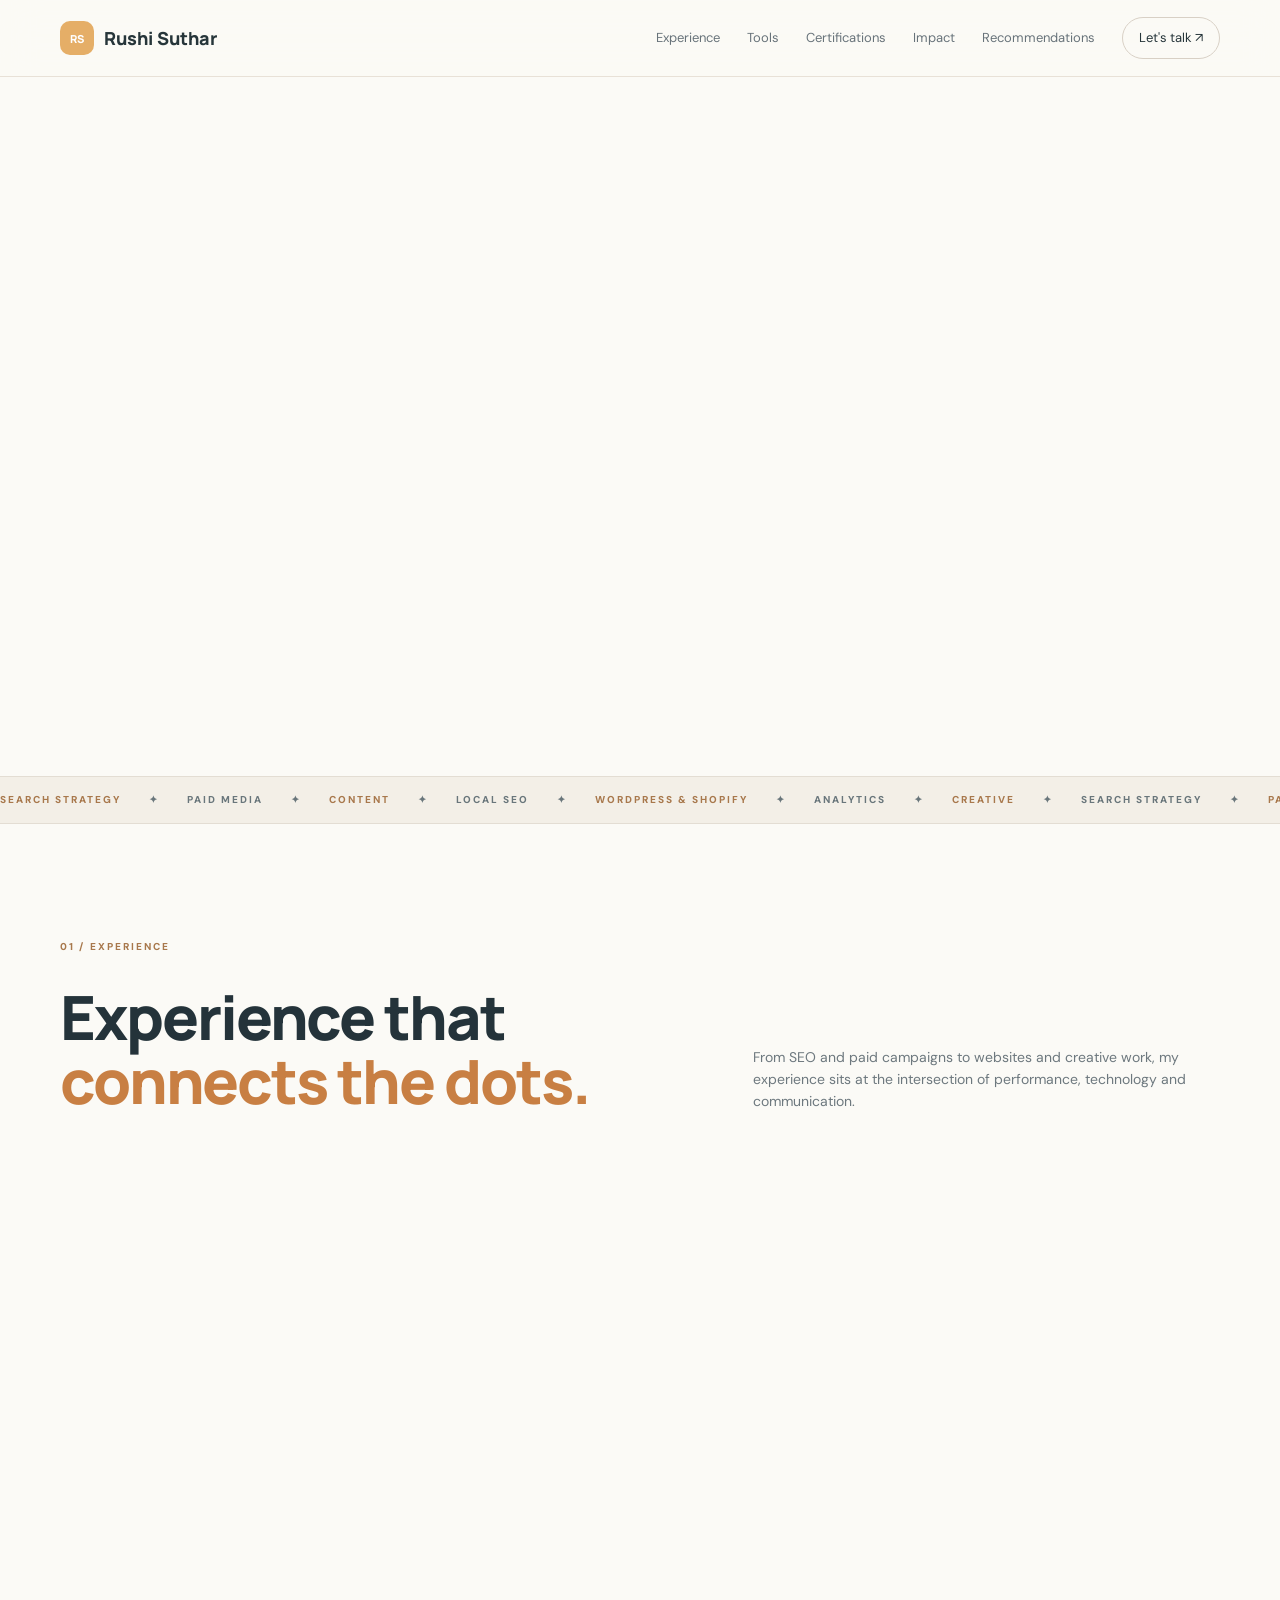
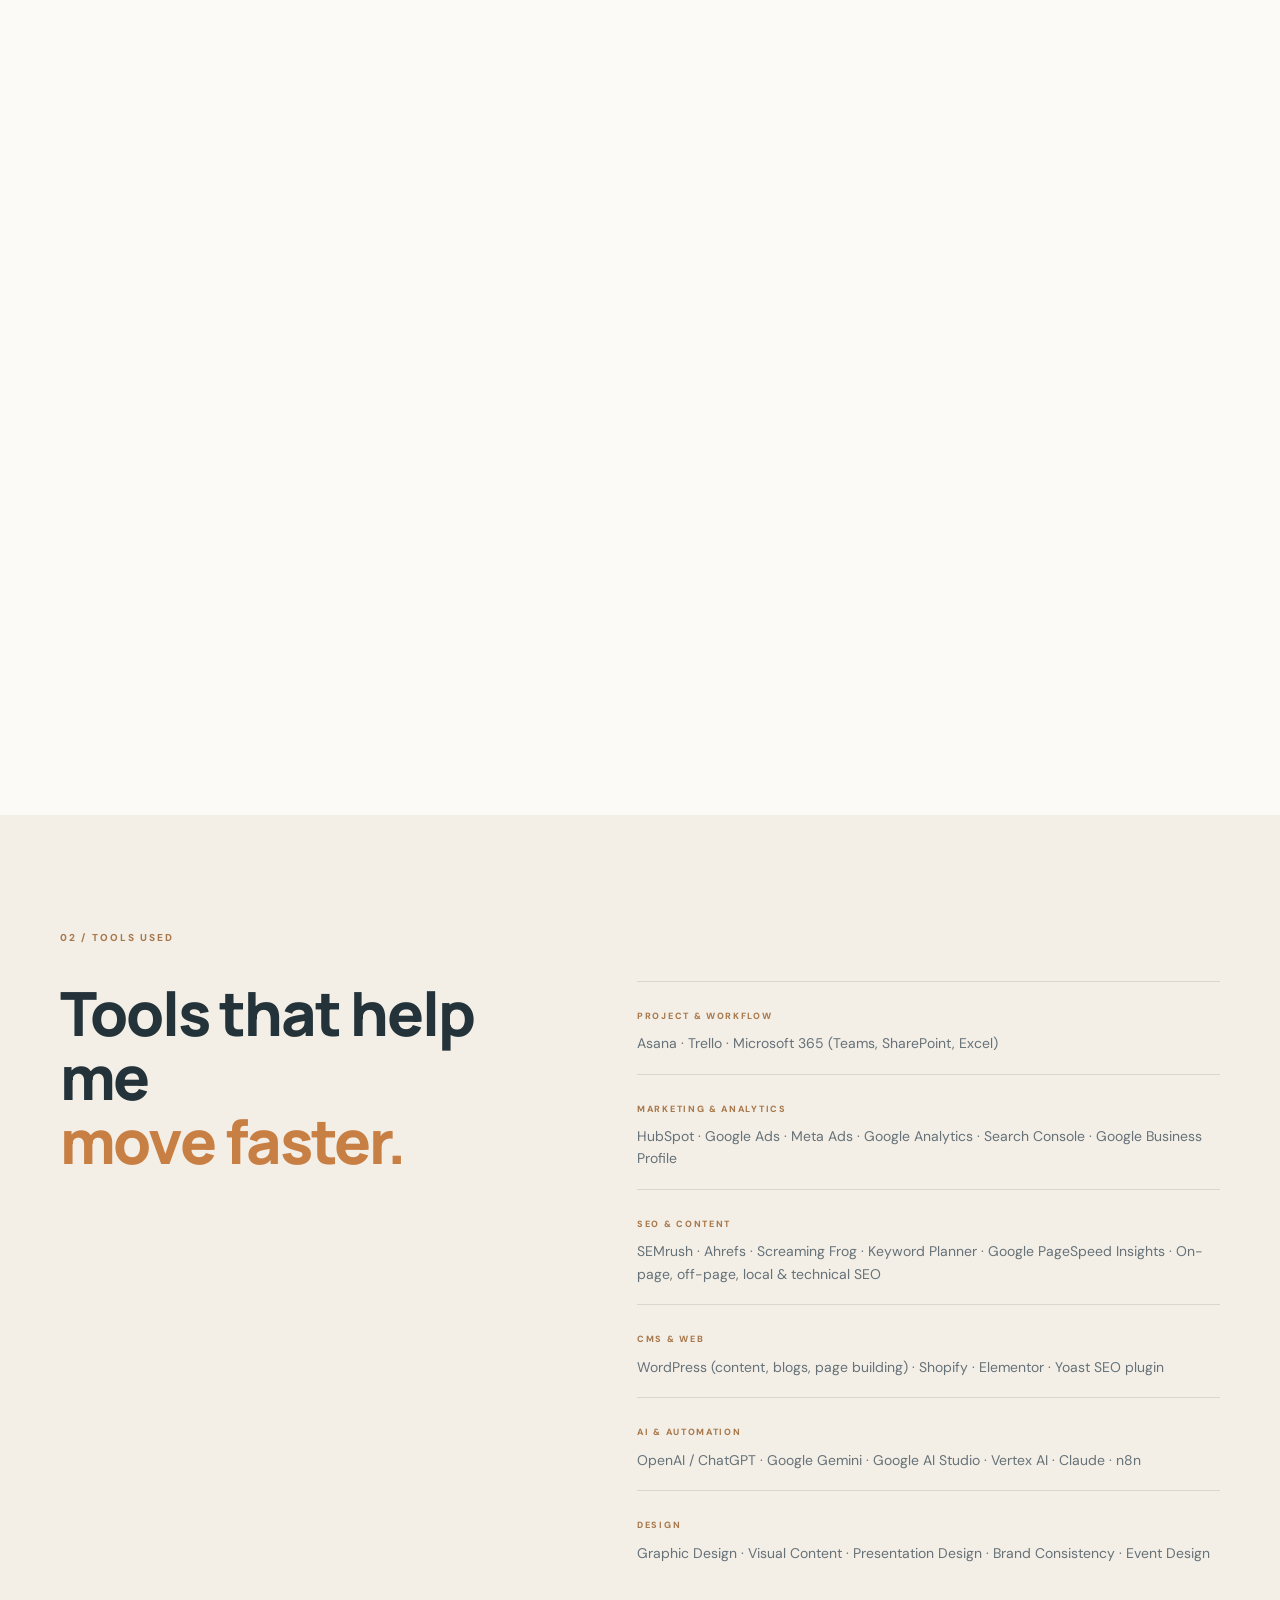
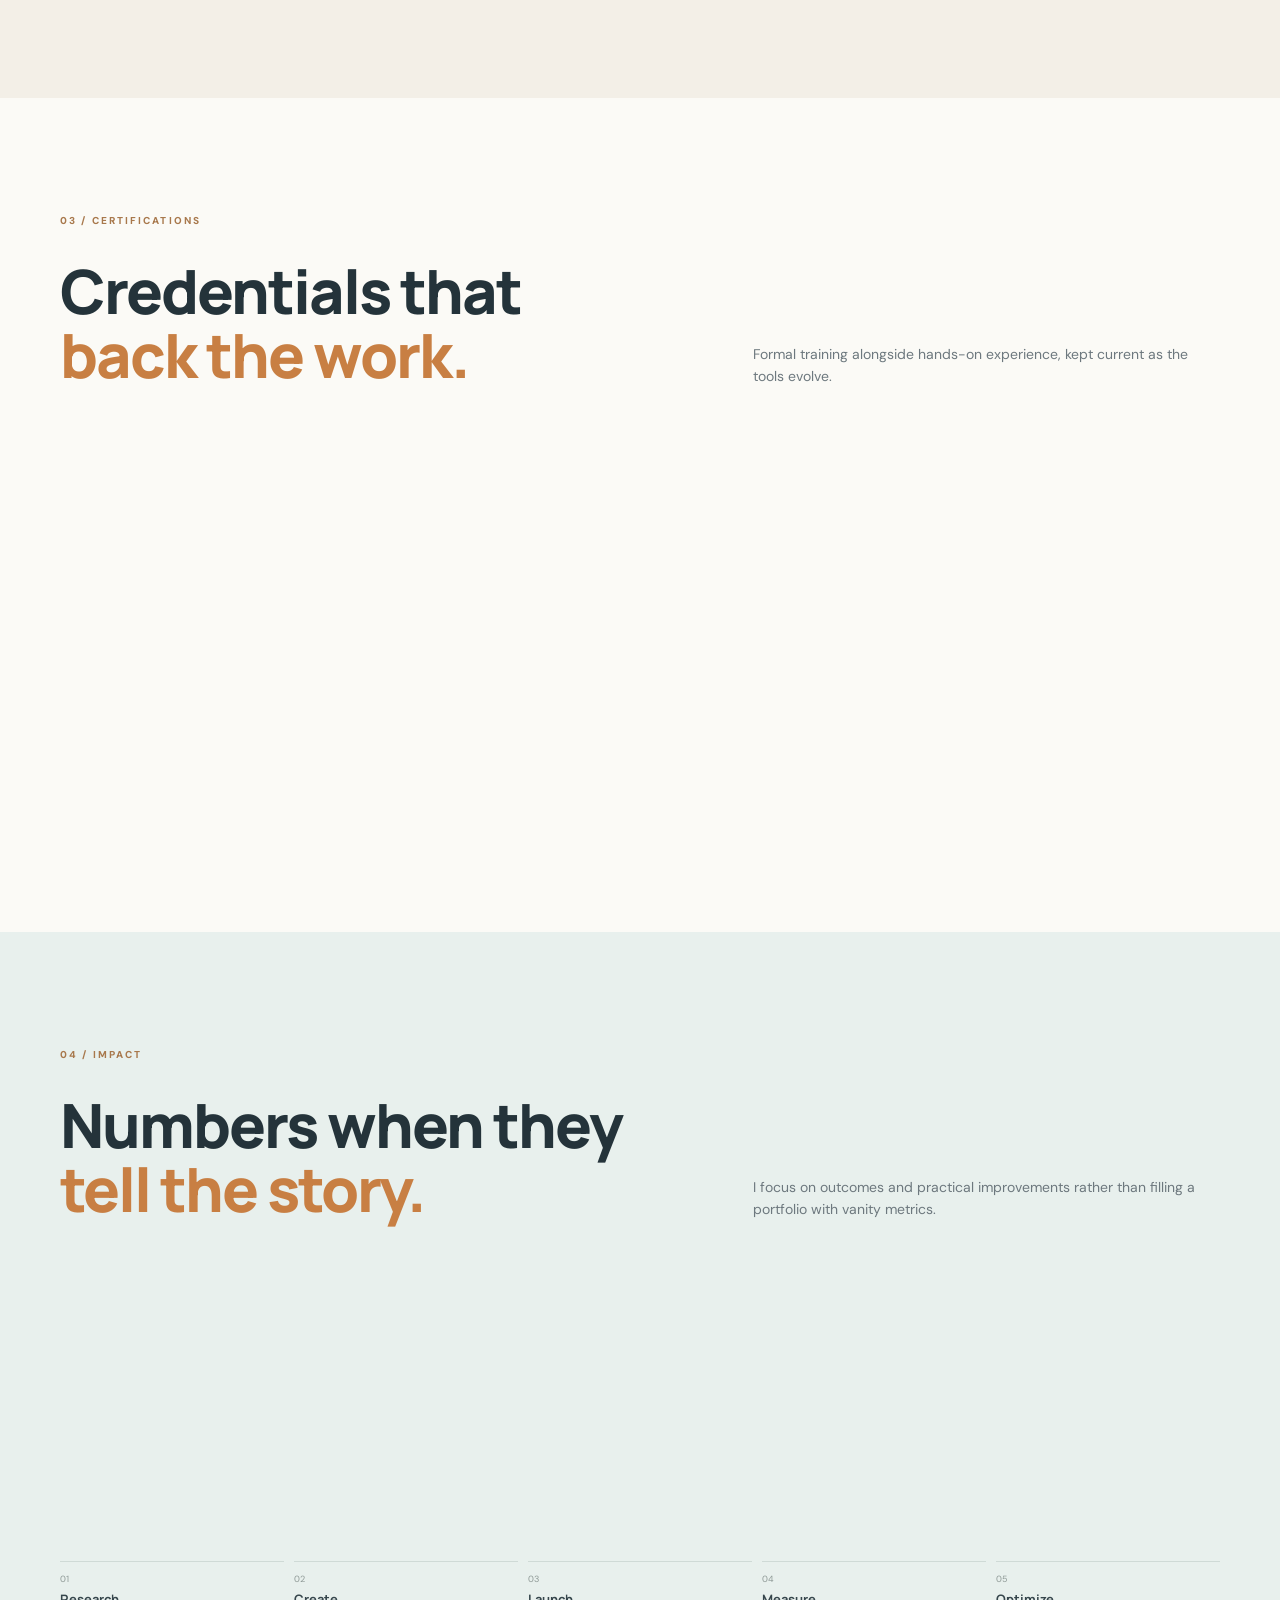
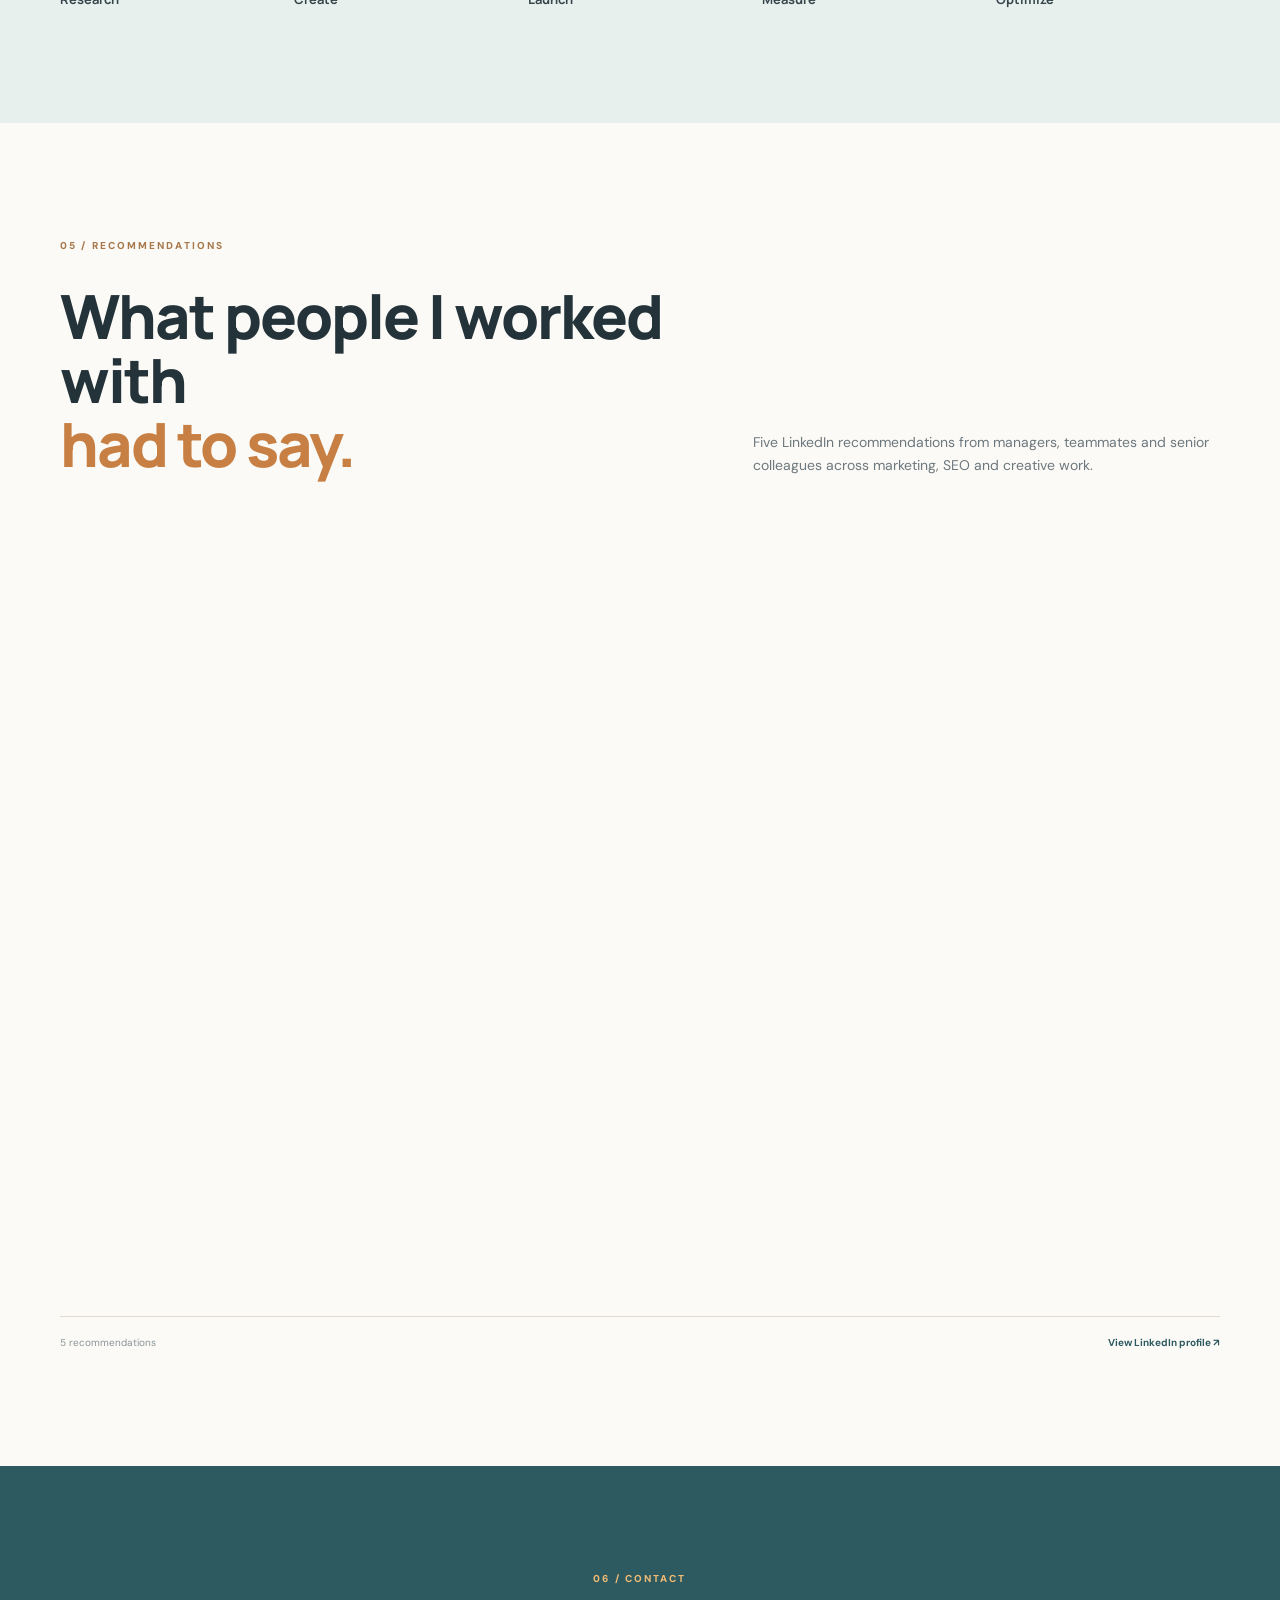
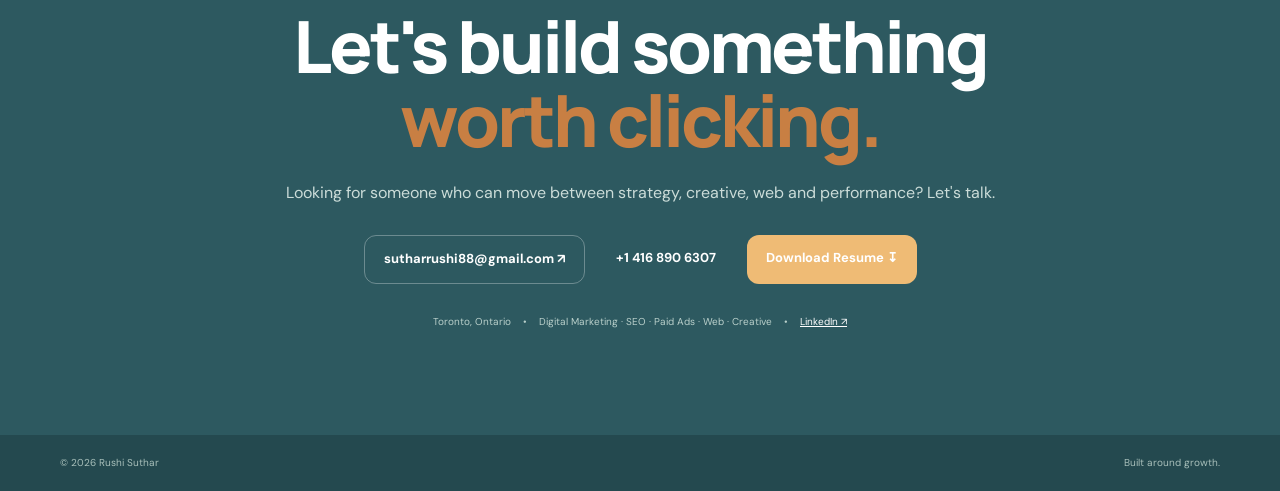
==== index.html @ b84c51ea "content updates" ====
<!DOCTYPE html>
<html lang="en">
<head>
<meta charset="UTF-8">
<meta name="viewport" content="width=device-width, initial-scale=1.0">
<meta name="description" content="Rushi Suthar — Digital Marketing, SEO, Paid Media, Web and Creative portfolio.">
<title>Rushi Suthar — Digital Marketing & Web</title>
<link rel="preconnect" href="https://fonts.googleapis.com">
<link rel="preconnect" href="https://fonts.gstatic.com" crossorigin>
<link href="https://fonts.googleapis.com/css2?family=DM+Sans:wght@400;500;600;700&family=Manrope:wght@600;700;800&display=swap" rel="stylesheet">
<link rel="stylesheet" href="style.css">
</head>
<body>
<header class="nav-wrap">
  <nav class="nav container">
    <a class="logo" href="#home"><span>RS</span> Rushi Suthar</a>
    <button class="menu" aria-label="Menu" aria-expanded="false">☰</button>
    <div class="links">
      <a href="#experience">Experience</a>
      <a href="#tools">Tools</a>
      <a href="#certifications">Certifications</a>
      <a href="#impact">Impact</a>
      <a href="#recommendations">Recommendations</a>
      <a href="#contact" class="nav-btn">Let's talk ↗</a>
    </div>
  </nav>
</header>

<main id="home">
<section class="hero container">
  <div class="hero-copy reveal">
    <div class="eyebrow"><span></span> DIGITAL MARKETING · SEO · WEB · CREATIVE</div>
    <h1>Build it well.<br><em>Make it grow.</em></h1>
    <p>I'm Rushi — a digital marketing and web professional who moves comfortably between SEO, paid advertising, WordPress/Shopify websites, and the analytics that tell you what actually worked.</p>
    <div class="actions">
      <a href="#experience" class="btn primary">Explore my experience ↓</a>
      <a href="Rushi-Suthar-Resume.pdf" download class="btn light">Download resume ↧</a>
    </div>
    <div class="proof">
      <div><b>78%</b><small>organic traffic growth</small></div>
      <div><b>2+ yrs</b><small>digital marketing experience</small></div>
      <div><b>Full Stack</b><small>web development background</small></div>
    </div>
    <div class="design-tags verticals-tags"><span>Restaurant</span><span>Home Services</span><span>B2B</span><span>B2C</span></div>
  </div>

  <div class="hero-visual reveal">
    <div class="blob peach"></div><div class="blob mint"></div>
    <div class="orbit o1"></div><div class="orbit o2"></div>
    <div class="dashboard-card">
      <div class="dash-top"><span>MY APPROACH</span><i>RESULTS</i></div>
      <div class="dash-title">Research → Create → Launch → <strong>Optimize</strong></div>
      <div class="mini-flow">
        <div><b>01</b><span>Understand</span></div>
        <div><b>02</b><span>Build</span></div>
        <div><b>03</b><span>Measure</span></div>
        <div><b>04</b><span>Improve</span></div>
      </div>
      <div class="dash-metrics">
        <span><b>SEO</b><strong>Organic</strong></span>
        <span><b>PPC</b><strong>Paid</strong></span>
        <span><b>WEB</b><strong>Digital</strong></span>
      </div>
      <div class="dash-tags"><span>SEO</span><span>PAID MEDIA</span><span>WEB</span></div>
    </div>
    <div class="float f2">✦ Creative thinking</div>
    <div class="float f3">↗ Measure & optimize</div>
  </div>
</section>

<div class="ticker"><div class="ticker-track">
  <span>SEARCH STRATEGY</span>✦<span>PAID MEDIA</span>✦<span>CONTENT</span>✦<span>LOCAL SEO</span>✦<span>WORDPRESS & SHOPIFY</span>✦<span>ANALYTICS</span>✦<span>CREATIVE</span>✦
  <span>SEARCH STRATEGY</span>✦<span>PAID MEDIA</span>✦<span>CONTENT</span>✦<span>LOCAL SEO</span>
</div></div>

<section id="experience" class="section container">
  <div class="label">01 / EXPERIENCE</div>
  <div class="section-intro">
    <h2>Experience that<br><em>connects the dots.</em></h2>
    <p>From SEO and paid campaigns to websites and creative work, my experience sits at the intersection of performance, technology and communication.</p>
  </div>

  <div class="experience-list">
    <article class="experience-card reveal">
      <div class="exp-date"><b>May 2026</b><i></i><b>Aug 2026</b></div>
      <div class="exp-main">
        <span class="category">DIGITAL MARKETING · PAID MEDIA · SEO</span>
        <h3>Digital Marketing Intern (Paid Ads &amp; SEO)</h3>
        <h4>MRKTOPS — Montreal, QC (Remote)</h4>
        <p>Managed and optimized Google Ads and Meta Ads campaigns for active clients across restaurant and home renovation verticals — creative testing, audience targeting and competitor analysis. Ran keyword ranking analysis, local SEO audits and Google Business Profile citation building, then tracked CTR, CPA and ROAS across accounts in Trello and fed the findings straight into client strategy sessions.</p>
        <div class="exp-tags"><i>Google Ads</i><i>Meta Ads</i><i>Local SEO</i><i>CTR · CPA · ROAS</i><i>Trello</i></div>
      </div>
      <div class="exp-note"><b>4 months</b><span>Internship</span></div>
    </article>

    <article class="experience-card reveal">
      <div class="exp-date"><b>Aug 2024</b><i></i><b>Feb 2025</b></div>
      <div class="exp-main">
        <span class="category">MARKETING · SALES · WEB</span>
        <h3>Marketing &amp; Sales Intern</h3>
        <h4>Sultani Marketing — Toronto, Ontario</h4>
        <p>Rebuilt the company website from scratch in WordPress using Elementor to sharpen visual appeal, usability and brand presence, then owned the ongoing content updates, page edits and structural improvements that kept it current. Supported paid ad campaigns alongside organic content for social and blog, helping drive both site traffic and lead engagement.</p>
        <div class="exp-tags"><i>WordPress</i><i>Elementor</i><i>Paid Ads</i><i>Content</i><i>Market Research</i></div>
      </div>
      <div class="exp-note"><b>Internship</b><span>Marketing &amp; Sales</span></div>
    </article>

    <article class="experience-card reveal">
      <div class="exp-date"><b>May 2024</b><i></i><b>Dec 2024</b></div>
      <div class="exp-main">
        <span class="category">CREATIVE · DESIGN · LEADERSHIP</span>
        <h3>Graphic Designer / Editor → Design Lead</h3>
        <h4>Google Developer Group (GDG), Lambton College — Toronto, Ontario</h4>
        <p>Started out designing event banners, infographics and presentation decks for the club, then was promoted to Design Lead — directing a creative team, keeping branding consistent across every GDG platform, and running workshops on tech and networking for members and newcomers.</p>
        <div class="exp-tags"><i>Creative Direction</i><i>Branding</i><i>Graphic Design</i><i>Leadership</i></div>
      </div>
      <div class="exp-note"><b>Design Lead</b><span>Team leadership</span></div>
    </article>

    <article class="experience-card reveal">
      <div class="exp-date"><b>May 2023</b><i></i><b>Nov 2023</b></div>
      <div class="exp-main">
        <span class="category">SEO · SEARCH · ANALYTICS</span>
        <h3>SEO Trainee</h3>
        <h4>21Twelve Interactive LLP — Ahmedabad, India</h4>
        <p>Created and optimized content for social, blog and web using data-driven SEO strategies, growing organic traffic 78% within 2–3 months. Updated client WordPress sites and managed on-page elements with the Yoast plugin, ran on-page/off-page SEO — meta optimization, keyword research, competitor analysis, link building — and tracked performance in HubSpot and SEMrush while coordinating projects in Asana.</p>
        <div class="exp-tags"><i>SEO</i><i>WordPress</i><i>Yoast</i><i>HubSpot</i><i>SEMrush</i></div>
      </div>
      <div class="exp-note"><b>78% growth</b><span>Organic SEO</span></div>
    </article>
  </div>
</section>

<section id="tools" class="section toolkit">
<div class="container">
  <div class="label">02 / TOOLS USED</div>
  <div class="toolkit-grid">
    <div class="toolkit-intro">
      <h2>Tools that help me<br><em>move faster.</em></h2>
      <div class="dashboard-card mini reveal">
        <div class="dash-top"><span>MY APPROACH</span><i>RESULTS</i></div>
        <div class="dash-title">Research → Create → Launch → <strong>Optimize</strong></div>
        <div class="mini-flow">
          <div><b>01</b><span>Understand</span></div>
          <div><b>02</b><span>Build</span></div>
          <div><b>03</b><span>Measure</span></div>
          <div><b>04</b><span>Improve</span></div>
        </div>
        <div class="dash-metrics">
          <span><b>SEO</b><strong>Organic</strong></span>
          <span><b>PPC</b><strong>Paid</strong></span>
          <span><b>WEB</b><strong>Digital</strong></span>
        </div>
        <div class="dash-tags"><span>SEO</span><span>PAID MEDIA</span><span>WEB</span></div>
      </div>
    </div>
    <div class="tool-list">
      <div><small>PROJECT & WORKFLOW</small><p>Asana · Trello · Microsoft 365 (Teams, SharePoint, Excel)</p></div>
      <div><small>MARKETING & ANALYTICS</small><p>HubSpot · Google Ads · Meta Ads · Google Analytics · Search Console · Google Business Profile</p></div>
      <div><small>SEO & CONTENT</small><p>SEMrush · Ahrefs · Screaming Frog · Keyword Planner · Google PageSpeed Insights · On-page, off-page, local & technical SEO</p></div>
      <div><small>CMS & WEB</small><p>WordPress (content, blogs, page building) · Shopify · Elementor · Yoast SEO plugin</p></div>
      <div><small>AI & AUTOMATION</small><p>OpenAI / ChatGPT · Google Gemini · Google AI Studio · Vertex AI · Claude · n8n</p></div>
      <div><small>DESIGN</small><p>Graphic Design · Visual Content · Presentation Design · Brand Consistency · Event Design</p></div>
    </div>
  </div>
</div>
</section>

<section id="certifications" class="section container">
  <div class="label">03 / CERTIFICATIONS</div>
  <div class="section-intro">
    <h2>Credentials that<br><em>back the work.</em></h2>
    <p>Formal training alongside hands-on experience, kept current as the tools evolve.</p>
  </div>

  <div class="cert-grid">
    <article class="cert-card reveal">
      <img class="cert-img" src="certificates/klaviyo-certificate.jpg" alt="Klaviyo Practitioner certificate">
      <div class="cert-info">
        <span class="cert-issuer">KLAVIYO ACADEMY</span>
        <h3>Klaviyo Practitioner</h3>
        <p>Certified in email &amp; SMS marketing on Klaviyo — flows, segmentation, campaign strategy and performance reporting.</p>
        <div class="cert-meta"><i>Issued Sep 2026</i><i>Valid through Sep 2028</i><i>Credential ID 194888643</i></div>
      </div>
    </article>
    <article class="cert-card reveal">
      <img class="cert-img" src="certificates/gmb-certificate.jpg" alt="Google My Business certificate">
      <div class="cert-info">
        <span class="cert-issuer">GOOGLE (SKILLSHOP)</span>
        <h3>Google My Business</h3>
        <p>Certified in using Google My Business to create listings that stand out when customers search online.</p>
        <div class="cert-meta"><i>Completed 13 Nov 2023</i><i>Completion ID 227841434</i></div>
      </div>
    </article>
  </div>
</section>

<section id="impact" class="section impact-section">
<div class="container">
  <div class="label">04 / IMPACT</div>
  <div class="section-intro">
    <h2>Numbers when they<br><em>tell the story.</em></h2>
    <p>I focus on outcomes and practical improvements rather than filling a portfolio with vanity metrics.</p>
  </div>

  <div class="impact-grid">
    <article class="impact-card reveal"><strong>78%</strong><span>Organic traffic growth</span><p>Achieved through keyword research, content optimization and on-page/off-page SEO at 21Twelve Interactive, within 2–3 months.</p></article>
    <article class="impact-card reveal"><strong>2+</strong><span>Years hands-on experience</span><p>Across SEO, paid media, WordPress/Shopify web management, and full campaign execution.</p></article>
    <article class="impact-card reveal"><strong>7+</strong><span>Client verticals served</span><p>Restaurants & cafés, real estate, home improvement, e-commerce brands, cleaning companies, hotels & tourism and other B2B/B2C accounts — each with a different audience and buying cycle.</p></article>
    <article class="impact-card reveal"><strong>6+</strong><span>Platforms mastered</span><p>Google Ads, Meta Ads, HubSpot, SEMrush, Ahrefs and WordPress, used together to plan, launch and measure.</p></article>
  </div>

  <div class="impact-process">
    <span>01 <b>Research</b></span><span>02 <b>Create</b></span><span>03 <b>Launch</b></span><span>04 <b>Measure</b></span><span>05 <b>Optimize</b></span>
  </div>
</div>
</section>

<section id="recommendations" class="section container">
  <div class="label">05 / RECOMMENDATIONS</div>
  <div class="section-intro">
    <h2>What people I worked with<br><em>had to say.</em></h2>
    <p>Five LinkedIn recommendations from managers, teammates and senior colleagues across marketing, SEO and creative work.</p>
  </div>

  <div class="recommendation-grid">
    <article class="recommendation featured reveal">
      <div class="rec-top"><span>LINKEDIN · MANAGER</span><b>01</b></div>
      <blockquote>“He took ownership of campaigns, asked the right questions, and genuinely cared about results, not just execution.”</blockquote>
      <div class="rec-person"><strong>Isabella Santaguida</strong><span>Founder & CEO · MRKTOPS</span></div>
    </article>

    <article class="recommendation reveal">
      <div class="rec-top"><span>LINKEDIN · MANAGER</span><b>02</b></div>
      <blockquote>“His keen eye for detail and ability to translate ideas into functional, engaging web content...”</blockquote>
      <div class="rec-person"><strong>Leena Sultani</strong><span>Marketing & Sales Strategist · Sultani Marketing</span></div>
    </article>

    <article class="recommendation reveal">
      <div class="rec-top"><span>LINKEDIN · SENIOR COLLEAGUE</span><b>03</b></div>
      <blockquote>“He excelled in keyword research, on-page optimization, and using tools like Google Analytics.”</blockquote>
      <div class="rec-person"><strong>Jagruti Rajput</strong><span>People Enthusiast · HR Generalist</span></div>
    </article>

    <article class="recommendation reveal">
      <div class="rec-top"><span>LINKEDIN · TEAMMATE</span><b>04</b></div>
      <blockquote>“His dedication, professionalism, and rapid development over the internship period make him a valuable asset.”</blockquote>
      <div class="rec-person"><strong>Vishal Vekariya</strong><span>Former teammate</span></div>
    </article>

    <article class="recommendation reveal">
      <div class="rec-top"><span>LINKEDIN · MANAGER</span><b>05</b></div>
      <blockquote>“His proactive approach, quick learning, and effective collaboration significantly benefited our team.”</blockquote>
      <div class="rec-person"><strong>Hardik Kateliya</strong><span>Digital Marketing Specialist</span></div>
    </article>
  </div>

  <div class="recommendation-foot">
    <span>5 recommendations</span>
    <a href="https://www.linkedin.com/in/rushi-suthar/" target="_blank" rel="noopener">View LinkedIn profile ↗</a>
  </div>
</section>

<section id="contact" class="contact">
<div class="container contact-inner">
  <div class="label">06 / CONTACT</div>
  <h2>Let's build something<br><em>worth clicking.</em></h2>
  <p>Looking for someone who can move between strategy, creative, web and performance? Let's talk.</p>
  <div class="contact-actions">
    <a href="mailto:sutharrushi88@gmail.com">sutharrushi88@gmail.com ↗</a>
    <a href="tel:+14168906307">+1 416 890 6307</a>
    <a href="Rushi-Suthar-Resume.pdf" download class="resume-link">Download Resume ↧</a>
  </div>
  <div class="meta"><span>Toronto, Ontario</span><span>•</span><span>Digital Marketing · SEO · Paid Ads · Web · Creative</span><span>•</span><a href="https://www.linkedin.com/in/rushi-suthar/" target="_blank" rel="noopener">LinkedIn ↗</a></div>
</div>
</section>
</main>

<footer><div class="container"><span>© 2026 Rushi Suthar</span><span>Built around growth.</span></div></footer>
<script src="script.js"></script>
</body>
</html>
---- style.css ----
*{box-sizing:border-box;margin:0;padding:0}html{scroll-behavior:smooth}body{font-family:"DM Sans",sans-serif;background:#fbfaf6;color:#24333a;line-height:1.6}.container{width:min(1160px,calc(100% - 40px));margin:auto}.nav-wrap{position:sticky;top:0;z-index:30;background:rgba(251,250,246,.9);backdrop-filter:blur(18px);border-bottom:1px solid #e8e1d7}.nav{height:76px;display:flex;align-items:center;justify-content:space-between}.logo{font:800 18px Manrope;color:#26353a;text-decoration:none;display:flex;align-items:center;gap:10px}.logo span{display:grid;place-items:center;width:34px;height:34px;background:#e5ae67;color:#fff;border-radius:10px;font-size:11px}.links{display:flex;align-items:center;gap:27px}.links a{font-size:13px;text-decoration:none;color:#68737a}.links a:hover{color:#c67e40}.nav-btn{border:1px solid #d8d0c5;border-radius:30px;padding:10px 16px;color:#26353a!important}.menu{display:none;background:none;border:0;font-size:22px}.hero{min-height:680px;display:grid;grid-template-columns:1fr 1fr;gap:60px;align-items:center;padding:80px 0 90px}.eyebrow,.label{font-size:10px;letter-spacing:2.1px;font-weight:800;color:#a8784c}.eyebrow span{width:7px;height:7px;background:#e7ad66;border-radius:50%;display:inline-block;margin-right:8px}.hero h1{font:800 clamp(45px,5.6vw,73px)/1.02 Manrope;letter-spacing:-3px;margin:18px 0 24px}.hero h1 em,.section-intro em,.toolkit h2 em,.contact h2 em{font-style:normal;color:#c87f43}.hero-copy>p{font-size:17px;max-width:600px;color:#66727a}.hero-copy>p strong{color:#2d5960}.actions{display:flex;gap:10px;margin:32px 0 42px}.btn{display:inline-flex;align-items:center;justify-content:center;padding:13px 18px;border-radius:12px;text-decoration:none;font-size:13px;font-weight:700;transition:transform .3s ease,box-shadow .3s ease}.btn:hover{transform:translateY(-3px)}.primary{background:#2d5960;color:#fff;box-shadow:0 12px 30px rgba(45,89,96,.15)}.primary:hover{box-shadow:0 18px 38px rgba(45,89,96,.28)}.light{background:#fff;border:1px solid #ddd5c9;color:#35434a}.light:hover{box-shadow:0 15px 32px rgba(70,61,49,.12)}.nav-btn{transition:transform .3s ease,background .3s ease}.nav-btn:hover{transform:translateY(-2px);background:#fff}.logo span{transition:transform .3s ease}.logo:hover span{transform:rotate(-8deg) scale(1.08)}.proof{display:flex;gap:35px}.proof div{display:flex;flex-direction:column}.proof b{font:800 21px Manrope;color:#2d5960}.proof small{font-size:10px;color:#8a9399;max-width:100px}.hero-visual{height:480px;position:relative;display:grid;place-items:center}.blob{position:absolute;border-radius:50%;filter:blur(1px)}.peach{width:390px;height:390px;background:#f2dfc3;right:0;top:25px;opacity:.72}.mint{width:155px;height:155px;background:#cfe5df;left:20px;bottom:10px}.orbit{position:absolute;border:1px dashed #d6cbbd;border-radius:50%}.o1{width:440px;height:260px;transform:rotate(20deg)}.o2{width:270px;height:430px;transform:rotate(-24deg)}.photo-card{position:absolute;left:-6%;top:-15%;width:140px;height:176px;border-radius:20px;overflow:hidden;border:5px solid #fff;box-shadow:0 20px 45px rgba(63,55,45,.18);transform:rotate(-7deg);z-index:3;transition:transform .45s cubic-bezier(.2,.8,.2,1),box-shadow .45s ease}
.photo-card img{width:100%;height:100%;object-fit:cover;display:block}
.photo-card:hover{transform:rotate(0deg) scale(1.07);box-shadow:0 28px 60px rgba(63,55,45,.28)}
.dashboard-card{width:min(390px,82%);background:#fff;border:1px solid #e3ddd3;border-radius:25px;padding:25px;position:relative;z-index:2;box-shadow:0 30px 80px rgba(63,55,45,.13);transform:rotate(1.5deg);transition:transform .45s cubic-bezier(.2,.8,.2,1),box-shadow .45s ease}
.dashboard-card:hover{transform:rotate(0deg) translateY(-8px);box-shadow:0 40px 95px rgba(63,55,45,.2)}
.dashboard-card.mini{width:100%;transform:none;margin-top:32px}
.dashboard-card.mini:hover{transform:translateY(-8px)}
.toolkit-intro{display:flex;flex-direction:column}.dash-top{display:flex;justify-content:space-between;align-items:center;font-size:9px;letter-spacing:1.4px;color:#8a9298}.dash-top i{font-style:normal;background:#e8f2ee;color:#2d6962;padding:5px 8px;border-radius:20px}.dash-title{margin:24px 0 7px;font-size:12px;color:#7b858b}.dash-title strong{float:right;color:#2d5960;font-size:13px}.chart{height:145px;position:relative;margin:5px 0 15px}.chart svg{width:100%;height:100%;overflow:visible}.line{fill:none;stroke:#2d5960;stroke-width:4;stroke-linecap:round}.area{fill:url(#area)}.tooltip{position:absolute;right:4px;top:7px;background:#2d5960;color:#fff;padding:5px 8px;border-radius:6px;font-size:9px}.dash-metrics{display:grid;grid-template-columns:repeat(3,1fr);gap:8px;border-top:1px solid #eee8de;padding-top:15px}.dash-metrics span{display:flex;flex-direction:column}.dash-metrics b{font-size:8px;color:#9aa1a5;letter-spacing:1px}.dash-metrics strong{font-size:13px;color:#34484d}.dash-tags{display:flex;gap:7px;margin-top:15px}.dash-tags span{font-size:8px;letter-spacing:1px;padding:5px 7px;background:#f4f0e8;border-radius:20px;color:#7a6d60}.float{position:absolute;z-index:4;background:#fff;border:1px solid #e5ddd2;box-shadow:0 15px 35px rgba(63,55,45,.1);border-radius:12px;padding:11px 14px;font-size:10px;font-weight:700;transition:transform .35s ease,box-shadow .35s ease}
.float:hover{transform:translateY(-5px) scale(1.05);box-shadow:0 20px 40px rgba(63,55,45,.18)}
.ticker-track{will-change:transform}
.ticker:hover .ticker-track{animation-play-state:paused}.f1{left:2%;top:17%}.f2{right:2%;top:34%}.f3{right:11%;bottom:11%}.ticker{overflow:hidden;border-top:1px solid #e3ddd3;border-bottom:1px solid #e3ddd3;background:#f3efe7}.ticker-track{display:flex;gap:28px;min-width:max-content;padding:15px 0;font-size:10px;letter-spacing:2px;font-weight:800;color:#69767b;animation:marquee 24s linear infinite}@keyframes marquee{to{transform:translateX(-45%)}}.ticker-track span:nth-child(odd){color:#a8784c}.section{padding:115px 0}.section-intro{display:grid;grid-template-columns:1fr .75fr;gap:70px;margin:30px 0 55px}.section-intro h2,.toolkit h2{font:800 clamp(43px,5vw,61px)/1.05 Manrope;letter-spacing:-2px}.section-intro p{align-self:end;color:#6d787e;font-size:14px}.cards{display:grid;grid-template-columns:repeat(3,1fr);gap:16px}.campaign{position:relative;background:#fff;border:1px solid #e4ddd2;border-radius:22px;padding:29px;min-height:445px;box-shadow:0 15px 45px rgba(70,61,49,.05);transition:.3s}.campaign:hover{transform:translateY(-7px);box-shadow:0 25px 55px rgba(70,61,49,.11)}.number{position:absolute;right:23px;top:22px;color:#b3aaa0;font-size:10px}.campaign-icon{width:48px;height:48px;border-radius:14px;display:grid;place-items:center;font-size:24px;margin-bottom:35px}.search{background:#e8f2ef;color:#2d6962}.ads{background:#f7ead6;color:#b67438}.content{background:#f0e7ef;color:#916b8b}.category{font-size:9px;letter-spacing:1.5px;color:#a08061;font-weight:800}.campaign h3{font:700 25px Manrope;margin:8px 0}.campaign>p{font-size:13px;color:#6d777d}.result{margin:28px 0 20px;padding:15px 0;border-top:1px solid #ece6dc;border-bottom:1px solid #ece6dc;display:flex;flex-direction:column}.result b{font:800 18px Manrope;color:#2d5960}.result span{font-size:10px;color:#90989d}.chips{display:flex;gap:6px;flex-wrap:wrap}.chips i{font-style:normal;font-size:9px;padding:6px 9px;border-radius:20px;background:#f6f2eb;color:#71695f}.dashboard-section{background:#e8f0ed}.dashboard-section .section-intro{margin-bottom:45px}.pulse{background:#fff;border:1px solid #d4e0dc;border-radius:25px;box-shadow:0 25px 70px rgba(49,82,77,.08);overflow:hidden}.pulse-head{display:flex;justify-content:space-between;padding:17px 23px;border-bottom:1px solid #e8eeeb;font-size:9px;letter-spacing:1.5px;color:#82908d}.pulse-head b{color:#2d6962}.pulse-grid{display:grid;grid-template-columns:.8fr 1.3fr 1fr;min-height:270px}.score{padding:30px;border-right:1px solid #e6ece9}.score small{font-size:9px;letter-spacing:1.4px;color:#899590}.score strong{font:800 82px/1 Manrope;color:#2d5960;display:inline-block;margin-top:20px}.score sup{font-size:25px;color:#c77f43;font-weight:800}.score p{font-size:10px;color:#87918e}.progress{height:6px;background:#e9efec;border-radius:10px;margin-top:25px;overflow:hidden}.progress i{display:block;width:78%;height:100%;background:#2d5960;animation:grow 1.8s ease}@keyframes grow{from{width:0}}.bars-panel{padding:30px;border-right:1px solid #e6ece9}.bars-label,.bar-x{display:flex;justify-content:space-between;font-size:9px;color:#87918e}.bar-chart{height:165px;display:flex;gap:9px;align-items:end;padding-top:25px}.bar-chart i{flex:1;background:linear-gradient(to top,#2d5960,#a4c5be);border-radius:7px 7px 2px 2px;animation:bars 1s both;transform-origin:bottom}.bar-chart i:nth-child(2){animation-delay:.08s}.bar-chart i:nth-child(3){animation-delay:.16s}.bar-chart i:nth-child(4){animation-delay:.24s}.bar-chart i:nth-child(5){animation-delay:.32s}.bar-chart i:nth-child(6){animation-delay:.4s}.bar-chart i:nth-child(7){animation-delay:.48s}@keyframes bars{from{transform:scaleY(0)}}.bar-x{margin-top:9px}.checklist{padding:30px}.checklist div{display:flex;align-items:center;gap:12px;border-bottom:1px solid #edf1ef;padding:14px 0;font-size:11px;color:#687571}.checklist b{display:grid;place-items:center;width:22px;height:22px;background:#e6f1ed;color:#2d6962;border-radius:7px}.creative-grid{display:grid;grid-template-columns:390px 1fr;gap:80px;align-items:center}.poster{height:440px;border-radius:23px;box-shadow:0 25px 65px rgba(60,54,47,.13);padding:30px;display:flex;flex-direction:column;justify-content:space-between;position:relative;overflow:hidden;background:#dbe8e4}.poster:before,.poster:after{content:"";position:absolute;border-radius:50%;border:1px solid rgba(45,89,96,.22)}.poster:before{width:300px;height:300px;right:-100px;top:-90px}.poster:after{width:220px;height:220px;left:-80px;bottom:-70px}.poster span,.poster small{font-size:9px;letter-spacing:2px;font-weight:800}.poster strong{font:800 52px/.88 Manrope;letter-spacing:-3px;color:#2d5960;position:relative;z-index:1}.creative-copy p{color:#68747a;font-size:15px;margin:18px 0}.creative-stat{border-bottom:1px solid #ded7cc;padding-bottom:20px}.creative-stat strong{font:800 48px Manrope;color:#c77f43}.creative-stat span{font-size:12px;color:#7c8589;margin-left:14px}.design-tags{display:flex;flex-wrap:wrap;gap:7px;margin-top:25px}.design-tags span{border:1px solid #ddd5c9;background:#fff;border-radius:20px;padding:7px 10px;font-size:10px;color:#6f777c}.toolkit{background:#f3efe7}.toolkit-grid{display:grid;grid-template-columns:.9fr 1.1fr;gap:100px;margin-top:35px}.tool-list>div{border-top:1px solid #ddd5ca;padding:19px 0;transition:padding-left .3s ease,border-color .3s ease}.tool-list>div:hover{padding-left:10px;border-color:#c77f43}.tool-list small,.profile-strip small{font-size:9px;letter-spacing:1.7px;color:#a8784c;font-weight:800}.tool-list p{font-size:14px;color:#667178;margin-top:6px}.profile-strip{display:grid;grid-template-columns:1fr 1.5fr;gap:70px;align-items:center}.profile-strip h3{font:700 27px Manrope;margin-top:9px}.profile-points{display:grid;grid-template-columns:repeat(5,1fr);gap:10px}.profile-points span{font-size:9px;color:#9a9289;border-top:1px solid #dcd4c9;padding-top:10px}.profile-points b{display:block;font:700 13px Manrope;color:#36464c;margin-top:4px}.contact{background:#2d5960;color:#fff;padding:105px 0}.contact-inner{text-align:center}.contact .label{color:#efbb75}.contact h2{font:800 clamp(45px,6vw,72px)/1.03 Manrope;letter-spacing:-3px;margin:22px 0}.contact-inner>p{color:#cbdcd8}.contact-actions{display:flex;justify-content:center;gap:12px;margin:30px 0}.contact-actions>a{padding:13px 19px;border-radius:12px;text-decoration:none;font-weight:700;font-size:13px;display:inline-block;color:#fff;transition:transform .3s ease,background .3s ease}.contact-actions>a:hover{transform:translateY(-3px)}.contact-actions>a:first-child{color:#fff;border:1px solid rgba(255,255,255,.3)}.resume-link{background:#efbb75;color:#294c50}.meta{display:flex;justify-content:center;gap:12px;flex-wrap:wrap;color:#bad0cb;font-size:10px}.meta a{color:#fff}footer{background:#24494f;color:#a9c0bb;padding:20px 0;font-size:10px}footer .container{display:flex;justify-content:space-between}.verticals-tags{margin-top:28px}.verticals-tags span{background:#fff}
.reveal{opacity:0;transform:translateY(20px);transition:.7s ease}.reveal.visible{opacity:1;transform:none}@media(max-width:850px){.links{display:none;position:absolute;top:76px;left:14px;right:14px;padding:20px;background:#fff;border:1px solid #e4ddd2;border-radius:16px;flex-direction:column;align-items:flex-start}.links.open{display:flex}.menu{display:block}.hero{grid-template-columns:1fr;padding-top:55px}.hero-visual{height:410px}.section-intro,.toolkit-grid,.creative-grid,.profile-strip{grid-template-columns:1fr;gap:35px}.cards{grid-template-columns:1fr 1fr}.pulse-grid{grid-template-columns:1fr}.score,.bars-panel{border-right:0;border-bottom:1px solid #e6ece9}.profile-points{grid-template-columns:repeat(3,1fr)}}@media(max-width:560px){.container{width:calc(100% - 28px)}.hero h1{font-size:45px}.actions{flex-direction:column}.btn{width:100%}.proof{gap:17px}.hero-visual{height:340px}.dashboard-card{width:300px}.photo-card{width:92px;height:118px;left:-2%;top:-20%}.float{font-size:9px;padding:8px 10px}.f1{left:0}.f2{right:0}.f3{right:2%}.cards{grid-template-columns:1fr}.section{padding:80px 0}.section-intro h2,.toolkit h2{font-size:44px}.creative-grid{grid-template-columns:1fr}.poster{height:390px}.poster strong{font-size:45px}.contact-actions{flex-direction:column}.footer{font-size:9px}footer .container{display:block}footer span+span{display:block;margin-top:5px}}
/* Experience */
.experience-list{display:flex;flex-direction:column;gap:12px}
.experience-card{display:grid;grid-template-columns:118px 1fr 150px;gap:30px;align-items:start;background:#fff;border:1px solid #e4ddd2;border-radius:22px;padding:28px 30px;box-shadow:0 15px 45px rgba(70,61,49,.05);transition:.3s}
.experience-card:hover{transform:translateY(-4px);box-shadow:0 22px 50px rgba(70,61,49,.1)}
.exp-date{display:flex;flex-direction:column;gap:4px;padding-top:3px;position:relative}
.exp-date b{font:800 12px Manrope;color:#c77f43;line-height:1.4}
.exp-date i{font-style:normal;width:1px;height:14px;background:#e4ddd2;margin-left:4px}
.experience-card:hover .exp-date b{color:#2d5960;transition:color .3s ease}
.exp-main h3{font:700 25px Manrope;margin:7px 0 0;color:#2f4147}
.exp-main h4{font-size:12px;color:#718087;margin:3px 0 12px}
.exp-main p{font-size:13px;color:#69757b;max-width:760px}
.exp-note{display:flex;flex-direction:column;text-align:right;padding-top:4px}
.exp-note b{font:700 12px Manrope;color:#2d5960}.exp-note span{font-size:9px;color:#92999d;margin-top:3px}
.exp-tags{display:flex;gap:6px;flex-wrap:wrap;margin-top:15px}.exp-tags i{font-style:normal;font-size:9px;padding:6px 9px;border-radius:20px;background:#f6f2eb;color:#71695f}
.mini-flow{display:grid;grid-template-columns:repeat(4,1fr);gap:7px;margin:25px 0 20px}
.mini-flow div{border:1px solid #eee8df;border-radius:12px;padding:12px 8px;text-align:center}.mini-flow b{display:block;font:800 13px Manrope;color:#2d5960}.mini-flow span{font-size:8px;color:#8a9398}
.cert-grid{display:flex;flex-direction:column;gap:12px}.cert-card{display:flex;gap:24px;align-items:center;background:#fff;border:1px solid #e4ddd2;border-radius:22px;padding:20px;box-shadow:0 15px 45px rgba(70,61,49,.05);transition:.3s}.cert-card:hover{transform:translateY(-4px);box-shadow:0 22px 50px rgba(70,61,49,.1)}.cert-img{width:180px;height:128px;flex-shrink:0;object-fit:cover;border-radius:14px;border:1px solid #ece6dc;background:#fbfaf6}.cert-info h3{font:700 22px Manrope;margin:6px 0 6px;color:#2f4147}.cert-info>span{font-size:9px;letter-spacing:1.6px;font-weight:800;color:#a08061}.cert-info>p{font-size:13px;color:#69757b;max-width:640px}.cert-meta{display:flex;gap:9px;flex-wrap:wrap;margin-top:14px}.cert-meta i{font-style:normal;font-size:9px;padding:6px 9px;border-radius:20px;background:#f6f2eb;color:#71695f}
@media(max-width:560px){.cert-card{flex-direction:column;align-items:flex-start}.cert-img{width:100%;height:auto;max-height:220px}}
.impact-section{background:#e8f0ed}
.impact-grid{display:grid;grid-template-columns:repeat(4,1fr);gap:14px}
.impact-card{background:#fff;border:1px solid #d7e1de;border-radius:20px;padding:26px;min-height:210px;transition:transform .35s ease,box-shadow .35s ease}.impact-card:hover{transform:translateY(-6px);box-shadow:0 22px 50px rgba(45,89,96,.13)}.impact-card strong{font:800 48px Manrope;color:#2d5960;display:block;transition:transform .35s ease}.impact-card:hover strong{transform:scale(1.06)}.impact-card span{font:700 13px Manrope;color:#374b50;display:block;margin-top:5px}.impact-card p{font-size:11px;color:#7c878a;margin-top:15px}
.impact-process{display:grid;grid-template-columns:repeat(5,1fr);gap:10px;margin-top:40px}.impact-process span{font-size:9px;color:#8e9996;border-top:1px solid #cfdad6;padding-top:10px}.impact-process b{display:block;font:700 13px Manrope;color:#36464c;margin-top:4px}
.recommendation-grid{display:grid;grid-template-columns:repeat(2,1fr);gap:14px}
.recommendation{background:#fff;border:1px solid #e4ddd2;border-radius:21px;padding:25px;min-height:245px;box-shadow:0 12px 35px rgba(70,61,49,.04);display:flex;flex-direction:column;justify-content:space-between;transition:transform .35s ease,box-shadow .35s ease}.recommendation:hover{transform:translateY(-6px);box-shadow:0 25px 55px rgba(70,61,49,.12)}
.recommendation.featured{background:#2d5960;color:#fff;border-color:#2d5960}.recommendation.featured blockquote{color:#fff}.recommendation.featured .rec-person strong{color:#fff}.recommendation.featured .rec-person span{color:#c9dcd8}.recommendation.featured .rec-top{color:#b9d0cb}
.recommendation:last-child{grid-column:1/-1}
.rec-top{display:flex;justify-content:space-between;font-size:8px;letter-spacing:1.5px;font-weight:800;color:#a08061}.rec-top b{font-size:10px}
.recommendation blockquote{font:600 18px/1.45 Manrope;color:#34464c;margin:25px 0}
.rec-person{display:flex;flex-direction:column}.rec-person strong{font:700 12px Manrope;color:#34464c}.rec-person span{font-size:9px;color:#8b9599;margin-top:2px}
.recommendation-foot{display:flex;justify-content:space-between;align-items:center;margin-top:22px;padding-top:18px;border-top:1px solid #e2dbd1;font-size:10px;color:#8b9498}.recommendation-foot a{color:#2d5960;font-weight:700;text-decoration:none;transition:letter-spacing .3s ease}.recommendation-foot a:hover{letter-spacing:.4px}
@media(max-width:850px){.experience-card{grid-template-columns:90px 1fr}.exp-note{grid-column:2;text-align:left}.exp-date{flex-direction:row;align-items:center}.exp-date i{width:12px;height:1px;margin:0 2px}.impact-grid{grid-template-columns:1fr 1fr}.recommendation-grid{grid-template-columns:1fr}.recommendation:last-child{grid-column:auto}.mini-flow{grid-template-columns:repeat(2,1fr)}.impact-process{grid-template-columns:repeat(3,1fr)}}
@media(max-width:560px){.experience-card{grid-template-columns:1fr;gap:8px}.exp-note{grid-column:auto}.exp-date{flex-direction:row}.impact-grid{grid-template-columns:1fr}.impact-process{grid-template-columns:repeat(2,1fr)}.recommendation blockquote{font-size:16px}.recommendation-foot{display:block}.recommendation-foot a{display:block;margin-top:10px}}
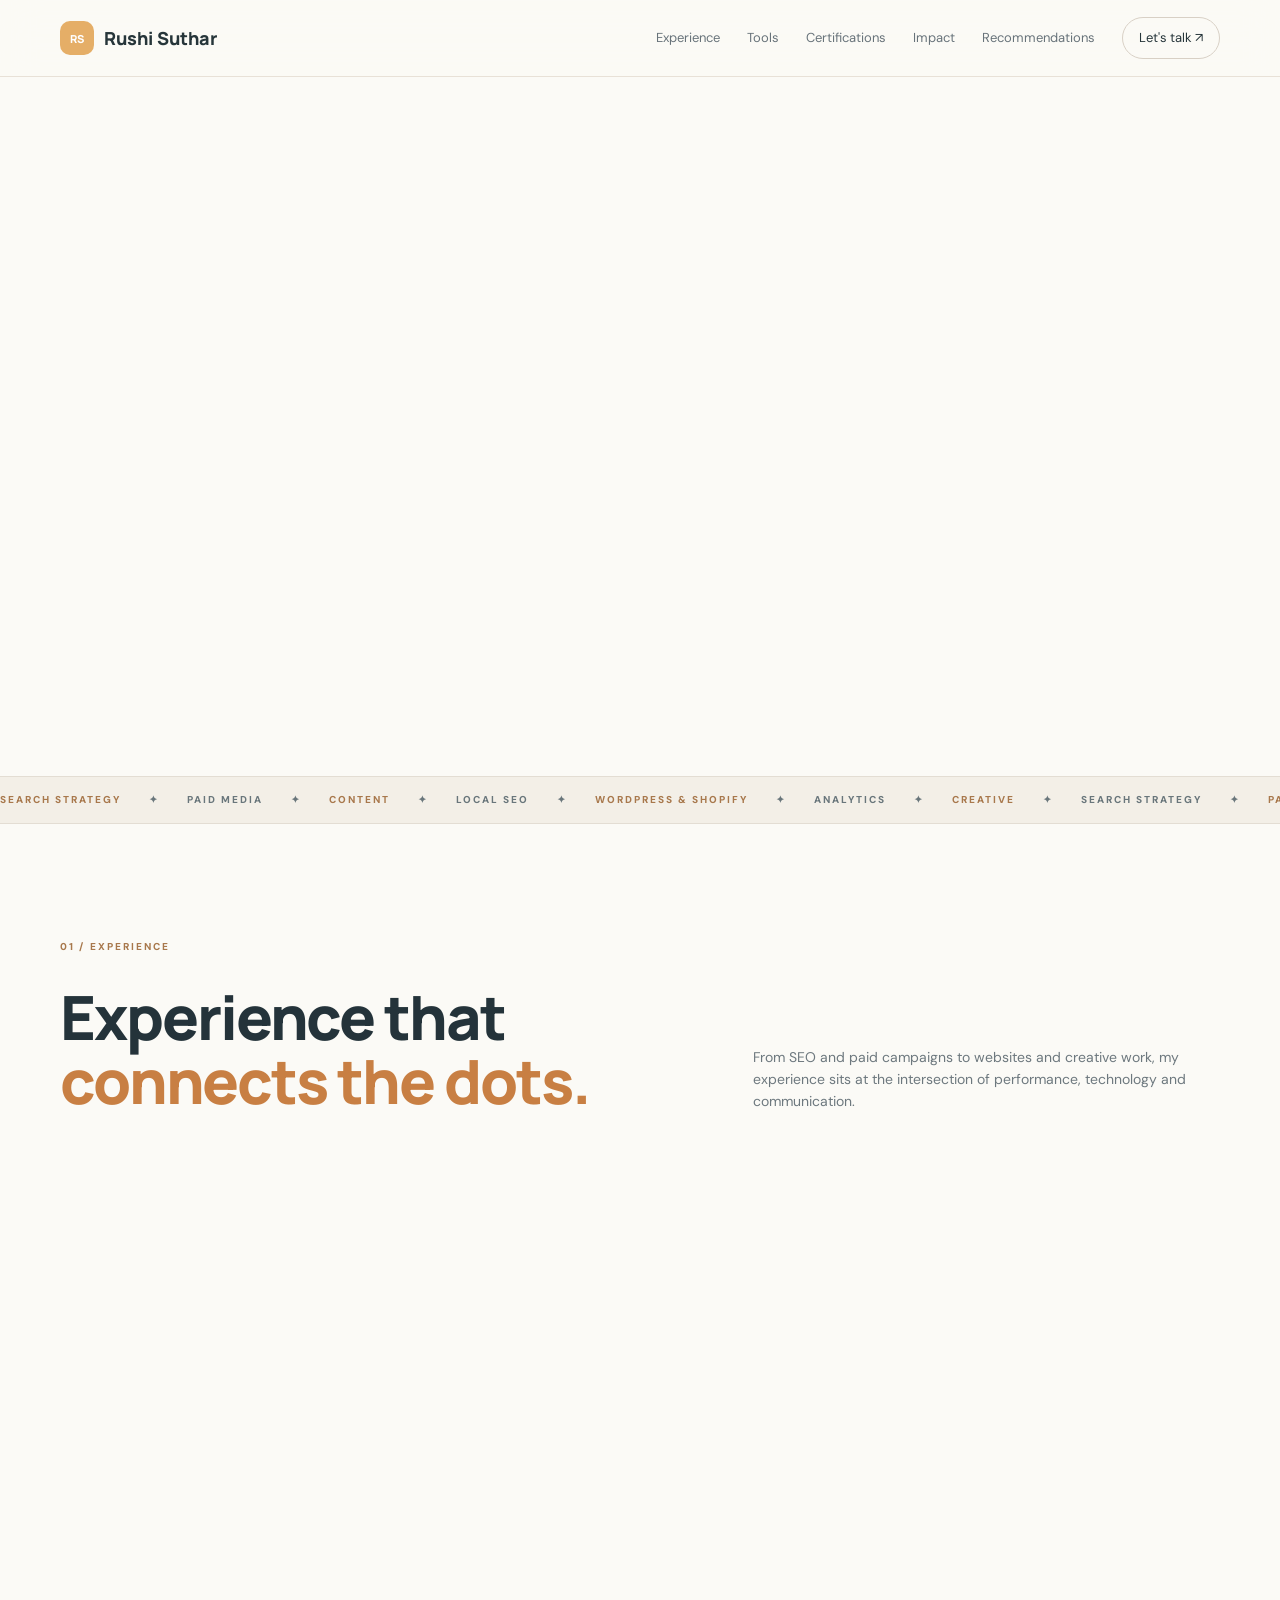
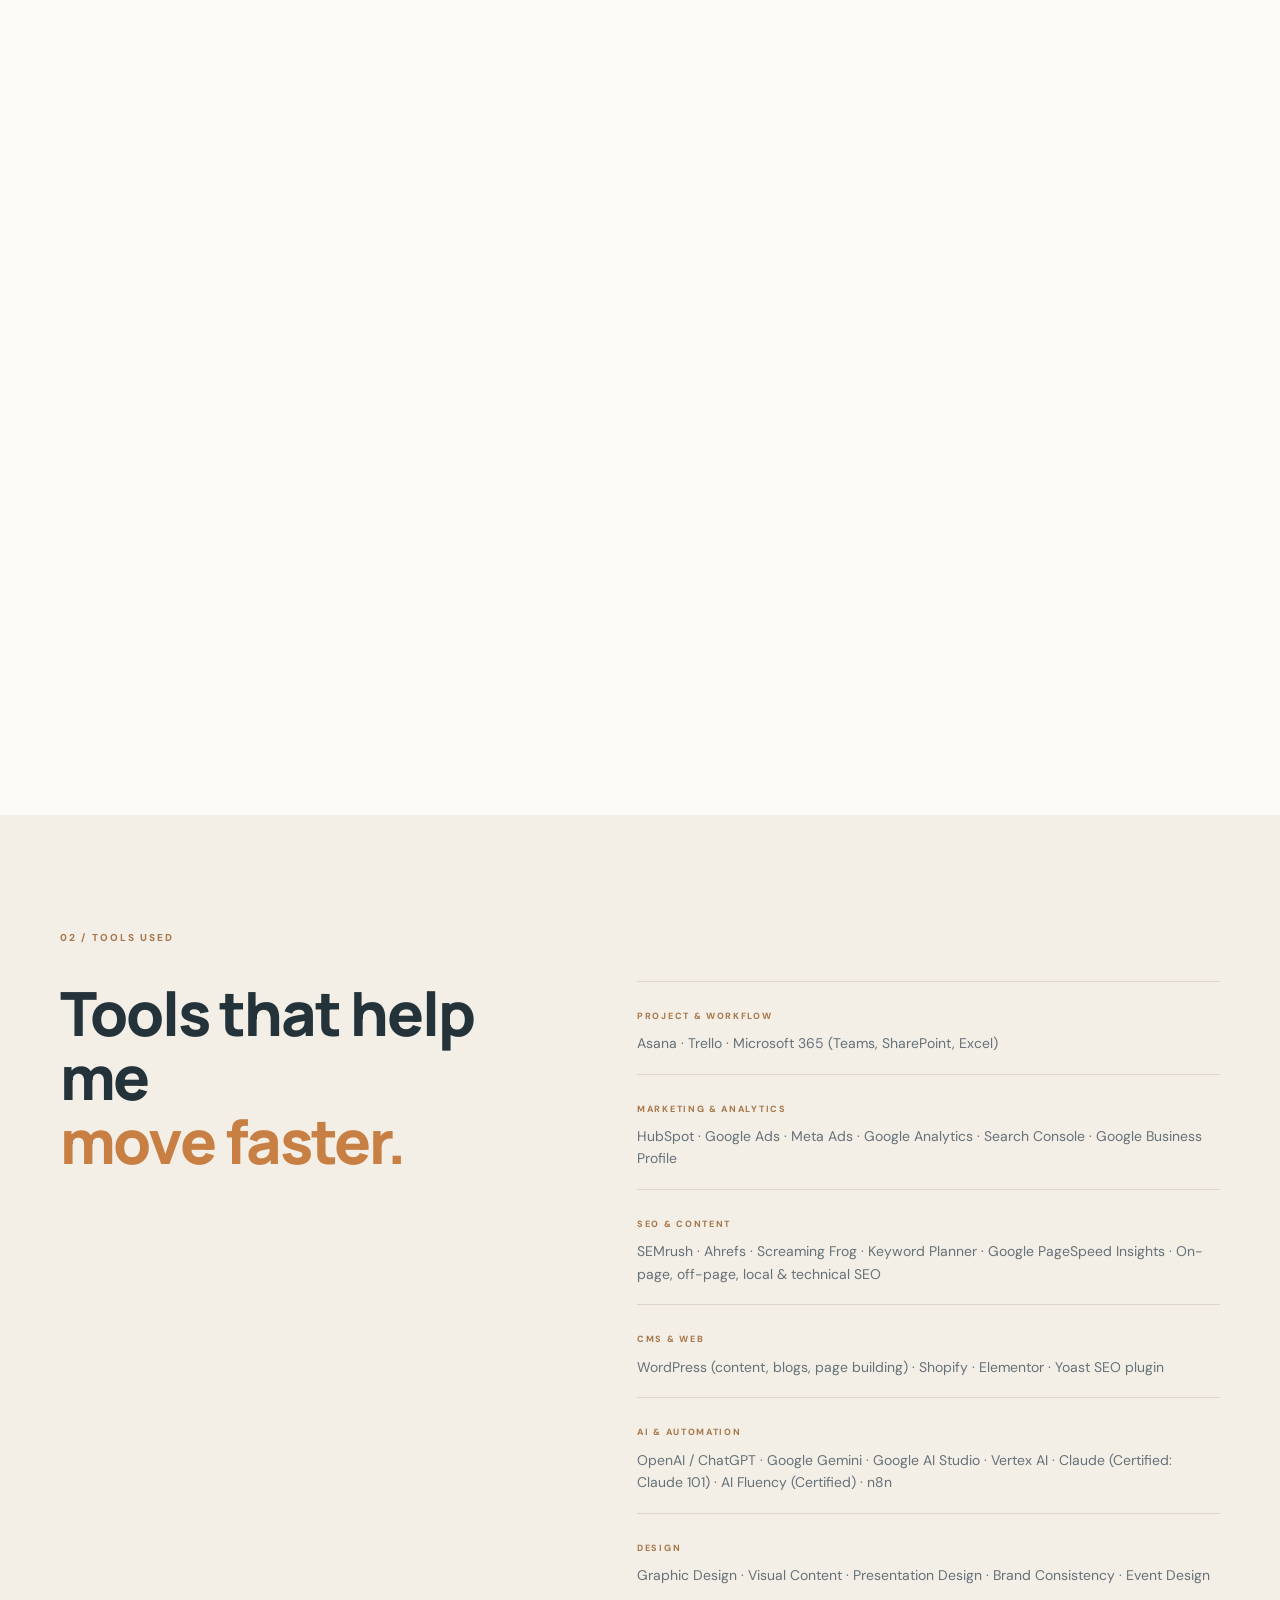
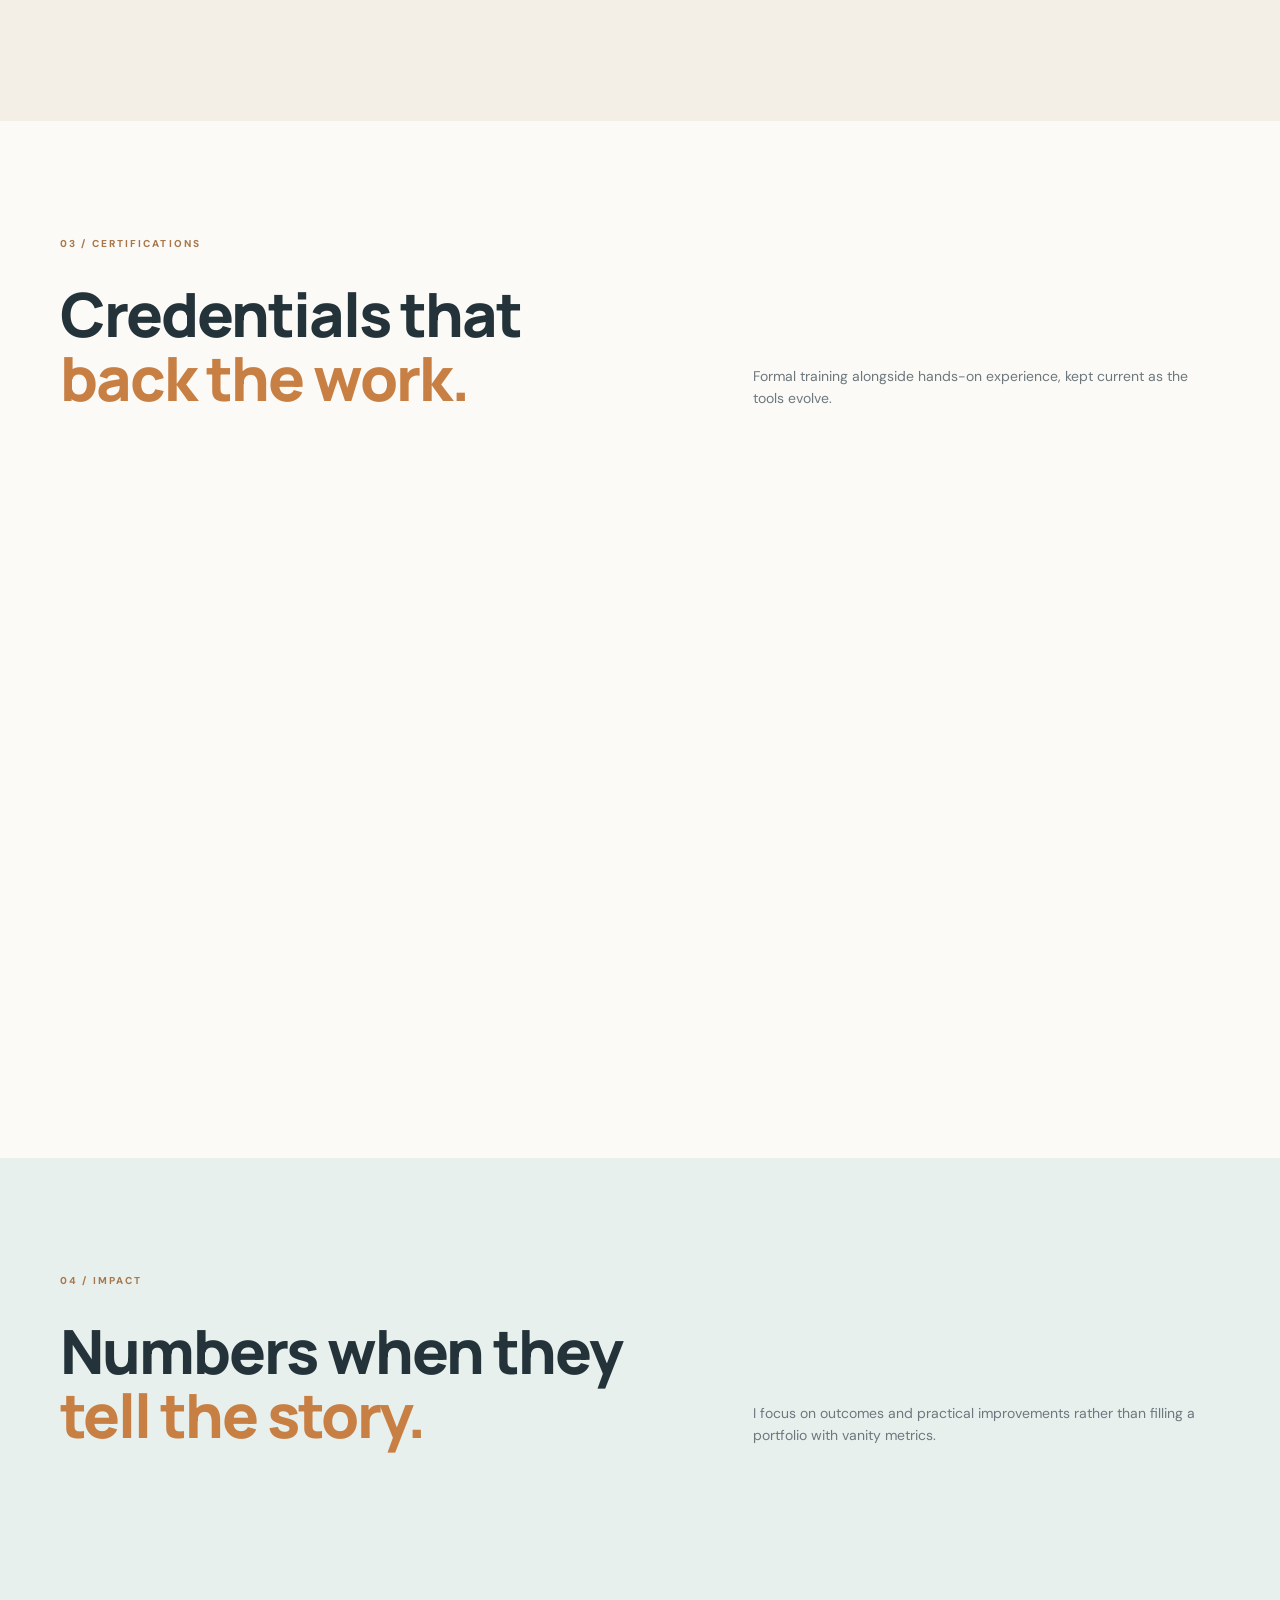
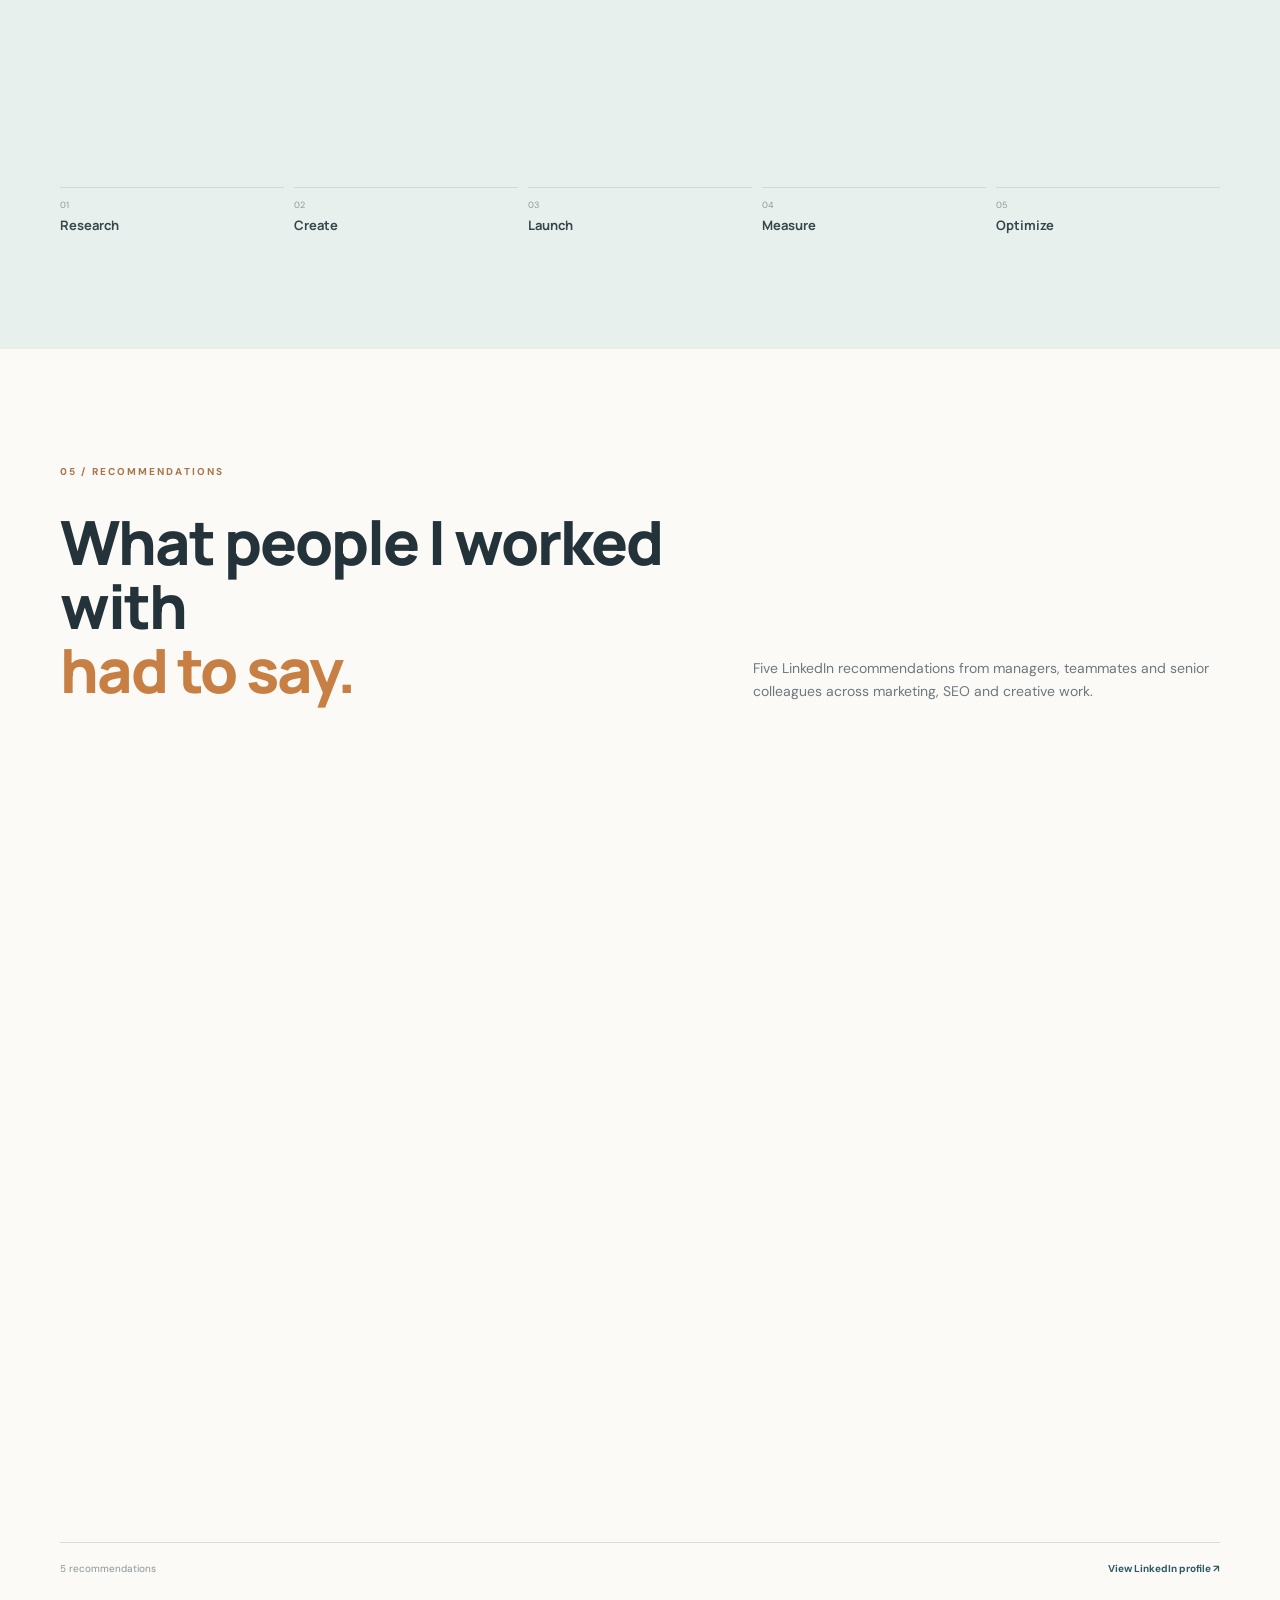
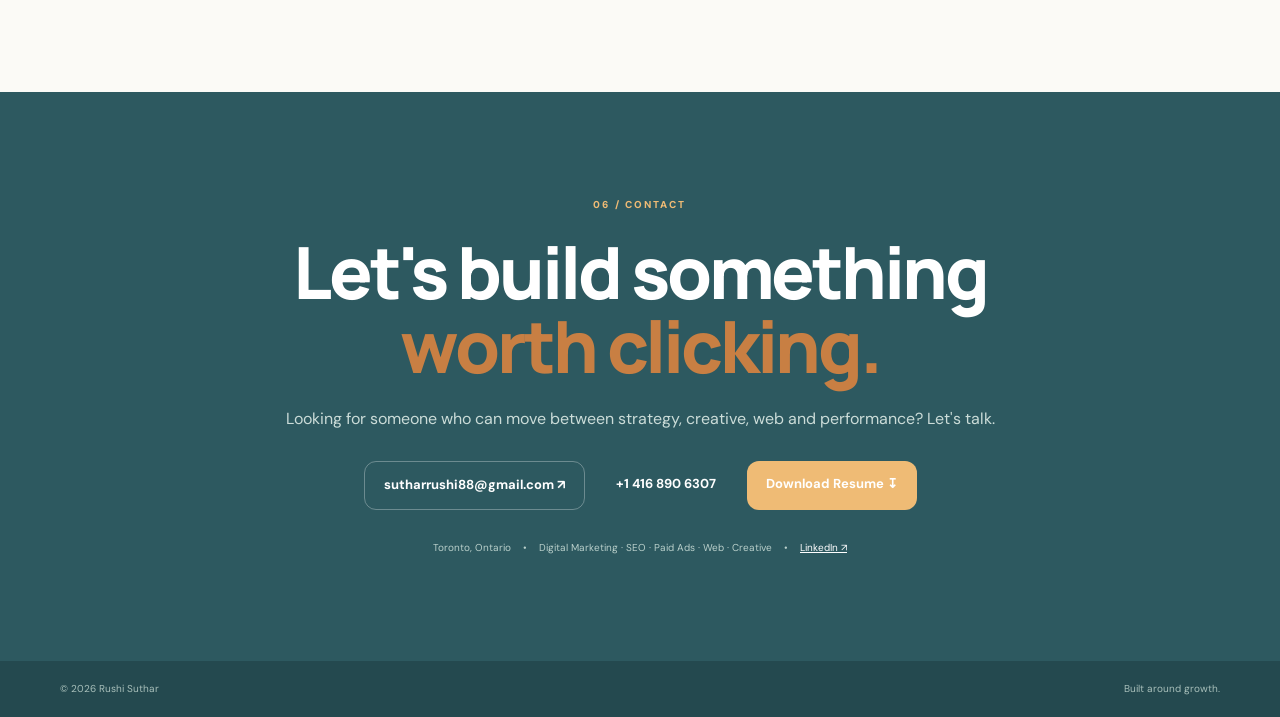
==== commit 083128cb: "updates" ====
--- a/index.html
+++ b/index.html
@@ -159,7 +159,7 @@
       <div><small>MARKETING & ANALYTICS</small><p>HubSpot · Google Ads · Meta Ads · Google Analytics · Search Console · Google Business Profile</p></div>
       <div><small>SEO & CONTENT</small><p>SEMrush · Ahrefs · Screaming Frog · Keyword Planner · Google PageSpeed Insights · On-page, off-page, local & technical SEO</p></div>
       <div><small>CMS & WEB</small><p>WordPress (content, blogs, page building) · Shopify · Elementor · Yoast SEO plugin</p></div>
-      <div><small>AI & AUTOMATION</small><p>OpenAI / ChatGPT · Google Gemini · Google AI Studio · Vertex AI · Claude · n8n</p></div>
+      <div><small>AI & AUTOMATION</small><p>OpenAI / ChatGPT · Google Gemini · Google AI Studio · Vertex AI · Claude (Certified: Claude 101) · AI Fluency (Certified) · n8n</p></div>
       <div><small>DESIGN</small><p>Graphic Design · Visual Content · Presentation Design · Brand Consistency · Event Design</p></div>
     </div>
   </div>
@@ -181,6 +181,15 @@
         <h3>Klaviyo Practitioner</h3>
         <p>Certified in email &amp; SMS marketing on Klaviyo — flows, segmentation, campaign strategy and performance reporting.</p>
         <div class="cert-meta"><i>Issued Sep 2026</i><i>Valid through Sep 2028</i><i>Credential ID 194888643</i></div>
+      </div>
+    </article>
+    <article class="cert-card reveal">
+      <img class="cert-img" src="certificates/google-ads-display-badge.png" alt="Google Ads Display Certified badge" style="object-fit:contain;padding:6px">
+      <div class="cert-info">
+        <span class="cert-issuer">GOOGLE</span>
+        <h3>Google Ads Display Certification</h3>
+        <p>Certified in planning, building and optimizing Google Ads Display campaigns — audience targeting, creative and performance measurement.</p>
+        <div class="cert-meta"><i>Issued 28 Sep 2026</i><i>Valid through 28 Sep 2027</i><i>Certificate ID 195359046</i></div>
       </div>
     </article>
     <article class="cert-card reveal">
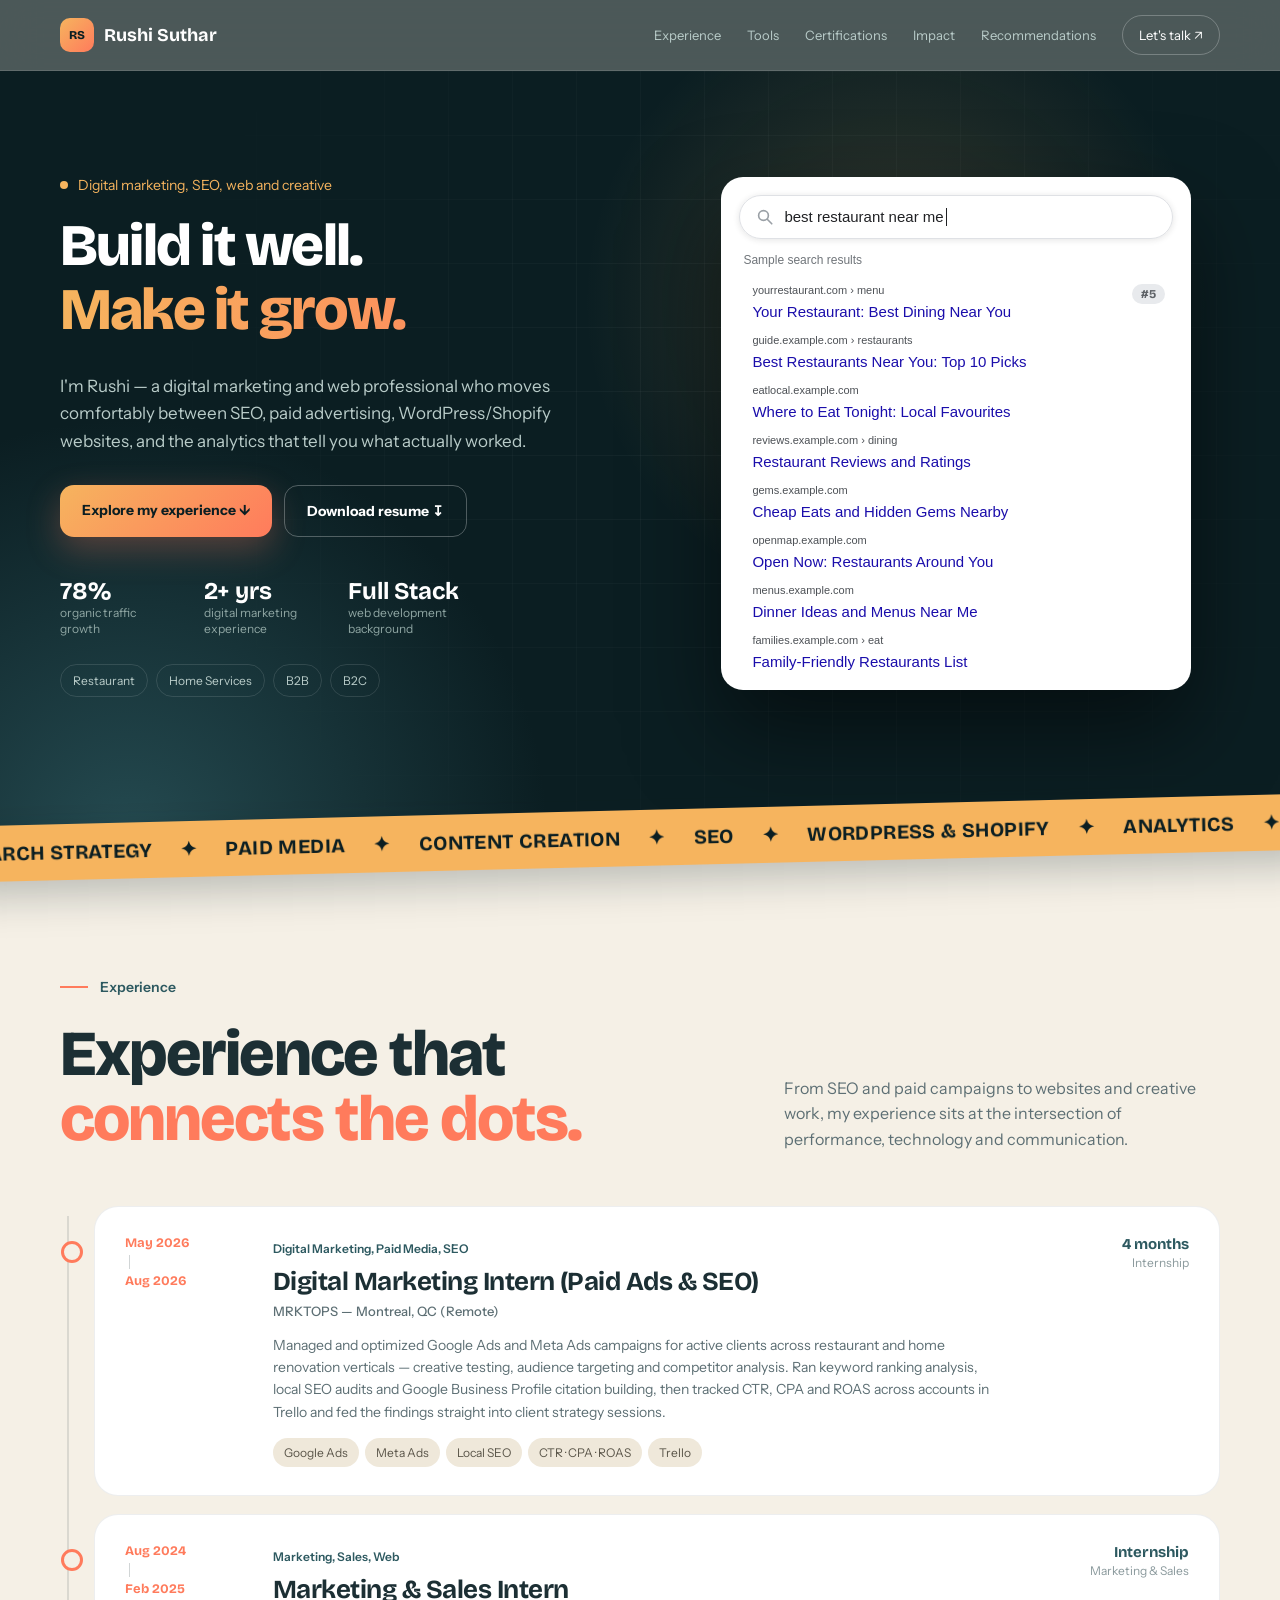
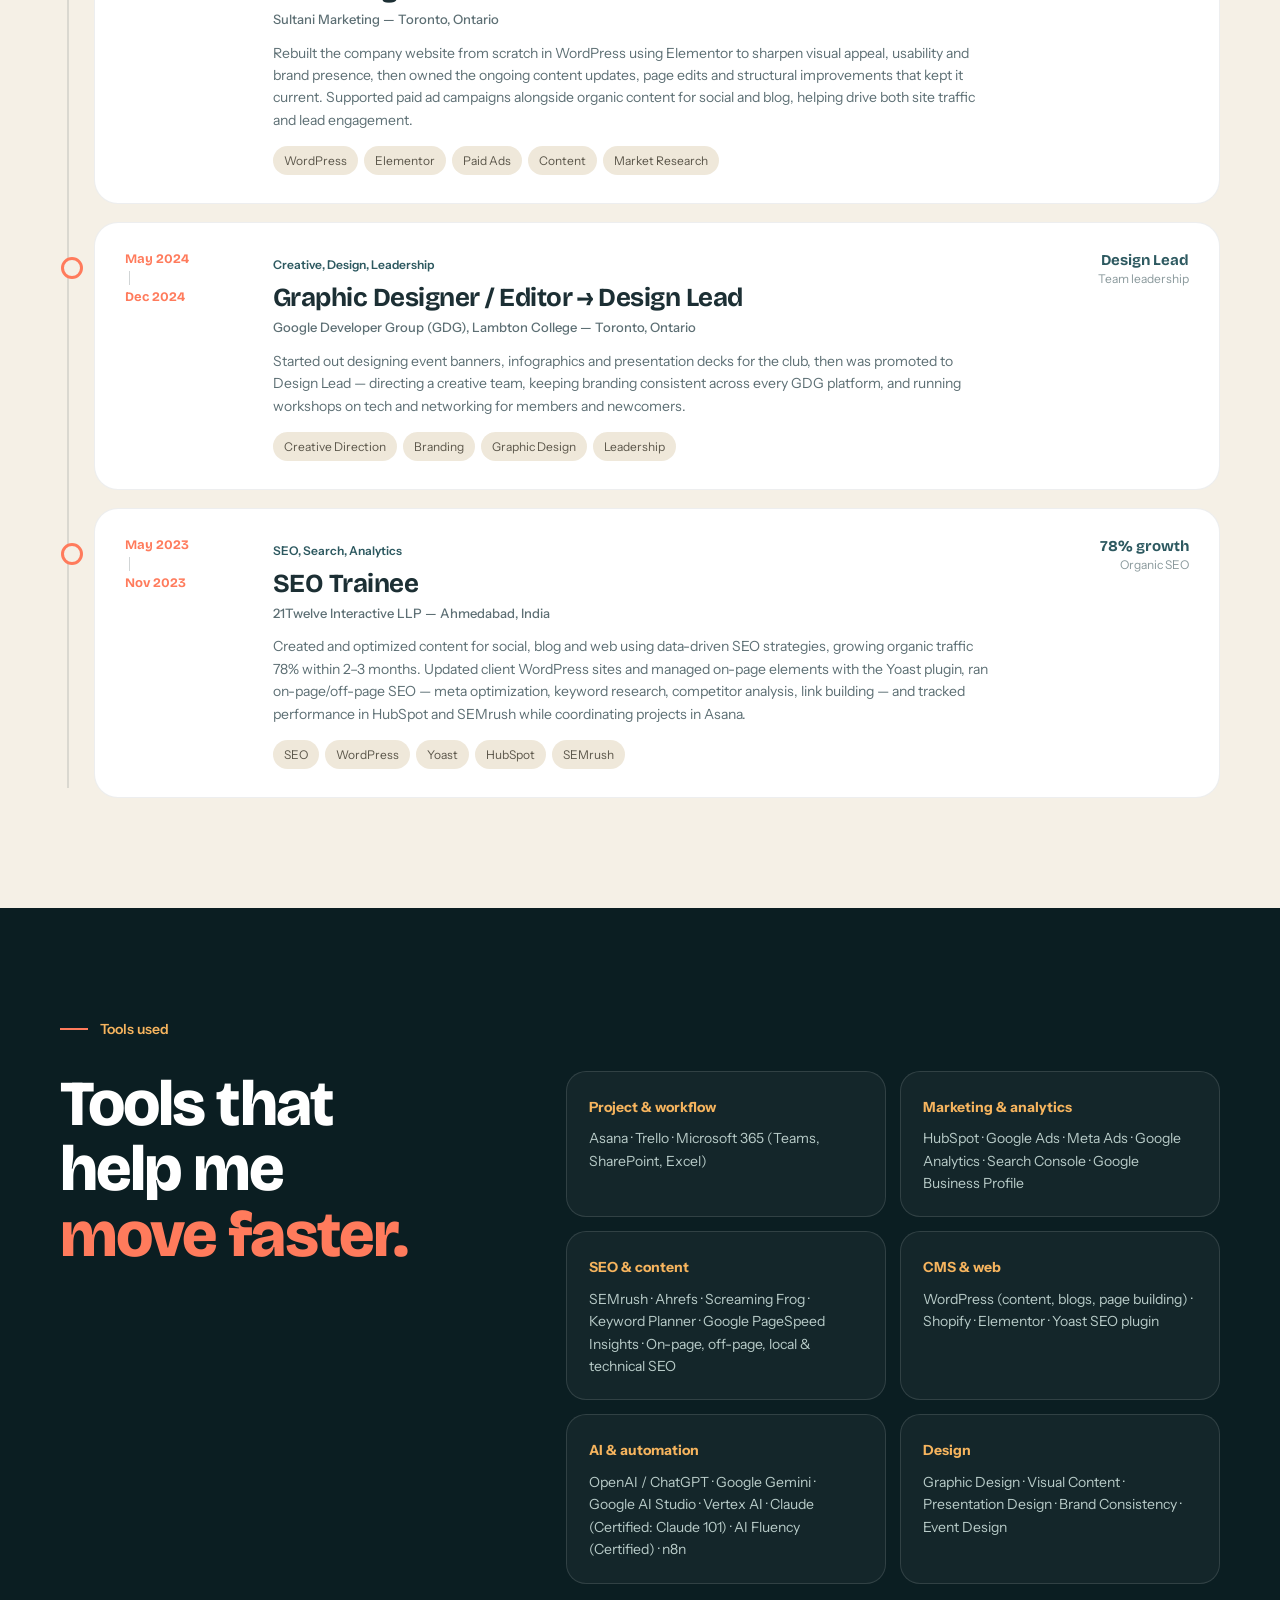
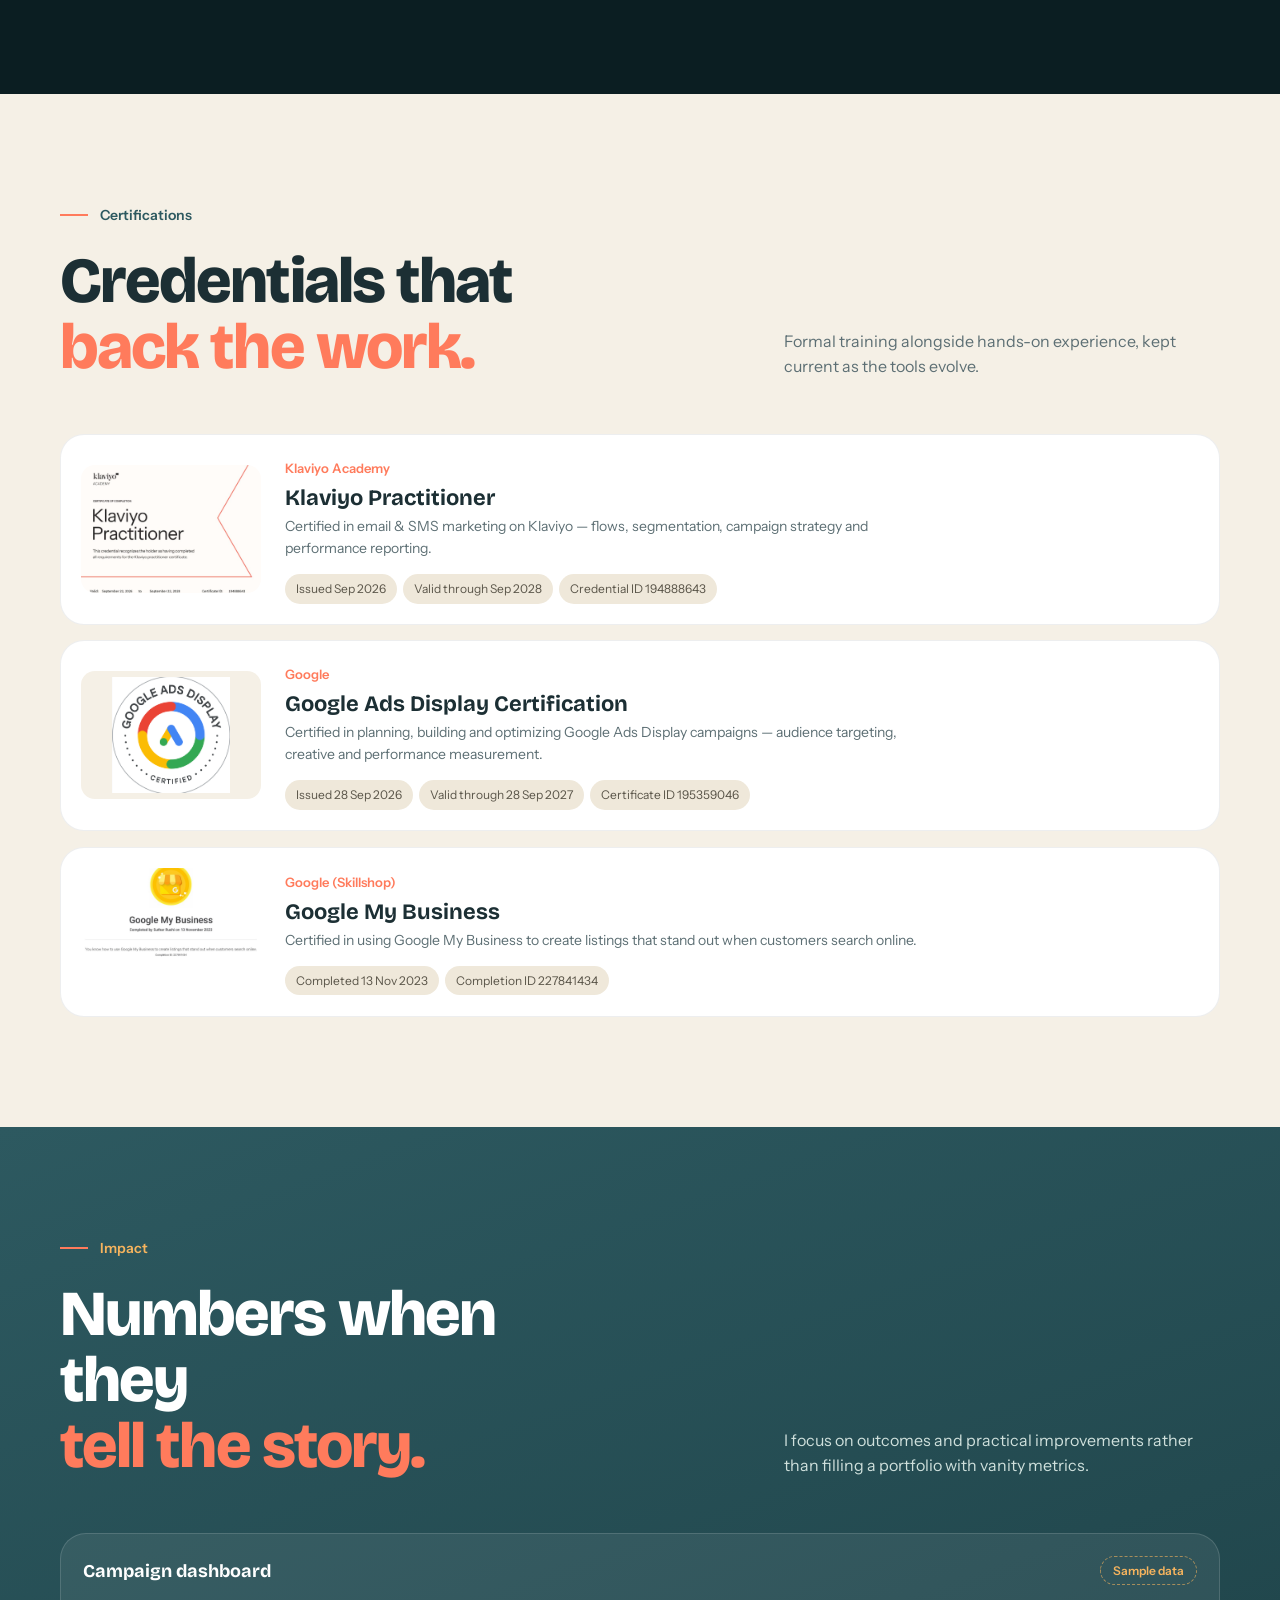
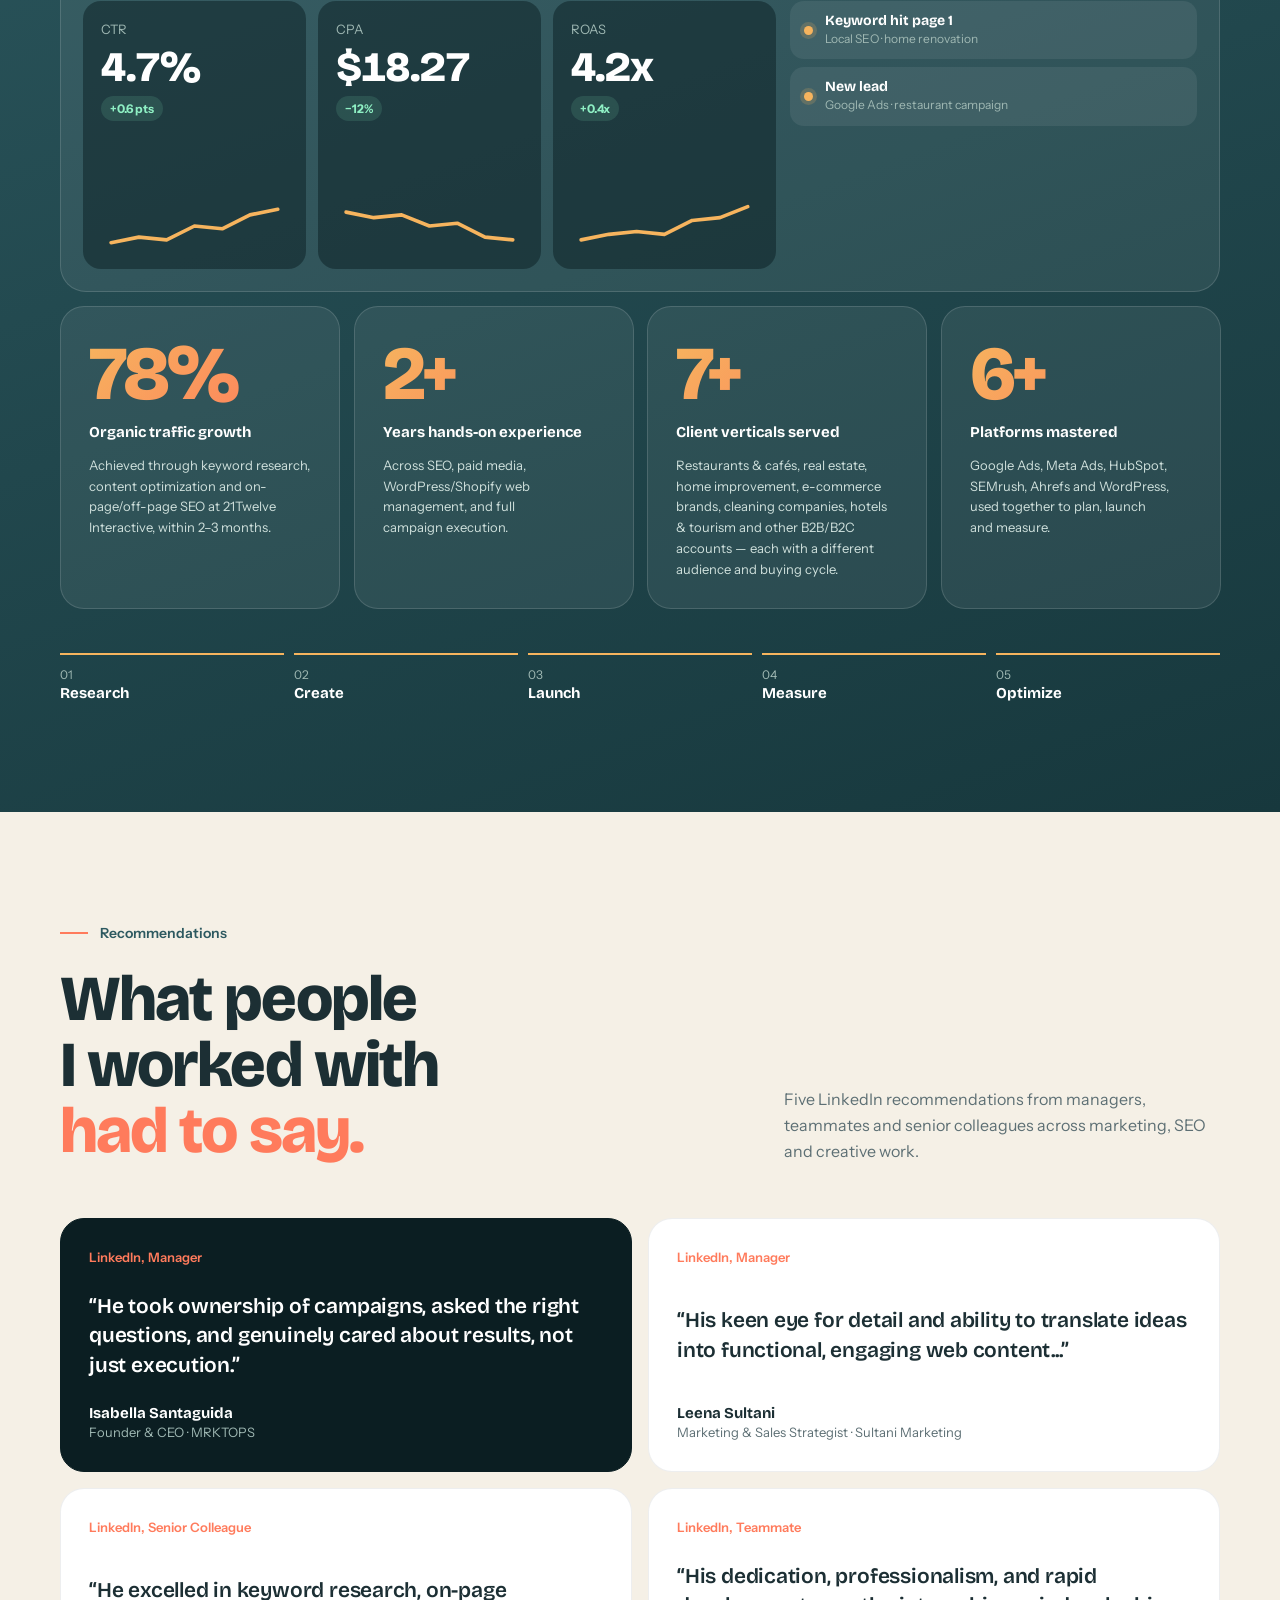
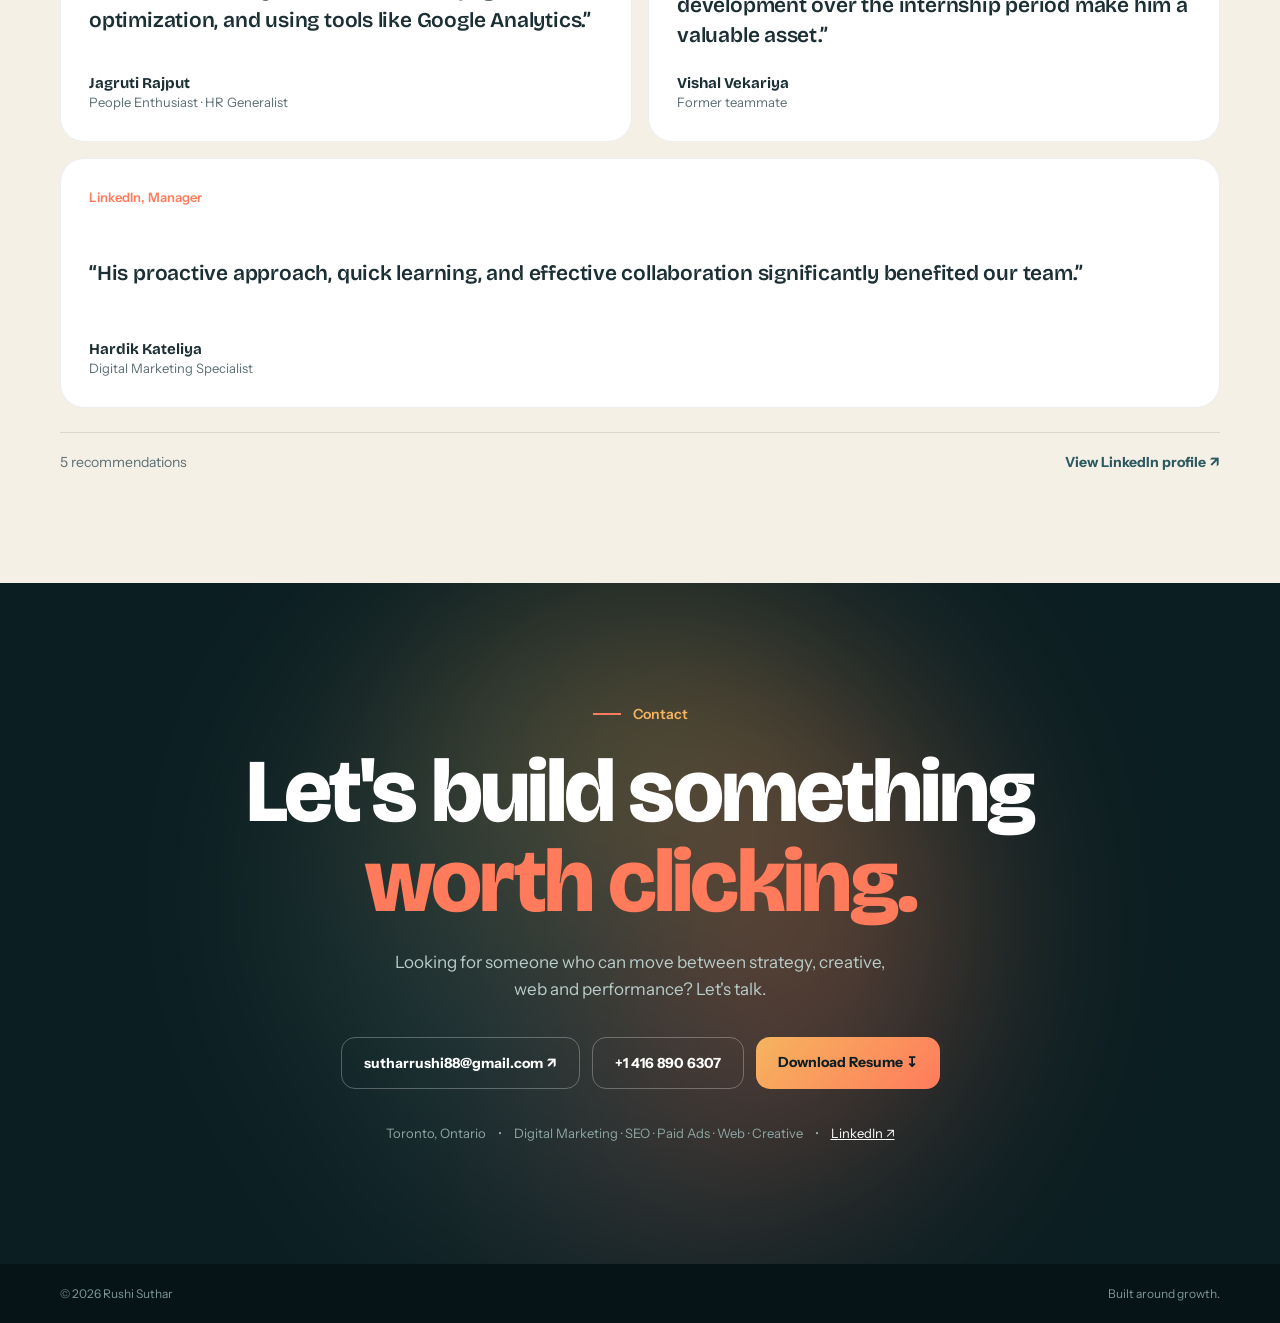
==== commit 639d09e6: "updates in websute" ====
--- a/index.html
+++ b/index.html
@@ -4,10 +4,11 @@
 <meta charset="UTF-8">
 <meta name="viewport" content="width=device-width, initial-scale=1.0">
 <meta name="description" content="Rushi Suthar — Digital Marketing, SEO, Paid Media, Web and Creative portfolio.">
+<meta name="theme-color" content="#0b1e22">
 <title>Rushi Suthar — Digital Marketing & Web</title>
 <link rel="preconnect" href="https://fonts.googleapis.com">
 <link rel="preconnect" href="https://fonts.gstatic.com" crossorigin>
-<link href="https://fonts.googleapis.com/css2?family=DM+Sans:wght@400;500;600;700&family=Manrope:wght@600;700;800&display=swap" rel="stylesheet">
+<link href="https://fonts.googleapis.com/css2?family=Bricolage+Grotesque:opsz,wght@12..96,500;600;700;800&family=Instrument+Sans:wght@400;500;600;700&display=swap" rel="stylesheet">
 <link rel="stylesheet" href="style.css">
 </head>
 <body>
@@ -27,10 +28,10 @@
 </header>
 
 <main id="home">
-<section class="hero container">
-  <div class="hero-copy reveal">
-    <div class="eyebrow"><span></span> DIGITAL MARKETING · SEO · WEB · CREATIVE</div>
-    <h1>Build it well.<br><em>Make it grow.</em></h1>
+<section class="hero-wrap"><div class="hero container">
+  <div class="hero-copy">
+    <div class="eyebrow"><span></span>Digital marketing, SEO, web and creative</div>
+    <h1><span class="ln"><span>Build it well.</span></span><span class="ln"><span class="grad">Make it grow.</span></span></h1>
     <p>I'm Rushi — a digital marketing and web professional who moves comfortably between SEO, paid advertising, WordPress/Shopify websites, and the analytics that tell you what actually worked.</p>
     <div class="actions">
       <a href="#experience" class="btn primary">Explore my experience ↓</a>
@@ -44,37 +45,26 @@
     <div class="design-tags verticals-tags"><span>Restaurant</span><span>Home Services</span><span>B2B</span><span>B2C</span></div>
   </div>
 
-  <div class="hero-visual reveal">
-    <div class="blob peach"></div><div class="blob mint"></div>
-    <div class="orbit o1"></div><div class="orbit o2"></div>
-    <div class="dashboard-card">
-      <div class="dash-top"><span>MY APPROACH</span><i>RESULTS</i></div>
-      <div class="dash-title">Research → Create → Launch → <strong>Optimize</strong></div>
-      <div class="mini-flow">
-        <div><b>01</b><span>Understand</span></div>
-        <div><b>02</b><span>Build</span></div>
-        <div><b>03</b><span>Measure</span></div>
-        <div><b>04</b><span>Improve</span></div>
-      </div>
-      <div class="dash-metrics">
-        <span><b>SEO</b><strong>Organic</strong></span>
-        <span><b>PPC</b><strong>Paid</strong></span>
-        <span><b>WEB</b><strong>Digital</strong></span>
-      </div>
-      <div class="dash-tags"><span>SEO</span><span>PAID MEDIA</span><span>WEB</span></div>
-    </div>
-    <div class="float f2">✦ Creative thinking</div>
-    <div class="float f3">↗ Measure & optimize</div>
-  </div>
-</section>
+  <div class="hero-visual">
+    <div class="serp" role="img" aria-label="Animated example: a search result climbs from position 8 to position 1">
+      <div class="serp-bar">
+        <svg viewBox="0 0 24 24"><circle cx="10" cy="10" r="6.5"/><path d="M15 15l6 6"/></svg>
+        <span class="typed"></span><i class="caret"></i>
+      </div>
+      <div class="serp-meta">Sample search results</div>
+      <ol class="serp-list"></ol>
+      <div class="serp-chip">+78% organic traffic · 21Twelve</div>
+    </div>
+  </div>
+</div></section>
 
 <div class="ticker"><div class="ticker-track">
-  <span>SEARCH STRATEGY</span>✦<span>PAID MEDIA</span>✦<span>CONTENT</span>✦<span>LOCAL SEO</span>✦<span>WORDPRESS & SHOPIFY</span>✦<span>ANALYTICS</span>✦<span>CREATIVE</span>✦
-  <span>SEARCH STRATEGY</span>✦<span>PAID MEDIA</span>✦<span>CONTENT</span>✦<span>LOCAL SEO</span>
+  <span>SEARCH STRATEGY</span>✦<span>PAID MEDIA</span>✦<span>CONTENT CREATION</span>✦<span>SEO</span>✦<span>WORDPRESS & SHOPIFY</span>✦<span>ANALYTICS</span>✦<span>RESEARCH</span>✦
+  <span>SEARCH STRATEGY</span>✦<span>PAID MEDIA</span>✦<span>CONTENT OPTIMIZATION</span>✦<span>LOCAL SEO</span>✦
 </div></div>
 
 <section id="experience" class="section container">
-  <div class="label">01 / EXPERIENCE</div>
+  <div class="label">Experience</div>
   <div class="section-intro">
     <h2>Experience that<br><em>connects the dots.</em></h2>
     <p>From SEO and paid campaigns to websites and creative work, my experience sits at the intersection of performance, technology and communication.</p>
@@ -84,7 +74,7 @@
     <article class="experience-card reveal">
       <div class="exp-date"><b>May 2026</b><i></i><b>Aug 2026</b></div>
       <div class="exp-main">
-        <span class="category">DIGITAL MARKETING · PAID MEDIA · SEO</span>
+        <span class="category">Digital Marketing, Paid Media, SEO</span>
         <h3>Digital Marketing Intern (Paid Ads &amp; SEO)</h3>
         <h4>MRKTOPS — Montreal, QC (Remote)</h4>
         <p>Managed and optimized Google Ads and Meta Ads campaigns for active clients across restaurant and home renovation verticals — creative testing, audience targeting and competitor analysis. Ran keyword ranking analysis, local SEO audits and Google Business Profile citation building, then tracked CTR, CPA and ROAS across accounts in Trello and fed the findings straight into client strategy sessions.</p>
@@ -96,7 +86,7 @@
     <article class="experience-card reveal">
       <div class="exp-date"><b>Aug 2024</b><i></i><b>Feb 2025</b></div>
       <div class="exp-main">
-        <span class="category">MARKETING · SALES · WEB</span>
+        <span class="category">Marketing, Sales, Web</span>
         <h3>Marketing &amp; Sales Intern</h3>
         <h4>Sultani Marketing — Toronto, Ontario</h4>
         <p>Rebuilt the company website from scratch in WordPress using Elementor to sharpen visual appeal, usability and brand presence, then owned the ongoing content updates, page edits and structural improvements that kept it current. Supported paid ad campaigns alongside organic content for social and blog, helping drive both site traffic and lead engagement.</p>
@@ -108,7 +98,7 @@
     <article class="experience-card reveal">
       <div class="exp-date"><b>May 2024</b><i></i><b>Dec 2024</b></div>
       <div class="exp-main">
-        <span class="category">CREATIVE · DESIGN · LEADERSHIP</span>
+        <span class="category">Creative, Design, Leadership</span>
         <h3>Graphic Designer / Editor → Design Lead</h3>
         <h4>Google Developer Group (GDG), Lambton College — Toronto, Ontario</h4>
         <p>Started out designing event banners, infographics and presentation decks for the club, then was promoted to Design Lead — directing a creative team, keeping branding consistent across every GDG platform, and running workshops on tech and networking for members and newcomers.</p>
@@ -120,7 +110,7 @@
     <article class="experience-card reveal">
       <div class="exp-date"><b>May 2023</b><i></i><b>Nov 2023</b></div>
       <div class="exp-main">
-        <span class="category">SEO · SEARCH · ANALYTICS</span>
+        <span class="category">SEO, Search, Analytics</span>
         <h3>SEO Trainee</h3>
         <h4>21Twelve Interactive LLP — Ahmedabad, India</h4>
         <p>Created and optimized content for social, blog and web using data-driven SEO strategies, growing organic traffic 78% within 2–3 months. Updated client WordPress sites and managed on-page elements with the Yoast plugin, ran on-page/off-page SEO — meta optimization, keyword research, competitor analysis, link building — and tracked performance in HubSpot and SEMrush while coordinating projects in Asana.</p>
@@ -133,41 +123,26 @@
 
 <section id="tools" class="section toolkit">
 <div class="container">
-  <div class="label">02 / TOOLS USED</div>
+  <div class="label">Tools used</div>
   <div class="toolkit-grid">
     <div class="toolkit-intro">
       <h2>Tools that help me<br><em>move faster.</em></h2>
-      <div class="dashboard-card mini reveal">
-        <div class="dash-top"><span>MY APPROACH</span><i>RESULTS</i></div>
-        <div class="dash-title">Research → Create → Launch → <strong>Optimize</strong></div>
-        <div class="mini-flow">
-          <div><b>01</b><span>Understand</span></div>
-          <div><b>02</b><span>Build</span></div>
-          <div><b>03</b><span>Measure</span></div>
-          <div><b>04</b><span>Improve</span></div>
-        </div>
-        <div class="dash-metrics">
-          <span><b>SEO</b><strong>Organic</strong></span>
-          <span><b>PPC</b><strong>Paid</strong></span>
-          <span><b>WEB</b><strong>Digital</strong></span>
-        </div>
-        <div class="dash-tags"><span>SEO</span><span>PAID MEDIA</span><span>WEB</span></div>
-      </div>
+      
     </div>
     <div class="tool-list">
-      <div><small>PROJECT & WORKFLOW</small><p>Asana · Trello · Microsoft 365 (Teams, SharePoint, Excel)</p></div>
-      <div><small>MARKETING & ANALYTICS</small><p>HubSpot · Google Ads · Meta Ads · Google Analytics · Search Console · Google Business Profile</p></div>
-      <div><small>SEO & CONTENT</small><p>SEMrush · Ahrefs · Screaming Frog · Keyword Planner · Google PageSpeed Insights · On-page, off-page, local & technical SEO</p></div>
-      <div><small>CMS & WEB</small><p>WordPress (content, blogs, page building) · Shopify · Elementor · Yoast SEO plugin</p></div>
-      <div><small>AI & AUTOMATION</small><p>OpenAI / ChatGPT · Google Gemini · Google AI Studio · Vertex AI · Claude (Certified: Claude 101) · AI Fluency (Certified) · n8n</p></div>
-      <div><small>DESIGN</small><p>Graphic Design · Visual Content · Presentation Design · Brand Consistency · Event Design</p></div>
+      <div><small>Project & workflow</small><p>Asana · Trello · Microsoft 365 (Teams, SharePoint, Excel)</p></div>
+      <div><small>Marketing & analytics</small><p>HubSpot · Google Ads · Meta Ads · Google Analytics · Search Console · Google Business Profile</p></div>
+      <div><small>SEO & content</small><p>SEMrush · Ahrefs · Screaming Frog · Keyword Planner · Google PageSpeed Insights · On-page, off-page, local & technical SEO</p></div>
+      <div><small>CMS & web</small><p>WordPress (content, blogs, page building) · Shopify · Elementor · Yoast SEO plugin</p></div>
+      <div><small>AI & automation</small><p>OpenAI / ChatGPT · Google Gemini · Google AI Studio · Vertex AI · Claude (Certified: Claude 101) · AI Fluency (Certified) · n8n</p></div>
+      <div><small>Design</small><p>Graphic Design · Visual Content · Presentation Design · Brand Consistency · Event Design</p></div>
     </div>
   </div>
 </div>
 </section>
 
 <section id="certifications" class="section container">
-  <div class="label">03 / CERTIFICATIONS</div>
+  <div class="label">Certifications</div>
   <div class="section-intro">
     <h2>Credentials that<br><em>back the work.</em></h2>
     <p>Formal training alongside hands-on experience, kept current as the tools evolve.</p>
@@ -177,7 +152,7 @@
     <article class="cert-card reveal">
       <img class="cert-img" src="certificates/klaviyo-certificate.jpg" alt="Klaviyo Practitioner certificate">
       <div class="cert-info">
-        <span class="cert-issuer">KLAVIYO ACADEMY</span>
+        <span class="cert-issuer">Klaviyo Academy</span>
         <h3>Klaviyo Practitioner</h3>
         <p>Certified in email &amp; SMS marketing on Klaviyo — flows, segmentation, campaign strategy and performance reporting.</p>
         <div class="cert-meta"><i>Issued Sep 2026</i><i>Valid through Sep 2028</i><i>Credential ID 194888643</i></div>
@@ -186,7 +161,7 @@
     <article class="cert-card reveal">
       <img class="cert-img" src="certificates/google-ads-display-badge.png" alt="Google Ads Display Certified badge" style="object-fit:contain;padding:6px">
       <div class="cert-info">
-        <span class="cert-issuer">GOOGLE</span>
+        <span class="cert-issuer">Google</span>
         <h3>Google Ads Display Certification</h3>
         <p>Certified in planning, building and optimizing Google Ads Display campaigns — audience targeting, creative and performance measurement.</p>
         <div class="cert-meta"><i>Issued 28 Sep 2026</i><i>Valid through 28 Sep 2027</i><i>Certificate ID 195359046</i></div>
@@ -195,7 +170,7 @@
     <article class="cert-card reveal">
       <img class="cert-img" src="certificates/gmb-certificate.jpg" alt="Google My Business certificate">
       <div class="cert-info">
-        <span class="cert-issuer">GOOGLE (SKILLSHOP)</span>
+        <span class="cert-issuer">Google (Skillshop)</span>
         <h3>Google My Business</h3>
         <p>Certified in using Google My Business to create listings that stand out when customers search online.</p>
         <div class="cert-meta"><i>Completed 13 Nov 2023</i><i>Completion ID 227841434</i></div>
@@ -206,10 +181,25 @@
 
 <section id="impact" class="section impact-section">
 <div class="container">
-  <div class="label">04 / IMPACT</div>
+  <div class="label">Impact</div>
   <div class="section-intro">
     <h2>Numbers when they<br><em>tell the story.</em></h2>
     <p>I focus on outcomes and practical improvements rather than filling a portfolio with vanity metrics.</p>
+  </div>
+
+  <div class="dash reveal">
+    <div class="dash-head"><b>Campaign dashboard</b><span class="sample">Sample data</span></div>
+    <div class="dash-body">
+      <div class="kpis">
+        <div class="kpi" data-to="4.8" data-fmt="pct" data-j=".3"><small>CTR</small><strong>0.0%</strong><em class="delta">+0.6 pts</em>
+          <svg class="sp" viewBox="0 0 120 36"><path class="spark" pathLength="1" d="M0 30L20 26L40 28L60 18L80 20L100 10L120 6"/></svg></div>
+        <div class="kpi" data-to="18.4" data-fmt="usd" data-j="1.2"><small>CPA</small><strong>$0.00</strong><em class="delta">−12%</em>
+          <svg class="sp" viewBox="0 0 120 36"><path class="spark" pathLength="1" d="M0 8L20 12L40 10L60 18L80 16L100 26L120 28"/></svg></div>
+        <div class="kpi" data-to="4.2" data-fmt="x" data-j=".3"><small>ROAS</small><strong>0.0x</strong><em class="delta">+0.4x</em>
+          <svg class="sp" viewBox="0 0 120 36"><path class="spark" pathLength="1" d="M0 28L20 24L40 22L60 24L80 14L100 12L120 4"/></svg></div>
+      </div>
+      <ul class="feed" aria-label="Sample activity feed"></ul>
+    </div>
   </div>
 
   <div class="impact-grid">
@@ -226,7 +216,7 @@
 </section>
 
 <section id="recommendations" class="section container">
-  <div class="label">05 / RECOMMENDATIONS</div>
+  <div class="label">Recommendations</div>
   <div class="section-intro">
     <h2>What people I worked with<br><em>had to say.</em></h2>
     <p>Five LinkedIn recommendations from managers, teammates and senior colleagues across marketing, SEO and creative work.</p>
@@ -234,31 +224,31 @@
 
   <div class="recommendation-grid">
     <article class="recommendation featured reveal">
-      <div class="rec-top"><span>LINKEDIN · MANAGER</span><b>01</b></div>
+      <div class="rec-top"><span>LinkedIn, Manager</span><b>01</b></div>
       <blockquote>“He took ownership of campaigns, asked the right questions, and genuinely cared about results, not just execution.”</blockquote>
       <div class="rec-person"><strong>Isabella Santaguida</strong><span>Founder & CEO · MRKTOPS</span></div>
     </article>
 
     <article class="recommendation reveal">
-      <div class="rec-top"><span>LINKEDIN · MANAGER</span><b>02</b></div>
+      <div class="rec-top"><span>LinkedIn, Manager</span><b>02</b></div>
       <blockquote>“His keen eye for detail and ability to translate ideas into functional, engaging web content...”</blockquote>
       <div class="rec-person"><strong>Leena Sultani</strong><span>Marketing & Sales Strategist · Sultani Marketing</span></div>
     </article>
 
     <article class="recommendation reveal">
-      <div class="rec-top"><span>LINKEDIN · SENIOR COLLEAGUE</span><b>03</b></div>
+      <div class="rec-top"><span>LinkedIn, Senior Colleague</span><b>03</b></div>
       <blockquote>“He excelled in keyword research, on-page optimization, and using tools like Google Analytics.”</blockquote>
       <div class="rec-person"><strong>Jagruti Rajput</strong><span>People Enthusiast · HR Generalist</span></div>
     </article>
 
     <article class="recommendation reveal">
-      <div class="rec-top"><span>LINKEDIN · TEAMMATE</span><b>04</b></div>
+      <div class="rec-top"><span>LinkedIn, Teammate</span><b>04</b></div>
       <blockquote>“His dedication, professionalism, and rapid development over the internship period make him a valuable asset.”</blockquote>
       <div class="rec-person"><strong>Vishal Vekariya</strong><span>Former teammate</span></div>
     </article>
 
     <article class="recommendation reveal">
-      <div class="rec-top"><span>LINKEDIN · MANAGER</span><b>05</b></div>
+      <div class="rec-top"><span>LinkedIn, Manager</span><b>05</b></div>
       <blockquote>“His proactive approach, quick learning, and effective collaboration significantly benefited our team.”</blockquote>
       <div class="rec-person"><strong>Hardik Kateliya</strong><span>Digital Marketing Specialist</span></div>
     </article>
@@ -272,7 +262,7 @@
 
 <section id="contact" class="contact">
 <div class="container contact-inner">
-  <div class="label">06 / CONTACT</div>
+  <div class="label">Contact</div>
   <h2>Let's build something<br><em>worth clicking.</em></h2>
   <p>Looking for someone who can move between strategy, creative, web and performance? Let's talk.</p>
   <div class="contact-actions">
--- a/style.css
+++ b/style.css
@@ -1,44 +1,341 @@
-*{box-sizing:border-box;margin:0;padding:0}html{scroll-behavior:smooth}body{font-family:"DM Sans",sans-serif;background:#fbfaf6;color:#24333a;line-height:1.6}.container{width:min(1160px,calc(100% - 40px));margin:auto}.nav-wrap{position:sticky;top:0;z-index:30;background:rgba(251,250,246,.9);backdrop-filter:blur(18px);border-bottom:1px solid #e8e1d7}.nav{height:76px;display:flex;align-items:center;justify-content:space-between}.logo{font:800 18px Manrope;color:#26353a;text-decoration:none;display:flex;align-items:center;gap:10px}.logo span{display:grid;place-items:center;width:34px;height:34px;background:#e5ae67;color:#fff;border-radius:10px;font-size:11px}.links{display:flex;align-items:center;gap:27px}.links a{font-size:13px;text-decoration:none;color:#68737a}.links a:hover{color:#c67e40}.nav-btn{border:1px solid #d8d0c5;border-radius:30px;padding:10px 16px;color:#26353a!important}.menu{display:none;background:none;border:0;font-size:22px}.hero{min-height:680px;display:grid;grid-template-columns:1fr 1fr;gap:60px;align-items:center;padding:80px 0 90px}.eyebrow,.label{font-size:10px;letter-spacing:2.1px;font-weight:800;color:#a8784c}.eyebrow span{width:7px;height:7px;background:#e7ad66;border-radius:50%;display:inline-block;margin-right:8px}.hero h1{font:800 clamp(45px,5.6vw,73px)/1.02 Manrope;letter-spacing:-3px;margin:18px 0 24px}.hero h1 em,.section-intro em,.toolkit h2 em,.contact h2 em{font-style:normal;color:#c87f43}.hero-copy>p{font-size:17px;max-width:600px;color:#66727a}.hero-copy>p strong{color:#2d5960}.actions{display:flex;gap:10px;margin:32px 0 42px}.btn{display:inline-flex;align-items:center;justify-content:center;padding:13px 18px;border-radius:12px;text-decoration:none;font-size:13px;font-weight:700;transition:transform .3s ease,box-shadow .3s ease}.btn:hover{transform:translateY(-3px)}.primary{background:#2d5960;color:#fff;box-shadow:0 12px 30px rgba(45,89,96,.15)}.primary:hover{box-shadow:0 18px 38px rgba(45,89,96,.28)}.light{background:#fff;border:1px solid #ddd5c9;color:#35434a}.light:hover{box-shadow:0 15px 32px rgba(70,61,49,.12)}.nav-btn{transition:transform .3s ease,background .3s ease}.nav-btn:hover{transform:translateY(-2px);background:#fff}.logo span{transition:transform .3s ease}.logo:hover span{transform:rotate(-8deg) scale(1.08)}.proof{display:flex;gap:35px}.proof div{display:flex;flex-direction:column}.proof b{font:800 21px Manrope;color:#2d5960}.proof small{font-size:10px;color:#8a9399;max-width:100px}.hero-visual{height:480px;position:relative;display:grid;place-items:center}.blob{position:absolute;border-radius:50%;filter:blur(1px)}.peach{width:390px;height:390px;background:#f2dfc3;right:0;top:25px;opacity:.72}.mint{width:155px;height:155px;background:#cfe5df;left:20px;bottom:10px}.orbit{position:absolute;border:1px dashed #d6cbbd;border-radius:50%}.o1{width:440px;height:260px;transform:rotate(20deg)}.o2{width:270px;height:430px;transform:rotate(-24deg)}.photo-card{position:absolute;left:-6%;top:-15%;width:140px;height:176px;border-radius:20px;overflow:hidden;border:5px solid #fff;box-shadow:0 20px 45px rgba(63,55,45,.18);transform:rotate(-7deg);z-index:3;transition:transform .45s cubic-bezier(.2,.8,.2,1),box-shadow .45s ease}
-.photo-card img{width:100%;height:100%;object-fit:cover;display:block}
-.photo-card:hover{transform:rotate(0deg) scale(1.07);box-shadow:0 28px 60px rgba(63,55,45,.28)}
-.dashboard-card{width:min(390px,82%);background:#fff;border:1px solid #e3ddd3;border-radius:25px;padding:25px;position:relative;z-index:2;box-shadow:0 30px 80px rgba(63,55,45,.13);transform:rotate(1.5deg);transition:transform .45s cubic-bezier(.2,.8,.2,1),box-shadow .45s ease}
-.dashboard-card:hover{transform:rotate(0deg) translateY(-8px);box-shadow:0 40px 95px rgba(63,55,45,.2)}
-.dashboard-card.mini{width:100%;transform:none;margin-top:32px}
-.dashboard-card.mini:hover{transform:translateY(-8px)}
-.toolkit-intro{display:flex;flex-direction:column}.dash-top{display:flex;justify-content:space-between;align-items:center;font-size:9px;letter-spacing:1.4px;color:#8a9298}.dash-top i{font-style:normal;background:#e8f2ee;color:#2d6962;padding:5px 8px;border-radius:20px}.dash-title{margin:24px 0 7px;font-size:12px;color:#7b858b}.dash-title strong{float:right;color:#2d5960;font-size:13px}.chart{height:145px;position:relative;margin:5px 0 15px}.chart svg{width:100%;height:100%;overflow:visible}.line{fill:none;stroke:#2d5960;stroke-width:4;stroke-linecap:round}.area{fill:url(#area)}.tooltip{position:absolute;right:4px;top:7px;background:#2d5960;color:#fff;padding:5px 8px;border-radius:6px;font-size:9px}.dash-metrics{display:grid;grid-template-columns:repeat(3,1fr);gap:8px;border-top:1px solid #eee8de;padding-top:15px}.dash-metrics span{display:flex;flex-direction:column}.dash-metrics b{font-size:8px;color:#9aa1a5;letter-spacing:1px}.dash-metrics strong{font-size:13px;color:#34484d}.dash-tags{display:flex;gap:7px;margin-top:15px}.dash-tags span{font-size:8px;letter-spacing:1px;padding:5px 7px;background:#f4f0e8;border-radius:20px;color:#7a6d60}.float{position:absolute;z-index:4;background:#fff;border:1px solid #e5ddd2;box-shadow:0 15px 35px rgba(63,55,45,.1);border-radius:12px;padding:11px 14px;font-size:10px;font-weight:700;transition:transform .35s ease,box-shadow .35s ease}
-.float:hover{transform:translateY(-5px) scale(1.05);box-shadow:0 20px 40px rgba(63,55,45,.18)}
-.ticker-track{will-change:transform}
-.ticker:hover .ticker-track{animation-play-state:paused}.f1{left:2%;top:17%}.f2{right:2%;top:34%}.f3{right:11%;bottom:11%}.ticker{overflow:hidden;border-top:1px solid #e3ddd3;border-bottom:1px solid #e3ddd3;background:#f3efe7}.ticker-track{display:flex;gap:28px;min-width:max-content;padding:15px 0;font-size:10px;letter-spacing:2px;font-weight:800;color:#69767b;animation:marquee 24s linear infinite}@keyframes marquee{to{transform:translateX(-45%)}}.ticker-track span:nth-child(odd){color:#a8784c}.section{padding:115px 0}.section-intro{display:grid;grid-template-columns:1fr .75fr;gap:70px;margin:30px 0 55px}.section-intro h2,.toolkit h2{font:800 clamp(43px,5vw,61px)/1.05 Manrope;letter-spacing:-2px}.section-intro p{align-self:end;color:#6d787e;font-size:14px}.cards{display:grid;grid-template-columns:repeat(3,1fr);gap:16px}.campaign{position:relative;background:#fff;border:1px solid #e4ddd2;border-radius:22px;padding:29px;min-height:445px;box-shadow:0 15px 45px rgba(70,61,49,.05);transition:.3s}.campaign:hover{transform:translateY(-7px);box-shadow:0 25px 55px rgba(70,61,49,.11)}.number{position:absolute;right:23px;top:22px;color:#b3aaa0;font-size:10px}.campaign-icon{width:48px;height:48px;border-radius:14px;display:grid;place-items:center;font-size:24px;margin-bottom:35px}.search{background:#e8f2ef;color:#2d6962}.ads{background:#f7ead6;color:#b67438}.content{background:#f0e7ef;color:#916b8b}.category{font-size:9px;letter-spacing:1.5px;color:#a08061;font-weight:800}.campaign h3{font:700 25px Manrope;margin:8px 0}.campaign>p{font-size:13px;color:#6d777d}.result{margin:28px 0 20px;padding:15px 0;border-top:1px solid #ece6dc;border-bottom:1px solid #ece6dc;display:flex;flex-direction:column}.result b{font:800 18px Manrope;color:#2d5960}.result span{font-size:10px;color:#90989d}.chips{display:flex;gap:6px;flex-wrap:wrap}.chips i{font-style:normal;font-size:9px;padding:6px 9px;border-radius:20px;background:#f6f2eb;color:#71695f}.dashboard-section{background:#e8f0ed}.dashboard-section .section-intro{margin-bottom:45px}.pulse{background:#fff;border:1px solid #d4e0dc;border-radius:25px;box-shadow:0 25px 70px rgba(49,82,77,.08);overflow:hidden}.pulse-head{display:flex;justify-content:space-between;padding:17px 23px;border-bottom:1px solid #e8eeeb;font-size:9px;letter-spacing:1.5px;color:#82908d}.pulse-head b{color:#2d6962}.pulse-grid{display:grid;grid-template-columns:.8fr 1.3fr 1fr;min-height:270px}.score{padding:30px;border-right:1px solid #e6ece9}.score small{font-size:9px;letter-spacing:1.4px;color:#899590}.score strong{font:800 82px/1 Manrope;color:#2d5960;display:inline-block;margin-top:20px}.score sup{font-size:25px;color:#c77f43;font-weight:800}.score p{font-size:10px;color:#87918e}.progress{height:6px;background:#e9efec;border-radius:10px;margin-top:25px;overflow:hidden}.progress i{display:block;width:78%;height:100%;background:#2d5960;animation:grow 1.8s ease}@keyframes grow{from{width:0}}.bars-panel{padding:30px;border-right:1px solid #e6ece9}.bars-label,.bar-x{display:flex;justify-content:space-between;font-size:9px;color:#87918e}.bar-chart{height:165px;display:flex;gap:9px;align-items:end;padding-top:25px}.bar-chart i{flex:1;background:linear-gradient(to top,#2d5960,#a4c5be);border-radius:7px 7px 2px 2px;animation:bars 1s both;transform-origin:bottom}.bar-chart i:nth-child(2){animation-delay:.08s}.bar-chart i:nth-child(3){animation-delay:.16s}.bar-chart i:nth-child(4){animation-delay:.24s}.bar-chart i:nth-child(5){animation-delay:.32s}.bar-chart i:nth-child(6){animation-delay:.4s}.bar-chart i:nth-child(7){animation-delay:.48s}@keyframes bars{from{transform:scaleY(0)}}.bar-x{margin-top:9px}.checklist{padding:30px}.checklist div{display:flex;align-items:center;gap:12px;border-bottom:1px solid #edf1ef;padding:14px 0;font-size:11px;color:#687571}.checklist b{display:grid;place-items:center;width:22px;height:22px;background:#e6f1ed;color:#2d6962;border-radius:7px}.creative-grid{display:grid;grid-template-columns:390px 1fr;gap:80px;align-items:center}.poster{height:440px;border-radius:23px;box-shadow:0 25px 65px rgba(60,54,47,.13);padding:30px;display:flex;flex-direction:column;justify-content:space-between;position:relative;overflow:hidden;background:#dbe8e4}.poster:before,.poster:after{content:"";position:absolute;border-radius:50%;border:1px solid rgba(45,89,96,.22)}.poster:before{width:300px;height:300px;right:-100px;top:-90px}.poster:after{width:220px;height:220px;left:-80px;bottom:-70px}.poster span,.poster small{font-size:9px;letter-spacing:2px;font-weight:800}.poster strong{font:800 52px/.88 Manrope;letter-spacing:-3px;color:#2d5960;position:relative;z-index:1}.creative-copy p{color:#68747a;font-size:15px;margin:18px 0}.creative-stat{border-bottom:1px solid #ded7cc;padding-bottom:20px}.creative-stat strong{font:800 48px Manrope;color:#c77f43}.creative-stat span{font-size:12px;color:#7c8589;margin-left:14px}.design-tags{display:flex;flex-wrap:wrap;gap:7px;margin-top:25px}.design-tags span{border:1px solid #ddd5c9;background:#fff;border-radius:20px;padding:7px 10px;font-size:10px;color:#6f777c}.toolkit{background:#f3efe7}.toolkit-grid{display:grid;grid-template-columns:.9fr 1.1fr;gap:100px;margin-top:35px}.tool-list>div{border-top:1px solid #ddd5ca;padding:19px 0;transition:padding-left .3s ease,border-color .3s ease}.tool-list>div:hover{padding-left:10px;border-color:#c77f43}.tool-list small,.profile-strip small{font-size:9px;letter-spacing:1.7px;color:#a8784c;font-weight:800}.tool-list p{font-size:14px;color:#667178;margin-top:6px}.profile-strip{display:grid;grid-template-columns:1fr 1.5fr;gap:70px;align-items:center}.profile-strip h3{font:700 27px Manrope;margin-top:9px}.profile-points{display:grid;grid-template-columns:repeat(5,1fr);gap:10px}.profile-points span{font-size:9px;color:#9a9289;border-top:1px solid #dcd4c9;padding-top:10px}.profile-points b{display:block;font:700 13px Manrope;color:#36464c;margin-top:4px}.contact{background:#2d5960;color:#fff;padding:105px 0}.contact-inner{text-align:center}.contact .label{color:#efbb75}.contact h2{font:800 clamp(45px,6vw,72px)/1.03 Manrope;letter-spacing:-3px;margin:22px 0}.contact-inner>p{color:#cbdcd8}.contact-actions{display:flex;justify-content:center;gap:12px;margin:30px 0}.contact-actions>a{padding:13px 19px;border-radius:12px;text-decoration:none;font-weight:700;font-size:13px;display:inline-block;color:#fff;transition:transform .3s ease,background .3s ease}.contact-actions>a:hover{transform:translateY(-3px)}.contact-actions>a:first-child{color:#fff;border:1px solid rgba(255,255,255,.3)}.resume-link{background:#efbb75;color:#294c50}.meta{display:flex;justify-content:center;gap:12px;flex-wrap:wrap;color:#bad0cb;font-size:10px}.meta a{color:#fff}footer{background:#24494f;color:#a9c0bb;padding:20px 0;font-size:10px}footer .container{display:flex;justify-content:space-between}.verticals-tags{margin-top:28px}.verticals-tags span{background:#fff}
-.reveal{opacity:0;transform:translateY(20px);transition:.7s ease}.reveal.visible{opacity:1;transform:none}@media(max-width:850px){.links{display:none;position:absolute;top:76px;left:14px;right:14px;padding:20px;background:#fff;border:1px solid #e4ddd2;border-radius:16px;flex-direction:column;align-items:flex-start}.links.open{display:flex}.menu{display:block}.hero{grid-template-columns:1fr;padding-top:55px}.hero-visual{height:410px}.section-intro,.toolkit-grid,.creative-grid,.profile-strip{grid-template-columns:1fr;gap:35px}.cards{grid-template-columns:1fr 1fr}.pulse-grid{grid-template-columns:1fr}.score,.bars-panel{border-right:0;border-bottom:1px solid #e6ece9}.profile-points{grid-template-columns:repeat(3,1fr)}}@media(max-width:560px){.container{width:calc(100% - 28px)}.hero h1{font-size:45px}.actions{flex-direction:column}.btn{width:100%}.proof{gap:17px}.hero-visual{height:340px}.dashboard-card{width:300px}.photo-card{width:92px;height:118px;left:-2%;top:-20%}.float{font-size:9px;padding:8px 10px}.f1{left:0}.f2{right:0}.f3{right:2%}.cards{grid-template-columns:1fr}.section{padding:80px 0}.section-intro h2,.toolkit h2{font-size:44px}.creative-grid{grid-template-columns:1fr}.poster{height:390px}.poster strong{font-size:45px}.contact-actions{flex-direction:column}.footer{font-size:9px}footer .container{display:block}footer span+span{display:block;margin-top:5px}}
-/* Experience */
-.experience-list{display:flex;flex-direction:column;gap:12px}
-.experience-card{display:grid;grid-template-columns:118px 1fr 150px;gap:30px;align-items:start;background:#fff;border:1px solid #e4ddd2;border-radius:22px;padding:28px 30px;box-shadow:0 15px 45px rgba(70,61,49,.05);transition:.3s}
-.experience-card:hover{transform:translateY(-4px);box-shadow:0 22px 50px rgba(70,61,49,.1)}
-.exp-date{display:flex;flex-direction:column;gap:4px;padding-top:3px;position:relative}
-.exp-date b{font:800 12px Manrope;color:#c77f43;line-height:1.4}
-.exp-date i{font-style:normal;width:1px;height:14px;background:#e4ddd2;margin-left:4px}
-.experience-card:hover .exp-date b{color:#2d5960;transition:color .3s ease}
-.exp-main h3{font:700 25px Manrope;margin:7px 0 0;color:#2f4147}
-.exp-main h4{font-size:12px;color:#718087;margin:3px 0 12px}
-.exp-main p{font-size:13px;color:#69757b;max-width:760px}
-.exp-note{display:flex;flex-direction:column;text-align:right;padding-top:4px}
-.exp-note b{font:700 12px Manrope;color:#2d5960}.exp-note span{font-size:9px;color:#92999d;margin-top:3px}
-.exp-tags{display:flex;gap:6px;flex-wrap:wrap;margin-top:15px}.exp-tags i{font-style:normal;font-size:9px;padding:6px 9px;border-radius:20px;background:#f6f2eb;color:#71695f}
-.mini-flow{display:grid;grid-template-columns:repeat(4,1fr);gap:7px;margin:25px 0 20px}
-.mini-flow div{border:1px solid #eee8df;border-radius:12px;padding:12px 8px;text-align:center}.mini-flow b{display:block;font:800 13px Manrope;color:#2d5960}.mini-flow span{font-size:8px;color:#8a9398}
-.cert-grid{display:flex;flex-direction:column;gap:12px}.cert-card{display:flex;gap:24px;align-items:center;background:#fff;border:1px solid #e4ddd2;border-radius:22px;padding:20px;box-shadow:0 15px 45px rgba(70,61,49,.05);transition:.3s}.cert-card:hover{transform:translateY(-4px);box-shadow:0 22px 50px rgba(70,61,49,.1)}.cert-img{width:180px;height:128px;flex-shrink:0;object-fit:cover;border-radius:14px;border:1px solid #ece6dc;background:#fbfaf6}.cert-info h3{font:700 22px Manrope;margin:6px 0 6px;color:#2f4147}.cert-info>span{font-size:9px;letter-spacing:1.6px;font-weight:800;color:#a08061}.cert-info>p{font-size:13px;color:#69757b;max-width:640px}.cert-meta{display:flex;gap:9px;flex-wrap:wrap;margin-top:14px}.cert-meta i{font-style:normal;font-size:9px;padding:6px 9px;border-radius:20px;background:#f6f2eb;color:#71695f}
-@media(max-width:560px){.cert-card{flex-direction:column;align-items:flex-start}.cert-img{width:100%;height:auto;max-height:220px}}
-.impact-section{background:#e8f0ed}
+:root{--ink:#0b1e22;--ink2:#112c32;--teal:#2d5960;--amber:#f6b45e;--coral:#ff7b5c;--paper:#f5f0e6;--text:#1c2f34;--muted:#5d6f74;--line:rgba(255,255,255,.12);--d:'Bricolage Grotesque',sans-serif}
+*{box-sizing:border-box;margin:0;padding:0}
+html{scroll-behavior:smooth}
+body{font-family:'Instrument Sans',sans-serif;background:var(--paper);color:var(--text);line-height:1.6;overflow-x:hidden}
+.container{width:min(1160px,calc(100% - 40px));margin:auto}
+a:focus-visible,button:focus-visible{outline:2px solid var(--amber);outline-offset:3px}
+.bar{position:fixed;top:0;left:0;height:3px;width:100%;transform-origin:left;transform:scaleX(var(--p,0));background:linear-gradient(90deg,var(--amber),var(--coral));z-index:50}
+
+/* Nav */
+.nav-wrap{position:sticky;top:0;z-index:40;background:rgba(11,30,34,.72);backdrop-filter:blur(18px);border-bottom:1px solid var(--line)}
+.nav{height:70px;display:flex;align-items:center;justify-content:space-between}
+.logo{font:700 18px var(--d);color:#fff;text-decoration:none;display:flex;align-items:center;gap:10px}
+.logo span{display:grid;place-items:center;width:34px;height:34px;background:linear-gradient(135deg,var(--amber),var(--coral));color:var(--ink);border-radius:10px;font-size:12px;font-weight:800;transition:transform .4s cubic-bezier(.3,1.6,.5,1)}
+.logo:hover span{transform:rotate(-12deg) scale(1.12)}
+.links{display:flex;align-items:center;gap:26px}
+.links a{font-size:13px;text-decoration:none;color:#b9ccc9;transition:color .2s}
+.links a:hover{color:#fff}
+.links .nav-btn{border:1px solid rgba(255,255,255,.25);border-radius:30px;padding:9px 16px;color:#fff;transition:background .3s,color .3s}
+.links .nav-btn:hover{background:var(--amber);color:var(--ink);border-color:var(--amber)}
+.menu{display:none;background:none;border:0;font-size:24px;color:#fff}
+
+/* Hero */
+.hero-wrap{position:relative;background:var(--ink);color:#fff;overflow:hidden;--mx:70%;--my:30%}
+.hero-wrap::before{content:"";position:absolute;inset:0;background:radial-gradient(520px circle at var(--mx) var(--my),rgba(246,180,94,.18),transparent 60%),radial-gradient(700px circle at 10% 100%,rgba(45,89,96,.75),transparent 60%)}
+.hero-wrap::after{content:"";position:absolute;inset:0;background-image:linear-gradient(var(--line) 1px,transparent 1px),linear-gradient(90deg,var(--line) 1px,transparent 1px);background-size:64px 64px;opacity:.4;-webkit-mask-image:radial-gradient(circle at 60% 40%,#000,transparent 70%);mask-image:radial-gradient(circle at 60% 40%,#000,transparent 70%)}
+.hero{position:relative;z-index:1;min-height:700px;display:grid;grid-template-columns:1.05fr .95fr;gap:50px;align-items:center;padding:70px 0 110px}
+.eyebrow{font-size:14px;color:var(--amber);display:flex;align-items:center;gap:10px}
+.eyebrow span{width:8px;height:8px;border-radius:50%;background:var(--amber);animation:ping 2s infinite}
+@keyframes ping{0%{box-shadow:0 0 0 0 rgba(246,180,94,.6)}100%{box-shadow:0 0 0 14px transparent}}
+.hero h1{font:800 clamp(48px,6.4vw,92px)/.98 var(--d);letter-spacing:-.035em;margin:20px 0 24px}
+.ln{display:block;overflow:hidden;padding-bottom:.1em}
+.ln>span{display:block;transform:translateY(105%);animation:rise 1s cubic-bezier(.2,.8,.2,1) forwards}
+.ln:nth-child(2)>span{animation-delay:.14s}
+.grad{background:linear-gradient(90deg,var(--amber),var(--coral));-webkit-background-clip:text;background-clip:text;color:transparent}
+@keyframes rise{to{transform:none}}
+.hero-copy>:not(h1){opacity:0;animation:fadeup .9s .8s cubic-bezier(.2,.8,.2,1) forwards}
+.hero-copy>.eyebrow{animation-delay:.1s}
+@keyframes fadeup{from{transform:translateY(16px)}to{opacity:1;transform:none}}
+.hero-copy>p{font-size:17px;max-width:540px;color:#b9ccc9}
+.actions{display:flex;gap:12px;margin:30px 0 40px;flex-wrap:wrap}
+.btn{display:inline-flex;padding:14px 22px;border-radius:14px;text-decoration:none;font-size:14px;font-weight:700;transition:transform .2s ease-out,box-shadow .3s,background .3s}
+.primary{background:linear-gradient(135deg,var(--amber),var(--coral));color:var(--ink);box-shadow:0 12px 34px rgba(255,123,92,.3)}
+.primary:hover{box-shadow:0 18px 44px rgba(255,123,92,.5)}
+.light{border:1px solid rgba(255,255,255,.28);color:#fff}
+.light:hover{background:rgba(255,255,255,.08)}
+.proof{display:flex;gap:34px;flex-wrap:wrap}
+.proof b{font:700 24px var(--d);display:block}
+.proof small{font-size:12px;color:#8fa6a3;display:block;max-width:110px;line-height:1.3}
+.verticals-tags{display:flex;gap:8px;flex-wrap:wrap;margin-top:28px}
+.verticals-tags span{font-size:12px;padding:6px 12px;border:1px solid var(--line);border-radius:20px;color:#b9ccc9}
+
+/* Growth chart */
+.hero-visual{position:relative;display:grid;place-items:center;min-height:440px}
+.growth{width:min(440px,100%);background:rgba(255,255,255,.06);border:1px solid rgba(255,255,255,.16);backdrop-filter:blur(14px);border-radius:26px;padding:26px;box-shadow:0 40px 90px rgba(0,0,0,.4);animation:bob 6s ease-in-out infinite}
+@keyframes bob{50%{transform:translateY(-10px)}}
+.g-head{display:flex;justify-content:space-between;align-items:flex-end;font-size:13px;color:#b9ccc9;line-height:1.35}
+.g-head b{font:800 58px/1 var(--d);color:#fff}
+.growth svg{width:100%;margin:16px 0 8px;overflow:visible;display:block}
+.g-grid{stroke:var(--line);fill:none}
+.g-line{fill:none;stroke:url(#gl);stroke-width:4;stroke-linecap:round;stroke-dasharray:1;stroke-dashoffset:1;animation:draw 2.4s .6s cubic-bezier(.4,0,.2,1) forwards}
+.g-area{fill:url(#ga);opacity:0;animation:fadein 1s 2s forwards}
+.g-dot{fill:var(--amber);opacity:0;animation:fadein .4s 2.8s forwards}
+@keyframes draw{to{stroke-dashoffset:0}}
+@keyframes fadein{to{opacity:1}}
+.g-foot{font-size:12px;color:#8fa6a3}
+.float{position:absolute;background:var(--paper);color:var(--ink);border-radius:14px;padding:10px 14px;font-size:12px;font-weight:700;box-shadow:0 18px 40px rgba(0,0,0,.35);animation:bob 5s ease-in-out infinite}
+.f1{left:0;top:8%;animation-delay:-1s}.f2{right:-2%;top:32%;animation-delay:-2.5s}.f3{left:6%;bottom:4%;animation-delay:-3.5s}
+
+/* Ticker */
+.ticker{position:relative;z-index:3;overflow:hidden;margin:-30px -3% 0;background:var(--amber);color:var(--ink);transform:rotate(-1.4deg);box-shadow:0 14px 40px rgba(11,30,34,.25)}
+.ticker-track{display:flex;gap:28px;width:max-content;padding:16px 0;font:700 clamp(15px,1.8vw,20px) var(--d);animation:marquee 30s linear infinite;letter-spacing:.02em}
+.ticker:hover .ticker-track{animation-play-state:paused}
+@keyframes marquee{to{transform:translateX(-50%)}}
+
+/* Sections */
+.section{padding:110px 0}
+.label{font-size:14px;font-weight:600;color:var(--teal);display:flex;align-items:center;gap:12px}
+.label::before{content:"";width:28px;height:2px;background:var(--coral)}
+.section-intro{display:grid;grid-template-columns:1.2fr .8fr;gap:70px;margin:22px 0 54px}
+.section-intro h2,.toolkit h2,.contact h2{font:800 clamp(38px,5vw,64px)/1.03 var(--d);letter-spacing:-.03em}
+.section-intro h2 em,.toolkit h2 em,.contact h2 em{font-style:normal;color:var(--coral)}
+.section-intro p{align-self:end;color:var(--muted);font-size:16px}
+
+/* Spotlight */
+.spot{position:relative}
+.spot::after{content:"";position:absolute;inset:0;border-radius:inherit;pointer-events:none;background:radial-gradient(320px circle at var(--x,50%) var(--y,50%),rgba(246,180,94,.16),transparent 60%);opacity:0;transition:opacity .3s}
+.spot:hover::after{opacity:1}
+
+/* Experience timeline */
+.experience-list{position:relative;display:flex;flex-direction:column;gap:18px;padding-left:34px}
+.experience-list::before,.experience-list::after{content:"";position:absolute;left:7px;top:10px;bottom:10px;width:2px;background:rgba(28,47,52,.12)}
+.experience-list::after{background:linear-gradient(var(--amber),var(--coral));transform-origin:top;transform:scaleY(var(--lp,0))}
+.experience-card{display:grid;grid-template-columns:120px 1fr 150px;gap:28px;background:#fff;border:1px solid rgba(28,47,52,.08);border-radius:24px;padding:28px 30px;transition:transform .4s,box-shadow .4s}
+.experience-card::before{content:"";position:absolute;left:-34px;top:34px;width:16px;height:16px;border-radius:50%;background:var(--paper);border:3px solid var(--coral)}
+.experience-card:hover{transform:translateX(6px);box-shadow:0 24px 60px rgba(11,30,34,.12)}
+.exp-date{display:flex;flex-direction:column;gap:4px}
+.exp-date b{font:700 13px var(--d);color:var(--coral)}
+.exp-date i{width:1px;height:14px;background:rgba(28,47,52,.2);margin-left:4px}
+.category{font-size:12px;font-weight:600;color:var(--teal)}
+.exp-main h3{font:700 26px/1.15 var(--d);margin:6px 0 0;letter-spacing:-.02em}
+.exp-main h4{font-size:13px;color:var(--muted);margin:4px 0 12px;font-weight:500}
+.exp-main p{font-size:14px;color:var(--muted);max-width:720px}
+.exp-note{text-align:right;display:flex;flex-direction:column}
+.exp-note b{font:700 15px var(--d);color:var(--teal)}
+.exp-note span{font-size:12px;color:#8a999c}
+.exp-tags,.cert-meta{display:flex;gap:6px;flex-wrap:wrap;margin-top:15px}
+.exp-tags i,.cert-meta i{font-style:normal;font-size:12px;padding:5px 11px;border-radius:20px;background:#efe8da;color:#5b564a}
+
+/* Tools */
+.toolkit{background:var(--ink);color:#fff}
+.toolkit .label{color:var(--amber)}
+.toolkit-grid{display:grid;grid-template-columns:.8fr 1.2fr;gap:70px;margin-top:30px;align-items:start}
+.toolkit h2{position:sticky;top:110px}
+.tool-list{display:grid;grid-template-columns:1fr 1fr;gap:14px}
+.tool-list>div{background:rgba(255,255,255,.04);border:1px solid var(--line);border-radius:20px;padding:22px;transition:transform .35s,border-color .3s}
+.tool-list>div:hover{transform:translateY(-5px);border-color:rgba(246,180,94,.5)}
+.tool-list small{font-size:14px;font-weight:700;color:var(--amber)}
+.tool-list p{font-size:14px;color:#b9ccc9;margin-top:8px}
+
+/* Certifications */
+.cert-grid{display:flex;flex-direction:column;gap:16px}
+.cert-card{display:flex;gap:24px;align-items:center;background:#fff;border:1px solid rgba(28,47,52,.08);border-radius:24px;padding:20px;transition:transform .4s,box-shadow .4s}
+.cert-card:hover{transform:translateY(-5px);box-shadow:0 24px 60px rgba(11,30,34,.12)}
+.cert-img{width:180px;height:128px;flex-shrink:0;object-fit:cover;border-radius:14px;background:var(--paper);transition:transform .5s}
+.cert-card:hover .cert-img{transform:rotate(-2deg) scale(1.04)}
+.cert-info h3{font:700 22px var(--d);margin:4px 0}
+.cert-info>span{font-size:13px;font-weight:600;color:var(--coral)}
+.cert-info>p{font-size:14px;color:var(--muted);max-width:640px}
+
+/* Impact */
+.impact-section{background:linear-gradient(160deg,var(--teal),#17383d);color:#fff}
+.impact-section .label{color:var(--amber)}
+.impact-section .section-intro p{color:#cfe0dc}
 .impact-grid{display:grid;grid-template-columns:repeat(4,1fr);gap:14px}
-.impact-card{background:#fff;border:1px solid #d7e1de;border-radius:20px;padding:26px;min-height:210px;transition:transform .35s ease,box-shadow .35s ease}.impact-card:hover{transform:translateY(-6px);box-shadow:0 22px 50px rgba(45,89,96,.13)}.impact-card strong{font:800 48px Manrope;color:#2d5960;display:block;transition:transform .35s ease}.impact-card:hover strong{transform:scale(1.06)}.impact-card span{font:700 13px Manrope;color:#374b50;display:block;margin-top:5px}.impact-card p{font-size:11px;color:#7c878a;margin-top:15px}
-.impact-process{display:grid;grid-template-columns:repeat(5,1fr);gap:10px;margin-top:40px}.impact-process span{font-size:9px;color:#8e9996;border-top:1px solid #cfdad6;padding-top:10px}.impact-process b{display:block;font:700 13px Manrope;color:#36464c;margin-top:4px}
-.recommendation-grid{display:grid;grid-template-columns:repeat(2,1fr);gap:14px}
-.recommendation{background:#fff;border:1px solid #e4ddd2;border-radius:21px;padding:25px;min-height:245px;box-shadow:0 12px 35px rgba(70,61,49,.04);display:flex;flex-direction:column;justify-content:space-between;transition:transform .35s ease,box-shadow .35s ease}.recommendation:hover{transform:translateY(-6px);box-shadow:0 25px 55px rgba(70,61,49,.12)}
-.recommendation.featured{background:#2d5960;color:#fff;border-color:#2d5960}.recommendation.featured blockquote{color:#fff}.recommendation.featured .rec-person strong{color:#fff}.recommendation.featured .rec-person span{color:#c9dcd8}.recommendation.featured .rec-top{color:#b9d0cb}
+.impact-card{background:rgba(255,255,255,.07);border:1px solid rgba(255,255,255,.14);border-radius:24px;padding:28px;min-height:250px;transition:transform .4s}
+.impact-card:hover{transform:translateY(-8px)}
+.impact-card strong{font:800 clamp(52px,6vw,76px)/1.05 var(--d);display:block;letter-spacing:-.04em;background:linear-gradient(135deg,var(--amber),var(--coral));-webkit-background-clip:text;background-clip:text;color:transparent}
+.impact-card span{font:700 15px var(--d);display:block;margin-top:8px}
+.impact-card p{font-size:13px;color:#cfe0dc;margin-top:14px}
+.impact-process{display:grid;grid-template-columns:repeat(5,1fr);gap:10px;margin-top:44px}
+.impact-process span{font-size:12px;color:#9fb8b3;border-top:2px solid rgba(255,255,255,.15);padding-top:10px;position:relative}
+.impact-process span::before{content:"";position:absolute;top:-2px;left:0;height:2px;width:0;background:var(--amber);transition:width .9s ease calc(var(--i,0)*.25s)}
+.impact-process.visible span::before{width:100%}
+.impact-process b{display:block;font:700 15px var(--d);color:#fff}
+
+/* Recommendations */
+.recommendation-grid{display:grid;grid-template-columns:repeat(2,1fr);gap:16px}
+.recommendation{background:#fff;border:1px solid rgba(28,47,52,.08);border-radius:24px;padding:28px;min-height:250px;display:flex;flex-direction:column;justify-content:space-between;transition:transform .4s,box-shadow .4s}
+.recommendation:hover{transform:translateY(-6px) rotate(-.4deg);box-shadow:0 26px 60px rgba(11,30,34,.14)}
 .recommendation:last-child{grid-column:1/-1}
-.rec-top{display:flex;justify-content:space-between;font-size:8px;letter-spacing:1.5px;font-weight:800;color:#a08061}.rec-top b{font-size:10px}
-.recommendation blockquote{font:600 18px/1.45 Manrope;color:#34464c;margin:25px 0}
-.rec-person{display:flex;flex-direction:column}.rec-person strong{font:700 12px Manrope;color:#34464c}.rec-person span{font-size:9px;color:#8b9599;margin-top:2px}
-.recommendation-foot{display:flex;justify-content:space-between;align-items:center;margin-top:22px;padding-top:18px;border-top:1px solid #e2dbd1;font-size:10px;color:#8b9498}.recommendation-foot a{color:#2d5960;font-weight:700;text-decoration:none;transition:letter-spacing .3s ease}.recommendation-foot a:hover{letter-spacing:.4px}
-@media(max-width:850px){.experience-card{grid-template-columns:90px 1fr}.exp-note{grid-column:2;text-align:left}.exp-date{flex-direction:row;align-items:center}.exp-date i{width:12px;height:1px;margin:0 2px}.impact-grid{grid-template-columns:1fr 1fr}.recommendation-grid{grid-template-columns:1fr}.recommendation:last-child{grid-column:auto}.mini-flow{grid-template-columns:repeat(2,1fr)}.impact-process{grid-template-columns:repeat(3,1fr)}}
-@media(max-width:560px){.experience-card{grid-template-columns:1fr;gap:8px}.exp-note{grid-column:auto}.exp-date{flex-direction:row}.impact-grid{grid-template-columns:1fr}.impact-process{grid-template-columns:repeat(2,1fr)}.recommendation blockquote{font-size:16px}.recommendation-foot{display:block}.recommendation-foot a{display:block;margin-top:10px}}
+.recommendation.featured{background:var(--ink);color:#fff;border-color:var(--ink)}
+.recommendation.featured .rec-person span{color:#9fb8b3}
+.rec-top{font-size:13px;font-weight:600;color:var(--coral)}
+.rec-top b{display:none}
+.recommendation blockquote{font:600 21px/1.4 var(--d);margin:24px 0;letter-spacing:-.01em}
+.rec-person{display:flex;flex-direction:column}
+.rec-person strong{font:700 15px var(--d)}
+.rec-person span{font-size:13px;color:var(--muted)}
+.recommendation-foot{display:flex;justify-content:space-between;align-items:center;margin-top:24px;padding-top:18px;border-top:1px solid rgba(28,47,52,.12);font-size:14px;color:var(--muted)}
+.recommendation-foot a{color:var(--teal);font-weight:700;text-decoration:none}
+.recommendation-foot a:hover{color:var(--coral)}
+
+/* Contact */
+.contact{position:relative;background:var(--ink);color:#fff;padding:120px 0;overflow:hidden;text-align:center}
+.contact::before{content:"";position:absolute;width:640px;height:640px;left:50%;top:50%;margin:-320px;border-radius:50%;background:conic-gradient(from 0deg,var(--amber),var(--coral),var(--teal),var(--amber));filter:blur(110px);opacity:.35;animation:spin 18s linear infinite}
+@keyframes spin{to{transform:rotate(360deg)}}
+.contact-inner{position:relative}
+.contact .label{justify-content:center;color:var(--amber)}
+.contact h2{font-size:clamp(46px,7vw,100px);line-height:1;margin:22px 0}
+.contact-inner>p{color:#b9ccc9;max-width:520px;margin:auto;font-size:17px}
+.contact-actions{display:flex;justify-content:center;gap:12px;margin:34px 0;flex-wrap:wrap}
+.contact-actions a{padding:14px 22px;border-radius:14px;color:#fff;text-decoration:none;font-weight:700;font-size:14px;border:1px solid rgba(255,255,255,.28);transition:transform .2s ease-out,background .3s}
+.contact-actions a:hover{background:rgba(255,255,255,.1)}
+.contact-actions .resume-link{background:linear-gradient(135deg,var(--amber),var(--coral));color:var(--ink);border:0}
+.meta{display:flex;justify-content:center;gap:12px;flex-wrap:wrap;color:#8fa6a3;font-size:13px}
+.meta a{color:#fff}
+footer{background:#071417;color:#7e9794;padding:20px 0;font-size:12px}
+footer .container{display:flex;justify-content:space-between}
+
+/* Reveal */
+.reveal{opacity:0}
+.reveal.visible{opacity:1;animation:up .9s cubic-bezier(.2,.8,.2,1) backwards}
+@keyframes up{from{opacity:0;transform:translateY(34px);filter:blur(6px)}}
+
+@media(max-width:900px){
+.links{display:none;position:absolute;top:70px;left:14px;right:14px;padding:22px;background:var(--ink2);border:1px solid var(--line);border-radius:18px;flex-direction:column;align-items:flex-start}
+.links.open{display:flex}.menu{display:block}
+.hero{grid-template-columns:1fr;padding-top:50px;min-height:0}.hero-visual{min-height:380px}
+.section-intro,.toolkit-grid{grid-template-columns:1fr;gap:30px}.toolkit h2{position:static}
+.experience-card{grid-template-columns:100px 1fr}.exp-note{grid-column:2;text-align:left}
+.impact-grid{grid-template-columns:1fr 1fr}.recommendation-grid{grid-template-columns:1fr}.recommendation:last-child{grid-column:auto}
+.impact-process{grid-template-columns:repeat(3,1fr)}}
+@media(max-width:560px){
+.section{padding:80px 0}.tool-list{grid-template-columns:1fr}
+.experience-list{padding-left:26px}.experience-card::before{left:-26px}.experience-list::before,.experience-list::after{left:3px}
+.experience-card{grid-template-columns:1fr;gap:10px}.exp-note{grid-column:auto}
+.exp-date{flex-direction:row;gap:6px}.exp-date i{width:10px;height:1px;align-self:center}
+.impact-grid{grid-template-columns:1fr}.cert-card{flex-direction:column;align-items:flex-start}.cert-img{width:100%;height:auto;max-height:220px}
+.actions .btn{width:100%;justify-content:center}.f1{display:none}.recommendation-foot{flex-direction:column;align-items:flex-start;gap:8px}
+footer .container{flex-direction:column;gap:4px}}
+@media(prefers-reduced-motion:reduce){
+*{animation:none!important;transition:none!important}
+.ln>span{transform:none}.g-line{stroke-dashoffset:0}
+.reveal,.hero-copy>:not(h1),.g-area,.g-dot{opacity:1}}
+
+/* 3D tilt */
+.tilt{transform-style:preserve-3d;will-change:transform}
+.tilt.on{transition:transform .12s ease-out,box-shadow .4s}
+.tilt::before{content:"";position:absolute;inset:0;border-radius:inherit;pointer-events:none;z-index:2;background:radial-gradient(260px circle at var(--gx,50%) var(--gy,0%),rgba(255,255,255,.14),transparent 60%);opacity:0;transition:opacity .3s}
+.tilt.on::before{opacity:1}
+
+/* Custom cursor */
+.has-cursor,.has-cursor a,.has-cursor button{cursor:none}
+.cur-dot,.cur-ring{position:fixed;left:0;top:0;pointer-events:none;z-index:100;border-radius:50%;opacity:0;transition:opacity .3s}
+.cur-dot{width:8px;height:8px;margin:-4px 0 0 -4px;background:var(--coral)}
+.cur-ring{width:38px;height:38px;margin:-19px 0 0 -19px;border:1.5px solid var(--amber);mix-blend-mode:normal;transition:opacity .3s,width .3s,height .3s,margin .3s,background .3s}
+.cur-on .cur-dot,.cur-on .cur-ring{opacity:1}
+.cur-hover .cur-ring{width:64px;height:64px;margin:-32px 0 0 -32px;background:rgba(246,180,94,.16)}
+.cur-down .cur-ring{width:26px;height:26px;margin:-13px 0 0 -13px}
+
+@media(max-width:900px){.case-grid{grid-template-columns:1fr 1fr}}
+@media(max-width:560px){.case-grid{grid-template-columns:1fr}}
+@media(prefers-reduced-motion:reduce){.bars i{height:60%}.site b{opacity:1;transform:none}}
+
+/* ===== Alignment & responsive fixes ===== */
+html{overflow-x:hidden;overflow-x:clip}
+body{overflow-x:hidden;overflow-x:clip}
+h1,h2,h3{text-wrap:balance}
+p,dd,blockquote{text-wrap:pretty}
+.hero>*,.toolkit-grid>*,.section-intro>*,.experience-card>*,.case-card,.impact-card,.recommendation,.cert-info{min-width:0}
+.hero h1{font-size:clamp(40px,7.4vw,92px)}
+.hero-copy,.hero-visual{width:100%}
+.ticker{margin:-30px 0 0;transform:none;clip-path:inset(0)}
+.ticker-track{transform-origin:left center}
+.ticker{border-top:0}
+
+/* hero visual: keep chips inside the box and centred */
+.hero-visual{padding:36px 0}
+.f1{left:0;top:2%}.f2{right:0}.f3{left:4%;bottom:0}
+.proof{display:grid;grid-template-columns:repeat(3,auto);justify-content:start;gap:12px 34px}
+
+/* section rhythm */
+.section-intro p{max-width:46ch}
+.section-intro h2{max-width:14ch}
+.contact-inner>p,.contact h2{margin-left:auto;margin-right:auto}
+
+/* nav: switch to hamburger earlier so links never crowd */
+@media(max-width:1100px){
+  .links{display:none;position:absolute;top:70px;left:14px;right:14px;padding:18px 22px;background:var(--ink2);border:1px solid var(--line);border-radius:18px;flex-direction:column;align-items:stretch;gap:0}
+  .links.open{display:flex}.menu{display:block}
+  .links a{padding:13px 0;border-bottom:1px solid var(--line);font-size:15px}
+  .links .nav-btn{margin-top:12px;text-align:center;border:0;border-radius:14px;background:linear-gradient(135deg,var(--amber),var(--coral));color:var(--ink);font-weight:700}
+}
+@media(max-width:900px){
+  .hero{gap:20px;padding-bottom:90px}
+  .hero-visual{min-height:0;padding:30px 0 10px}
+  .growth{width:min(480px,100%)}
+  .f2{right:0}
+  .case-grid{grid-template-columns:1fr 1fr}.case-card:last-child{grid-column:1/-1}
+  .case-card:last-child .case-art{height:140px}
+  .exp-date{flex-direction:row;flex-wrap:wrap;gap:4px 6px}.exp-date i{width:10px;height:1px;align-self:center;margin:0}
+  .experience-card{grid-template-columns:1fr;gap:10px}.exp-note{grid-column:auto;text-align:left;flex-direction:row;gap:8px;align-items:baseline}
+  .tool-list{grid-template-columns:1fr 1fr}
+  .section-intro h2,.section-intro p{max-width:none}
+  .recommendation{min-height:0}
+}
+@media(max-width:560px){
+  .container{width:calc(100% - 32px)}
+  .section{padding:72px 0}.contact{padding:84px 0}
+  .proof{grid-template-columns:repeat(3,1fr);gap:10px}
+  .proof b{font-size:19px}.proof small{font-size:11px}
+  .f1{display:none}.f2{top:-4px;right:0}.f3{left:0;bottom:-6px}
+  .g-head b{font-size:46px}.growth{padding:20px}
+  .case-grid{grid-template-columns:1fr}.case-card:last-child{grid-column:auto}
+  .case-body,.impact-card,.recommendation,.cert-card,.experience-card{padding:22px}
+  .tool-list{grid-template-columns:1fr}
+  .impact-process{grid-template-columns:1fr 1fr}
+  .recommendation blockquote{font-size:18px}
+  .contact-actions{flex-direction:column;align-items:stretch}.contact-actions a{text-align:center}
+  .meta span:nth-child(even){display:none}.meta{flex-direction:column;align-items:center;gap:4px}
+}
+.ticker{margin:-30px -3% 0;transform:rotate(-1.4deg);clip-path:none}
+
+/* ===== Headline fix: fits on two lines, descenders fully visible ===== */
+.hero h1{font-size:clamp(34px,4.6vw,68px);line-height:1.02;letter-spacing:-.03em}
+.ln{white-space:nowrap;padding-bottom:0}
+.ln>span{padding-bottom:.16em}
+.ln:first-child{margin-bottom:-.1em}
+@media(max-width:900px){.hero h1{font-size:clamp(34px,10vw,68px)}}
+
+/* ===== Search rank-climb ===== */
+.hero-visual{padding-bottom:40px}
+.serp{--h:50px;position:relative;width:min(470px,100%);background:#fff;color:#202124;border-radius:22px;padding:18px 18px 14px;box-shadow:0 40px 90px rgba(0,0,0,.5);font-family:Arial,Helvetica,sans-serif}
+.serp-bar{display:flex;align-items:center;gap:10px;height:44px;padding:0 16px;border:1px solid #dfe1e5;border-radius:30px;font-size:15px;box-shadow:0 1px 6px rgba(32,33,36,.12)}
+.serp-bar svg{width:18px;height:18px;flex:none;fill:none;stroke:#9aa0a6;stroke-width:2.2;stroke-linecap:round}
+.typed{white-space:nowrap}
+.caret{width:1.5px;height:18px;background:#202124;animation:blink 1s steps(1) infinite;margin-left:-8px}
+@keyframes blink{50%{opacity:0}}
+.serp-meta{font-size:12px;color:#70757a;margin:12px 4px 6px;opacity:0;transition:opacity .4s}
+.serp.show .serp-meta{opacity:1}
+.serp-list{position:relative;list-style:none;height:calc(8*var(--h))}
+.serp-list li{position:absolute;left:0;right:0;top:0;height:var(--h);padding:6px 10px;border-radius:12px;background:#fff;border-left:3px solid transparent;opacity:0;transform:translateY(calc(var(--p,0)*var(--h)));transition:transform 1.5s cubic-bezier(.65,0,.25,1),opacity .5s calc(var(--i,0)*.07s),background .6s,box-shadow .6s,border-color .6s}
+.serp.show .serp-list li{opacity:1}
+.serp-list.noanim li{transition:none!important}
+.serp-list li.you{z-index:2}
+.r-url{font-size:11px;color:#4d5156;white-space:nowrap;overflow:hidden;text-overflow:ellipsis}
+.r-title{font-size:15px;color:#1a0dab;white-space:nowrap;overflow:hidden;text-overflow:ellipsis;padding-right:44px}
+.serp.win .you{background:linear-gradient(90deg,#fff1dc,#fff);border-left-color:var(--coral);box-shadow:0 10px 34px rgba(255,123,92,.4)}
+.rank{position:absolute;right:8px;top:8px;font:700 12px var(--d);background:#e8eaed;color:#5f6368;padding:3px 9px;border-radius:20px;transition:transform .5s cubic-bezier(.3,1.6,.5,1),background .4s}
+.serp.win .rank{background:linear-gradient(135deg,var(--amber),var(--coral));color:var(--ink);transform:scale(1.2)}
+.serp-chip{position:absolute;right:12px;bottom:-18px;background:var(--ink);color:#fff;border:1px solid rgba(246,180,94,.6);border-radius:30px;padding:8px 14px;font:700 12px var(--d);box-shadow:0 14px 34px rgba(0,0,0,.4);opacity:0;transform:translateY(12px) scale(.92);transition:opacity .5s,transform .6s cubic-bezier(.3,1.6,.5,1)}
+.serp.win .serp-chip{opacity:1;transform:none}
+@media(max-width:560px){.serp{--h:46px;padding:14px 12px 12px}.r-title{font-size:14px}.serp-chip{font-size:11px}}
+
+/* ===== Sample campaign dashboard ===== */
+.dash{background:rgba(255,255,255,.07);border:1px solid rgba(255,255,255,.14);border-radius:26px;padding:22px;margin-bottom:14px}
+.dash-head{display:flex;justify-content:space-between;align-items:center;gap:12px;margin-bottom:16px}
+.dash-head b{font:700 18px var(--d)}
+.sample{font-size:12px;font-weight:600;color:var(--amber);border:1px dashed rgba(246,180,94,.6);border-radius:20px;padding:4px 12px}
+.dash-body{display:grid;grid-template-columns:1.7fr 1fr;gap:14px;align-items:stretch}
+.kpis{display:grid;grid-template-columns:repeat(3,1fr);gap:12px}
+.kpi{background:rgba(11,30,34,.5);border-radius:18px;padding:18px;min-width:0}
+.kpi small{font-size:13px;color:#9fb8b3;display:block}
+.kpi strong{font:800 clamp(28px,3.4vw,42px)/1.1 var(--d);letter-spacing:-.03em;display:block;margin:4px 0 6px;font-variant-numeric:tabular-nums}
+.delta{font-style:normal;font-size:12px;font-weight:700;color:#8ff0c4;background:rgba(143,240,196,.12);padding:3px 9px;border-radius:20px}
+.sp{display:block;width:100%;height:40px;margin-top:14px;overflow:visible}
+.spark{fill:none;stroke:var(--amber);stroke-width:2.6;stroke-linecap:round;stroke-linejoin:round;stroke-dasharray:1;stroke-dashoffset:1}
+.dash.visible .spark{animation:draw 1.8s .3s cubic-bezier(.4,0,.2,1) forwards}
+.feed{list-style:none;display:flex;flex-direction:column;gap:8px;min-height:268px;overflow:hidden}
+.feed li{display:flex;align-items:center;gap:12px;background:rgba(255,255,255,.07);border-radius:14px;padding:11px 14px;animation:slidein .6s cubic-bezier(.2,.8,.2,1)}
+.feed li:nth-child(n+5){display:none}
+.feed .dot{width:9px;height:9px;border-radius:50%;background:var(--amber);flex:none;box-shadow:0 0 0 4px rgba(246,180,94,.18)}
+.feed b{display:block;font:700 14px var(--d)}
+.feed small{display:block;font-size:12px;color:#9fb8b3}
+@keyframes slidein{from{opacity:0;transform:translateX(26px)}}
+@media(max-width:900px){.dash-body{grid-template-columns:1fr}.feed{min-height:0}}
+@media(max-width:560px){.kpis{grid-template-columns:1fr}.dash{padding:16px}.kpi{display:grid;grid-template-columns:1fr auto;align-items:center}.kpi .sp{grid-column:1/-1;margin-top:8px}.kpi strong{margin:0}}
+@media(prefers-reduced-motion:reduce){.spark{stroke-dashoffset:0}.serp-chip{opacity:1;transform:none}}
+.kpi{display:flex;flex-direction:column;align-items:flex-start}
+.kpi .sp{height:64px;margin-top:auto;padding-top:14px}
+@media(max-width:560px){.kpi{display:grid;align-items:center}.kpi .sp{height:44px;padding-top:0;margin-top:8px}}
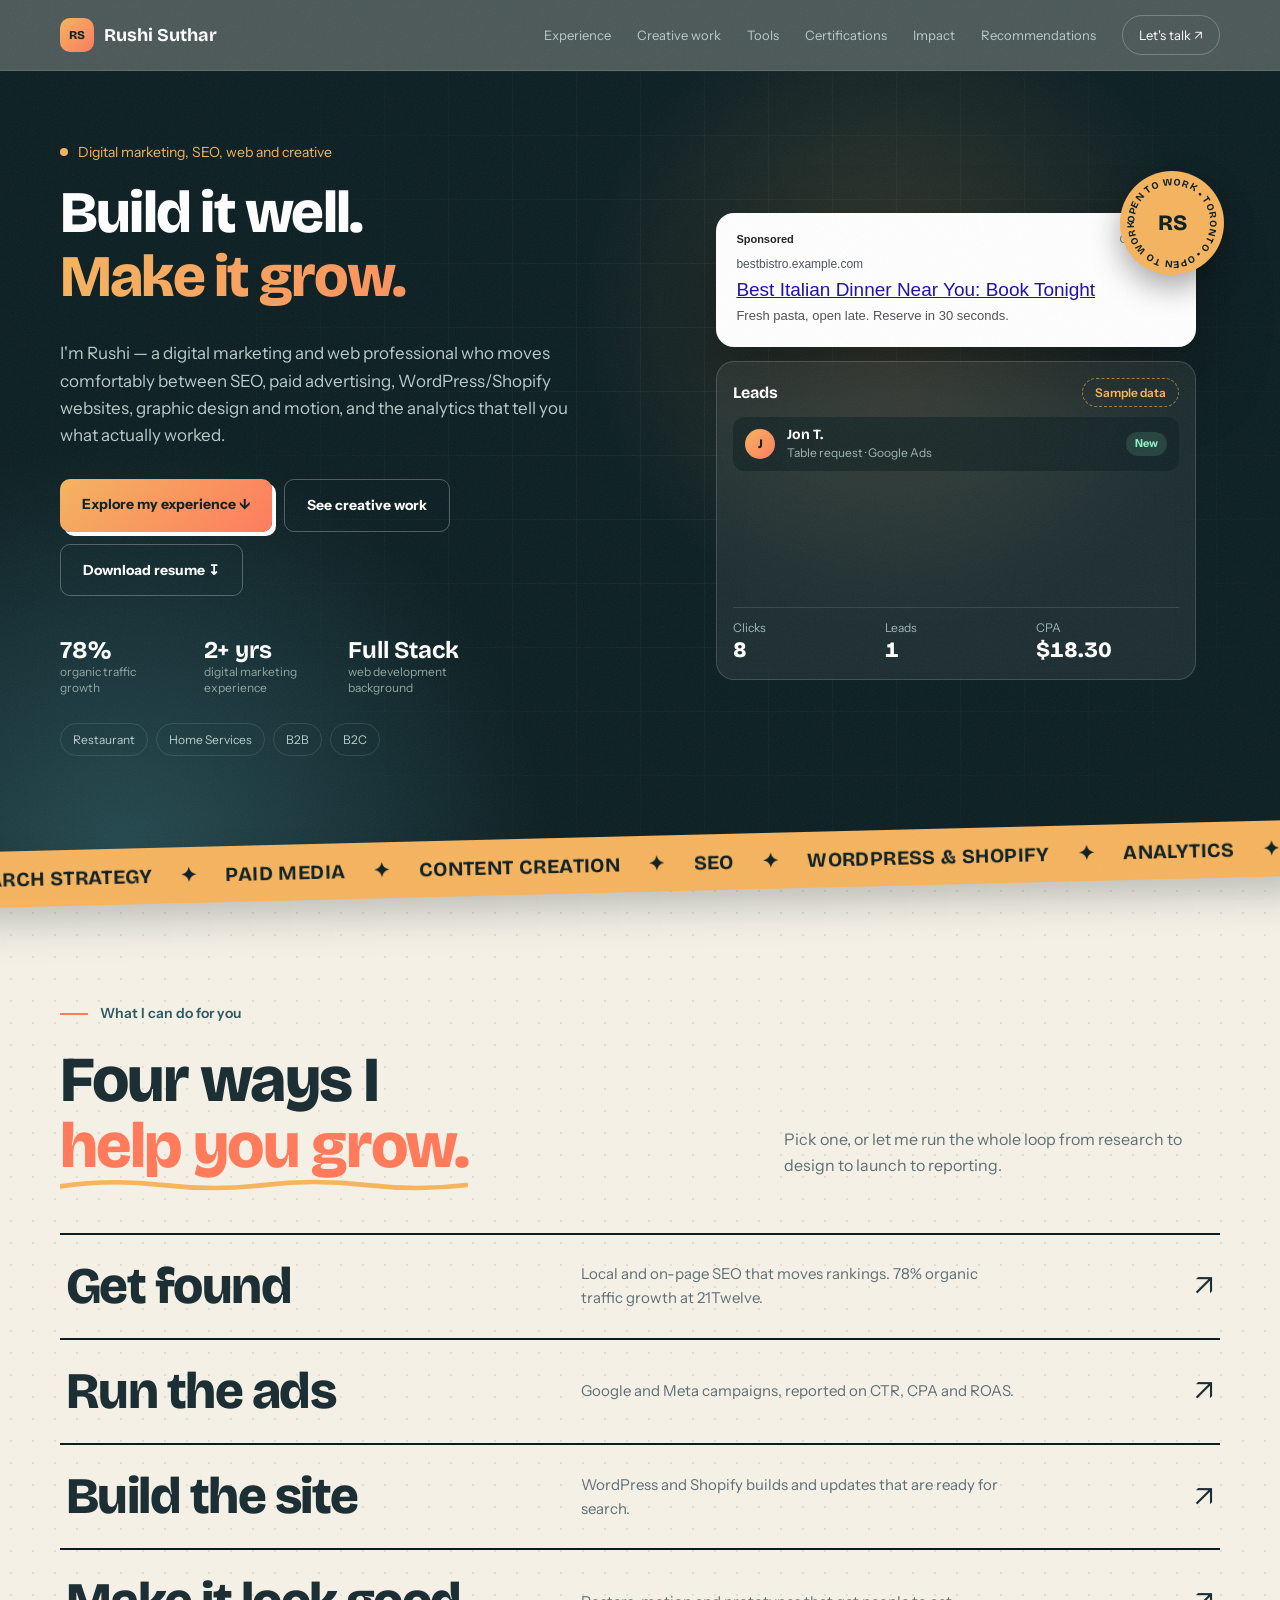
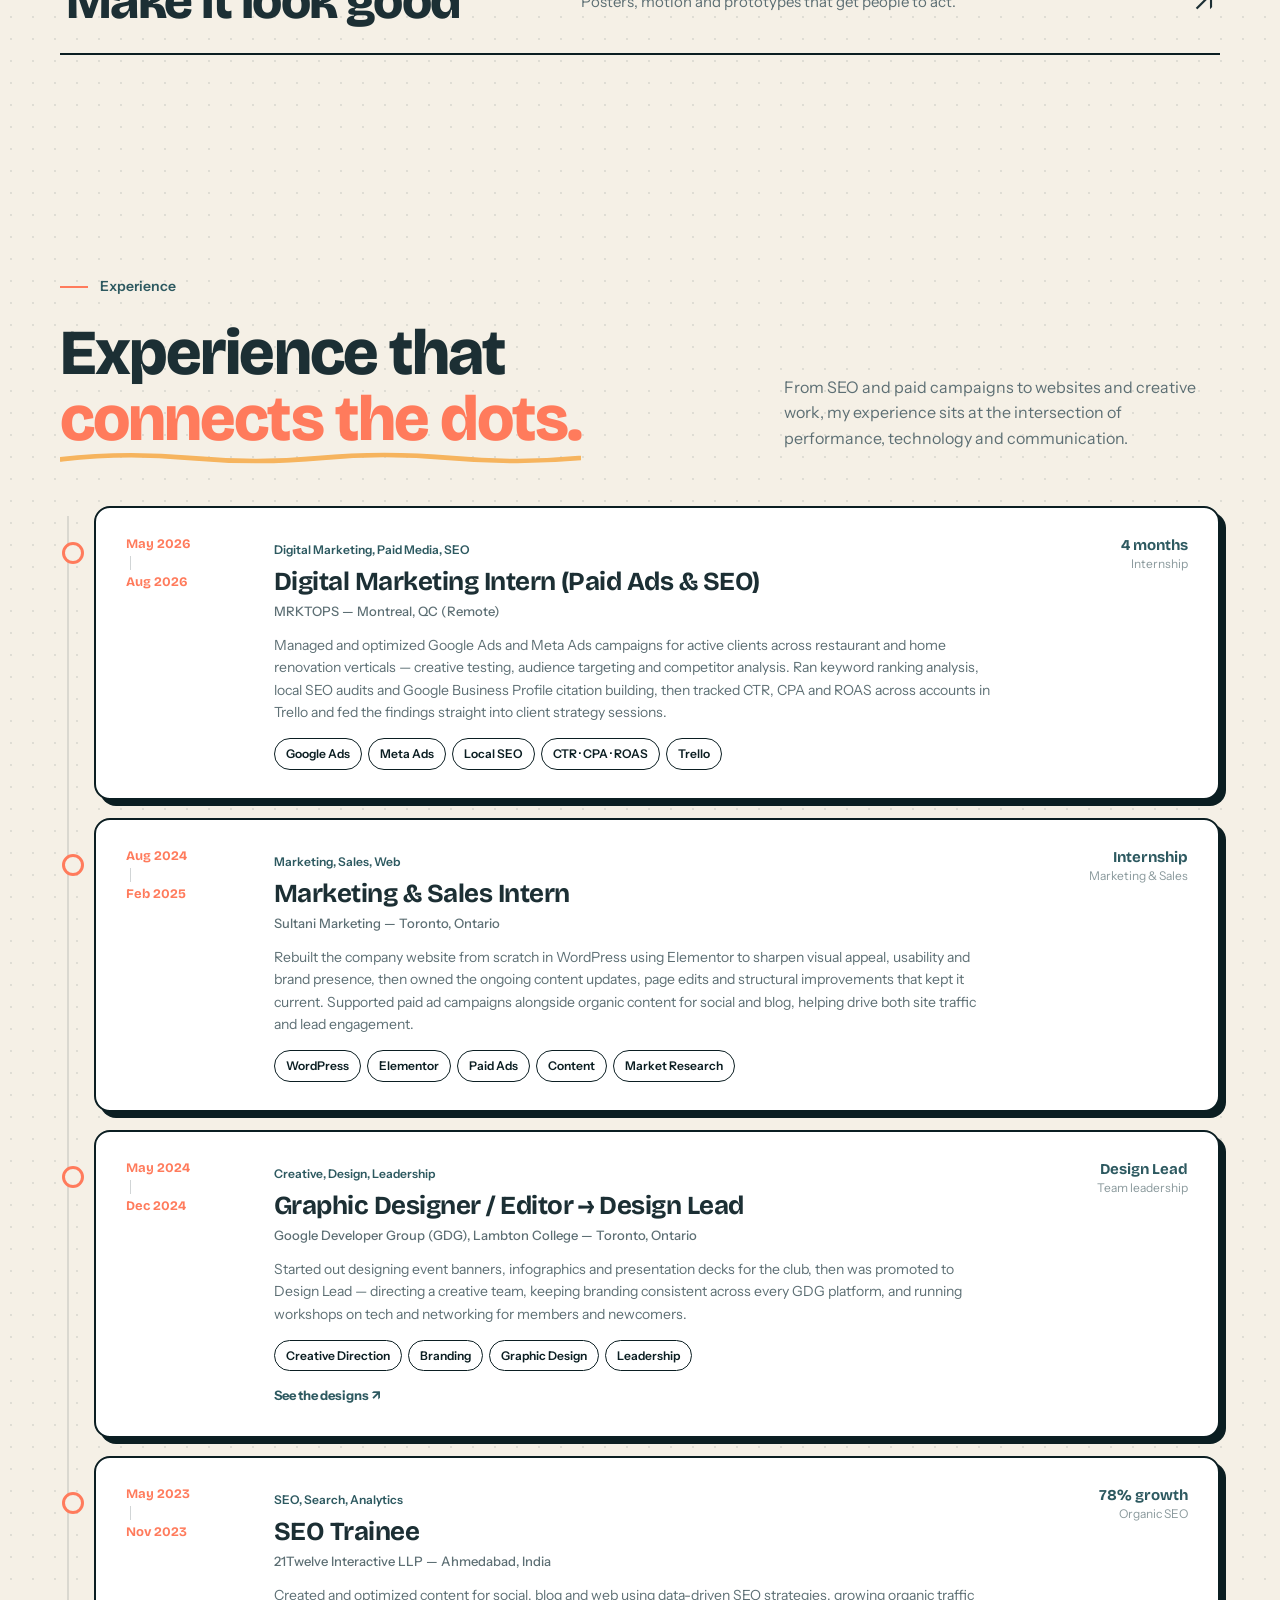
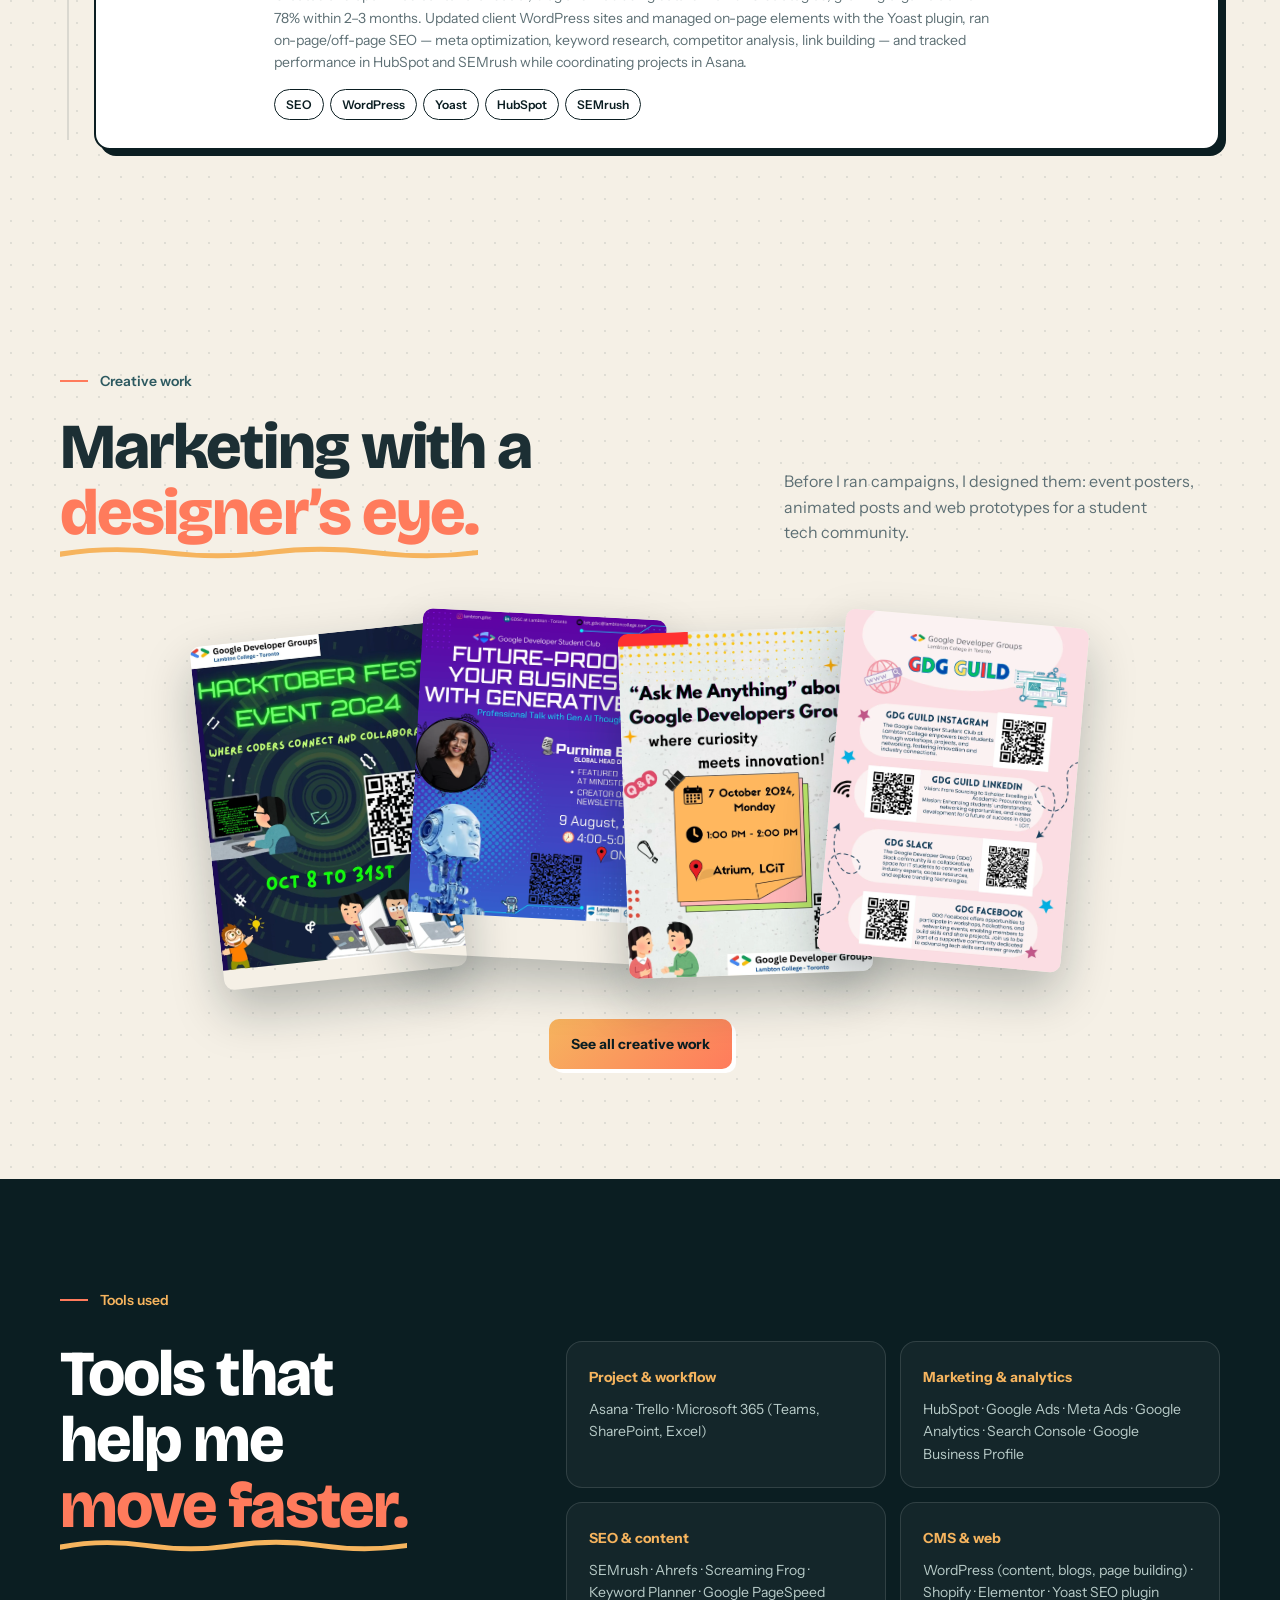
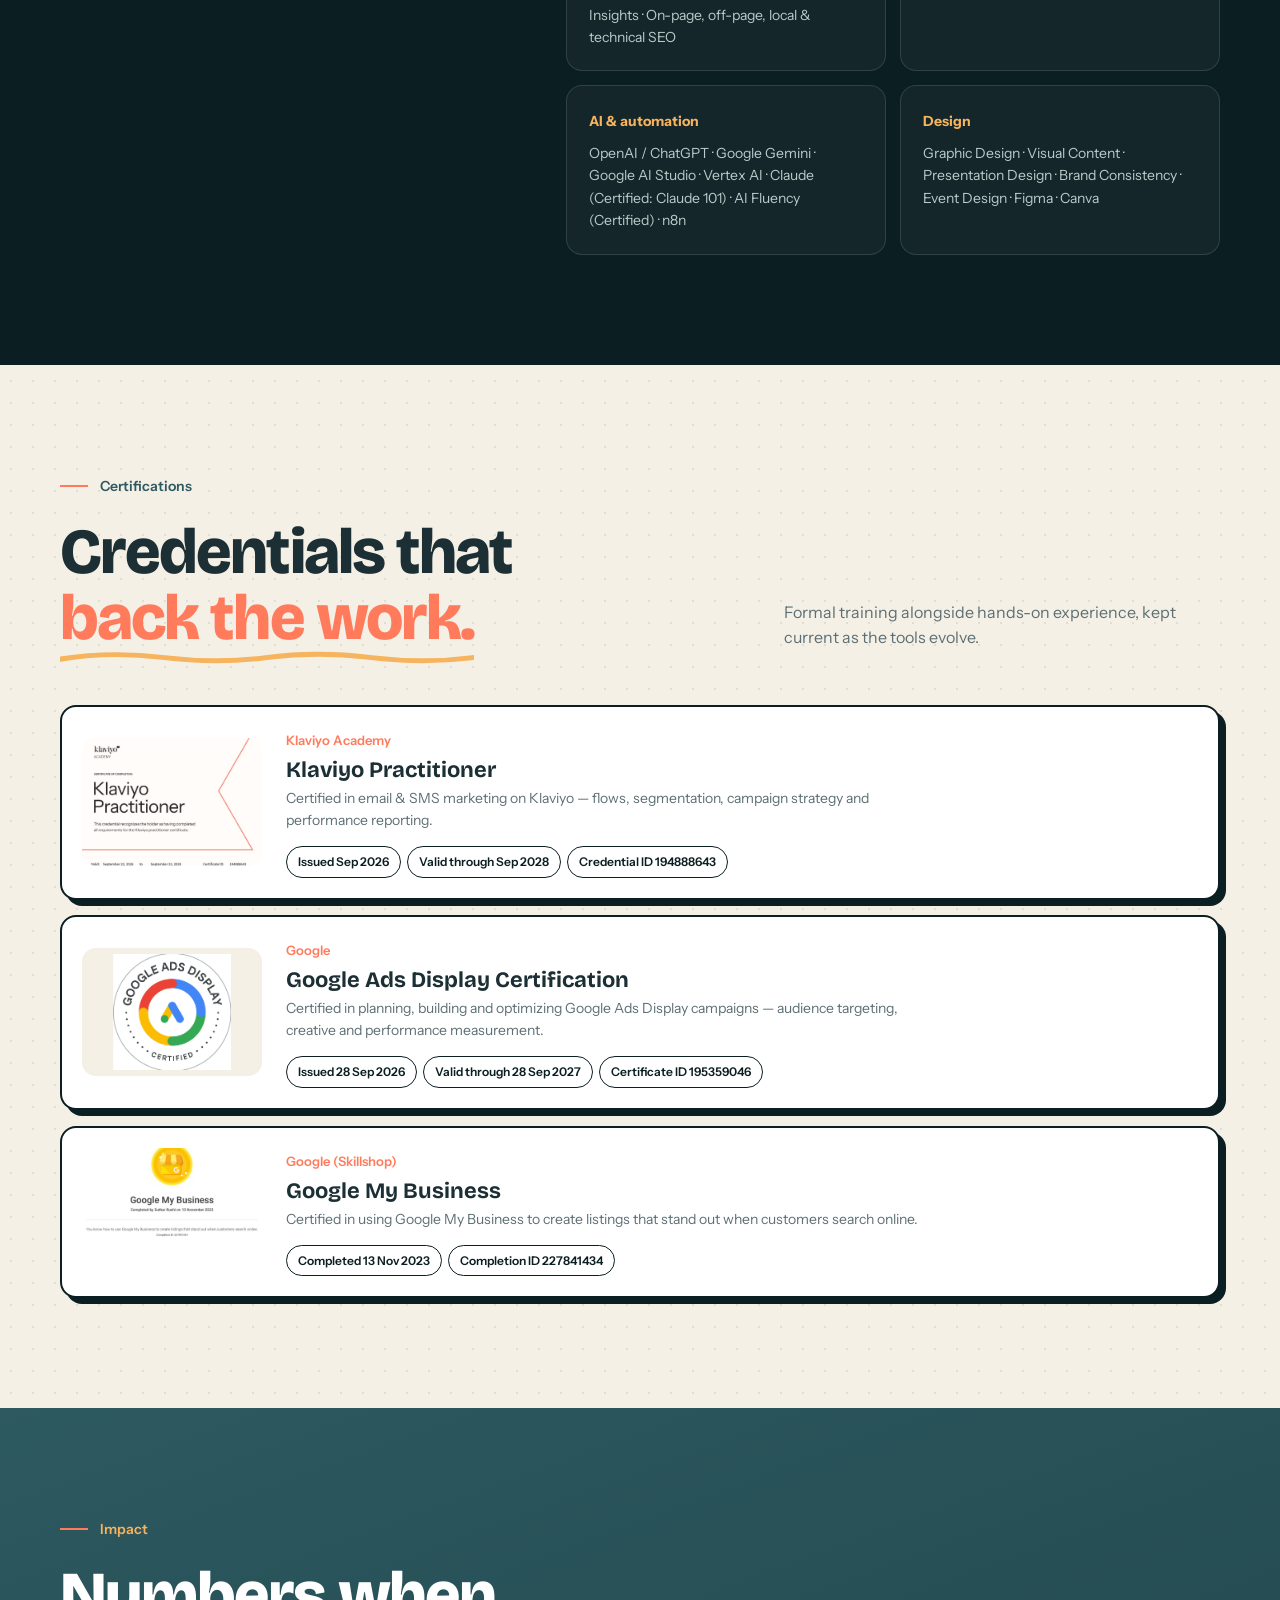
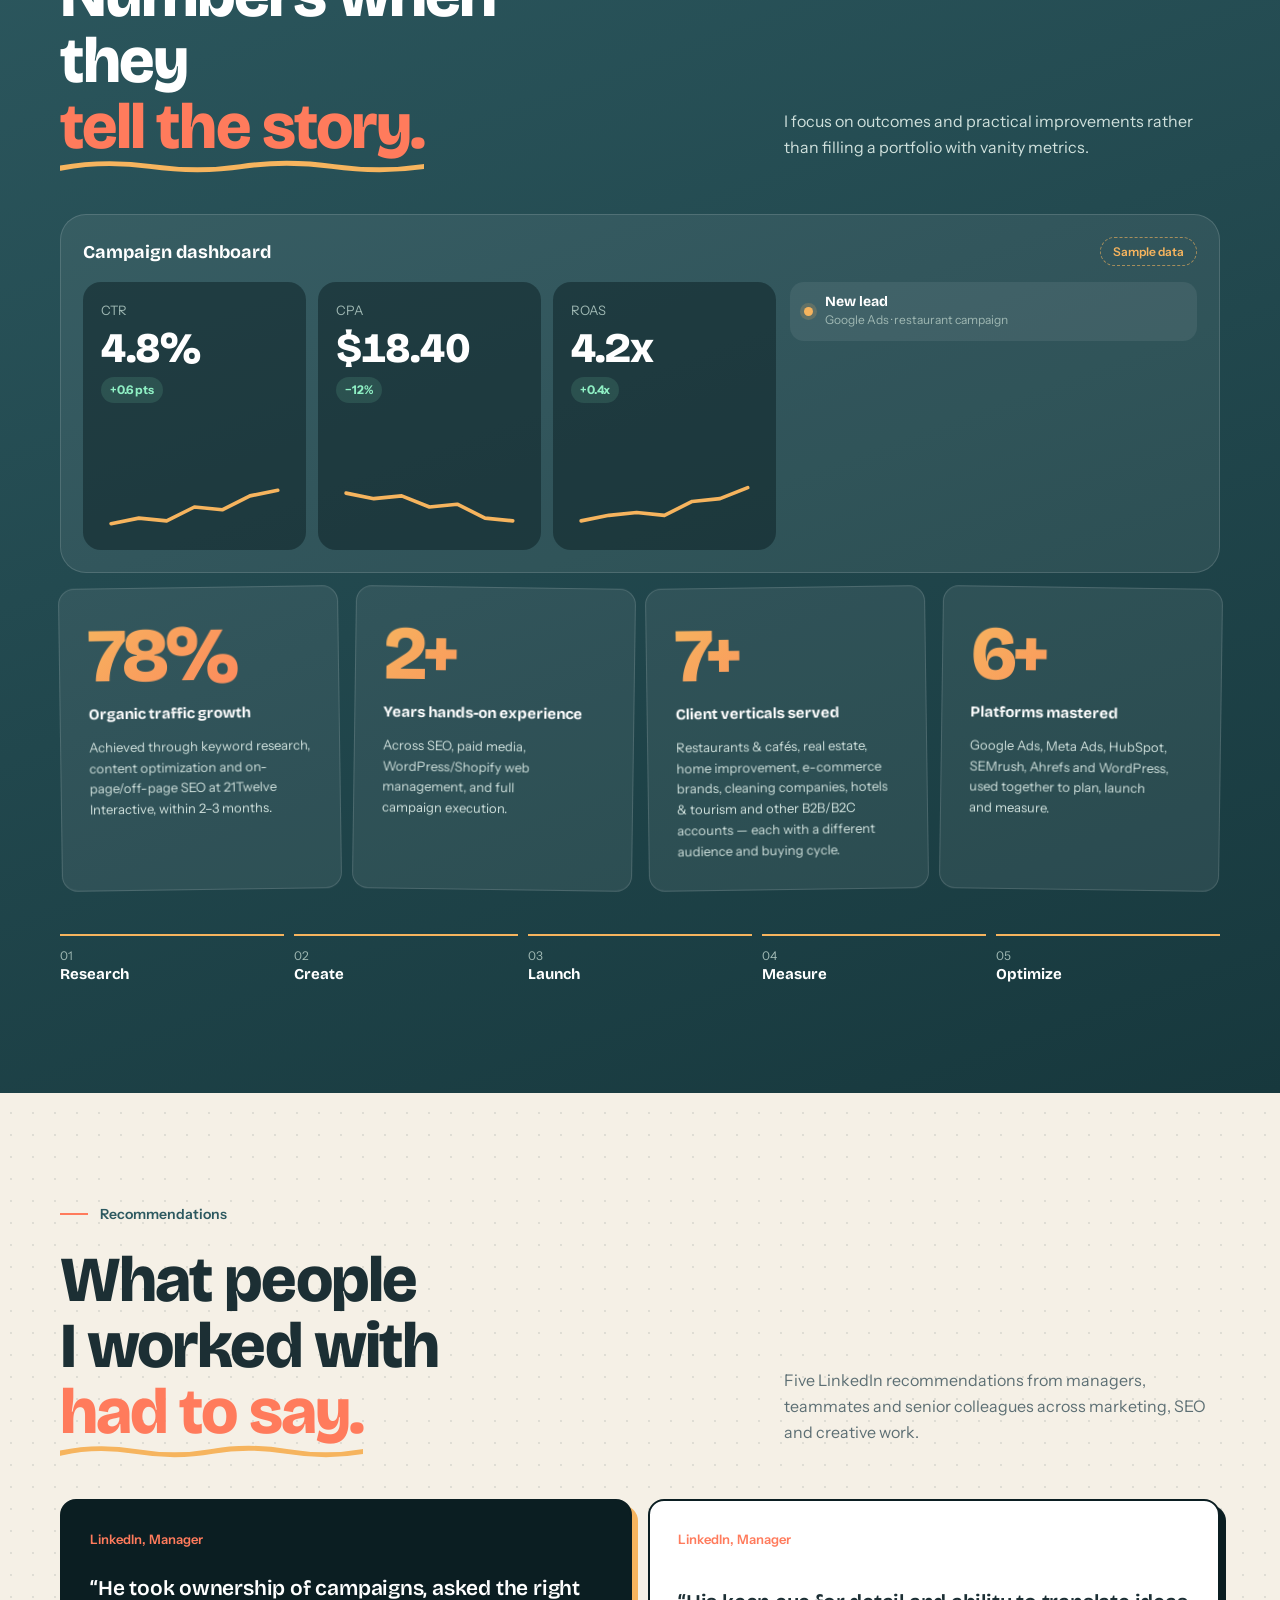
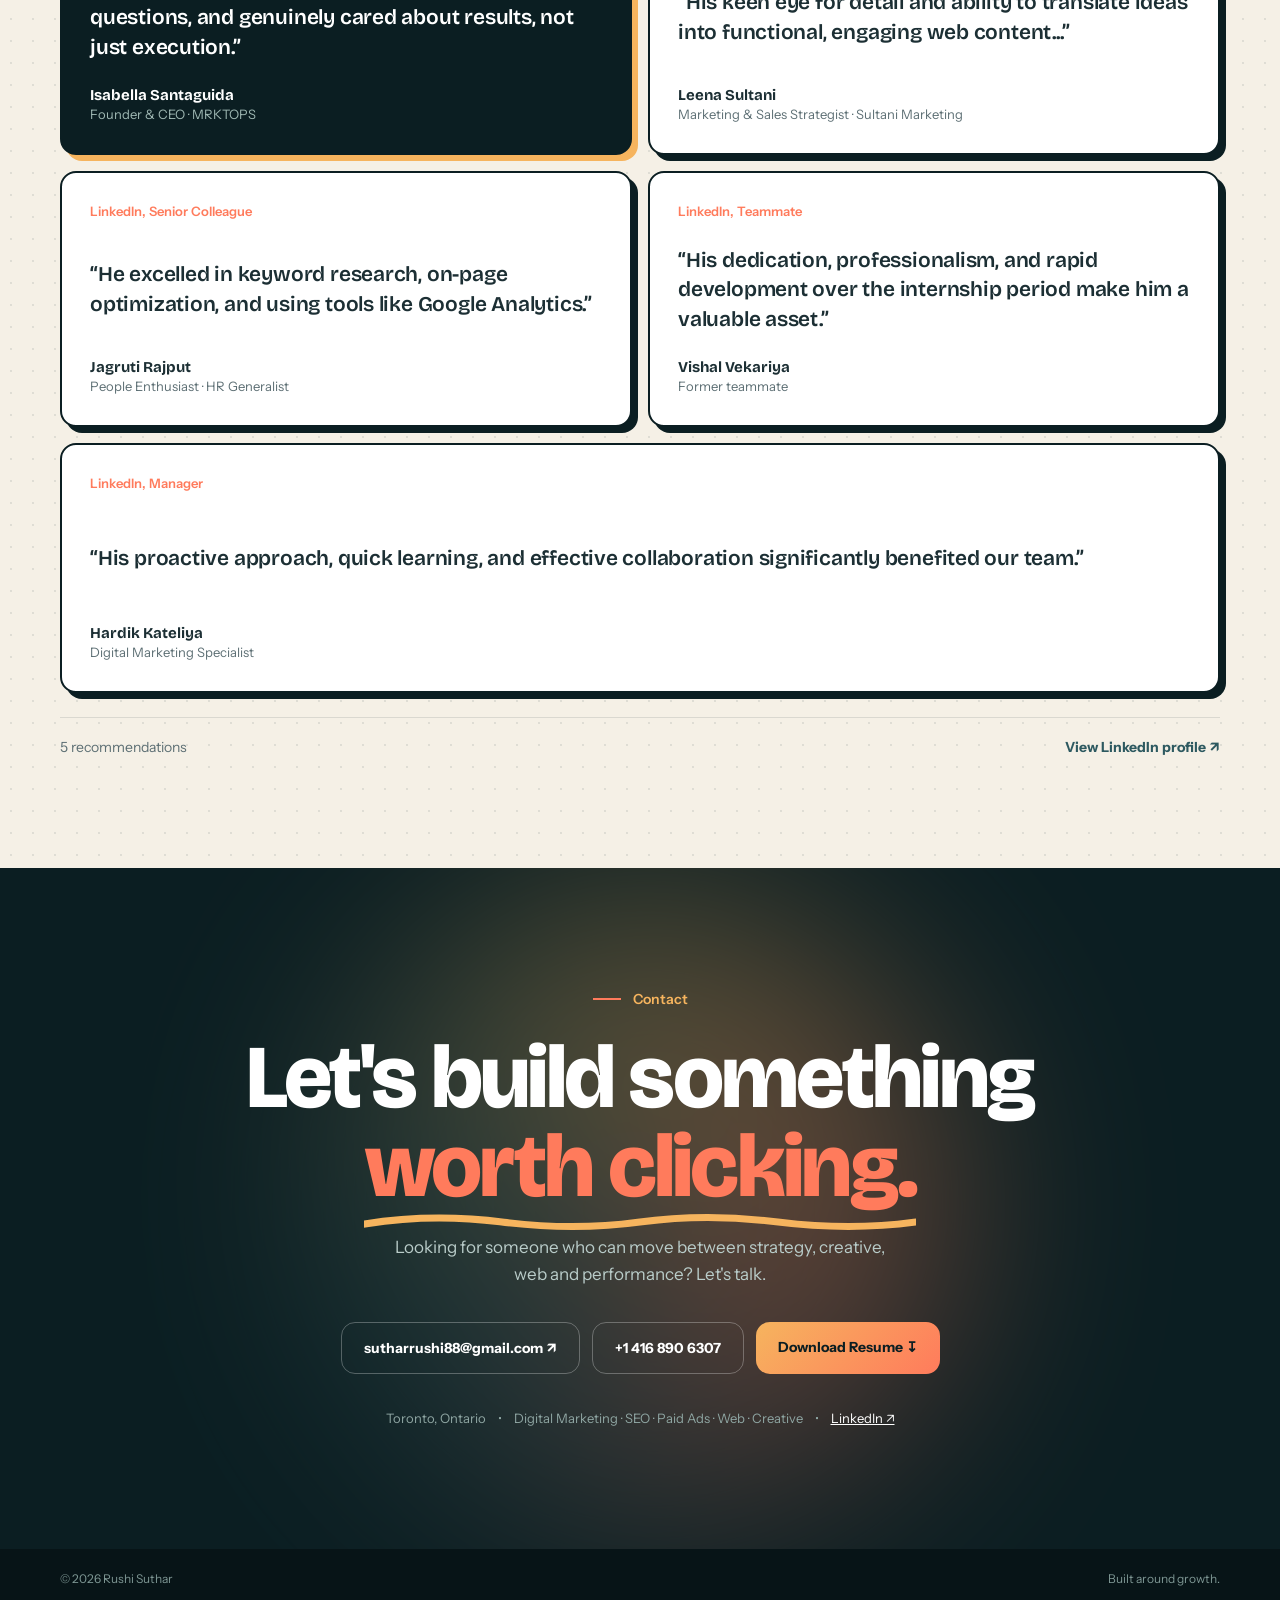
==== commit 5690a631: "changes in code" ====
--- a/index.html
+++ b/index.html
@@ -3,7 +3,7 @@
 <head>
 <meta charset="UTF-8">
 <meta name="viewport" content="width=device-width, initial-scale=1.0">
-<meta name="description" content="Rushi Suthar — Digital Marketing, SEO, Paid Media, Web and Creative portfolio.">
+<meta name="description" content="Rushi Suthar — Digital Marketing, SEO, Paid Media, Web, Graphic Design and Motion portfolio.">
 <meta name="theme-color" content="#0b1e22">
 <title>Rushi Suthar — Digital Marketing & Web</title>
 <link rel="preconnect" href="https://fonts.googleapis.com">
@@ -18,6 +18,7 @@
     <button class="menu" aria-label="Menu" aria-expanded="false">☰</button>
     <div class="links">
       <a href="#experience">Experience</a>
+      <a href="design.html">Creative work</a>
       <a href="#tools">Tools</a>
       <a href="#certifications">Certifications</a>
       <a href="#impact">Impact</a>
@@ -32,9 +33,10 @@
   <div class="hero-copy">
     <div class="eyebrow"><span></span>Digital marketing, SEO, web and creative</div>
     <h1><span class="ln"><span>Build it well.</span></span><span class="ln"><span class="grad">Make it grow.</span></span></h1>
-    <p>I'm Rushi — a digital marketing and web professional who moves comfortably between SEO, paid advertising, WordPress/Shopify websites, and the analytics that tell you what actually worked.</p>
+    <p>I'm Rushi — a digital marketing and web professional who moves comfortably between SEO, paid advertising, WordPress/Shopify websites, graphic design and motion, and the analytics that tell you what actually worked.</p>
     <div class="actions">
       <a href="#experience" class="btn primary">Explore my experience ↓</a>
+      <a href="design.html" class="btn light">See creative work</a>
       <a href="Rushi-Suthar-Resume.pdf" download class="btn light">Download resume ↧</a>
     </div>
     <div class="proof">
@@ -46,22 +48,42 @@
   </div>
 
   <div class="hero-visual">
-    <div class="serp" role="img" aria-label="Animated example: a search result climbs from position 8 to position 1">
-      <div class="serp-bar">
-        <svg viewBox="0 0 24 24"><circle cx="10" cy="10" r="6.5"/><path d="M15 15l6 6"/></svg>
-        <span class="typed"></span><i class="caret"></i>
-      </div>
-      <div class="serp-meta">Sample search results</div>
-      <ol class="serp-list"></ol>
-      <div class="serp-chip">+78% organic traffic · 21Twelve</div>
-    </div>
+    <div class="sticker" aria-hidden="true"><svg viewBox="0 0 120 120"><defs><path id="cp" d="M60 60m-44 0a44 44 0 1 1 88 0a44 44 0 1 1-88 0"/></defs><text><textPath href="#cp">Open to work • Toronto • Open to work • Toronto •</textPath></text></svg><b>RS</b></div>
+    <div class="adflow" role="img" aria-label="Animated example: an ad gets a click and a new lead appears in a CRM list">
+      <div class="ad">
+        <div class="ad-top"><span class="ad-tag">Sponsored</span><span class="ad-src"></span></div>
+        <div class="ad-url"></div><div class="ad-title"></div><p class="ad-desc"></p>
+        <i class="ad-ripple"></i>
+        <svg class="ad-cursor" viewBox="0 0 24 24"><path d="M5 3l14 7-6 2-2 6z"/></svg>
+      </div>
+      <div class="crm">
+        <div class="crm-head"><b>Leads</b><span class="sample">Sample data</span></div>
+        <ul class="crm-list"></ul>
+        <div class="crm-foot"><span>Clicks<b data-k="clicks">0</b></span><span>Leads<b data-k="leads">0</b></span><span>CPA<b data-k="cpa">$0</b></span></div>
+      </div>
+    </div>
+  </div>
   </div>
 </div></section>
 
 <div class="ticker"><div class="ticker-track">
-  <span>SEARCH STRATEGY</span>✦<span>PAID MEDIA</span>✦<span>CONTENT CREATION</span>✦<span>SEO</span>✦<span>WORDPRESS & SHOPIFY</span>✦<span>ANALYTICS</span>✦<span>RESEARCH</span>✦
+  <span>SEARCH STRATEGY</span>✦<span>PAID MEDIA</span>✦<span>CONTENT CREATION</span>✦<span>SEO</span>✦<span>WORDPRESS & SHOPIFY</span>✦<span>ANALYTICS</span>✦<span>GRAPHIC DESIGN</span>✦<span>MOTION</span>✦<span>BRANDING</span>✦
   <span>SEARCH STRATEGY</span>✦<span>PAID MEDIA</span>✦<span>CONTENT OPTIMIZATION</span>✦<span>LOCAL SEO</span>✦
 </div></div>
+
+<section id="services" class="section container">
+  <div class="label">What I can do for you</div>
+  <div class="section-intro">
+    <h2>Four ways I<br><em>help you grow.</em></h2>
+    <p>Pick one, or let me run the whole loop from research to design to launch to reporting.</p>
+  </div>
+  <div class="svc">
+    <a href="#impact"><b>Get found</b><span>Local and on-page SEO that moves rankings. 78% organic traffic growth at 21Twelve.</span><i>↗</i></a>
+    <a href="#experience"><b>Run the ads</b><span>Google and Meta campaigns, reported on CTR, CPA and ROAS.</span><i>↗</i></a>
+    <a href="#tools"><b>Build the site</b><span>WordPress and Shopify builds and updates that are ready for search.</span><i>↗</i></a>
+    <a href="design.html"><b>Make it look good</b><span>Posters, motion and prototypes that get people to act.</span><i>↗</i></a>
+  </div>
+</section>
 
 <section id="experience" class="section container">
   <div class="label">Experience</div>
@@ -103,6 +125,7 @@
         <h4>Google Developer Group (GDG), Lambton College — Toronto, Ontario</h4>
         <p>Started out designing event banners, infographics and presentation decks for the club, then was promoted to Design Lead — directing a creative team, keeping branding consistent across every GDG platform, and running workshops on tech and networking for members and newcomers.</p>
         <div class="exp-tags"><i>Creative Direction</i><i>Branding</i><i>Graphic Design</i><i>Leadership</i></div>
+        <a class="exp-link" href="design.html">See the designs ↗</a>
       </div>
       <div class="exp-note"><b>Design Lead</b><span>Team leadership</span></div>
     </article>
@@ -121,6 +144,21 @@
   </div>
 </section>
 
+<section id="creative" class="section container">
+  <div class="label">Creative work</div>
+  <div class="section-intro">
+    <h2>Marketing with a<br><em>designer’s eye.</em></h2>
+    <p>Before I ran campaigns, I designed them: event posters, animated posts and web prototypes for a student tech community.</p>
+  </div>
+  <div class="teaser">
+    <a href="design.html#posters" style="--r:-6;--y:14"><img src="assets/posters/hacktober-oct8.webp" alt="Hacktober Fest 2024 poster" loading="lazy"></a>
+    <a href="design.html#posters" style="--r:3;--y:-6"><img src="assets/posters/genai.webp" alt="Generative AI talk poster" loading="lazy"></a>
+    <a href="design.html#posters" style="--r:-2;--y:10"><img src="assets/posters/ama-oct7.webp" alt="Ask Me Anything poster" loading="lazy"></a>
+    <a href="design.html#posters" style="--r:5;--y:-2"><img src="assets/posters/guild.webp" alt="GDG Guild poster" loading="lazy"></a>
+  </div>
+  <div class="teaser-cta"><a href="design.html" class="btn primary">See all creative work</a></div>
+</section>
+
 <section id="tools" class="section toolkit">
 <div class="container">
   <div class="label">Tools used</div>
@@ -135,7 +173,7 @@
       <div><small>SEO & content</small><p>SEMrush · Ahrefs · Screaming Frog · Keyword Planner · Google PageSpeed Insights · On-page, off-page, local & technical SEO</p></div>
       <div><small>CMS & web</small><p>WordPress (content, blogs, page building) · Shopify · Elementor · Yoast SEO plugin</p></div>
       <div><small>AI & automation</small><p>OpenAI / ChatGPT · Google Gemini · Google AI Studio · Vertex AI · Claude (Certified: Claude 101) · AI Fluency (Certified) · n8n</p></div>
-      <div><small>Design</small><p>Graphic Design · Visual Content · Presentation Design · Brand Consistency · Event Design</p></div>
+      <div><small>Design</small><p>Graphic Design · Visual Content · Presentation Design · Brand Consistency · Event Design · Figma · Canva</p></div>
     </div>
   </div>
 </div>
--- a/style.css
+++ b/style.css
@@ -339,3 +339,146 @@
 .kpi{display:flex;flex-direction:column;align-items:flex-start}
 .kpi .sp{height:64px;margin-top:auto;padding-top:14px}
 @media(max-width:560px){.kpi{display:grid;align-items:center}.kpi .sp{height:44px;padding-top:0;margin-top:8px}}
+
+/* ===== Creative work page ===== */
+.studio .hero h1{font-size:clamp(34px,4.2vw,58px)}
+.studio .ln{white-space:normal}
+.fan{position:relative;height:560px;--px:0;--py:0}
+.fan img{position:absolute;left:50%;top:50%;width:44%;border-radius:10px;box-shadow:0 30px 70px rgba(0,0,0,.5);transform:translate(calc(-50% + var(--x)*1% + var(--px)*var(--d)*1px),calc(-50% + var(--y)*1% + var(--py)*var(--d)*1px)) rotate(calc(var(--r)*1deg));transition:transform .5s ease-out;animation:fanin 1.1s calc(.3s + var(--n)*.12s) cubic-bezier(.2,.8,.2,1) backwards}
+.fan img:last-child{z-index:2}
+@keyframes fanin{from{opacity:0;transform:translate(-50%,70%) rotate(0)}}
+.dark{background:var(--ink);color:#fff}
+.dark .label{color:var(--amber)}
+.dark .section-intro p{color:#b9ccc9}
+.dark h2 em,.why h2 em{font-style:normal;color:var(--coral)}
+.camp{display:grid;grid-template-columns:.8fr 1.2fr;gap:50px;padding:54px 0;border-top:1px solid rgba(28,47,52,.14);align-items:start}
+.camp-text{position:sticky;top:100px}
+.camp-text h3{font:700 30px/1.1 var(--d);letter-spacing:-.02em;margin:6px 0 12px}
+.camp-text p{font-size:15px;color:var(--muted);max-width:46ch}
+.camp-art{display:flex;gap:16px;align-items:flex-start}
+.camp-art .shot{flex:1;min-width:0;max-width:380px}
+.shot{display:block;padding:0;border:0;background:#e9e3d6;border-radius:12px;overflow:hidden;box-shadow:0 18px 44px rgba(11,30,34,.18);transition:transform .3s,box-shadow .3s}
+.shot:hover{transform:translateY(-4px);box-shadow:0 26px 56px rgba(11,30,34,.26)}
+.shot:focus-visible{outline:2px solid var(--coral);outline-offset:3px}
+.shot img{display:block;width:100%;height:auto}
+.reel{display:grid;grid-template-columns:repeat(3,1fr);gap:16px}
+.reel figure.wide{grid-column:1/-1}
+.reel video,.protos video{display:block;width:100%;border-radius:14px;background:#000}
+.reel figcaption{font-size:13px;color:#9fb8b3;margin-top:8px}
+.reel .wide video{max-height:620px;object-fit:cover}
+.ik{display:grid;grid-template-columns:1.6fr .8fr;gap:36px;align-items:start}
+.frame{background:#fff;border-radius:16px;overflow:hidden;box-shadow:0 26px 70px rgba(11,30,34,.18)}
+.dots{display:flex;align-items:center;gap:6px;padding:10px 14px;background:#e9e3d6}
+.dots i{width:10px;height:10px;border-radius:50%;background:#c9c1ae}
+.dots small{margin-left:10px;font-size:12px;color:var(--muted)}
+.frame .shot{width:100%;border-radius:0;box-shadow:none;cursor:zoom-in}
+.frame .shot:hover{transform:none}
+.ik-side h3{font:700 28px/1.1 var(--d);letter-spacing:-.02em}
+.ik-side>p{font-size:14px;color:var(--muted);margin:10px 0 18px}
+.ik-tabs{display:flex;flex-wrap:wrap;gap:6px}
+.tab{font:600 13px 'Instrument Sans',sans-serif;padding:7px 14px;border-radius:20px;border:1px solid rgba(28,47,52,.2);background:transparent;color:var(--text);transition:background .2s,color .2s}
+.tab:hover{background:#efe8da}
+.tab[aria-pressed=true]{background:var(--ink);color:#fff;border-color:var(--ink)}
+.ik-side .ik-cap{min-height:3.2em;margin:18px 0 0;color:var(--text)}
+.protos{display:grid;grid-template-columns:1fr 1fr;gap:20px;margin-top:70px}
+.protos figcaption{font-size:14px;color:var(--muted);margin-top:10px}
+.protos figcaption b{display:block;font:700 18px var(--d);color:var(--text)}
+.deck{display:flex;justify-content:space-between;align-items:center;gap:16px;flex-wrap:wrap;margin-top:60px;padding-top:24px;border-top:1px solid rgba(28,47,52,.14)}
+.deck b{display:block;font:700 18px var(--d)}
+.deck span{font-size:14px;color:var(--muted)}
+.deck .btn{color:var(--text);border-color:rgba(28,47,52,.3)}
+.deck .btn:hover{background:#efe8da}
+.why{background:#efe8da}
+.why-grid{display:grid;grid-template-columns:repeat(3,1fr);gap:36px;margin-top:30px}
+.why-grid>div{border-top:2px solid var(--coral);padding-top:16px}
+.why-grid h3{font:700 22px/1.2 var(--d);letter-spacing:-.01em;margin-bottom:8px}
+.why-grid p{font-size:15px;color:var(--muted)}
+.lb{position:fixed;inset:0;z-index:90;background:rgba(7,20,23,.93);display:none;place-items:center;padding:24px}
+.lb.open{display:grid;grid-template-columns:auto 1fr auto;gap:12px}
+.lb figure{justify-self:center;text-align:center;min-width:0}
+.lb img{max-width:min(86vw,1100px);max-height:82vh;width:auto;height:auto;border-radius:8px}
+.lb figcaption{color:#b9ccc9;font-size:13px;margin-top:10px}
+.lb button{width:46px;height:46px;border-radius:50%;border:1px solid rgba(255,255,255,.3);background:rgba(255,255,255,.08);color:#fff;font-size:22px;line-height:1}
+.lb button:hover{background:rgba(255,255,255,.2)}
+.lb button:focus-visible{outline:2px solid var(--amber)}
+.lb-x{position:absolute;top:18px;right:18px}
+.lb.single .lb-p,.lb.single .lb-n{visibility:hidden}
+.lb,.lb *{cursor:auto}.lb button{cursor:pointer}
+.exp-link{display:inline-block;margin-top:14px;font-size:13px;font-weight:700;color:var(--teal);text-decoration:none}
+.exp-link:hover{color:var(--coral)}
+/* homepage teaser */
+.teaser{display:flex;justify-content:center;gap:0;padding:20px 0 10px}
+.teaser a{display:block;width:21%;margin:0 -1.5%;border-radius:10px;overflow:hidden;box-shadow:0 22px 50px rgba(11,30,34,.28);transform:rotate(calc(var(--r)*1deg)) translateY(calc(var(--y)*1px));transition:transform .4s cubic-bezier(.3,1.4,.5,1)}
+.teaser a:hover{transform:rotate(0) translateY(-14px);z-index:2}
+.teaser img{display:block;width:100%;height:auto}
+.teaser-cta{text-align:center;margin-top:44px}
+.teaser-cta .btn{color:var(--ink)}
+@media(max-width:900px){
+  .fan{height:420px;margin-top:10px}.fan img{width:40%}
+  .camp,.ik{grid-template-columns:1fr;gap:24px}.camp-text{position:static}
+  .why-grid,.protos{grid-template-columns:1fr}
+  .reel{grid-template-columns:1fr 1fr}
+  .teaser a{width:24%}
+}
+@media(max-width:560px){
+  .reel{grid-template-columns:1fr}
+  .camp-art{flex-wrap:wrap}.camp-art .shot{flex:1 1 44%}
+  .lb.open{grid-template-columns:1fr;grid-template-rows:1fr auto}.lb-p,.lb-n{position:absolute;bottom:18px}.lb-p{left:24px}.lb-n{right:24px}
+  .lb img{max-width:92vw;max-height:70vh}
+  .teaser{flex-wrap:wrap;gap:12px}.teaser a{width:46%;margin:0;transform:none}.teaser a:nth-child(n+3){display:none}
+}
+
+/* ===== Hero: ad to lead ===== */
+.adflow{display:flex;flex-direction:column;gap:14px;width:min(480px,100%)}
+.ad{position:relative;background:#fff;color:#202124;border-radius:18px;padding:18px 20px 20px;font-family:Arial,Helvetica,sans-serif;box-shadow:0 30px 70px rgba(0,0,0,.45);overflow:hidden}
+.ad-top{display:flex;justify-content:space-between;font-size:11px;color:#70757a;margin-bottom:6px}
+.ad-tag{font-weight:700;color:#202124}
+.ad-url{font-size:12px;color:#4d5156}
+.ad-title{font-size:19px;line-height:1.25;color:#1a0dab;margin:4px 0;transition:text-decoration .2s}
+.ad-desc{font-size:13px;color:#4d5156}
+.ad-ripple{position:absolute;left:46px;top:70px;width:14px;height:14px;margin:-7px;border-radius:50%;background:rgba(255,123,92,.5);opacity:0}
+.ad-cursor{position:absolute;left:46px;top:70px;width:22px;height:22px;fill:var(--ink);stroke:#fff;stroke-width:1.5;opacity:0;transform:translate(140px,110px)}
+.click .ad-cursor{animation:adcur 1.1s ease-in-out forwards}
+.click .ad-ripple{animation:adrip .6s .85s ease-out forwards}
+.click .ad-title{text-decoration:underline;transition-delay:.8s}
+@keyframes adcur{0%{opacity:0;transform:translate(140px,110px)}20%{opacity:1}85%{opacity:1;transform:translate(0,0) scale(1)}92%{transform:translate(0,0) scale(.82)}100%{opacity:0;transform:translate(0,0) scale(1)}}
+@keyframes adrip{from{opacity:1;transform:scale(1)}to{opacity:0;transform:scale(5)}}
+.crm{background:rgba(255,255,255,.07);border:1px solid rgba(255,255,255,.16);backdrop-filter:blur(14px);border-radius:18px;padding:16px}
+.crm-head{display:flex;justify-content:space-between;align-items:center;gap:8px;margin-bottom:10px}
+.crm-head b{font:700 16px var(--d)}
+.crm-list{list-style:none;display:flex;flex-direction:column;gap:7px;min-height:180px}
+.crm-list li{display:flex;align-items:center;gap:12px;background:rgba(11,30,34,.55);border-radius:12px;padding:9px 12px;animation:slidein .6s cubic-bezier(.2,.8,.2,1)}
+.crm-list li>div{flex:1;min-width:0}
+.av{display:grid;place-items:center;width:30px;height:30px;border-radius:50%;background:linear-gradient(135deg,var(--amber),var(--coral));color:var(--ink);font:800 13px var(--d);flex:none}
+.crm-list b{display:block;font:700 14px var(--d)}
+.crm-list small{display:block;font-size:12px;color:#9fb8b3;white-space:nowrap;overflow:hidden;text-overflow:ellipsis}
+.crm-list em{font-style:normal;font-size:11px;font-weight:700;color:#8ff0c4;background:rgba(143,240,196,.14);padding:3px 9px;border-radius:20px}
+.crm-foot{display:grid;grid-template-columns:repeat(3,1fr);gap:8px;margin-top:10px;padding-top:10px;border-top:1px solid var(--line)}
+.crm-foot span{font-size:12px;color:#9fb8b3}
+.crm-foot b{display:block;font:800 22px var(--d);color:#fff;font-variant-numeric:tabular-nums}
+.sticker{position:absolute;right:-4px;top:-6px;z-index:3;width:104px;height:104px;display:grid;place-items:center;background:var(--amber);border-radius:50%;box-shadow:0 12px 30px rgba(0,0,0,.35)}
+.sticker svg{position:absolute;inset:0;animation:spin 16s linear infinite}
+.sticker text{font:700 11.5px var(--d);fill:var(--ink);letter-spacing:.08em;text-transform:uppercase}
+.sticker b{font:800 22px var(--d);color:var(--ink)}
+@media(max-width:560px){.sticker{width:84px;height:84px;right:0}.crm-list{min-height:0}}
+
+/* ===== Creative restyle ===== */
+body{background-image:radial-gradient(rgba(28,47,52,.1) 1px,transparent 1px);background-size:22px 22px}
+body::after{content:"";position:fixed;inset:0;z-index:60;pointer-events:none;opacity:.07;background-image:url("data:image/svg+xml,%3Csvg xmlns='http://www.w3.org/2000/svg' width='140' height='140'%3E%3Cfilter id='n'%3E%3CfeTurbulence type='fractalNoise' baseFrequency='.9' numOctaves='2'/%3E%3C/filter%3E%3Crect width='140' height='140' filter='url(%23n)'/%3E%3C/svg%3E")}
+.section-intro h2 em,.contact h2 em,.toolkit h2 em{background:url("data:image/svg+xml,%3Csvg xmlns='http://www.w3.org/2000/svg' viewBox='0 0 100 8' preserveAspectRatio='none'%3E%3Cpath d='M0 5Q12 0 25 4T50 4T75 4T100 4' fill='none' stroke='%23f6b45e' stroke-width='3' stroke-linecap='round'/%3E%3C/svg%3E") no-repeat 0 100%/100% .2em;padding-bottom:.12em}
+.experience-card,.cert-card,.recommendation,.dash-light{border:2px solid var(--ink);border-radius:16px;box-shadow:6px 6px 0 var(--ink)}
+.experience-card:hover,.cert-card:hover,.recommendation:hover{box-shadow:9px 9px 0 var(--coral);transform:translate(-3px,-3px)}
+.recommendation.featured{box-shadow:6px 6px 0 var(--amber)}
+.recommendation.featured:hover{box-shadow:9px 9px 0 var(--coral)}
+.exp-tags i,.cert-meta i{border:1.5px solid var(--ink);background:#fff;color:var(--ink);font-weight:600}
+.btn{border-radius:10px}
+.primary{box-shadow:4px 4px 0 #fff}.primary:hover{box-shadow:7px 7px 0 #fff}
+.tool-list>div,.impact-card{border-radius:16px}
+.impact-card:nth-child(odd){transform:rotate(-.8deg)}.impact-card:nth-child(even){transform:rotate(.8deg)}
+.svc{border-top:2px solid var(--ink)}
+.svc a{display:grid;grid-template-columns:1fr 1.2fr auto;gap:30px;align-items:center;padding:26px 6px;border-bottom:2px solid var(--ink);text-decoration:none;color:var(--text);transition:padding .3s,background .3s}
+.svc a:hover{padding-left:20px;background:var(--amber)}
+.svc b{font:800 clamp(28px,4vw,52px)/1 var(--d);letter-spacing:-.03em}
+.svc span{font-size:15px;color:var(--muted);max-width:44ch}.svc a:hover span{color:var(--ink)}
+.svc i{font-style:normal;font-size:30px}
+@media(max-width:700px){.svc a{grid-template-columns:1fr auto;gap:8px}.svc span{grid-column:1/-1;grid-row:2}}
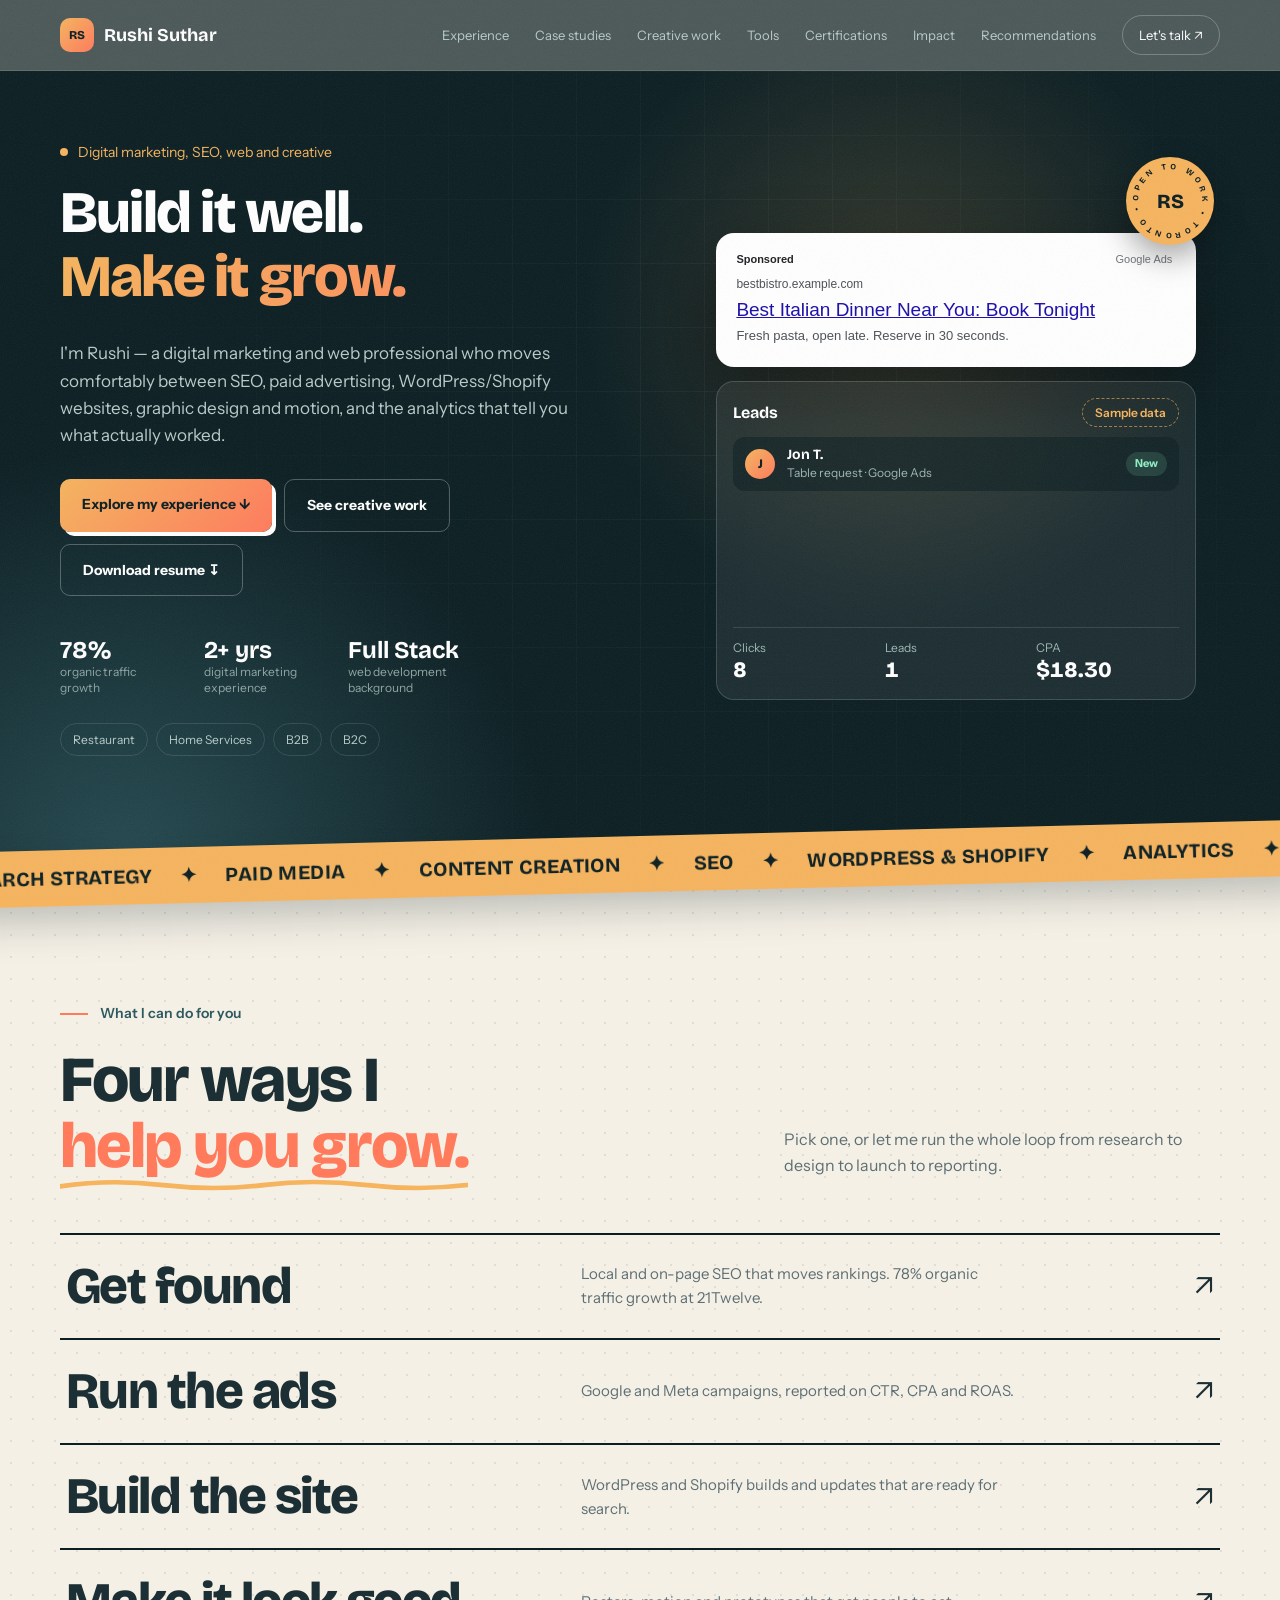
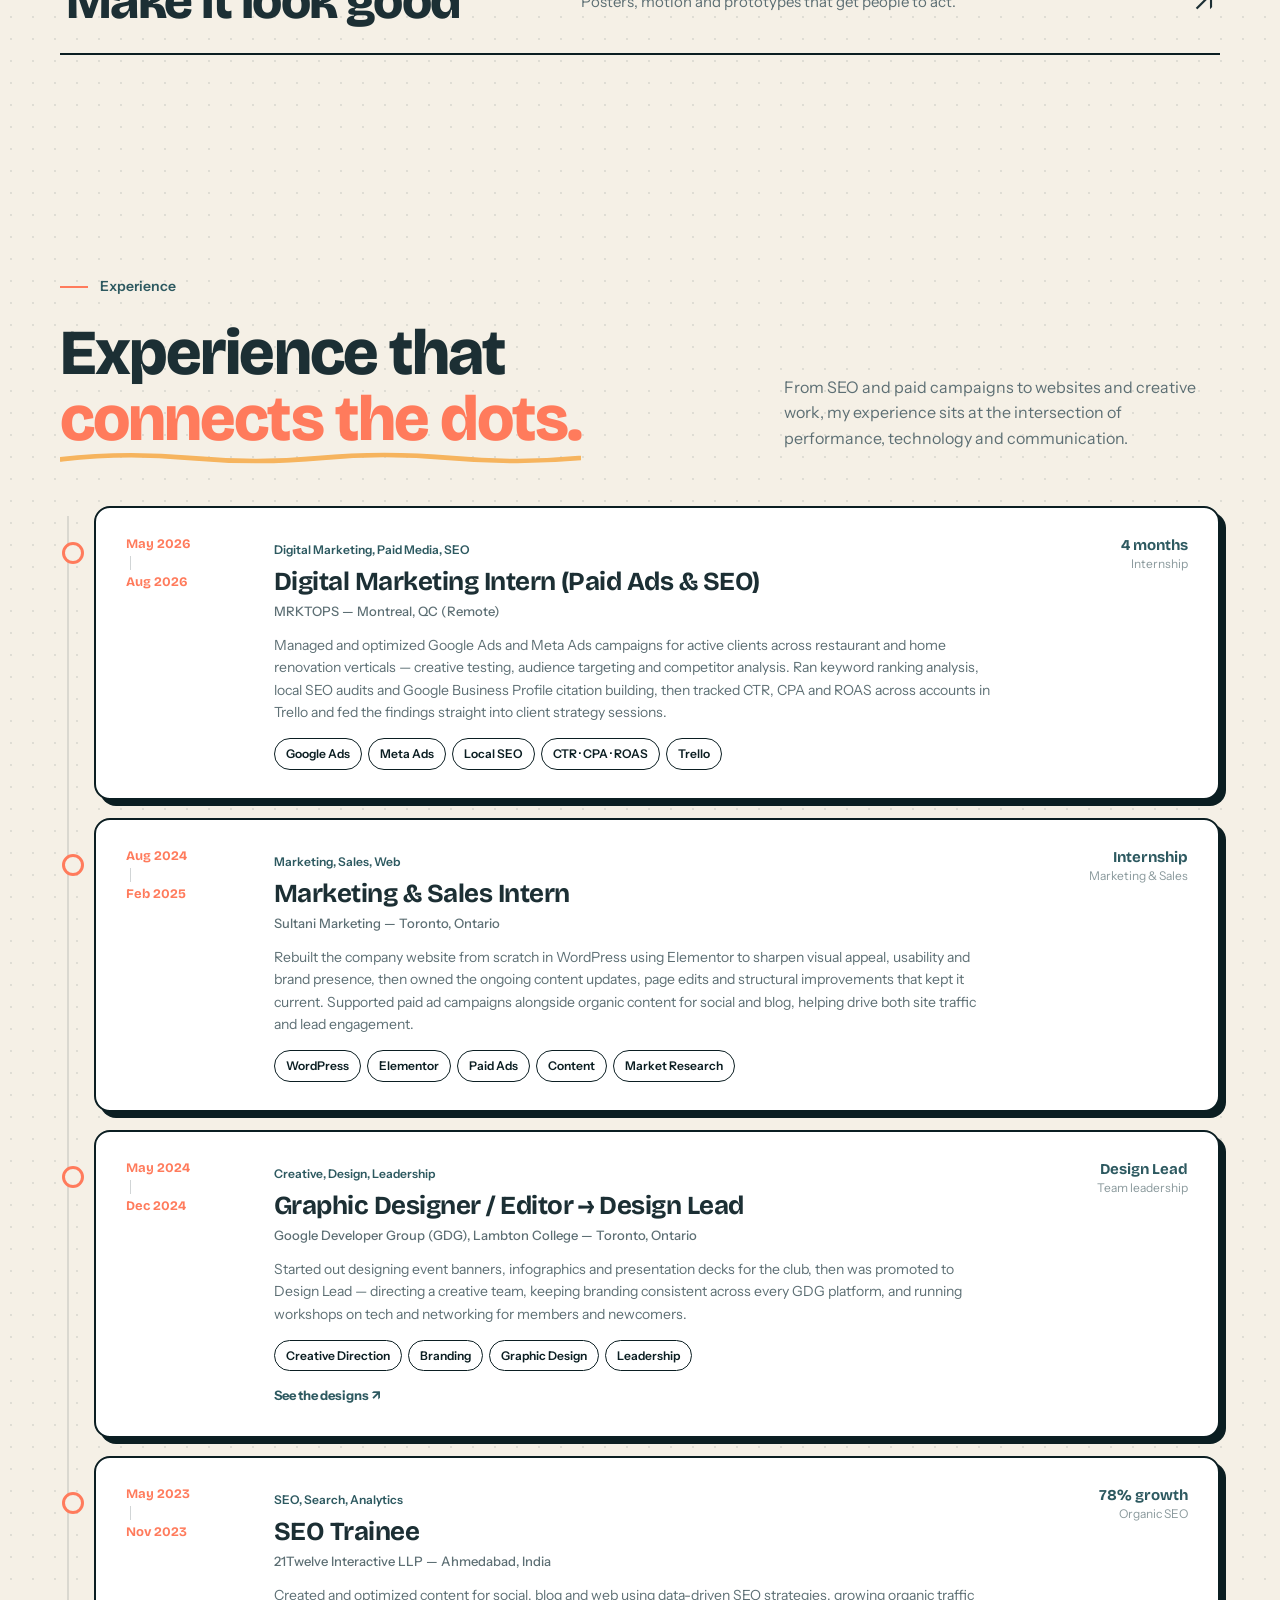
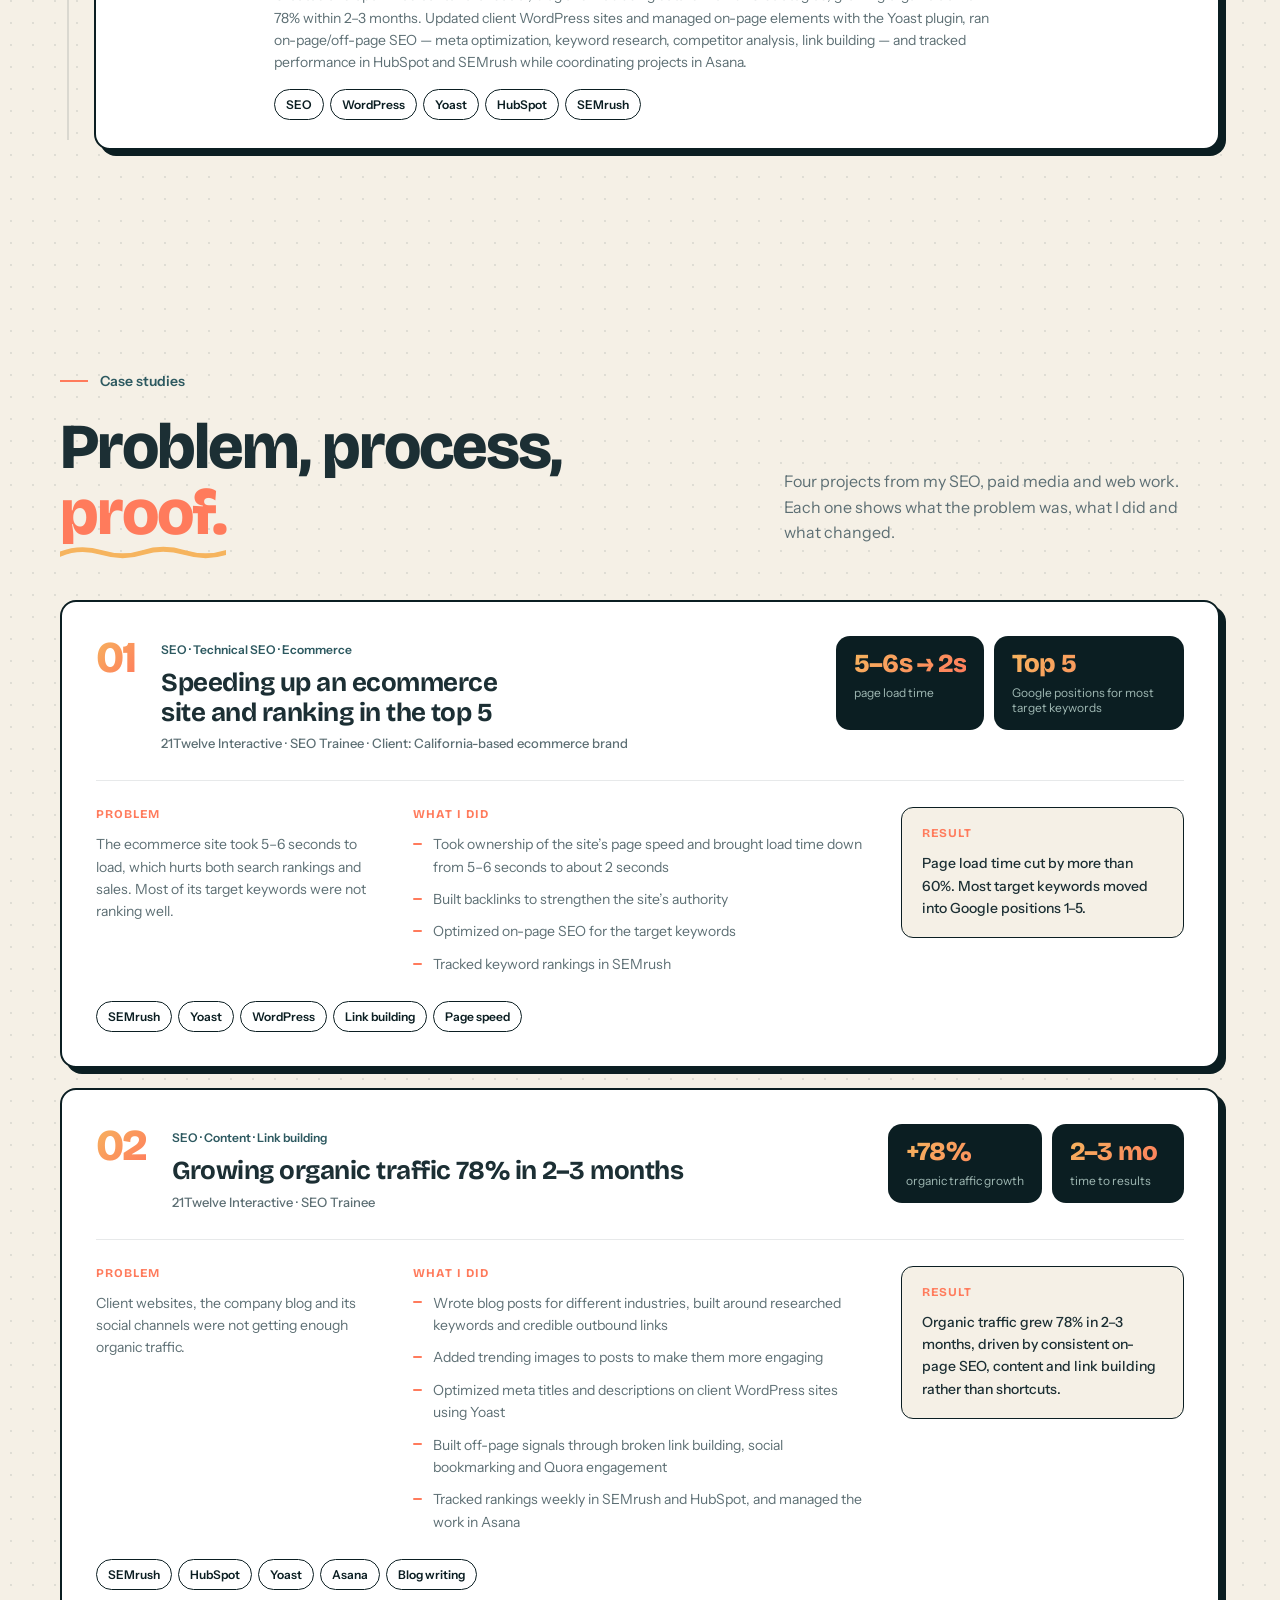
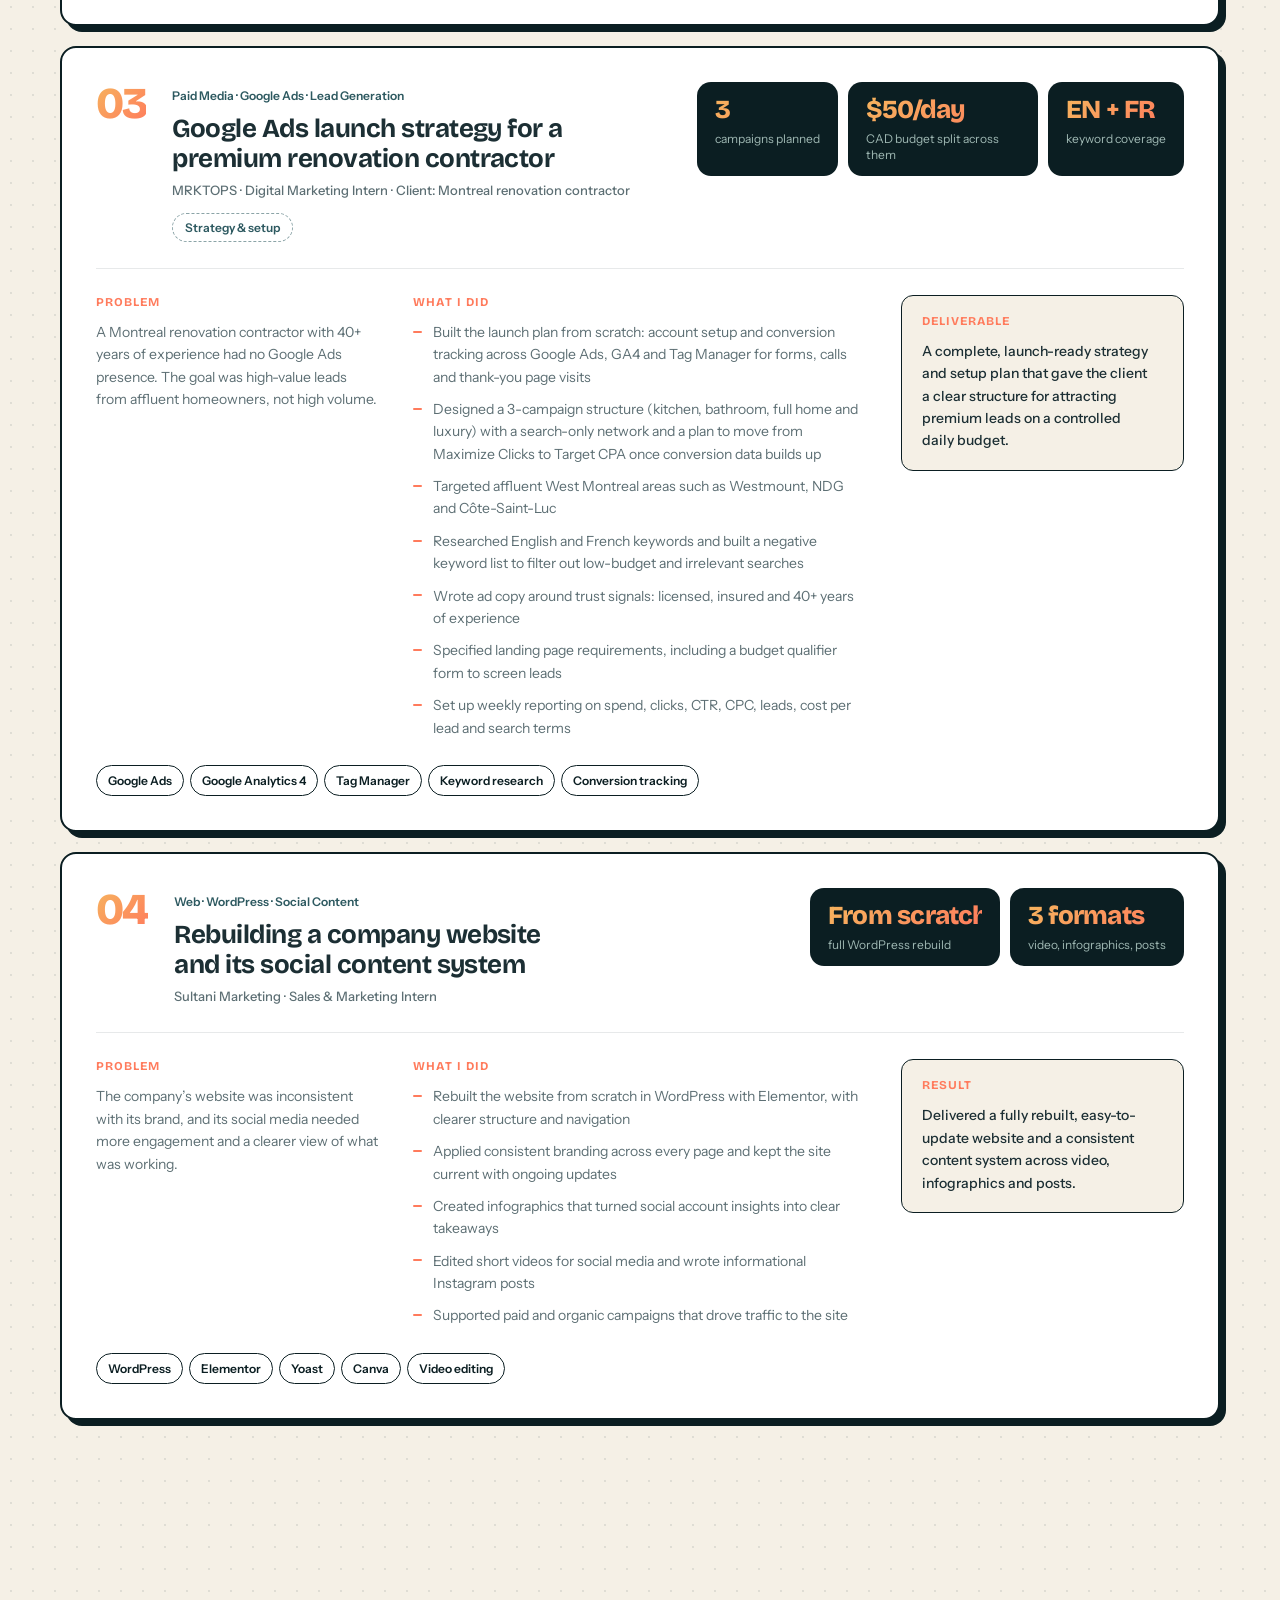
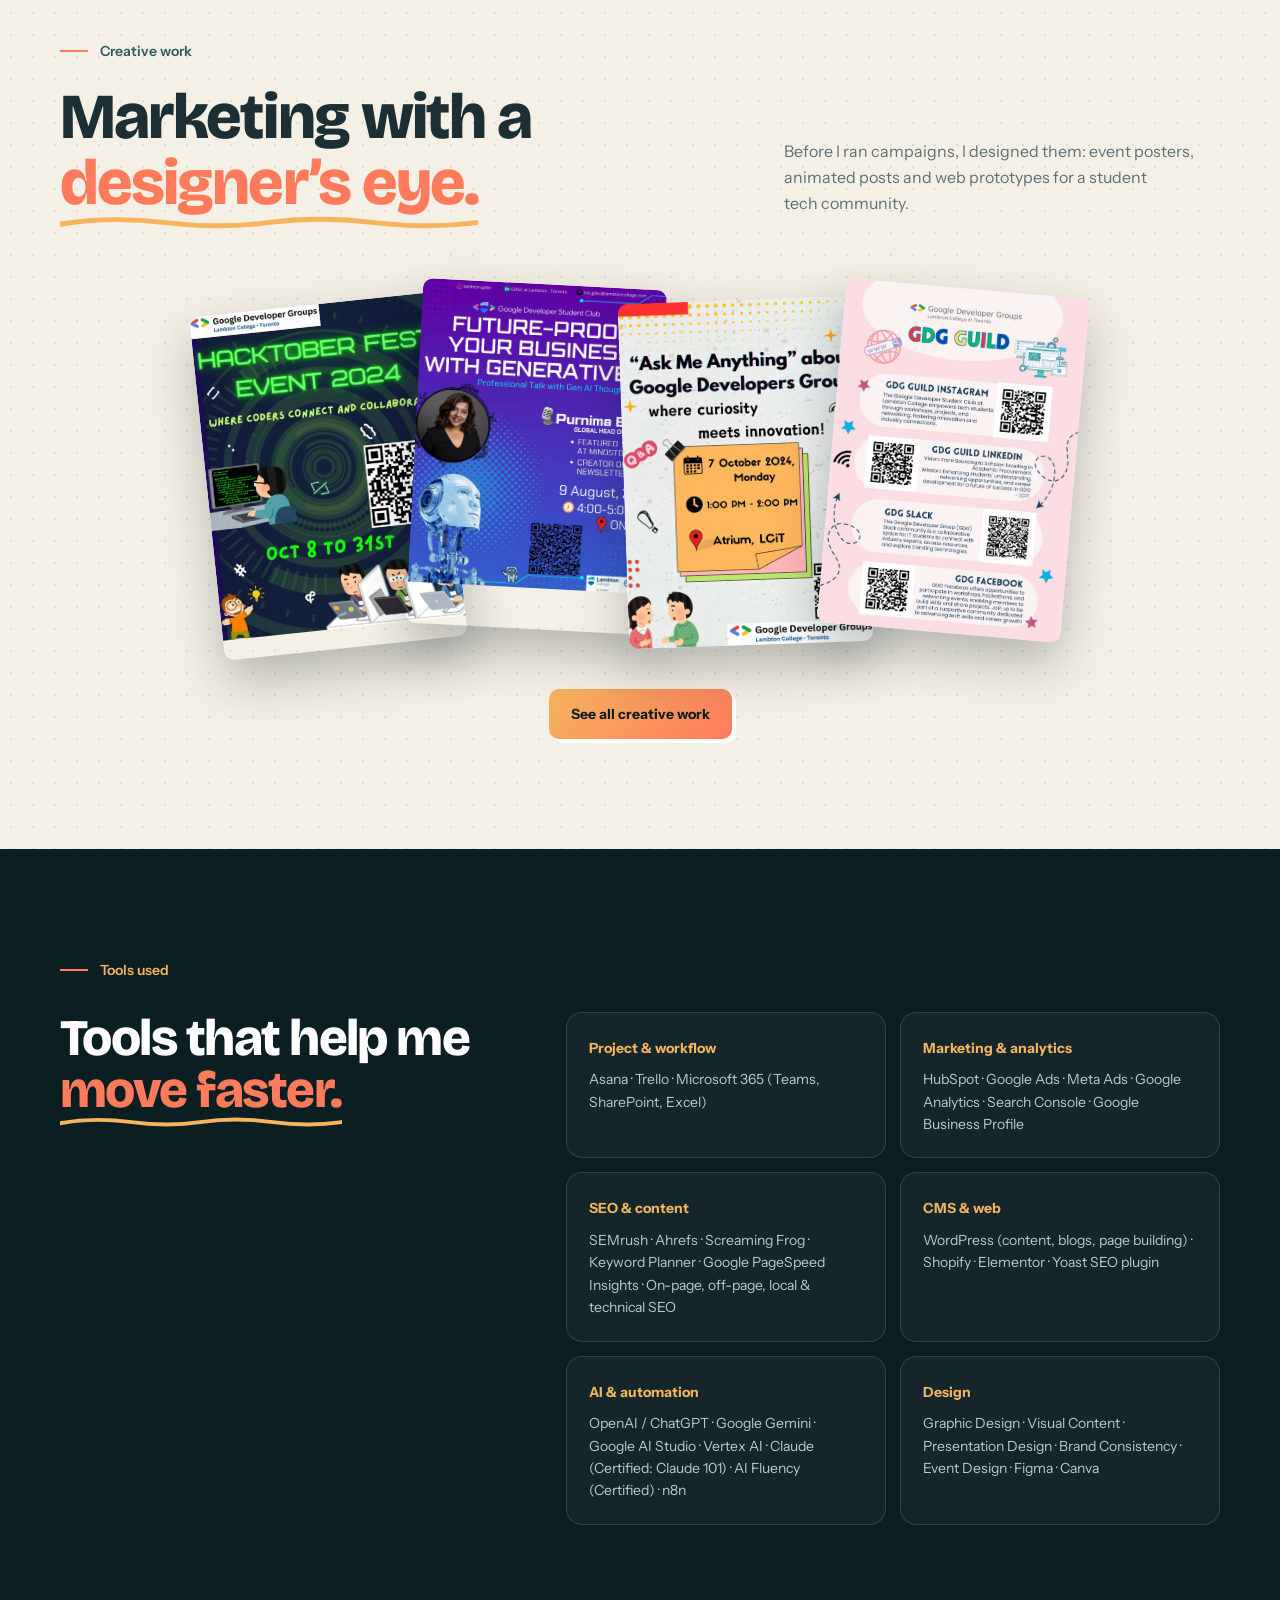
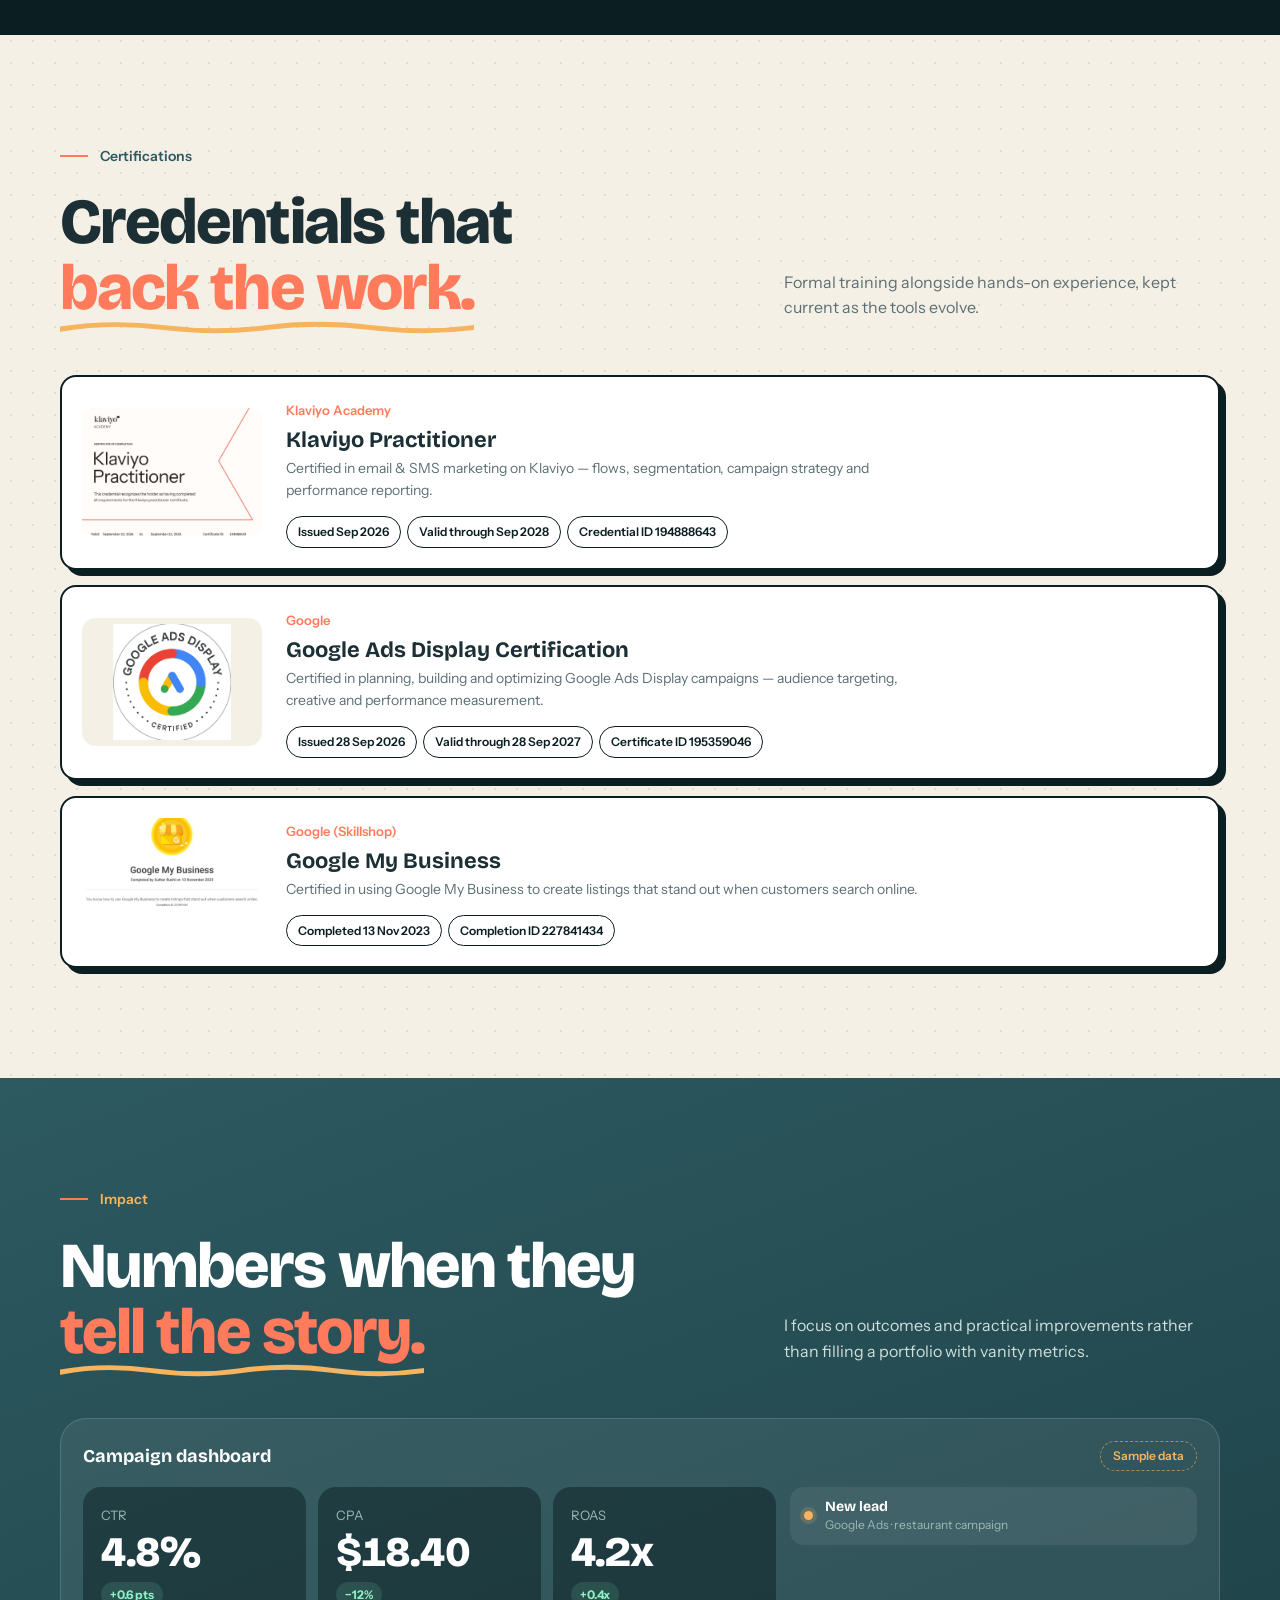
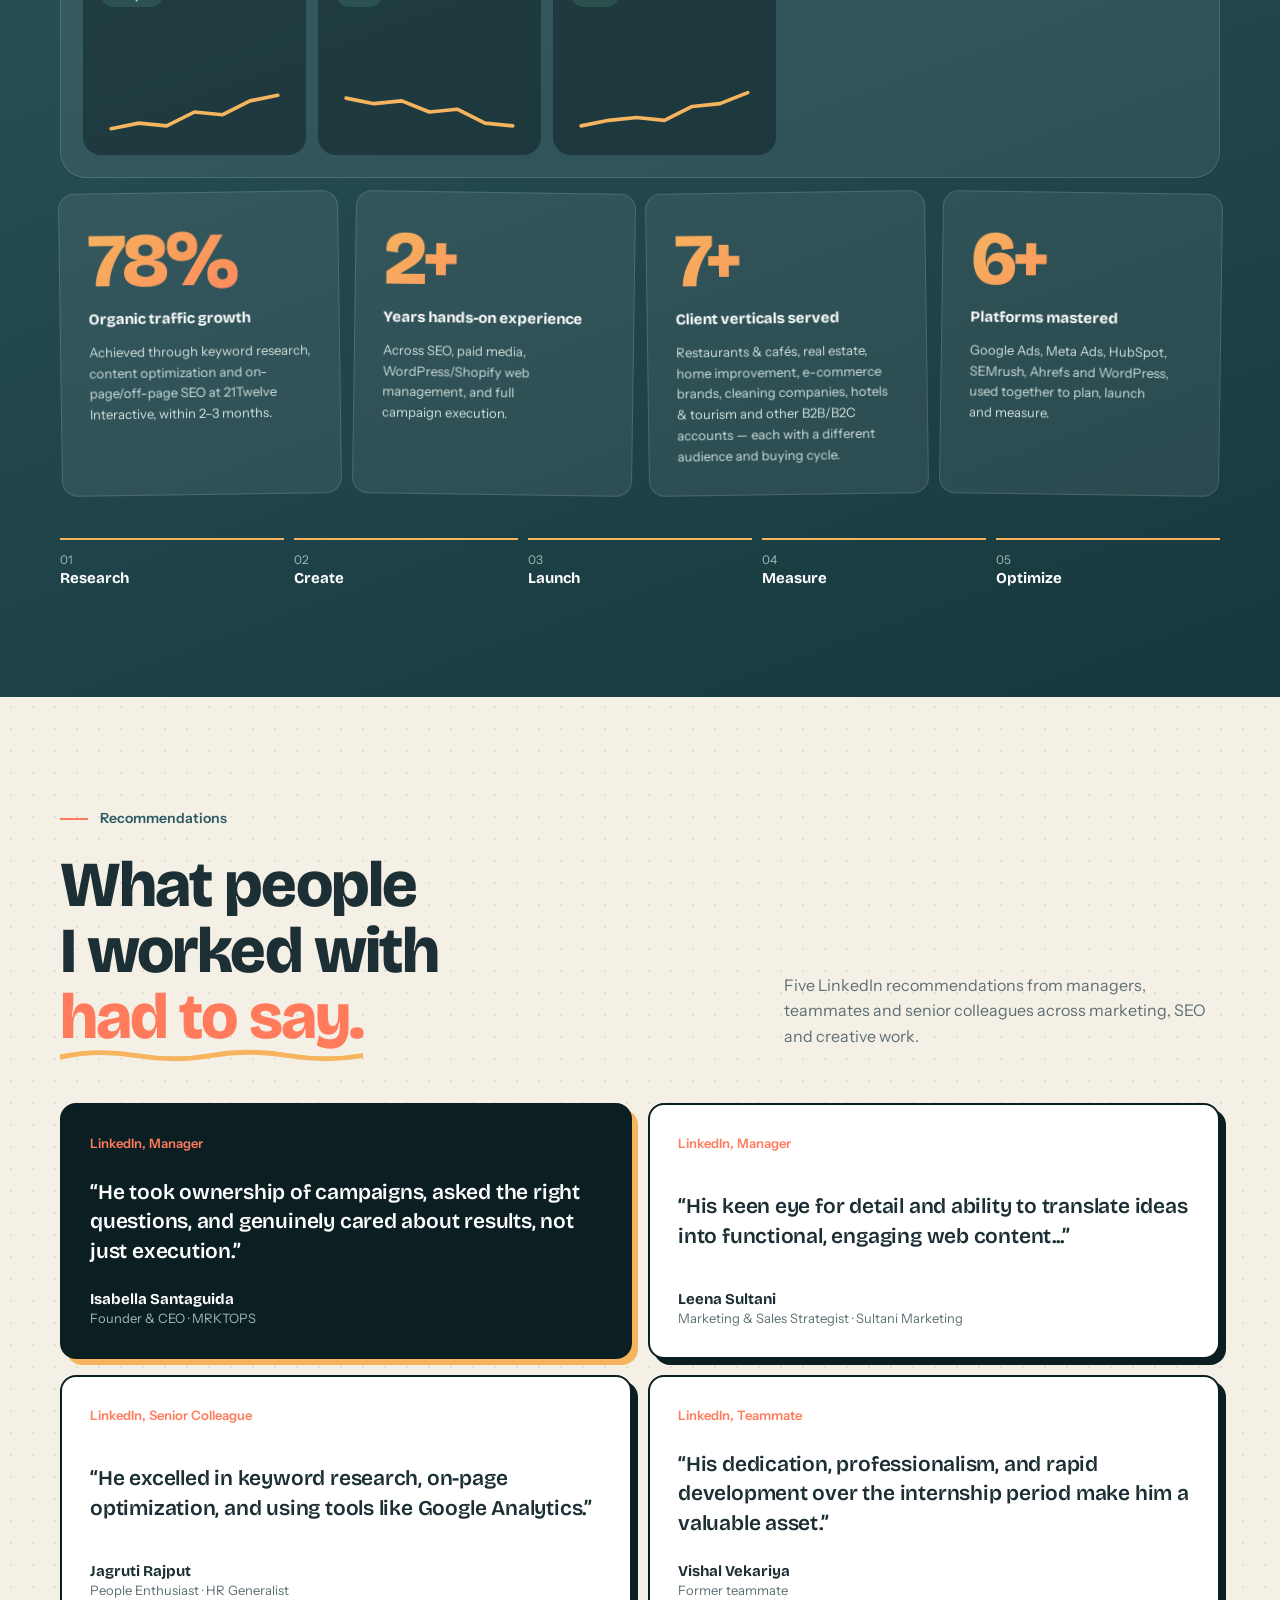
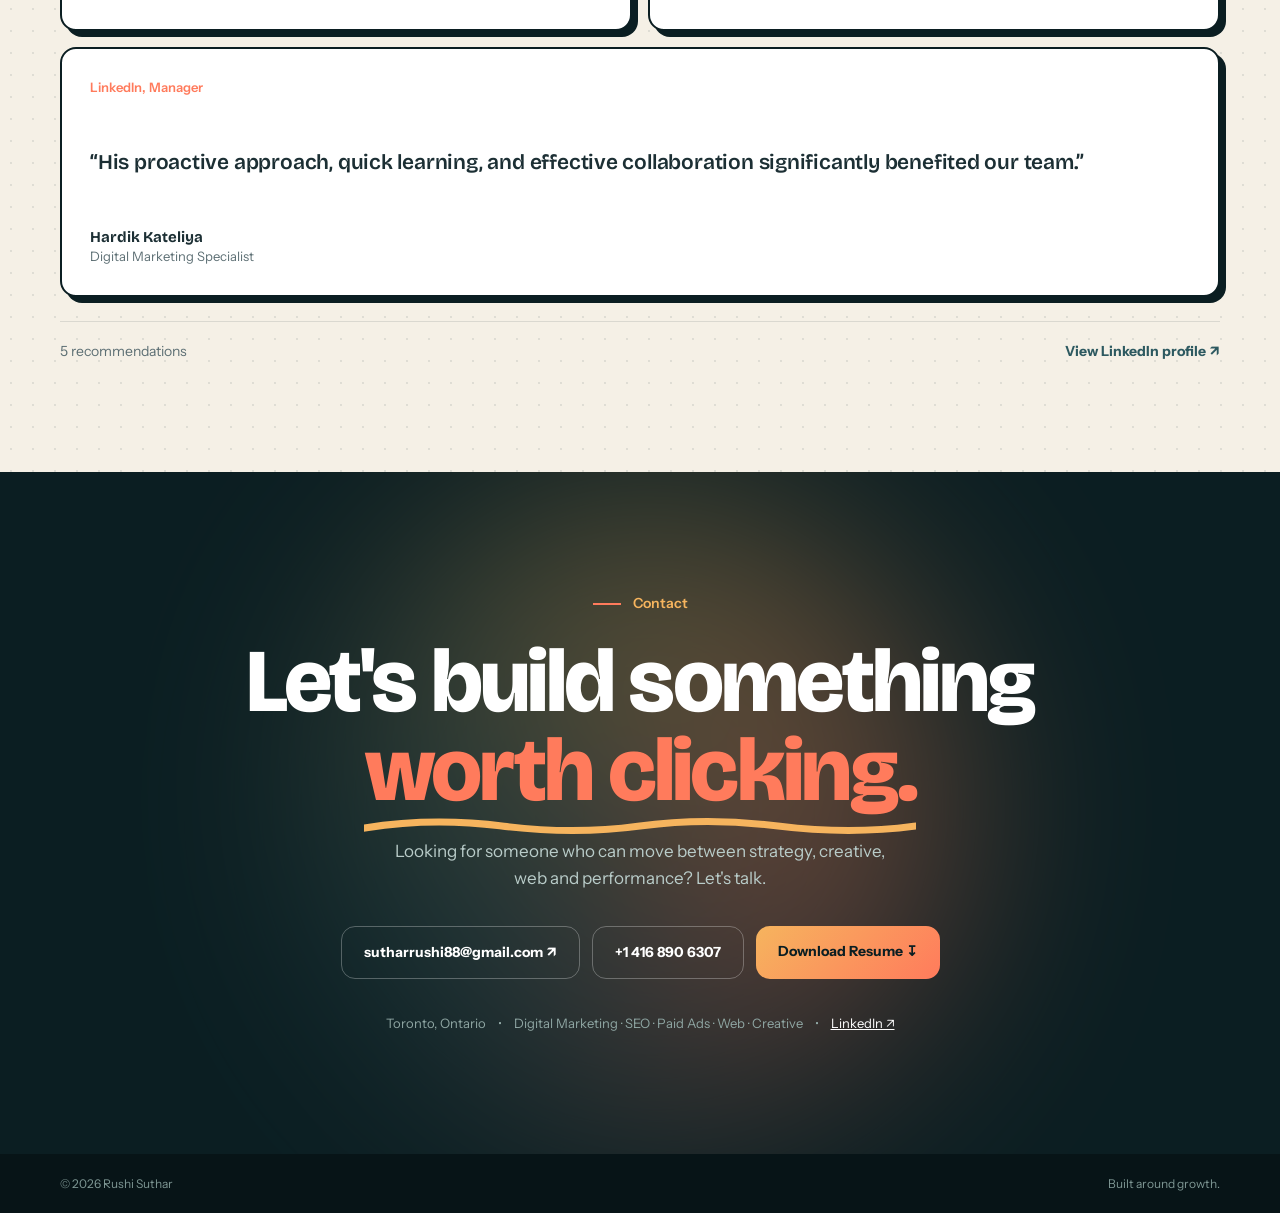
==== commit 8dc34012: "updates" ====
--- a/index.html
+++ b/index.html
@@ -18,6 +18,7 @@
     <button class="menu" aria-label="Menu" aria-expanded="false">☰</button>
     <div class="links">
       <a href="#experience">Experience</a>
+      <a href="#case-studies">Case studies</a>
       <a href="design.html">Creative work</a>
       <a href="#tools">Tools</a>
       <a href="#certifications">Certifications</a>
@@ -48,7 +49,7 @@
   </div>
 
   <div class="hero-visual">
-    <div class="sticker" aria-hidden="true"><svg viewBox="0 0 120 120"><defs><path id="cp" d="M60 60m-44 0a44 44 0 1 1 88 0a44 44 0 1 1-88 0"/></defs><text><textPath href="#cp">Open to work • Toronto • Open to work • Toronto •</textPath></text></svg><b>RS</b></div>
+    <div class="sticker" aria-hidden="true"><svg viewBox="0 0 120 120"><defs><path id="cp" d="M60 60m-44 0a44 44 0 1 1 88 0a44 44 0 1 1-88 0"/></defs><text><textPath href="#cp" textLength="268" lengthAdjust="spacing">Open to work • Toronto •</textPath></text></svg><b>RS</b></div>
     <div class="adflow" role="img" aria-label="Animated example: an ad gets a click and a new lead appears in a CRM list">
       <div class="ad">
         <div class="ad-top"><span class="ad-tag">Sponsored</span><span class="ad-src"></span></div>
@@ -141,6 +142,171 @@
       </div>
       <div class="exp-note"><b>78% growth</b><span>Organic SEO</span></div>
     </article>
+  </div>
+</section>
+
+<section id="case-studies" class="section container">
+  <div class="label">Case studies</div>
+  <div class="section-intro">
+    <h2>Problem, process,<br><em>proof.</em></h2>
+    <p>Four projects from my SEO, paid media and web work. Each one shows what the problem was, what I did and what changed.</p>
+  </div>
+
+  <div class="study-list">
+
+    <!-- Case study 1: Ecommerce SEO and page speed -->
+    <article class="study reveal">
+      <header class="study-head">
+        <span class="study-num">01</span>
+        <div class="study-title">
+          <span class="category">SEO · Technical SEO · Ecommerce</span>
+          <h3>Speeding up an ecommerce site and ranking in the top 5</h3>
+          <!-- To name the client, change the line below to "Nova of California" only if you have permission. -->
+          <h4>21Twelve Interactive · SEO Trainee · Client: California-based ecommerce brand</h4>
+        </div>
+        <div class="study-metrics">
+          <div><strong>5–6s → 2s</strong><span>page load time</span></div>
+          <div><strong>Top 5</strong><span>Google positions for most target keywords</span></div>
+        </div>
+      </header>
+      <div class="study-body">
+        <div>
+          <h5>Problem</h5>
+          <p>The ecommerce site took 5–6 seconds to load, which hurts both search rankings and sales. Most of its target keywords were not ranking well.</p>
+        </div>
+        <div>
+          <h5>What I did</h5>
+          <ul>
+            <li>Took ownership of the site’s page speed and brought load time down from 5–6 seconds to about 2 seconds</li>
+            <li>Built backlinks to strengthen the site’s authority</li>
+            <li>Optimized on-page SEO for the target keywords</li>
+            <li>Tracked keyword rankings in SEMrush</li>
+          </ul>
+        </div>
+        <div class="study-result">
+          <h5>Result</h5>
+          <p>Page load time cut by more than 60%. Most target keywords moved into Google positions 1–5.</p>
+        </div>
+      </div>
+      <div class="exp-tags"><i>SEMrush</i><i>Yoast</i><i>WordPress</i><i>Link building</i><i>Page speed</i></div>
+    </article>
+
+    <!-- Case study 2: Organic traffic growth -->
+    <article class="study reveal">
+      <header class="study-head">
+        <span class="study-num">02</span>
+        <div class="study-title">
+          <span class="category">SEO · Content · Link building</span>
+          <h3>Growing organic traffic 78% in 2–3 months</h3>
+          <h4>21Twelve Interactive · SEO Trainee</h4>
+        </div>
+        <div class="study-metrics">
+          <div><strong data-count>+78%</strong><span>organic traffic growth</span></div>
+          <div><strong>2–3 mo</strong><span>time to results</span></div>
+        </div>
+      </header>
+      <div class="study-body">
+        <div>
+          <h5>Problem</h5>
+          <p>Client websites, the company blog and its social channels were not getting enough organic traffic.</p>
+        </div>
+        <div>
+          <h5>What I did</h5>
+          <ul>
+            <li>Wrote blog posts for different industries, built around researched keywords and credible outbound links</li>
+            <li>Added trending images to posts to make them more engaging</li>
+            <li>Optimized meta titles and descriptions on client WordPress sites using Yoast</li>
+            <li>Built off-page signals through broken link building, social bookmarking and Quora engagement</li>
+            <li>Tracked rankings weekly in SEMrush and HubSpot, and managed the work in Asana</li>
+          </ul>
+        </div>
+        <div class="study-result">
+          <h5>Result</h5>
+          <p>Organic traffic grew 78% in 2–3 months, driven by consistent on-page SEO, content and link building rather than shortcuts.</p>
+        </div>
+      </div>
+      <div class="exp-tags"><i>SEMrush</i><i>HubSpot</i><i>Yoast</i><i>Asana</i><i>Blog writing</i></div>
+    </article>
+
+    <!-- Case study 3: Google Ads launch strategy (strategy and setup, no live results claimed) -->
+    <article class="study reveal">
+      <header class="study-head">
+        <span class="study-num">03</span>
+        <div class="study-title">
+          <span class="category">Paid Media · Google Ads · Lead Generation</span>
+          <h3>Google Ads launch strategy for a premium renovation contractor</h3>
+          <!-- To name the client, ask Isabella at MRKTOPS first. -->
+          <h4>MRKTOPS · Digital Marketing Intern · Client: Montreal renovation contractor</h4>
+          <span class="study-badge">Strategy &amp; setup</span>
+        </div>
+        <div class="study-metrics">
+          <div><strong>3</strong><span>campaigns planned</span></div>
+          <div><strong>$50/day</strong><span>CAD budget split across them</span></div>
+          <div><strong>EN + FR</strong><span>keyword coverage</span></div>
+        </div>
+      </header>
+      <div class="study-body">
+        <div>
+          <h5>Problem</h5>
+          <p>A Montreal renovation contractor with 40+ years of experience had no Google Ads presence. The goal was high-value leads from affluent homeowners, not high volume.</p>
+        </div>
+        <div>
+          <h5>What I did</h5>
+          <ul>
+            <li>Built the launch plan from scratch: account setup and conversion tracking across Google Ads, GA4 and Tag Manager for forms, calls and thank-you page visits</li>
+            <li>Designed a 3-campaign structure (kitchen, bathroom, full home and luxury) with a search-only network and a plan to move from Maximize Clicks to Target CPA once conversion data builds up</li>
+            <li>Targeted affluent West Montreal areas such as Westmount, NDG and Côte-Saint-Luc</li>
+            <li>Researched English and French keywords and built a negative keyword list to filter out low-budget and irrelevant searches</li>
+            <li>Wrote ad copy around trust signals: licensed, insured and 40+ years of experience</li>
+            <li>Specified landing page requirements, including a budget qualifier form to screen leads</li>
+            <li>Set up weekly reporting on spend, clicks, CTR, CPC, leads, cost per lead and search terms</li>
+          </ul>
+        </div>
+        <div class="study-result">
+          <h5>Deliverable</h5>
+          <p>A complete, launch-ready strategy and setup plan that gave the client a clear structure for attracting premium leads on a controlled daily budget.</p>
+        </div>
+      </div>
+      <div class="exp-tags"><i>Google Ads</i><i>Google Analytics 4</i><i>Tag Manager</i><i>Keyword research</i><i>Conversion tracking</i></div>
+    </article>
+
+    <!-- Case study 4: Website rebuild and social content -->
+    <article class="study reveal">
+      <header class="study-head">
+        <span class="study-num">04</span>
+        <div class="study-title">
+          <span class="category">Web · WordPress · Social Content</span>
+          <h3>Rebuilding a company website and its social content system</h3>
+          <h4>Sultani Marketing · Sales &amp; Marketing Intern</h4>
+        </div>
+        <div class="study-metrics">
+          <div><strong>From scratch</strong><span>full WordPress rebuild</span></div>
+          <div><strong>3 formats</strong><span>video, infographics, posts</span></div>
+        </div>
+      </header>
+      <div class="study-body">
+        <div>
+          <h5>Problem</h5>
+          <p>The company’s website was inconsistent with its brand, and its social media needed more engagement and a clearer view of what was working.</p>
+        </div>
+        <div>
+          <h5>What I did</h5>
+          <ul>
+            <li>Rebuilt the website from scratch in WordPress with Elementor, with clearer structure and navigation</li>
+            <li>Applied consistent branding across every page and kept the site current with ongoing updates</li>
+            <li>Created infographics that turned social account insights into clear takeaways</li>
+            <li>Edited short videos for social media and wrote informational Instagram posts</li>
+            <li>Supported paid and organic campaigns that drove traffic to the site</li>
+          </ul>
+        </div>
+        <div class="study-result">
+          <h5>Result</h5>
+          <p>Delivered a fully rebuilt, easy-to-update website and a consistent content system across video, infographics and posts.</p>
+        </div>
+      </div>
+      <div class="exp-tags"><i>WordPress</i><i>Elementor</i><i>Yoast</i><i>Canva</i><i>Video editing</i></div>
+    </article>
+
   </div>
 </section>
 
--- a/style.css
+++ b/style.css
@@ -482,3 +482,152 @@
 .svc span{font-size:15px;color:var(--muted);max-width:44ch}.svc a:hover span{color:var(--ink)}
 .svc i{font-style:normal;font-size:30px}
 @media(max-width:700px){.svc a{grid-template-columns:1fr auto;gap:8px}.svc span{grid-column:1/-1;grid-row:2}}
+
+/* ===== Case studies ===== */
+.study-list{display:flex;flex-direction:column;gap:20px}
+.study{background:#fff;border:1px solid rgba(28,47,52,.08);border-radius:28px;padding:34px;transition:transform .4s,box-shadow .4s}
+.study:hover{transform:translateY(-4px);box-shadow:0 24px 60px rgba(11,30,34,.12)}
+.study-head{display:grid;grid-template-columns:auto 1fr auto;gap:26px;align-items:start;padding-bottom:26px;border-bottom:1px solid rgba(28,47,52,.1)}
+.study-head>*,.study-body>*{min-width:0}
+.study-num{font:800 44px/1 var(--d);letter-spacing:-.04em;background:linear-gradient(135deg,var(--amber),var(--coral));-webkit-background-clip:text;background-clip:text;color:transparent}
+.study-title h3{font:700 26px/1.15 var(--d);letter-spacing:-.02em;margin:6px 0 0}
+.study-title h4{font-size:13px;color:var(--muted);margin:6px 0 0;font-weight:500}
+.study-badge{display:inline-block;margin-top:12px;font-size:12px;font-weight:600;color:var(--teal);border:1px dashed rgba(45,89,96,.55);border-radius:20px;padding:4px 12px}
+.study-metrics{display:flex;gap:10px;flex-wrap:wrap;justify-content:flex-end}
+.study-metrics div{background:var(--ink);color:#fff;border-radius:18px;padding:14px 18px;min-width:132px;max-width:190px}
+.study-metrics strong{display:block;font:800 26px/1.1 var(--d);letter-spacing:-.03em;background:linear-gradient(135deg,var(--amber),var(--coral));-webkit-background-clip:text;background-clip:text;color:transparent;white-space:nowrap}
+.study-metrics span{display:block;margin-top:6px;font-size:12px;line-height:1.3;color:#9fb8b3}
+.study-body{display:grid;grid-template-columns:1fr 1.6fr 1fr;gap:34px;padding-top:26px}
+.study-body h5{font:700 12px var(--d);color:var(--coral);text-transform:uppercase;letter-spacing:.09em;margin-bottom:12px}
+.study-body p,.study-body li{font-size:14px;color:var(--muted)}
+.study-body ul{list-style:none;display:flex;flex-direction:column;gap:10px}
+.study-body li{position:relative;padding-left:20px}
+.study-body li::before{content:"";position:absolute;left:0;top:.7em;width:9px;height:2px;border-radius:2px;background:var(--coral)}
+.study-result{background:var(--paper);border-radius:18px;padding:18px 20px;align-self:start}
+.study-result p{color:var(--text);font-weight:500}
+.study>.exp-tags{margin-top:26px}
+@media(max-width:1000px){
+  .study-head{grid-template-columns:auto 1fr}
+  .study-metrics{grid-column:1/-1;justify-content:flex-start}
+}
+@media(max-width:900px){
+  .study-body{grid-template-columns:1fr;gap:24px}
+}
+@media(max-width:560px){
+  .study{padding:22px;border-radius:22px}
+  .study-head{grid-template-columns:1fr;gap:10px}
+  .study-num{font-size:34px}
+  .study-title h3{font-size:22px}
+  .study-metrics div{flex:1 1 130px;max-width:none}
+  .study-metrics strong{font-size:22px}
+}
+
+/* =====================================================================
+   RESPONSIVE + ALIGNMENT PASS (final overrides, keep at the end of file)
+   ===================================================================== */
+html{-webkit-text-size-adjust:100%;text-size-adjust:100%}
+body{padding-left:env(safe-area-inset-left);padding-right:env(safe-area-inset-right)}
+main{overflow-x:clip}
+img,video,svg{max-width:100%}
+.container{width:min(1160px,calc(100% - 40px))}
+
+/* --- Headings: let each section title use its full column --- */
+.section-intro h2,.toolkit h2,.contact h2{max-width:none}
+.toolkit h2{font-size:clamp(34px,4vw,56px)}
+.section-intro{align-items:end}
+.section-intro p{max-width:48ch}
+
+/* --- Nav: keep links from crowding between 1100 and 1240px --- */
+@media(min-width:1101px) and (max-width:1240px){.links{gap:18px}.links a{font-size:12.5px}}
+
+/* --- Hero sticker: text fits the ring, and it no longer covers the ad label --- */
+.sticker{width:88px;height:88px;top:0;right:6px}
+.sticker text{letter-spacing:.06em;font-size:11px}
+.sticker b{font-size:20px}
+.hero-visual{padding-top:76px}
+.ad-top{padding-right:4px}
+
+/* --- Experience / dates stay on one line --- */
+.exp-date b{white-space:nowrap}
+
+/* --- Case studies: match the site's bold card style --- */
+.study{border:2px solid var(--ink);border-radius:16px;box-shadow:6px 6px 0 var(--ink);position:relative}
+.study:hover{transform:translate(-3px,-3px);box-shadow:9px 9px 0 var(--coral)}
+.study-metrics div{border-radius:14px}
+.study-badge{margin-top:12px}
+.study-result{border:1.5px solid var(--ink);border-radius:12px}
+
+/* --- Tablet and below (<= 900px) --- */
+@media(max-width:900px){
+  .hero-visual{width:100%;max-width:560px;justify-self:start;place-items:start;padding-top:70px}
+  .adflow{width:100%}
+  .sticker{right:8px}
+  .impact-card:nth-child(odd),.impact-card:nth-child(even){transform:none}
+  .impact-card{min-height:0}
+  .toolkit h2{font-size:clamp(34px,8vw,48px)}
+  .svc a{padding:22px 6px}
+  .camp-art{justify-content:flex-start}
+}
+@media(min-width:901px){.camp-art{justify-content:flex-end}}
+
+/* --- Phones (<= 560px) --- */
+@media(max-width:560px){
+  .hero-visual{padding-top:62px}
+  .sticker{width:76px;height:76px;right:6px}
+  .sticker b{font-size:17px}
+  .sticker text{font-size:10px}
+
+  /* case studies */
+  .study{box-shadow:4px 4px 0 var(--ink)}
+  .study-head{gap:12px}
+  .study-metrics{margin-top:4px;gap:8px}
+  .study-metrics div{flex:1 1 120px;min-width:0;padding:12px 14px}
+  .study-metrics strong{font-size:20px;white-space:normal;overflow-wrap:anywhere}
+  .study-body{gap:22px;padding-top:22px}
+
+  /* impact */
+  .impact-process span:last-child{grid-column:1/-1}
+
+  /* dashboard cards: label + delta on the left, value + sparkline on the right */
+  .kpi{display:grid;grid-template-columns:1fr auto;grid-template-areas:"lab val" "dlt spk";align-items:center;gap:8px 12px;padding:14px 16px}
+  .kpi small{grid-area:lab;align-self:end}
+  .kpi strong{grid-area:val;margin:0;text-align:right;font-size:30px}
+  .kpi .delta{grid-area:dlt;justify-self:start;align-self:center}
+  .kpi .sp{grid-area:spk;width:110px;height:34px;margin:0;padding:0;justify-self:end}
+
+  /* creative page */
+  .camp{padding:40px 0}
+  .camp-art{display:grid;grid-template-columns:1fr 1fr;gap:12px}
+  .camp-art .shot{max-width:none;flex:none}
+  .camp-art .shot:only-child{grid-column:1/-1}
+  .camp-art .shot:last-child:nth-child(odd):not(:only-child){grid-column:1/-1;width:calc(50% - 6px);justify-self:center}
+
+  /* contact */
+  .contact h2{font-size:clamp(34px,10.5vw,52px)}
+  .contact-inner>p{font-size:16px}
+  .deck{flex-direction:column;align-items:flex-start}
+  .deck .btn{width:100%;justify-content:center}
+}
+
+/* --- Very small phones (<= 360px) --- */
+@media(max-width:360px){
+  .container{width:calc(100% - 24px)}
+  .hero h1{font-size:32px}
+  .proof{gap:8px}
+  .proof b{font-size:17px}
+  .study,.impact-card,.recommendation,.cert-card,.experience-card{padding:18px}
+  .study-title h3{font-size:20px}
+  .exp-main h3{font-size:22px}
+  .btn{padding:13px 16px}
+}
+
+/* --- Large screens (>= 1600px): a little more room --- */
+@media(min-width:1600px){
+  .container{width:min(1280px,calc(100% - 80px))}
+  .section-intro p{font-size:17px}
+}
+
+/* --- Landscape phones: do not force a tall hero --- */
+@media(max-height:500px) and (orientation:landscape){
+  .hero{min-height:0;padding:40px 0 70px}
+}
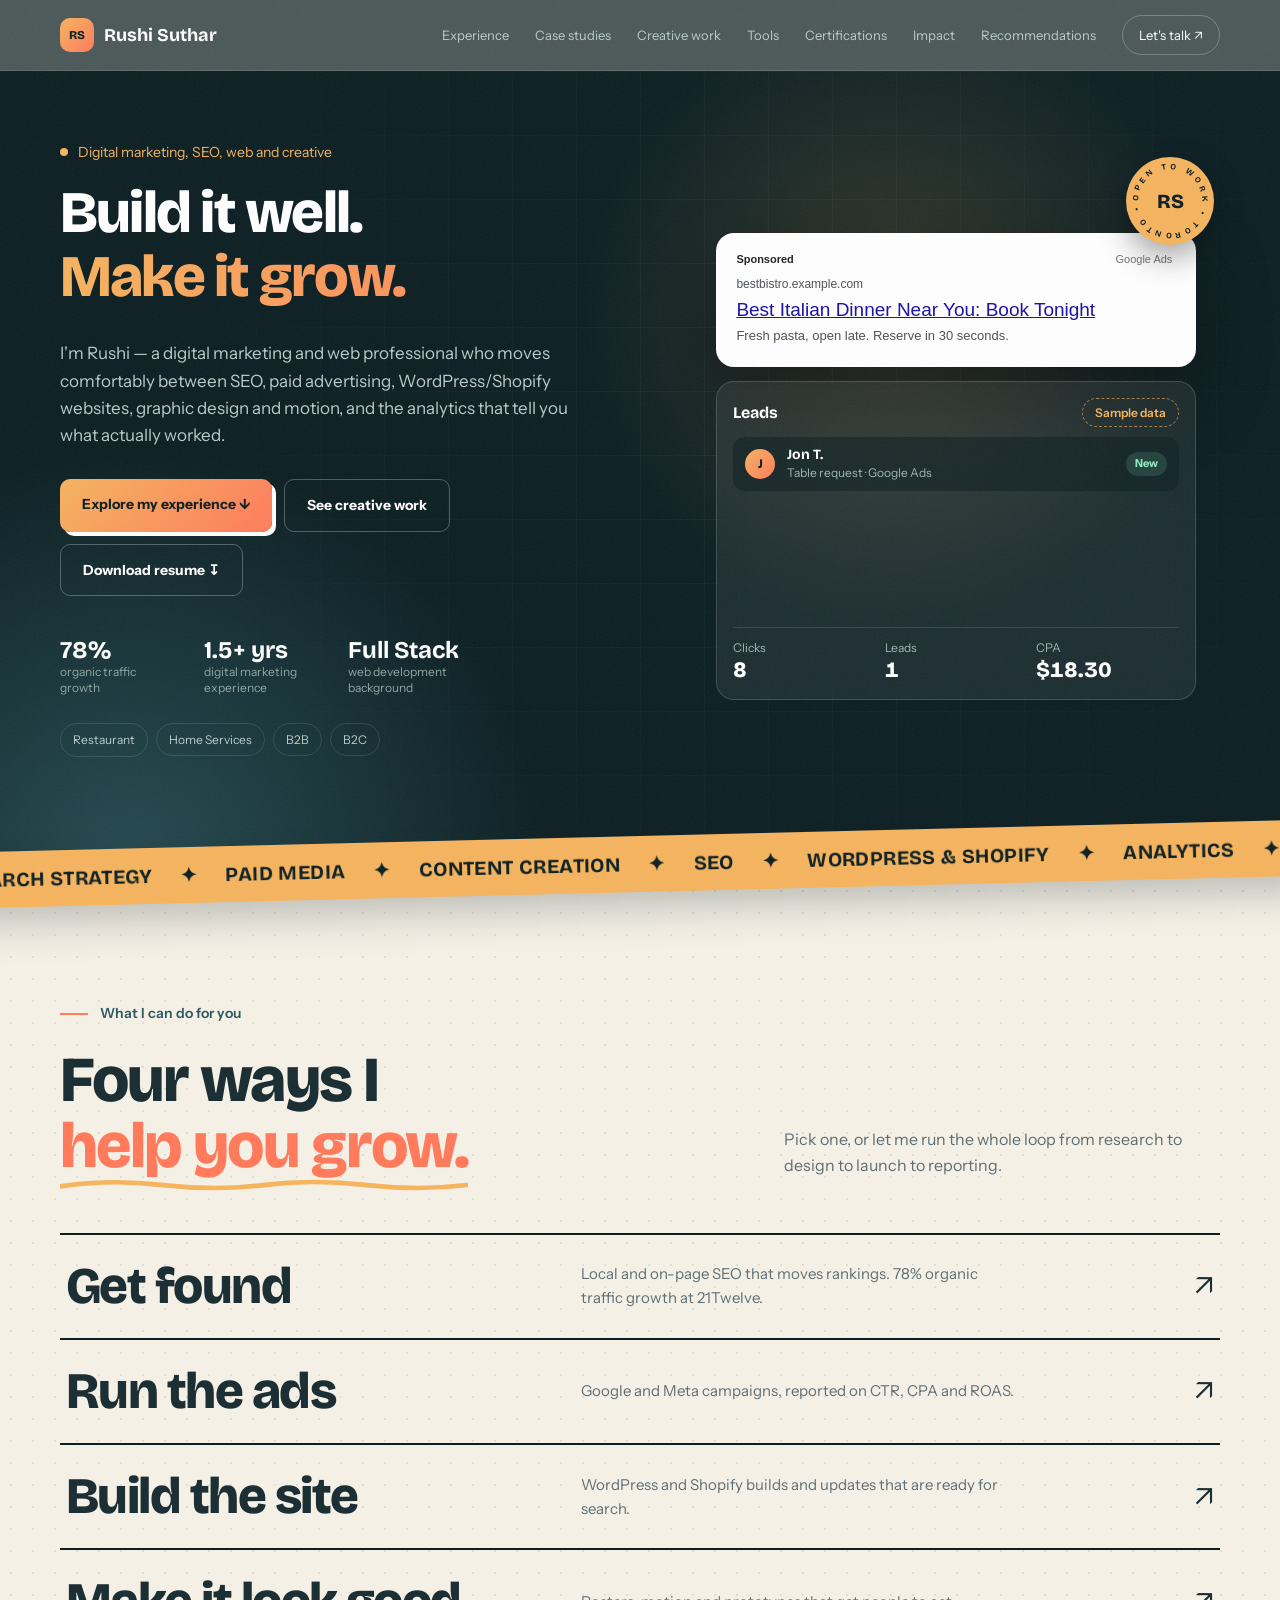
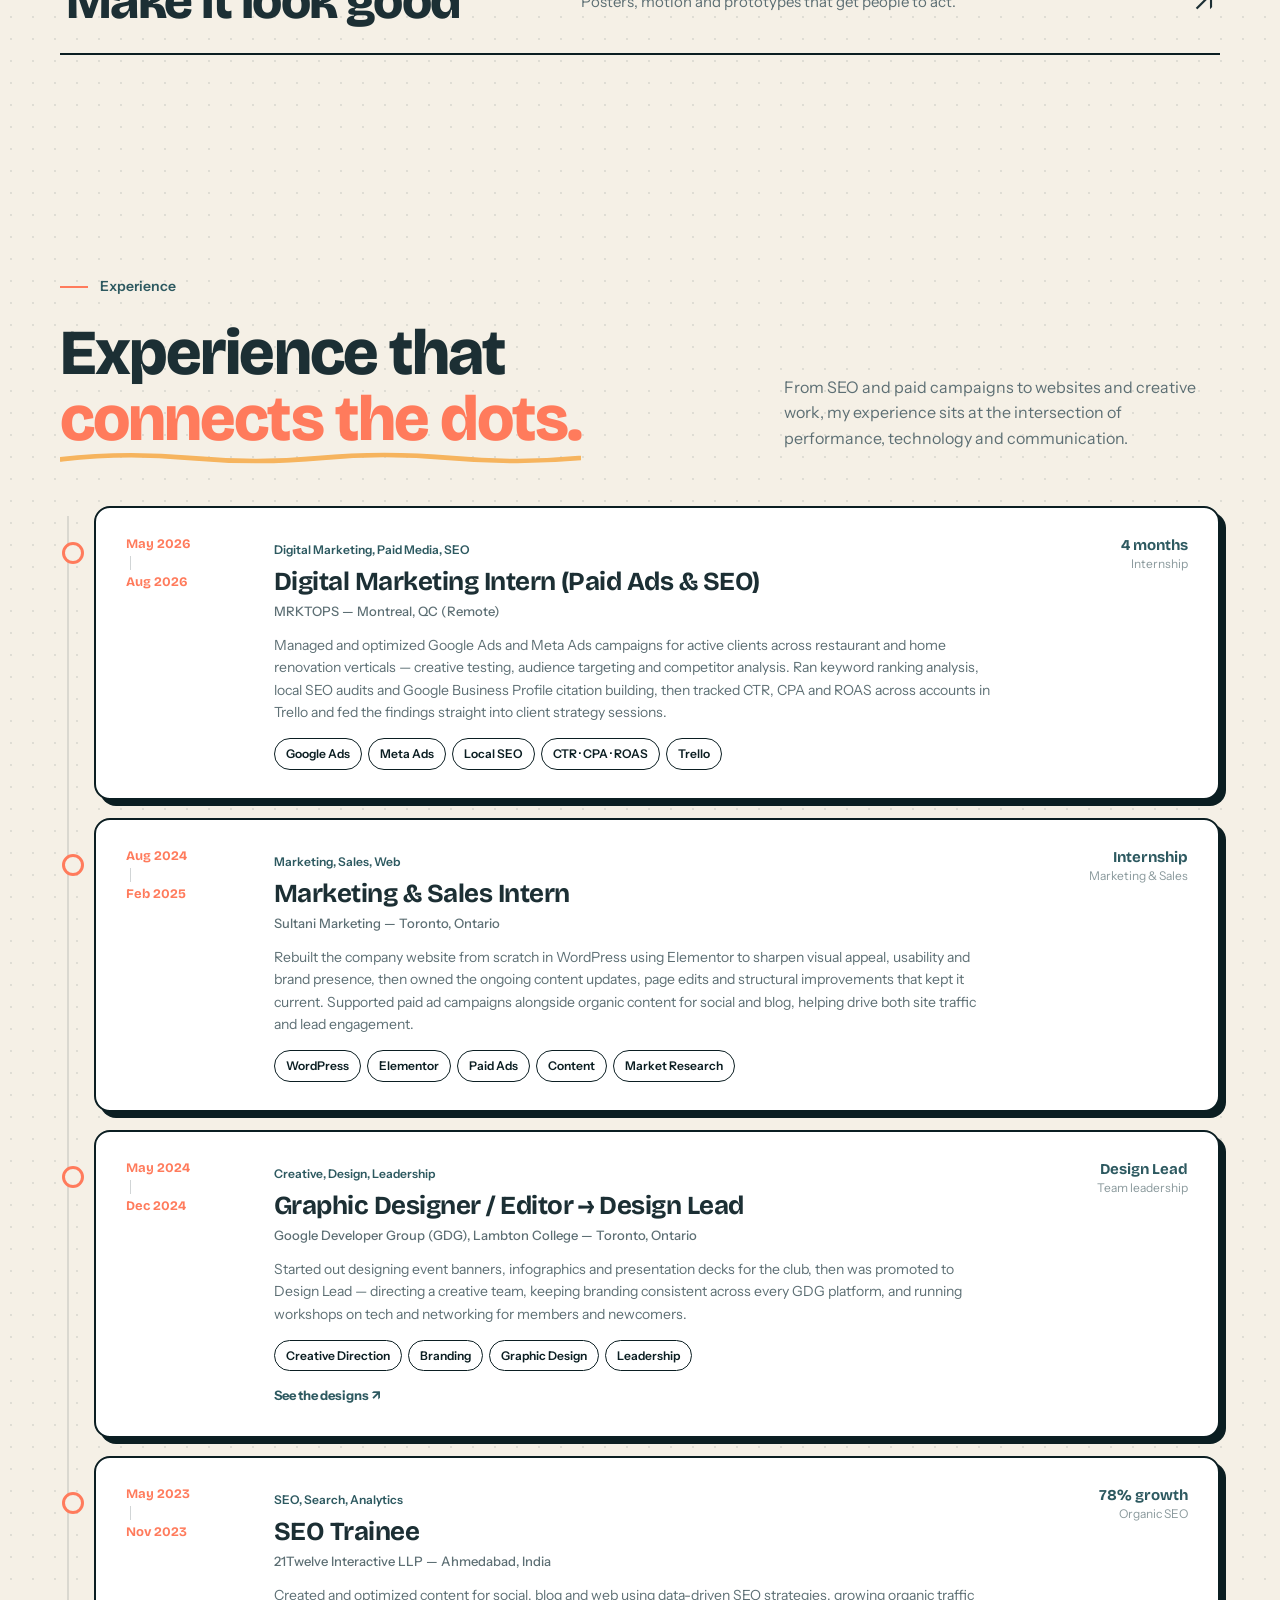
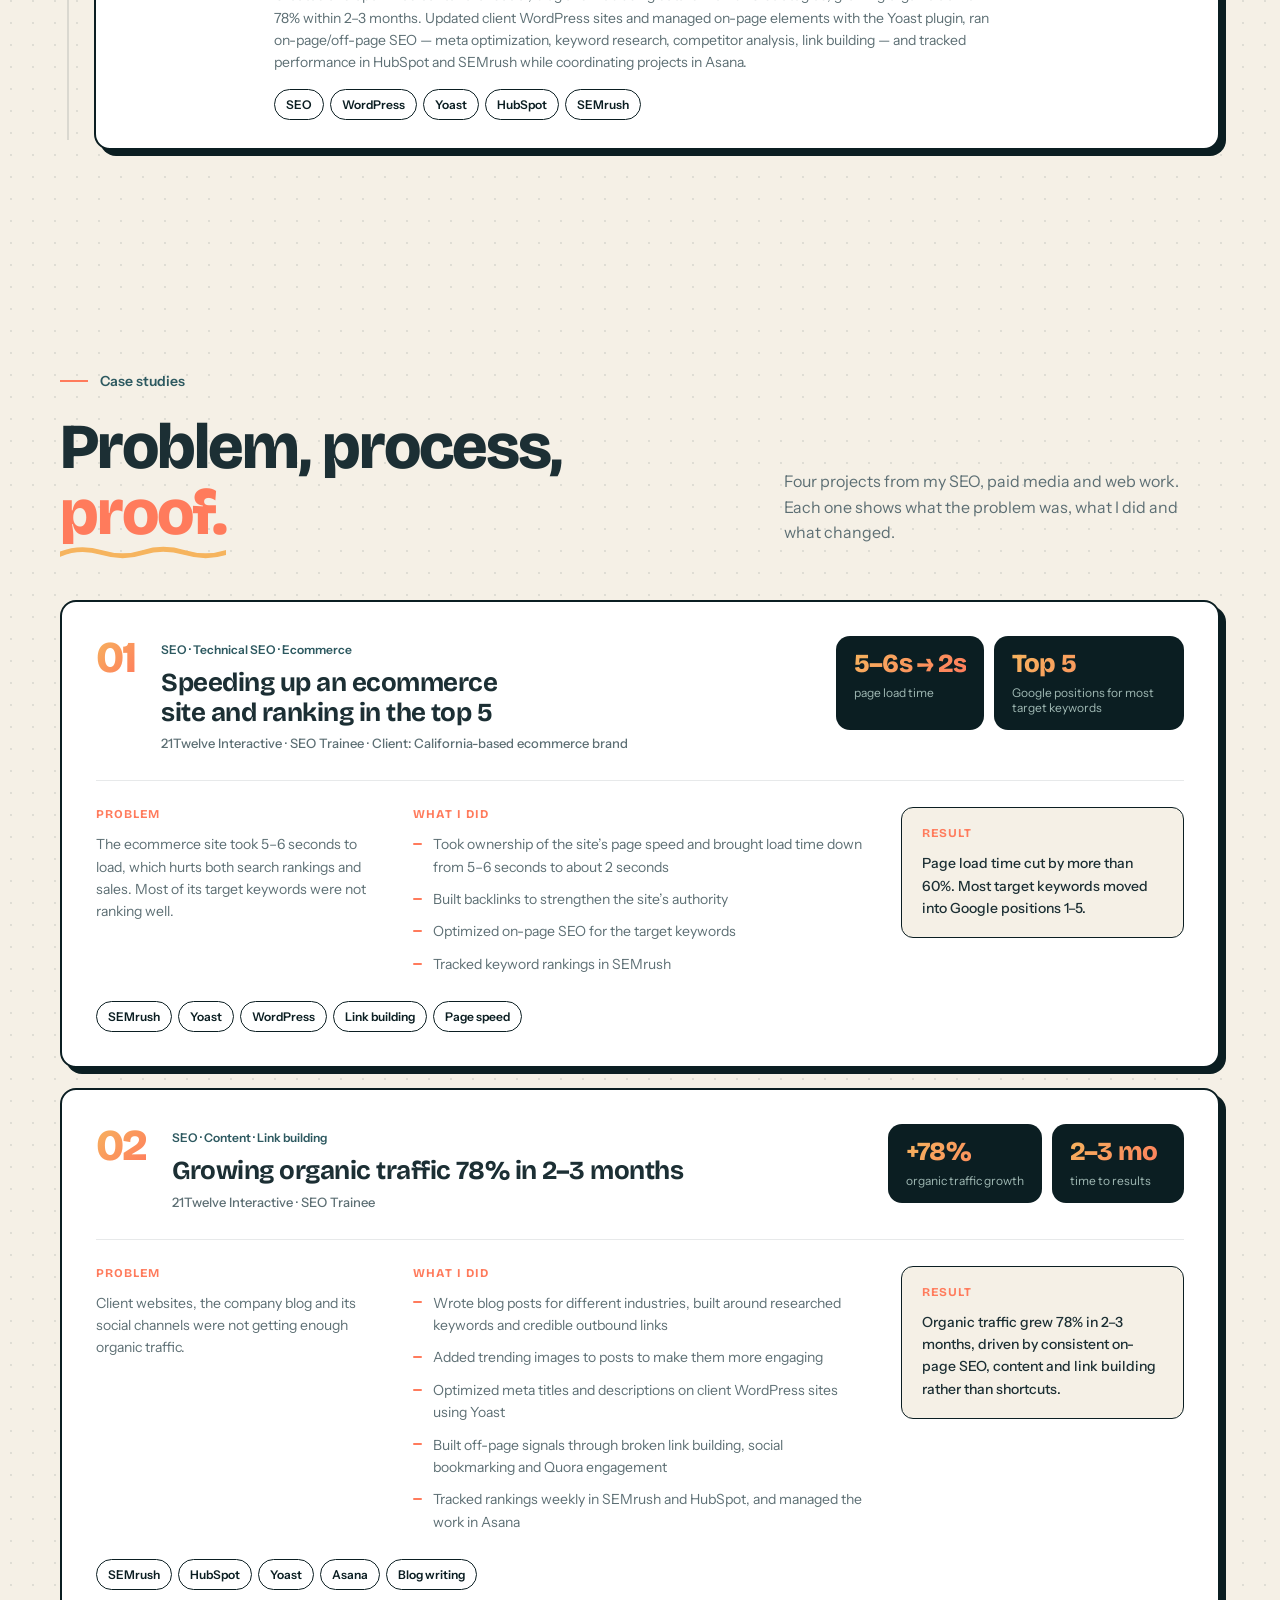
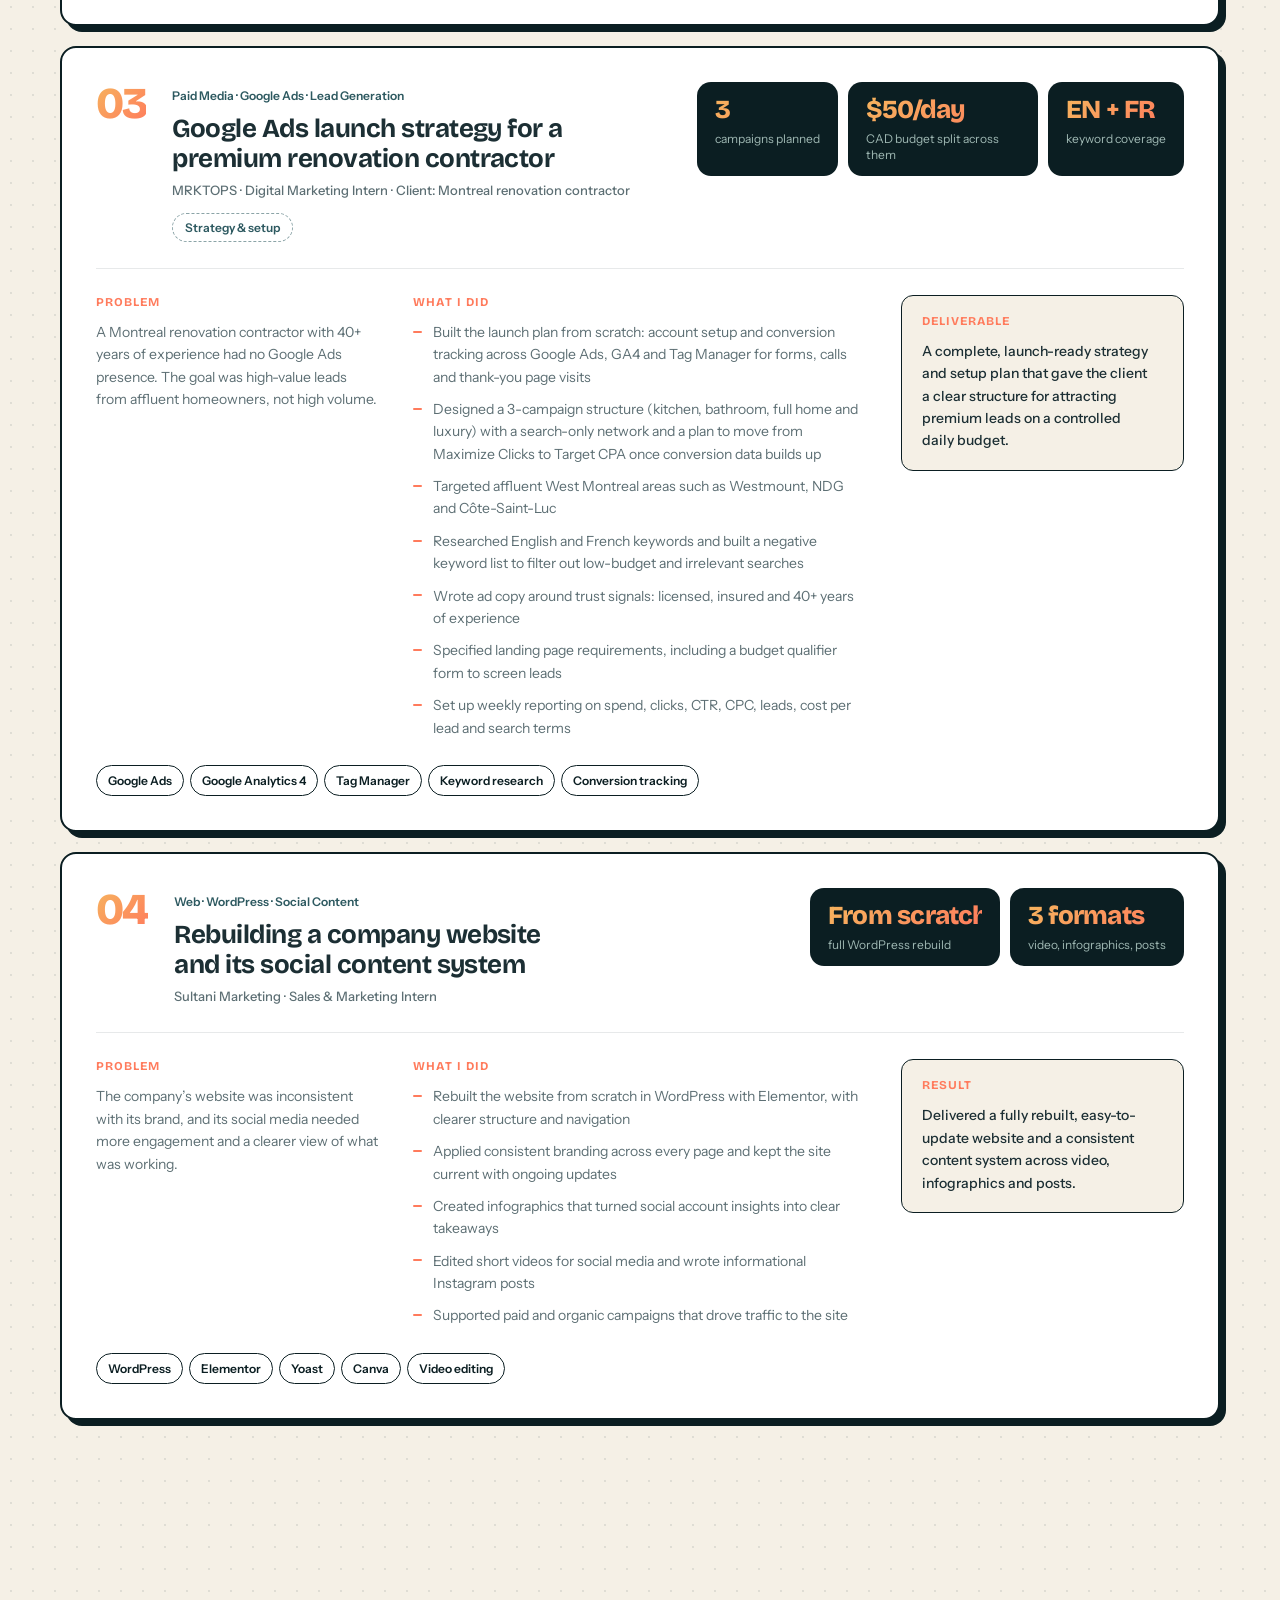
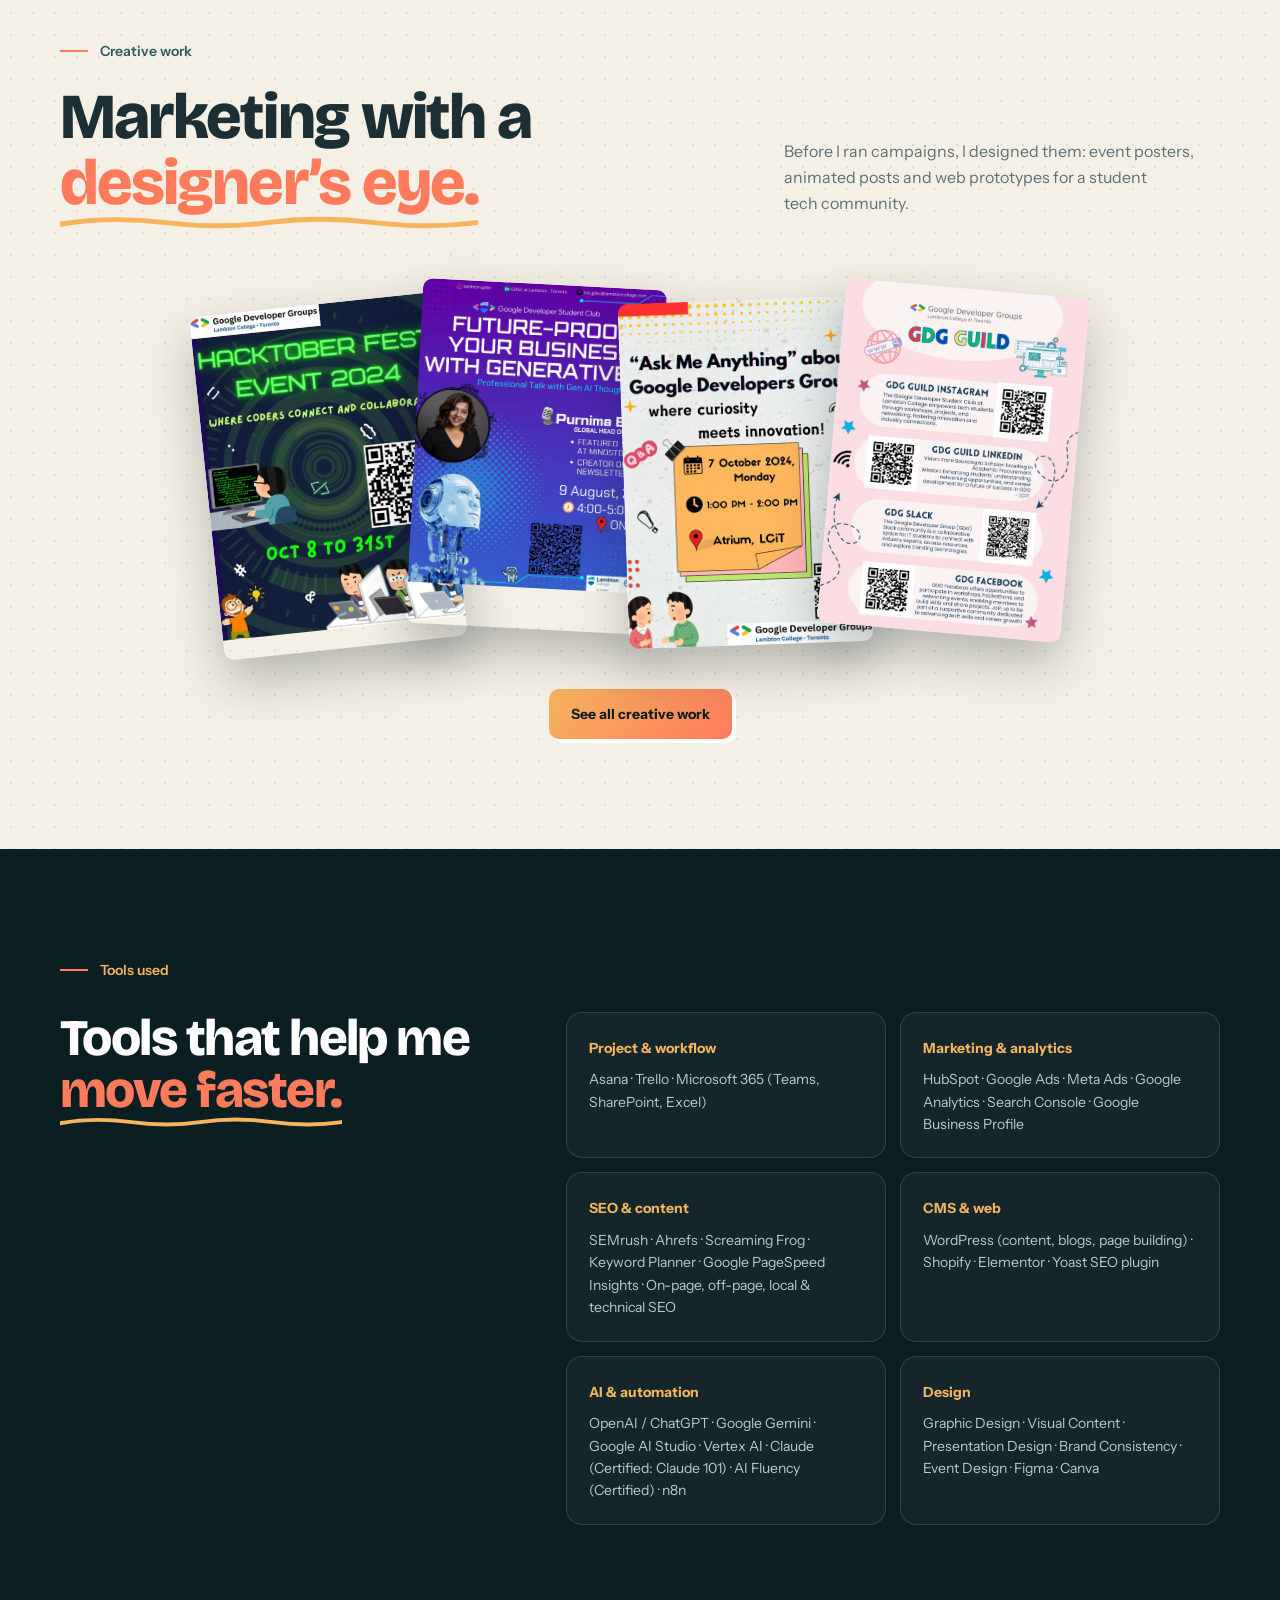
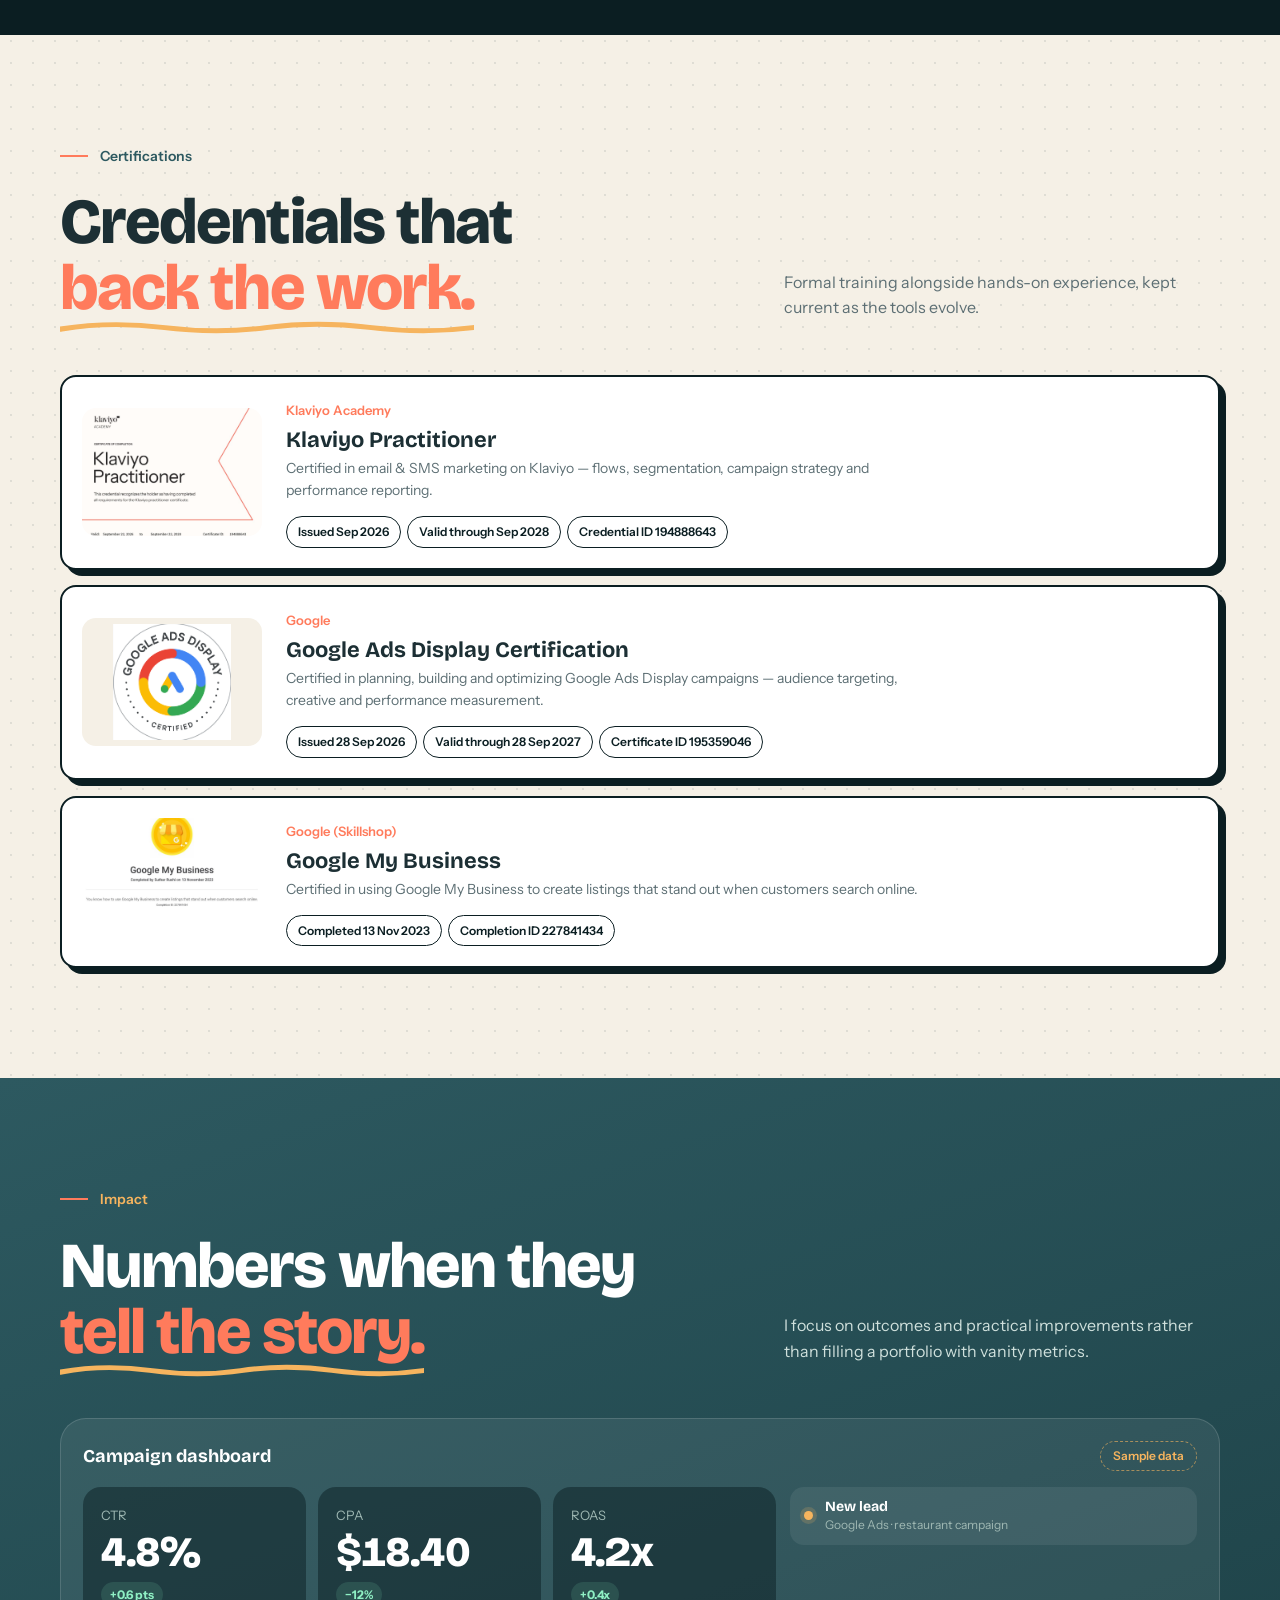
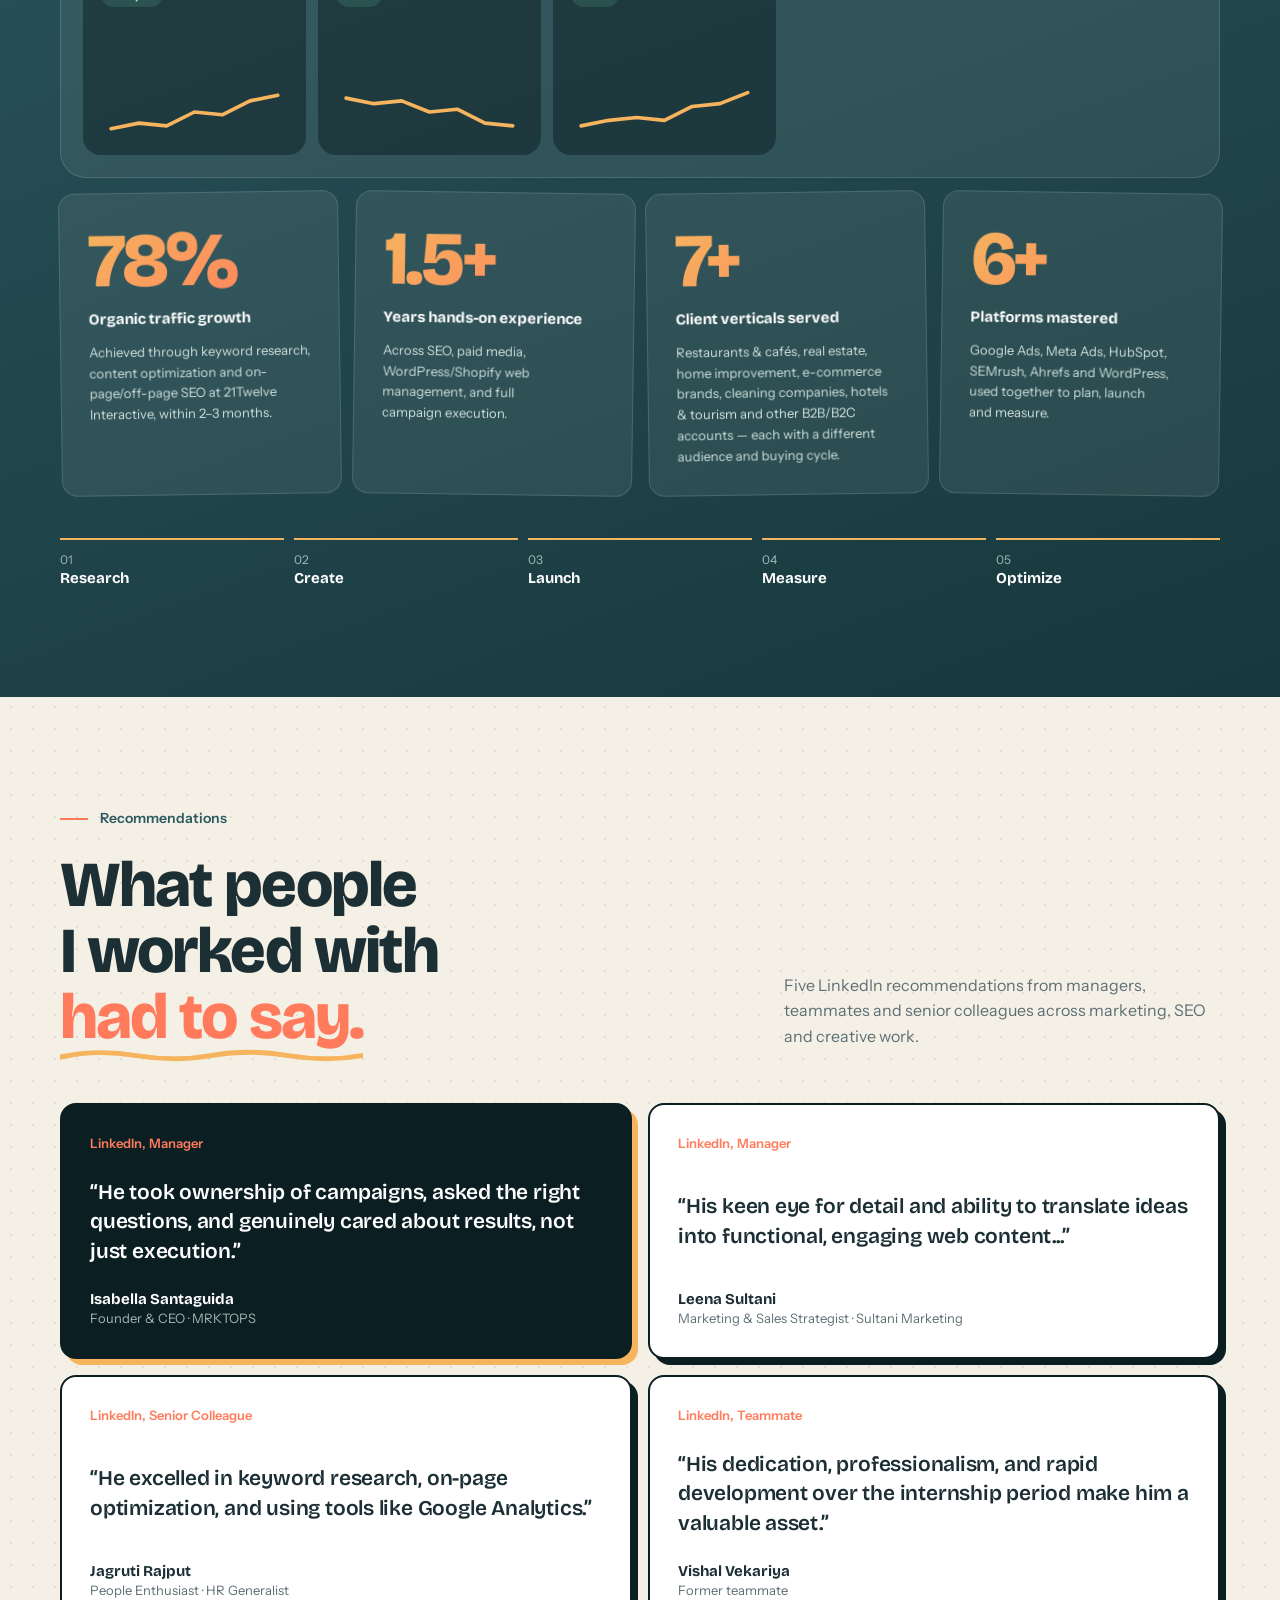
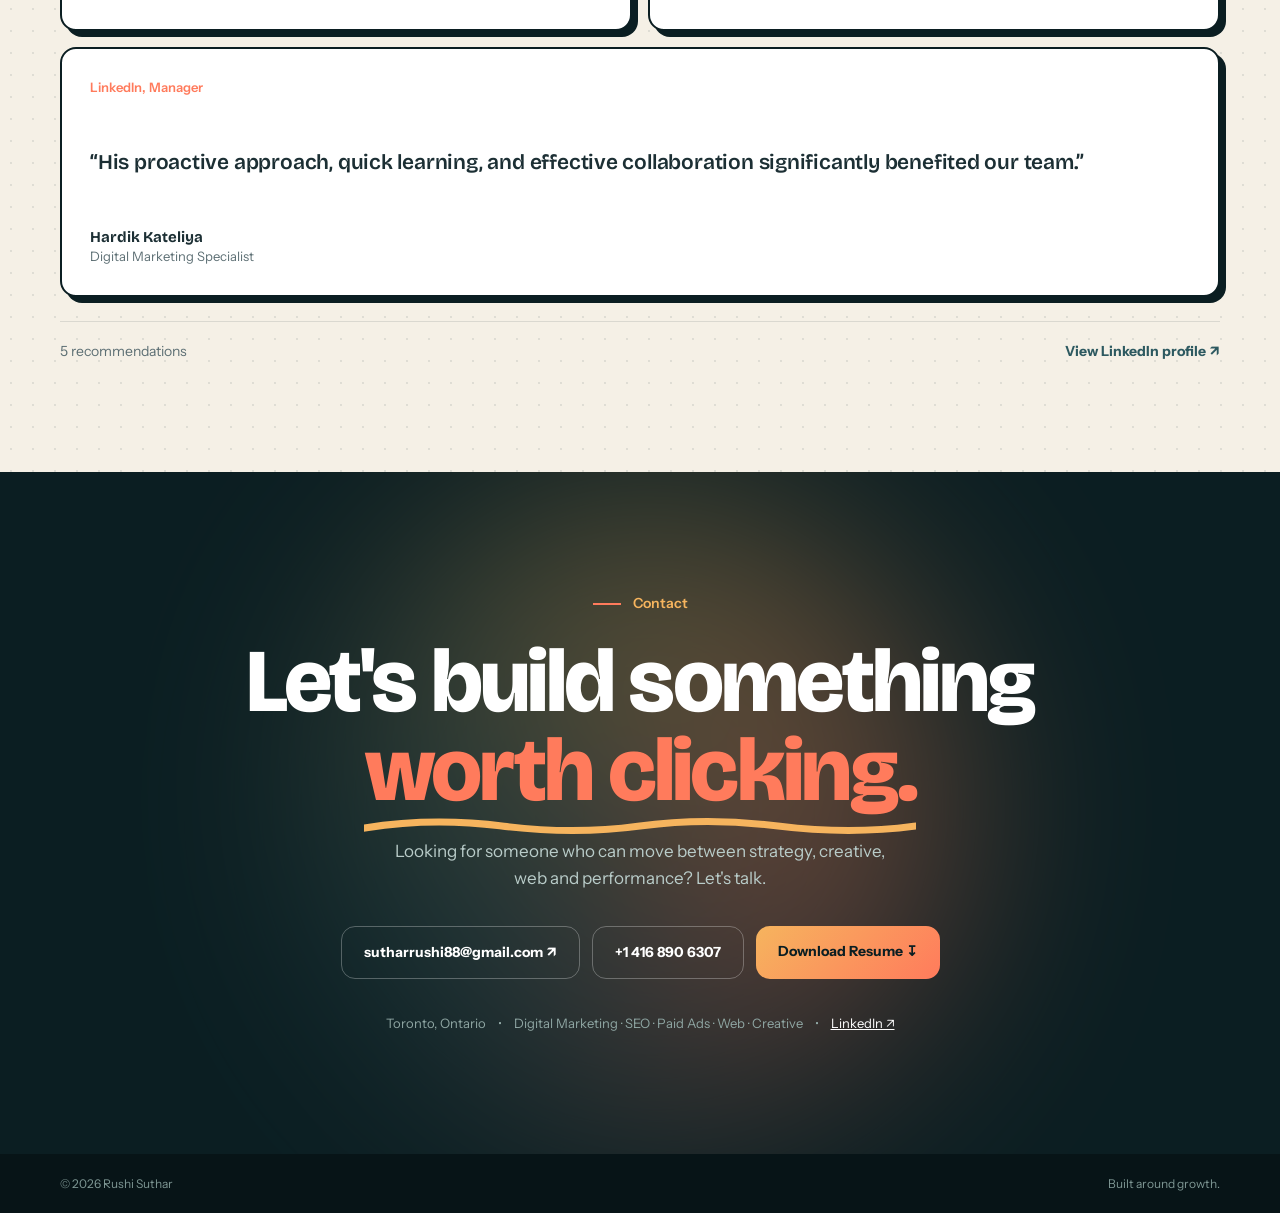
==== commit c33d8a7b: "changes" ====
--- a/index.html
+++ b/index.html
@@ -42,7 +42,7 @@
     </div>
     <div class="proof">
       <div><b>78%</b><small>organic traffic growth</small></div>
-      <div><b>2+ yrs</b><small>digital marketing experience</small></div>
+      <div><b>1.5+ yrs</b><small>digital marketing experience</small></div>
       <div><b>Full Stack</b><small>web development background</small></div>
     </div>
     <div class="design-tags verticals-tags"><span>Restaurant</span><span>Home Services</span><span>B2B</span><span>B2C</span></div>
@@ -408,7 +408,7 @@
 
   <div class="impact-grid">
     <article class="impact-card reveal"><strong>78%</strong><span>Organic traffic growth</span><p>Achieved through keyword research, content optimization and on-page/off-page SEO at 21Twelve Interactive, within 2–3 months.</p></article>
-    <article class="impact-card reveal"><strong>2+</strong><span>Years hands-on experience</span><p>Across SEO, paid media, WordPress/Shopify web management, and full campaign execution.</p></article>
+    <article class="impact-card reveal"><strong>1.5+</strong><span>Years hands-on experience</span><p>Across SEO, paid media, WordPress/Shopify web management, and full campaign execution.</p></article>
     <article class="impact-card reveal"><strong>7+</strong><span>Client verticals served</span><p>Restaurants & cafés, real estate, home improvement, e-commerce brands, cleaning companies, hotels & tourism and other B2B/B2C accounts — each with a different audience and buying cycle.</p></article>
     <article class="impact-card reveal"><strong>6+</strong><span>Platforms mastered</span><p>Google Ads, Meta Ads, HubSpot, SEMrush, Ahrefs and WordPress, used together to plan, launch and measure.</p></article>
   </div>
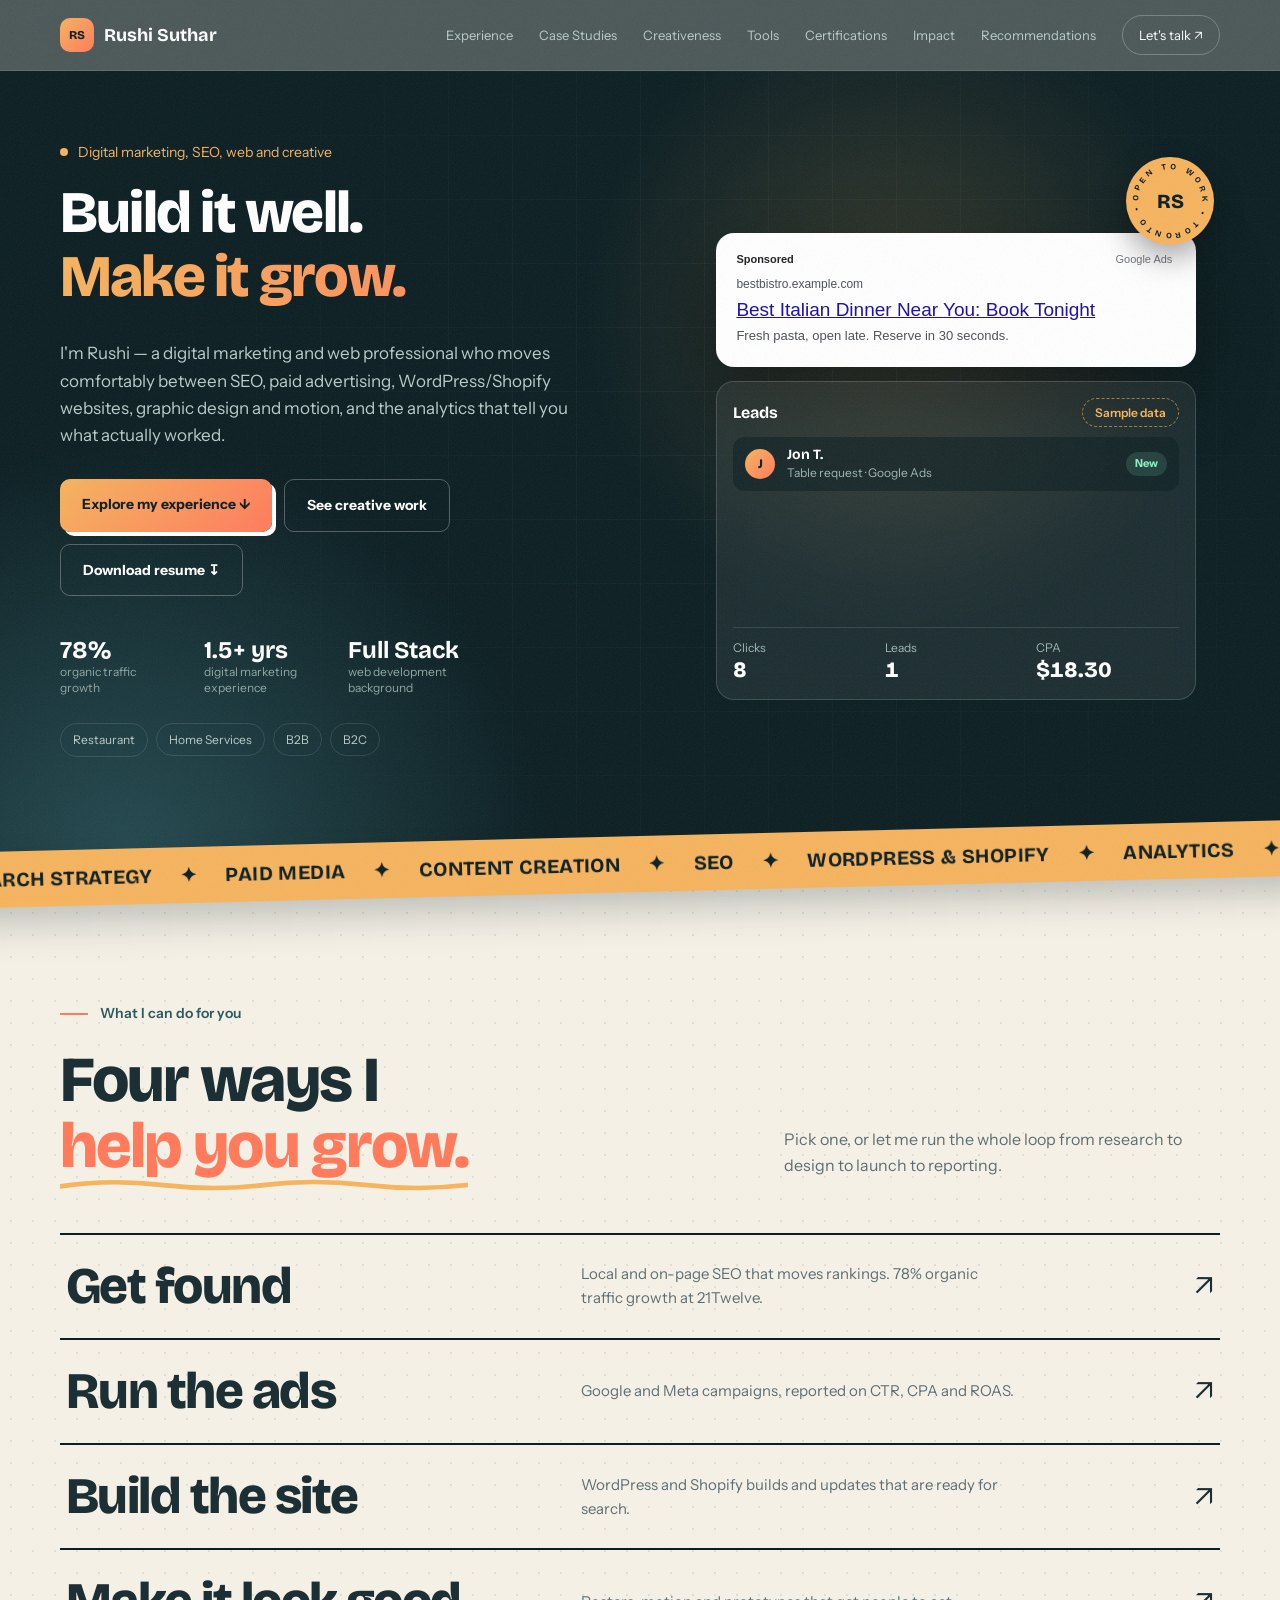
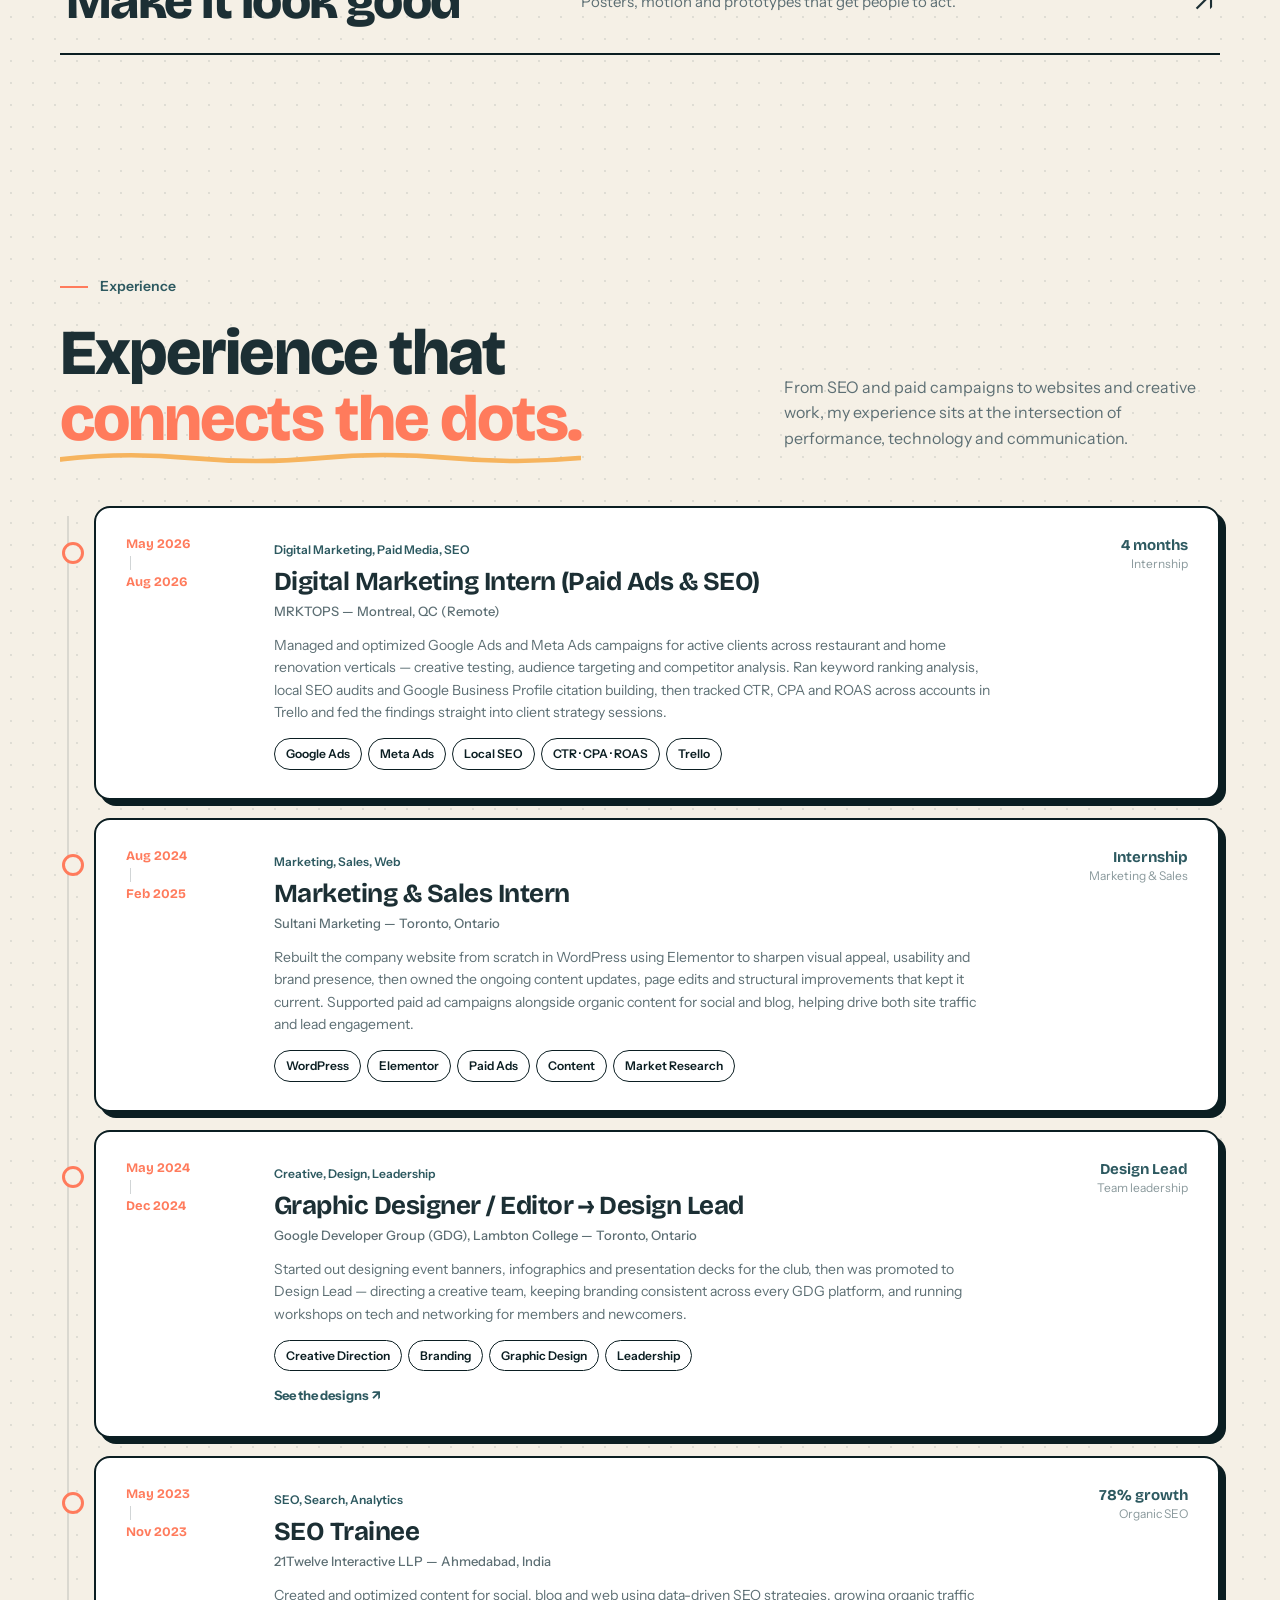
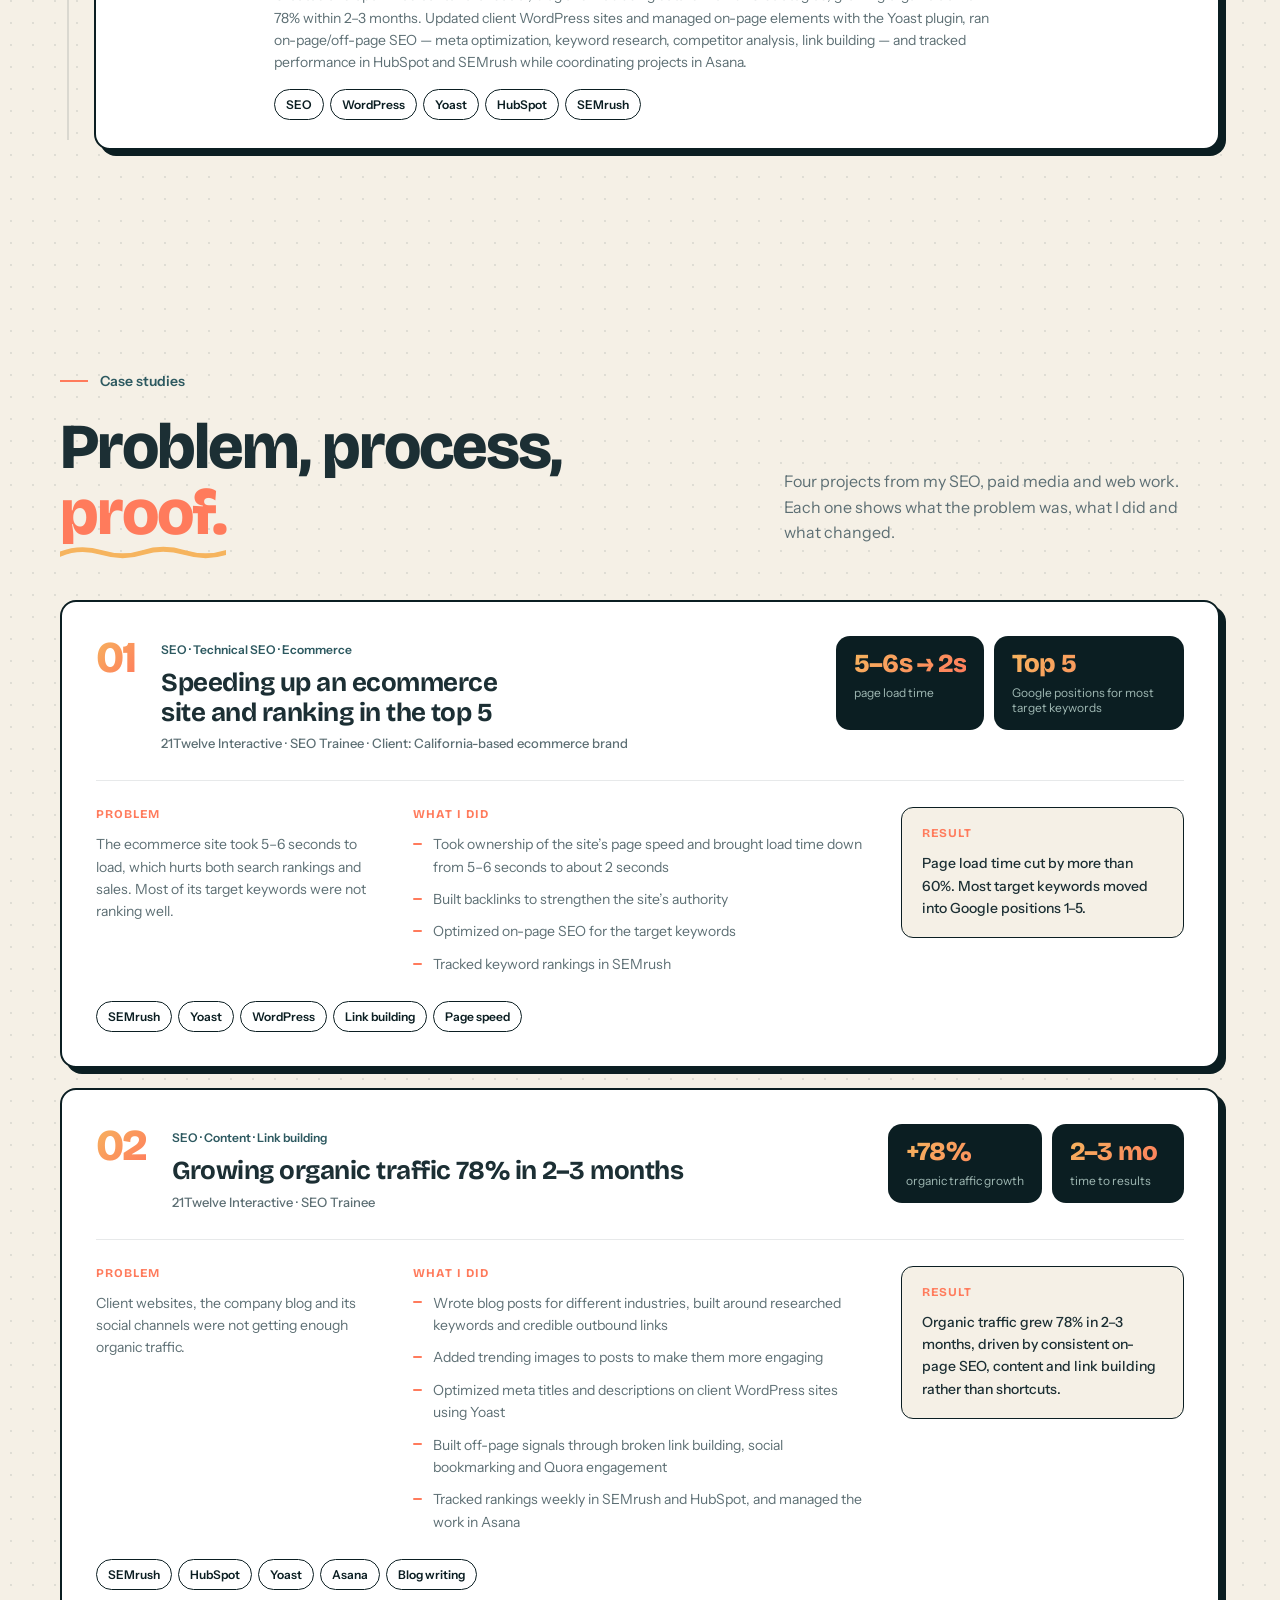
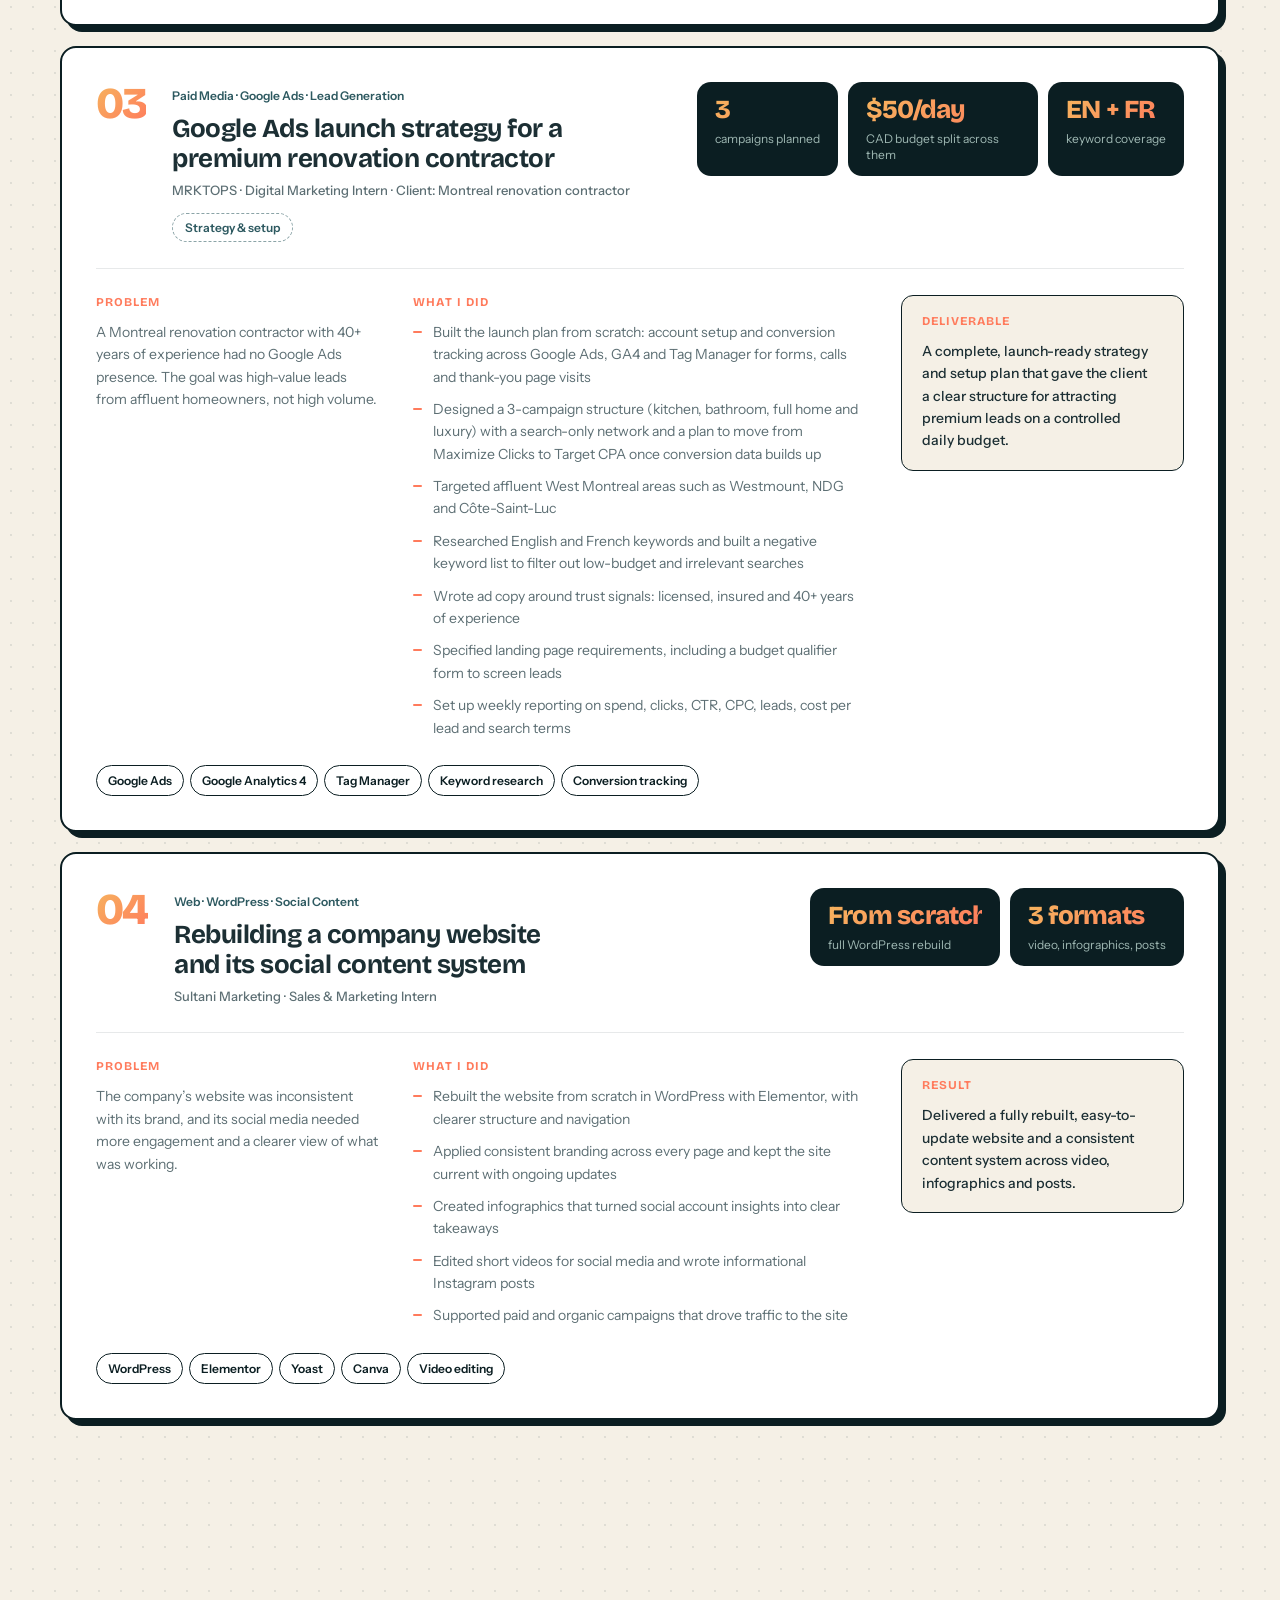
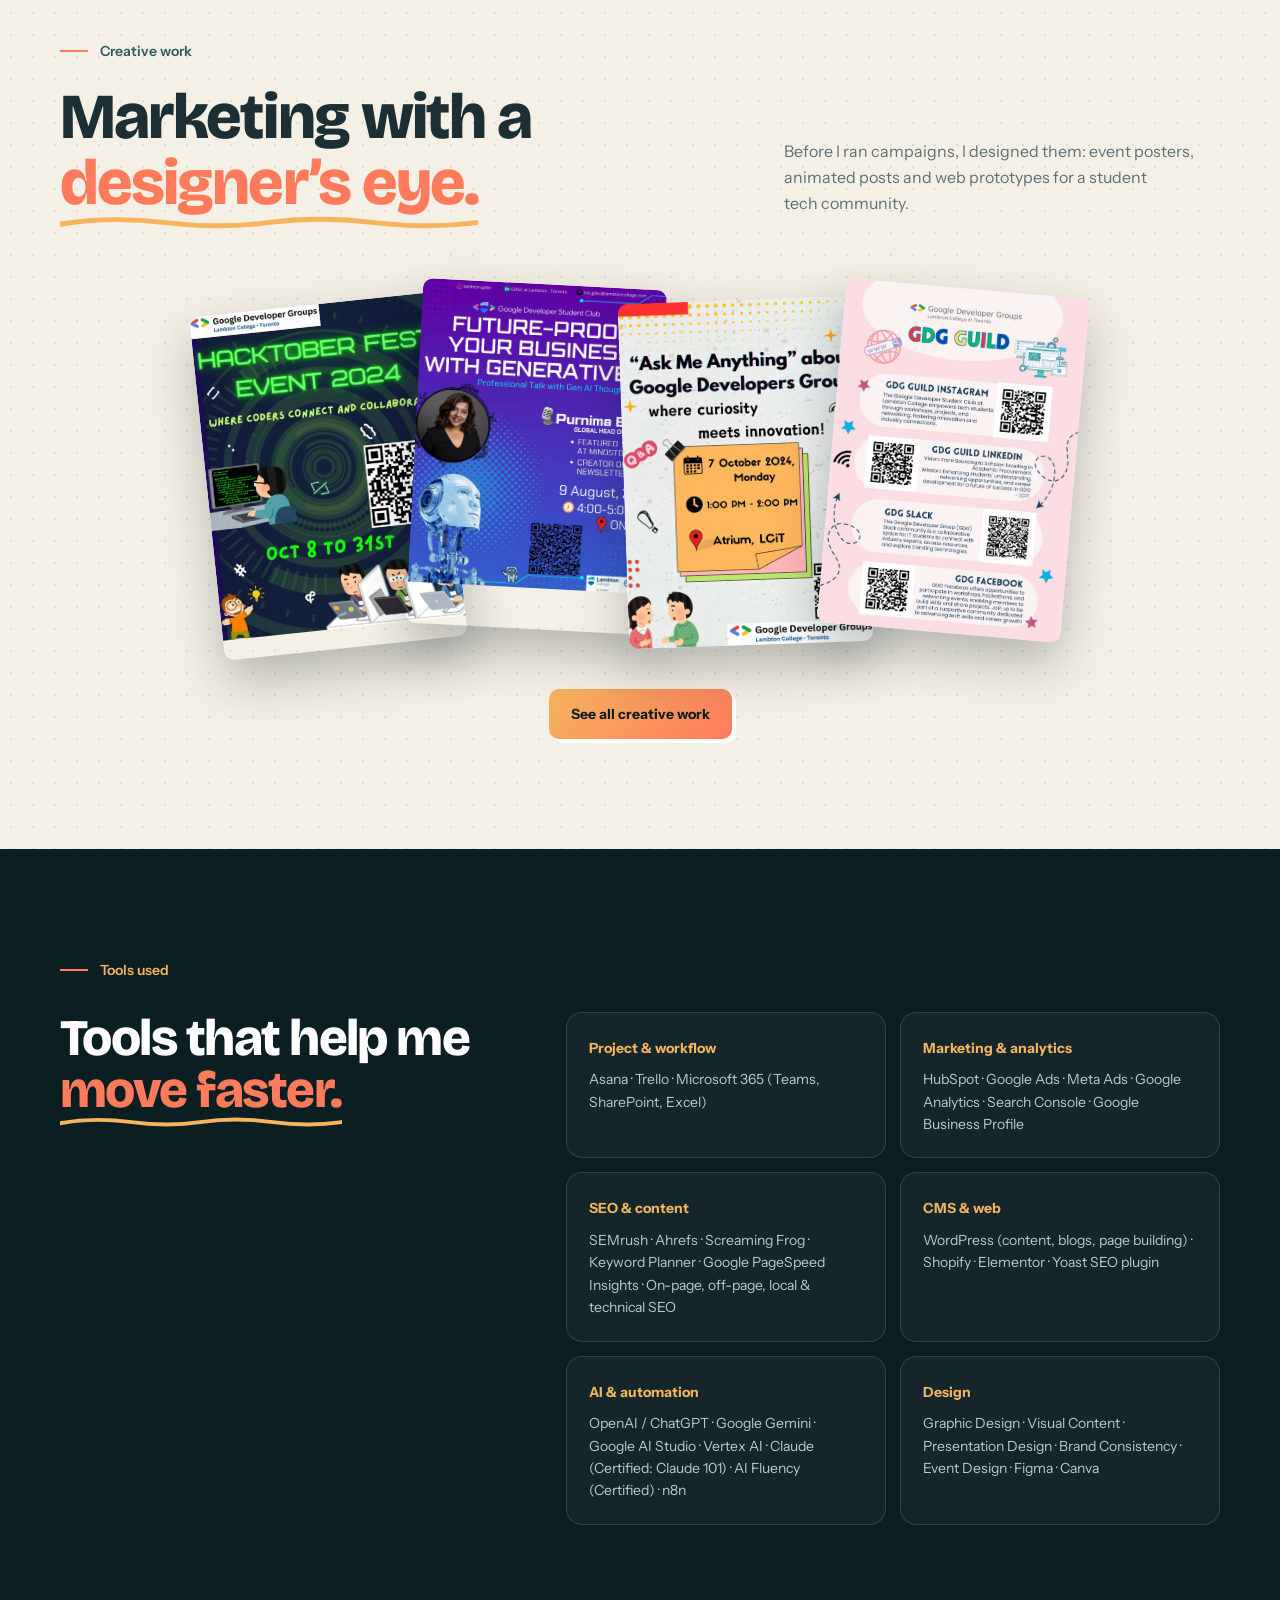
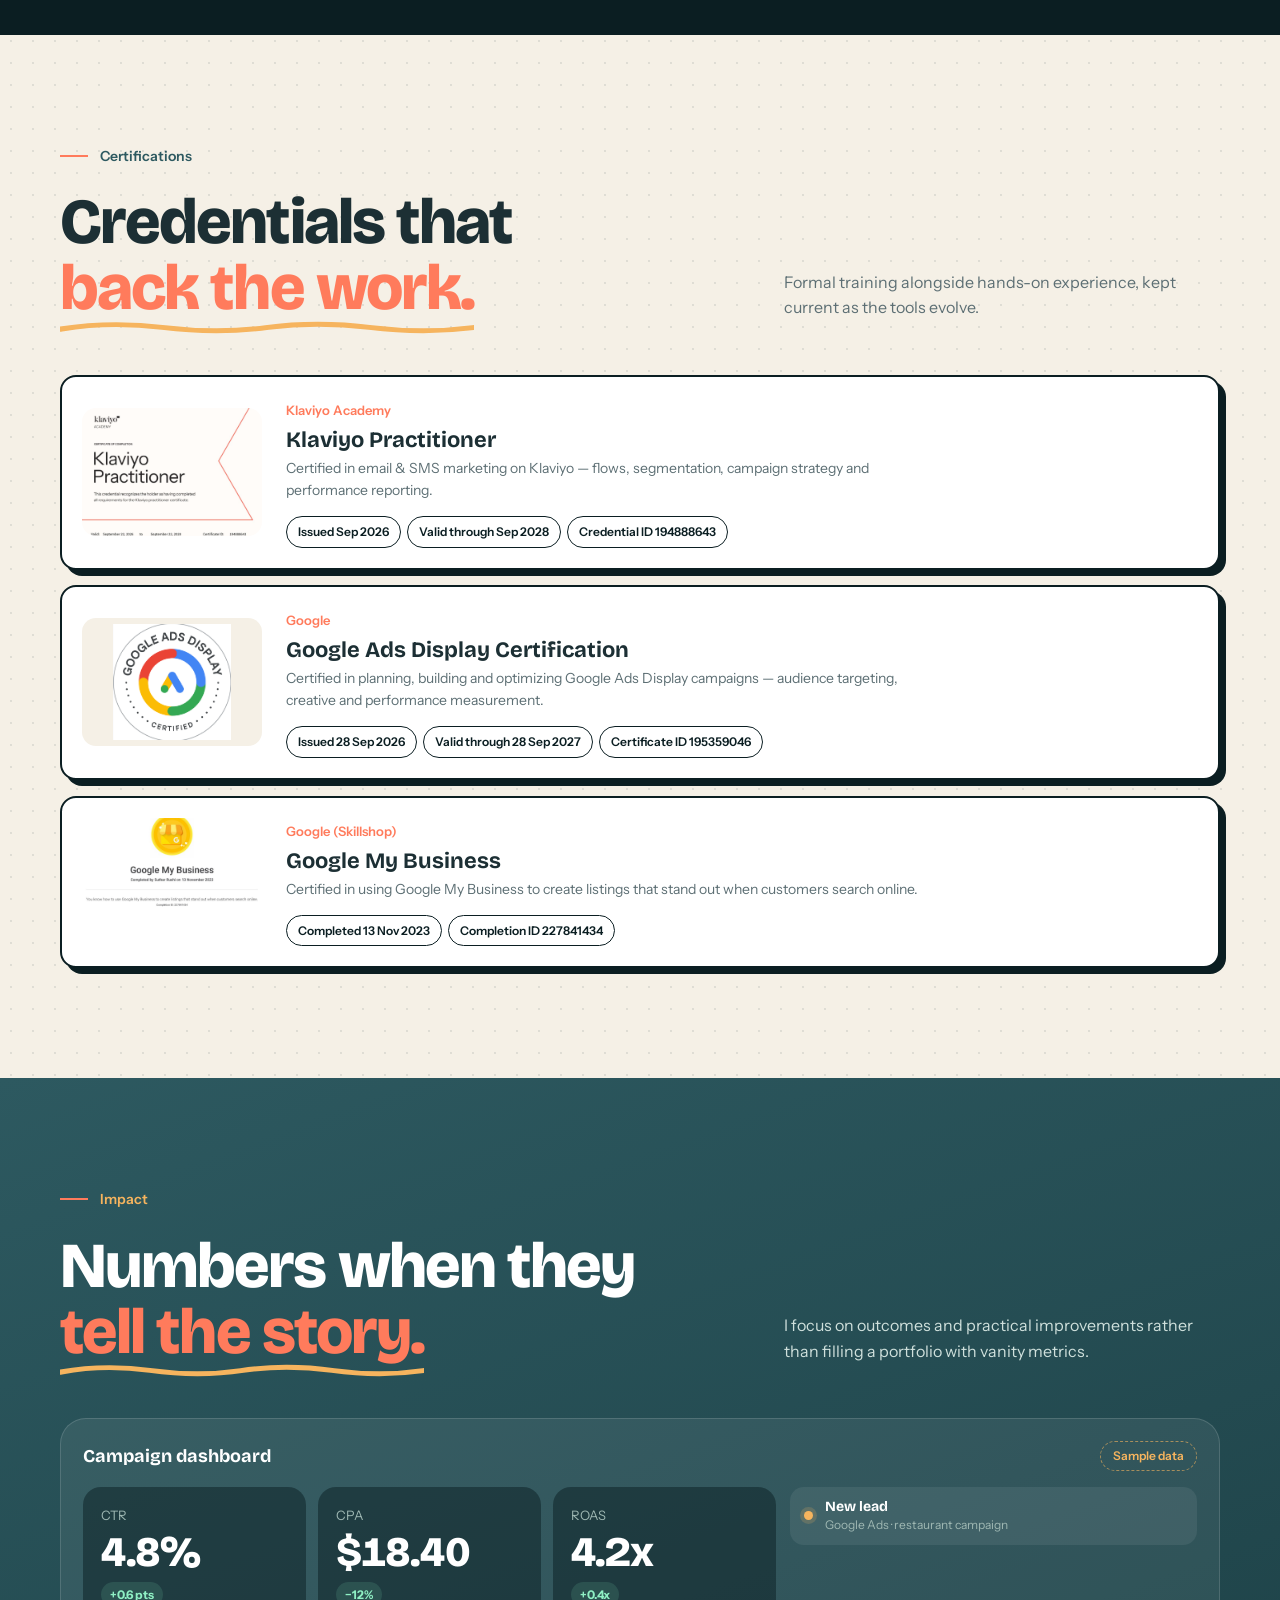
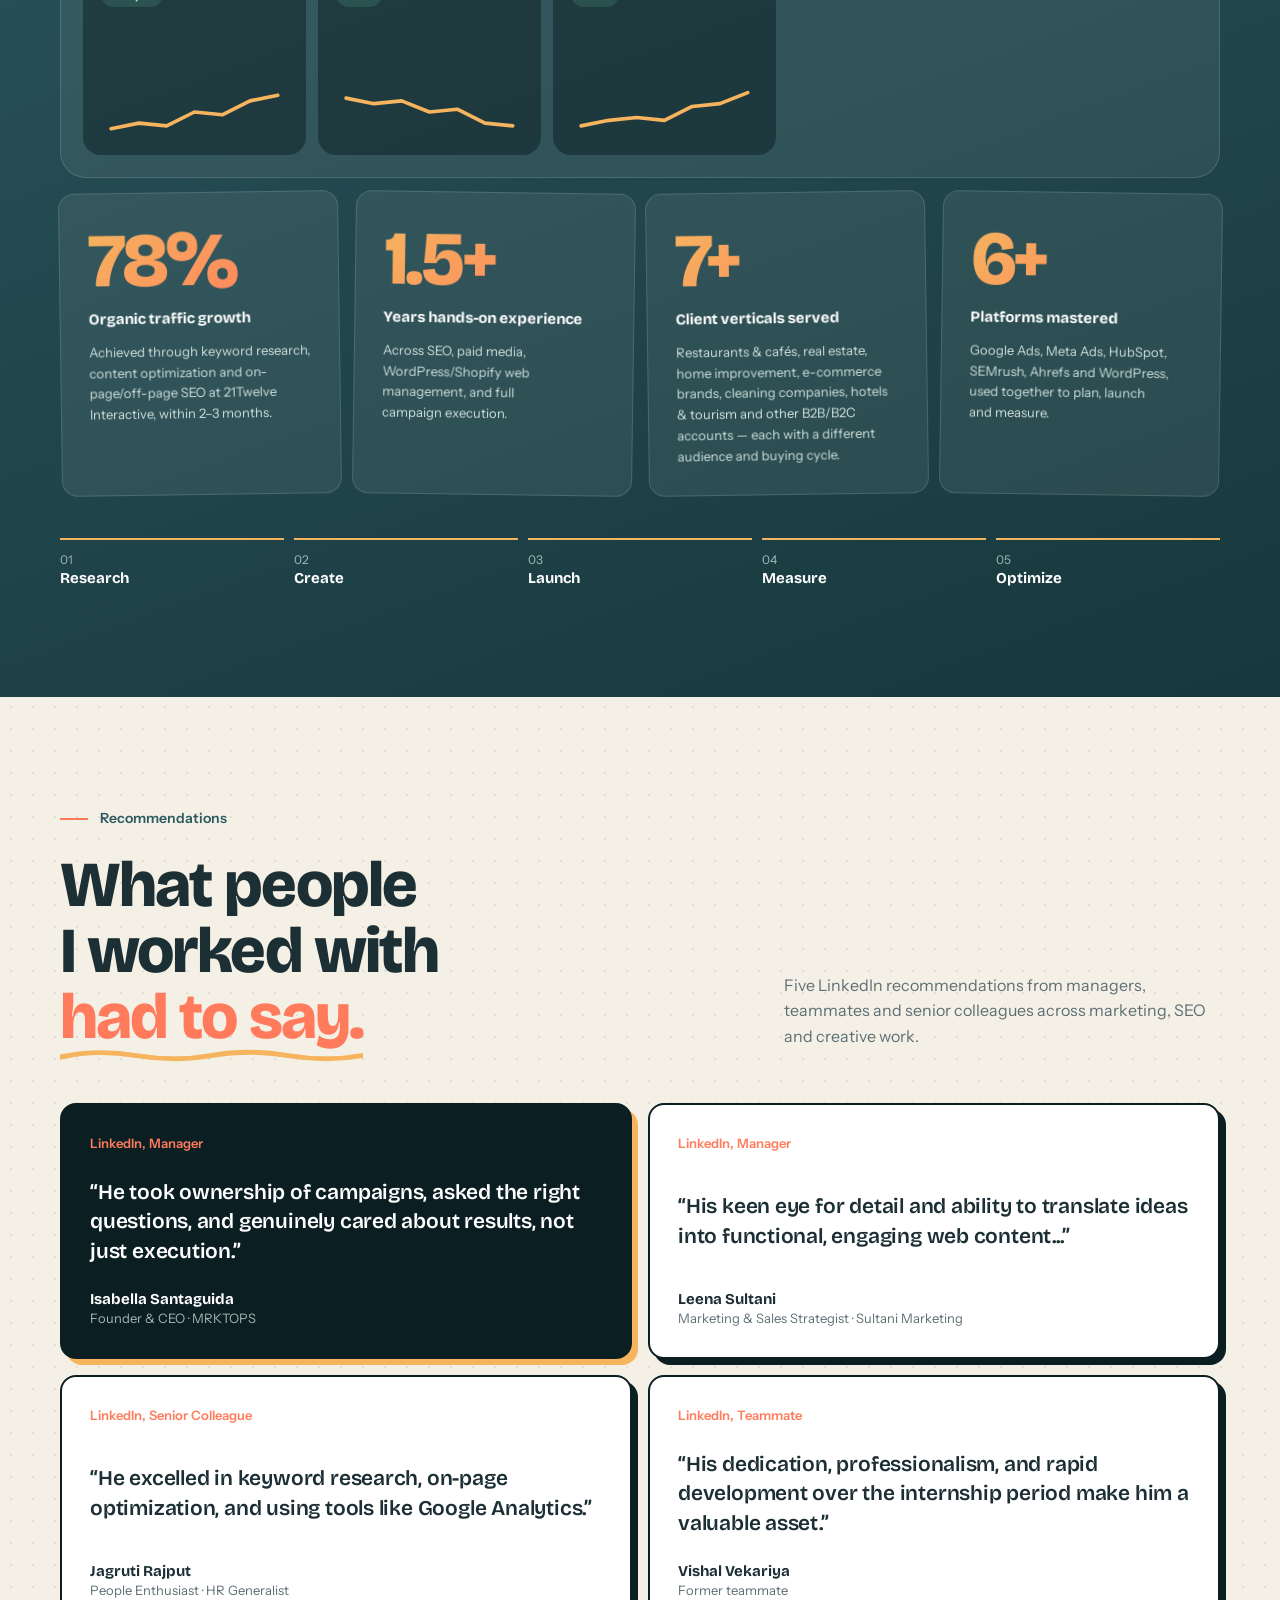
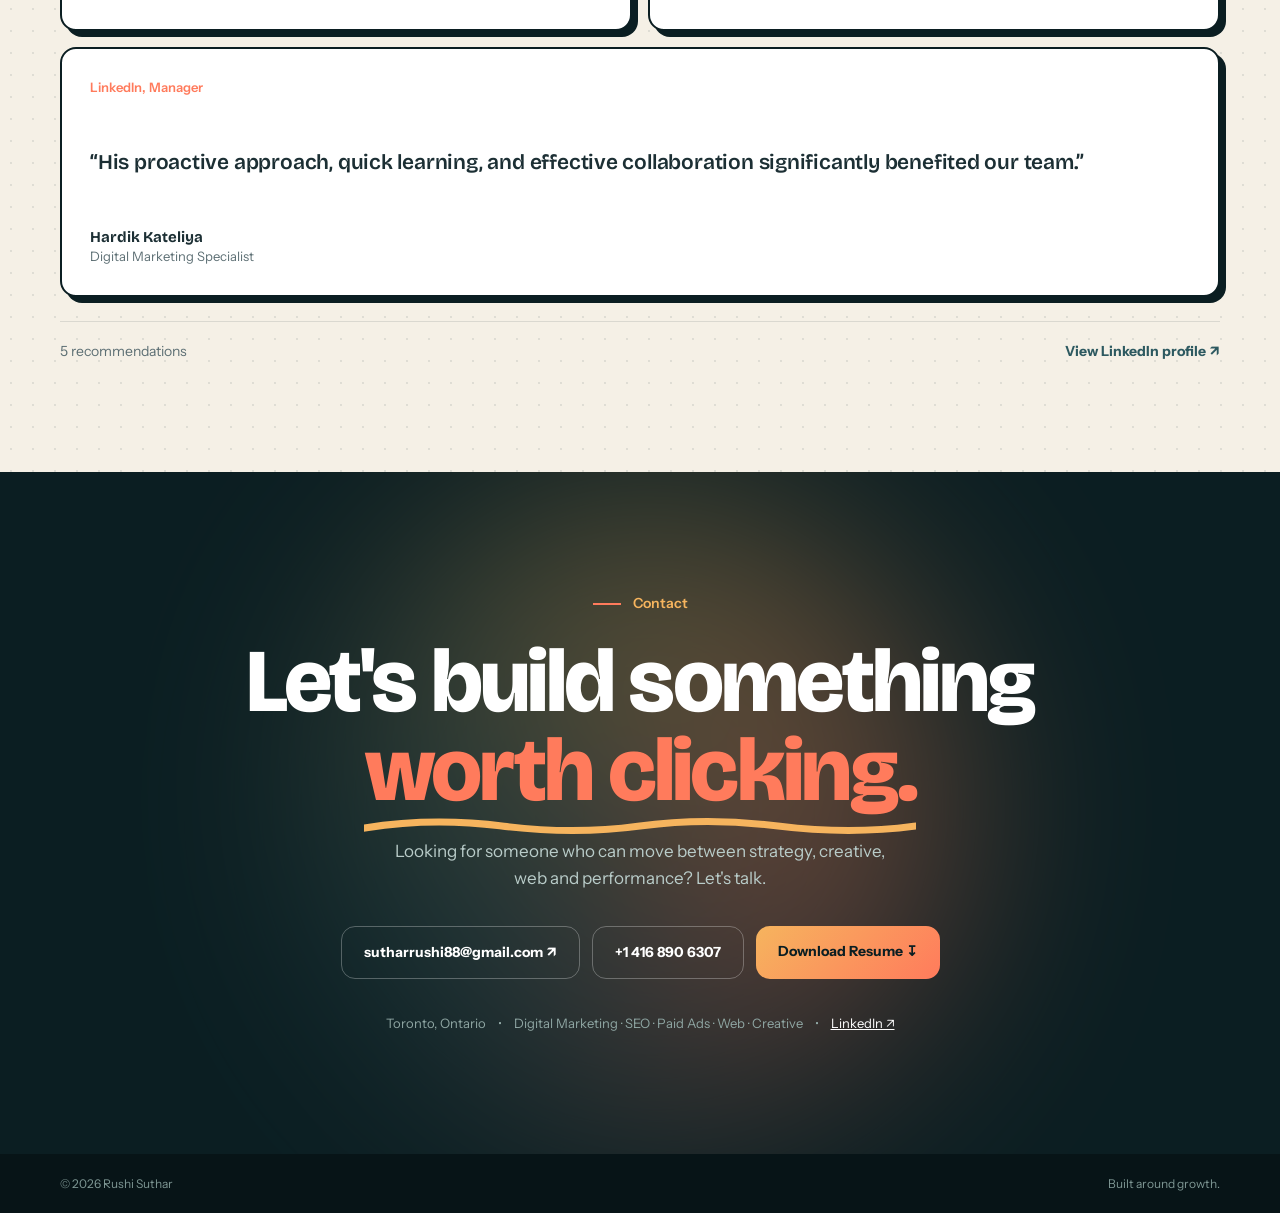
==== commit 8a92168c: "updatess" ====
--- a/index.html
+++ b/index.html
@@ -18,8 +18,8 @@
     <button class="menu" aria-label="Menu" aria-expanded="false">☰</button>
     <div class="links">
       <a href="#experience">Experience</a>
-      <a href="#case-studies">Case studies</a>
-      <a href="design.html">Creative work</a>
+      <a href="#case-studies">Case Studies</a>
+      <a href="design.html">Creativeness</a>
       <a href="#tools">Tools</a>
       <a href="#certifications">Certifications</a>
       <a href="#impact">Impact</a>
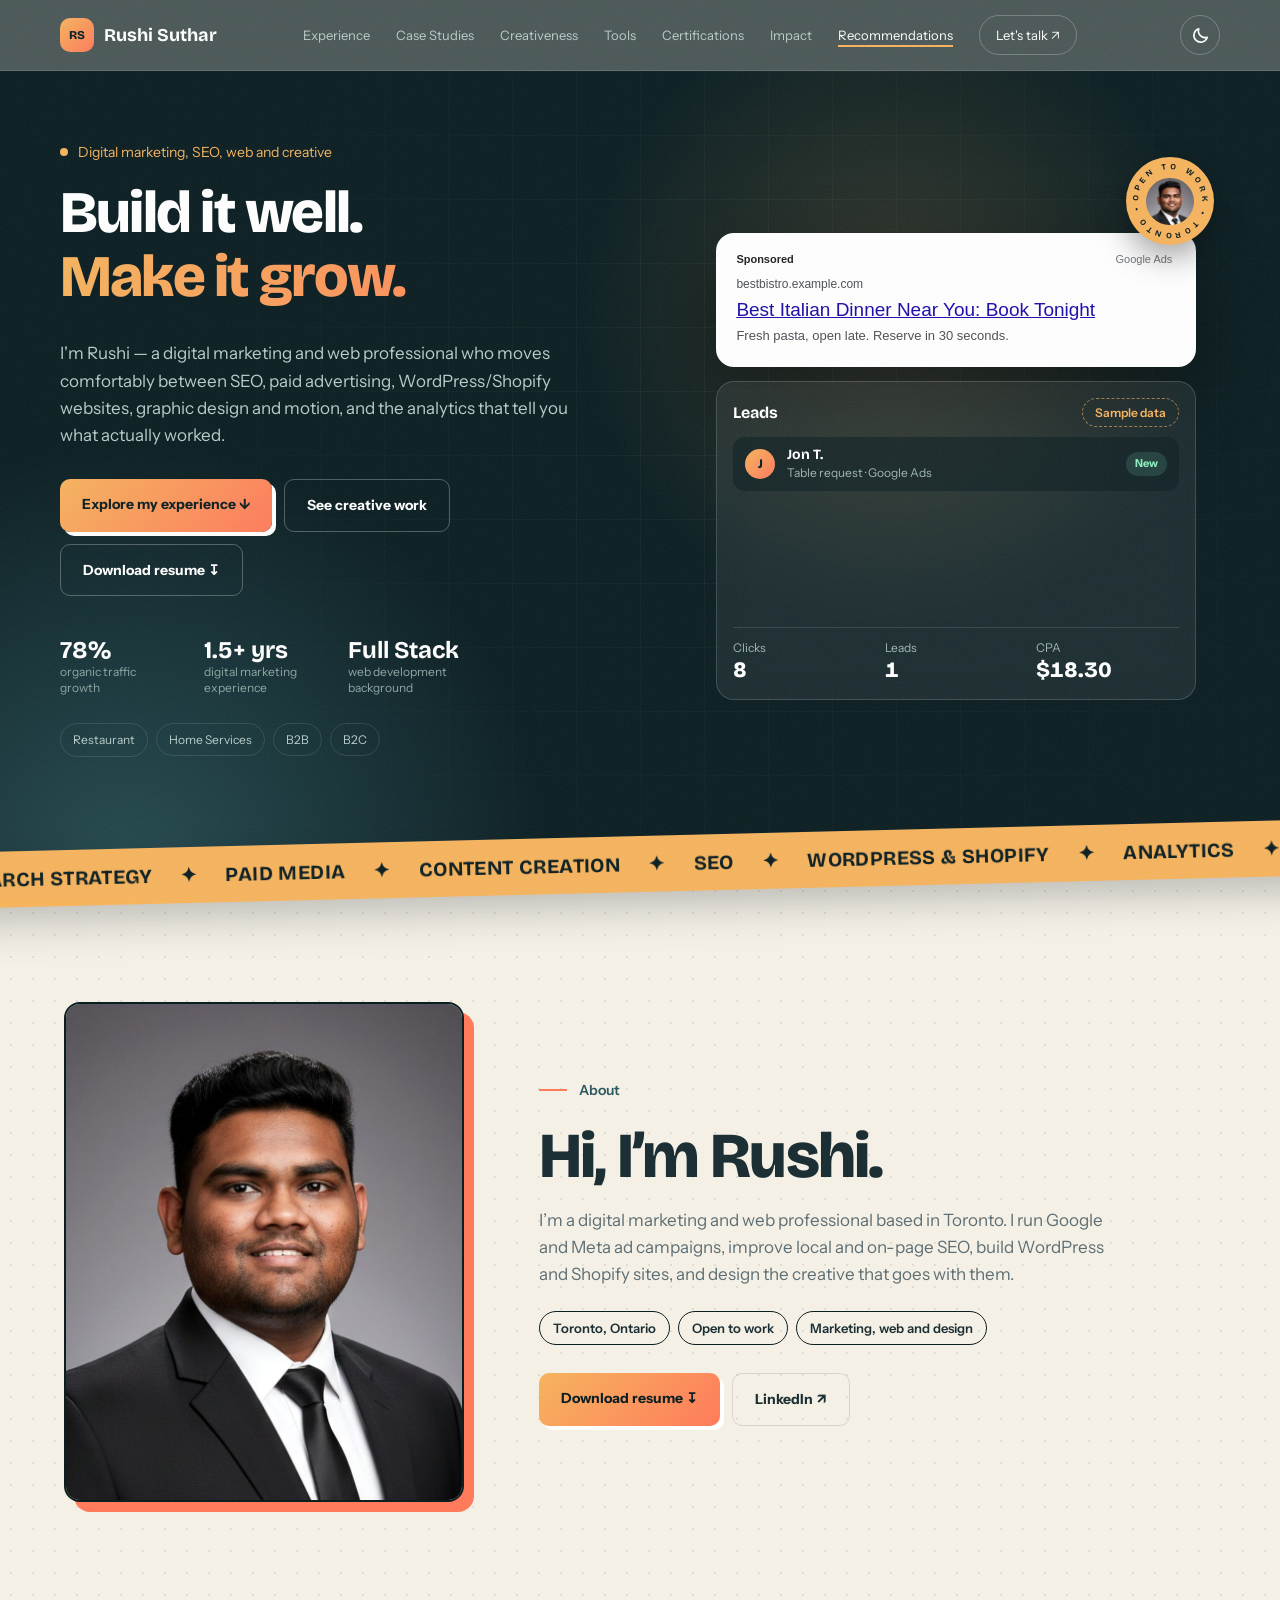
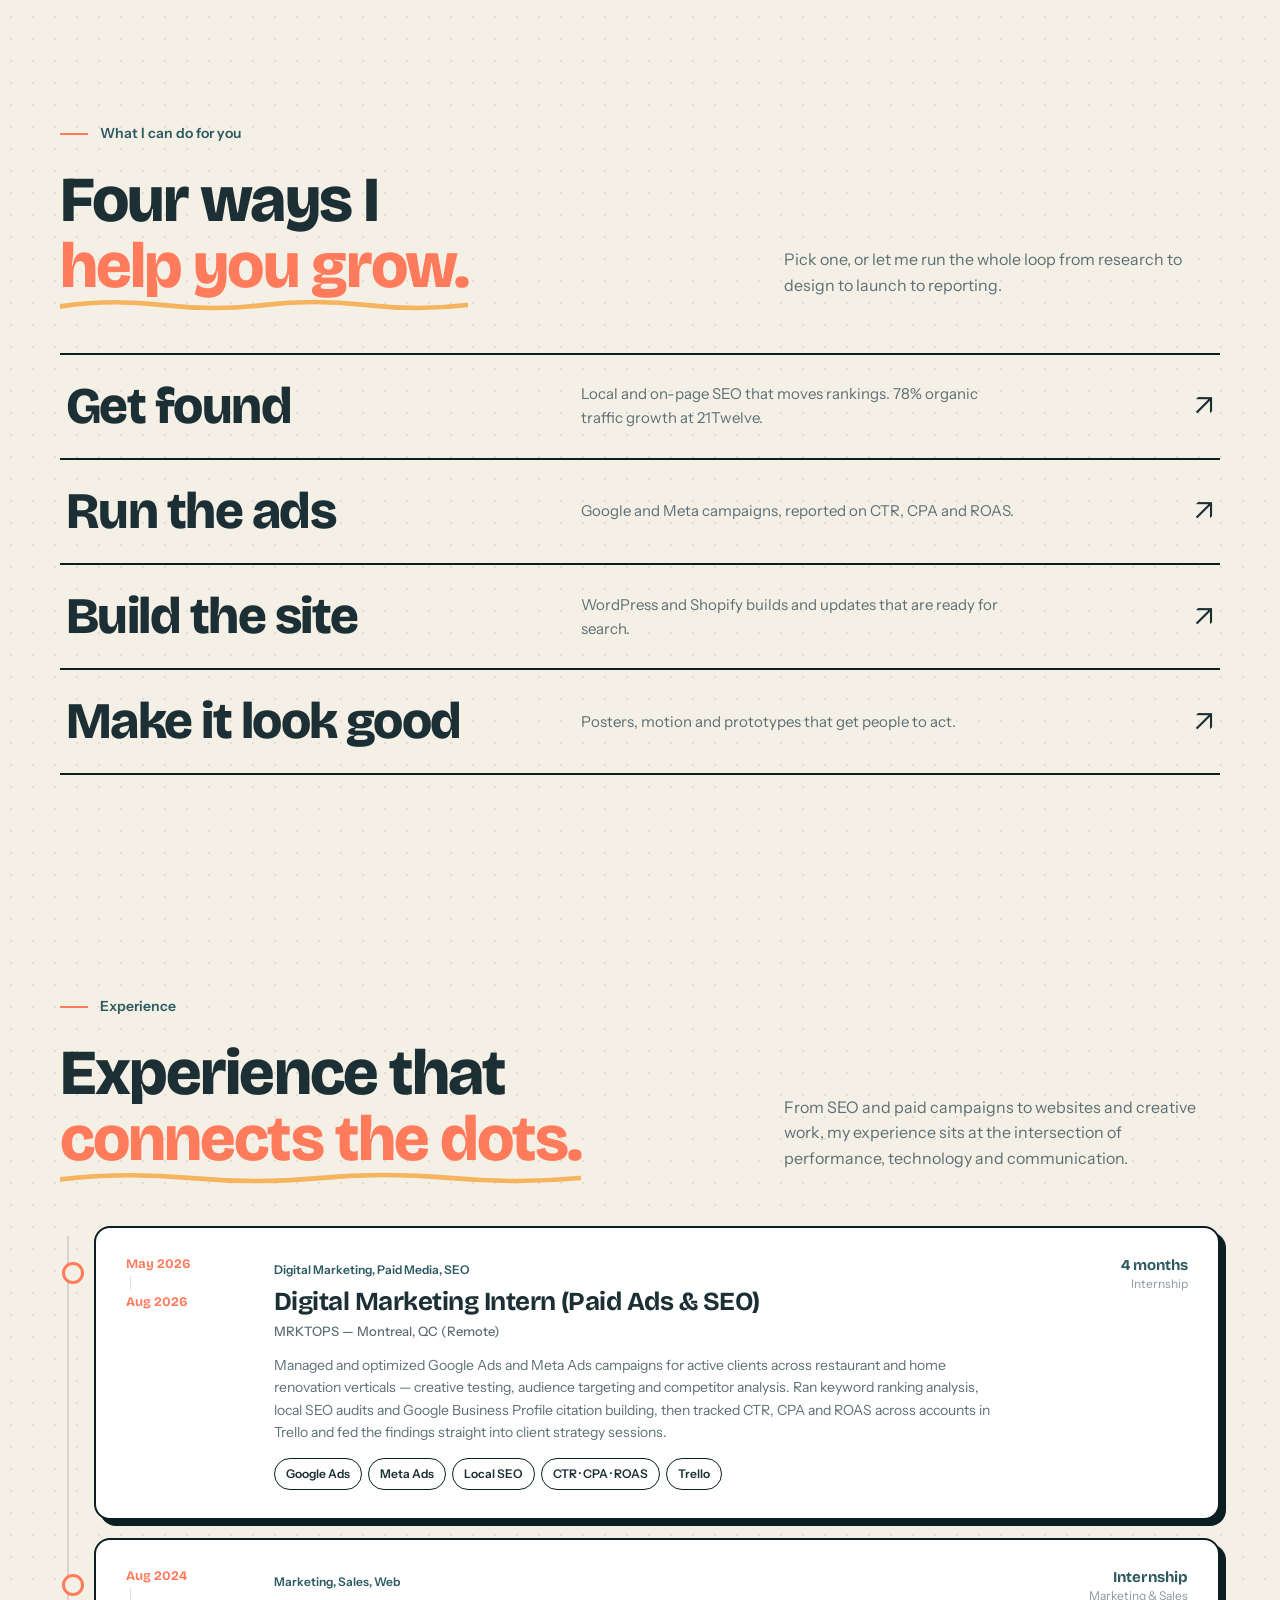
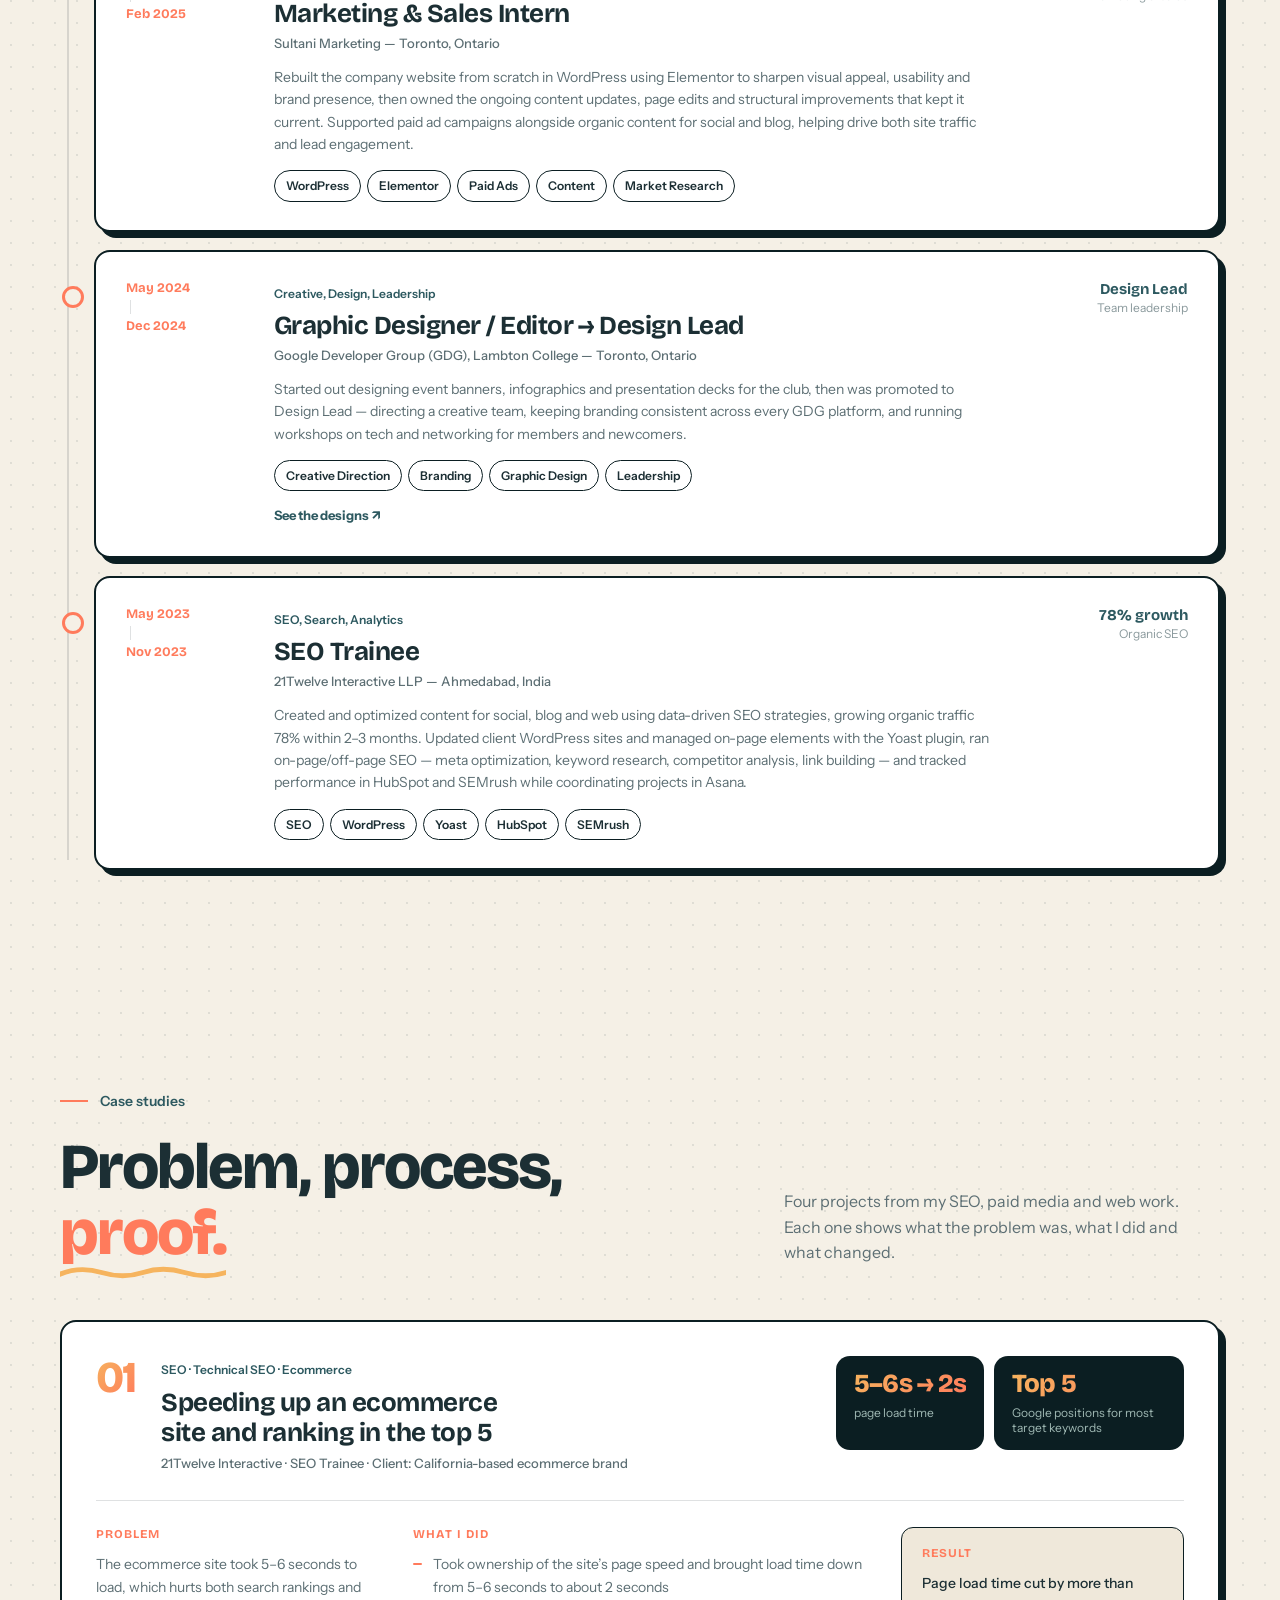
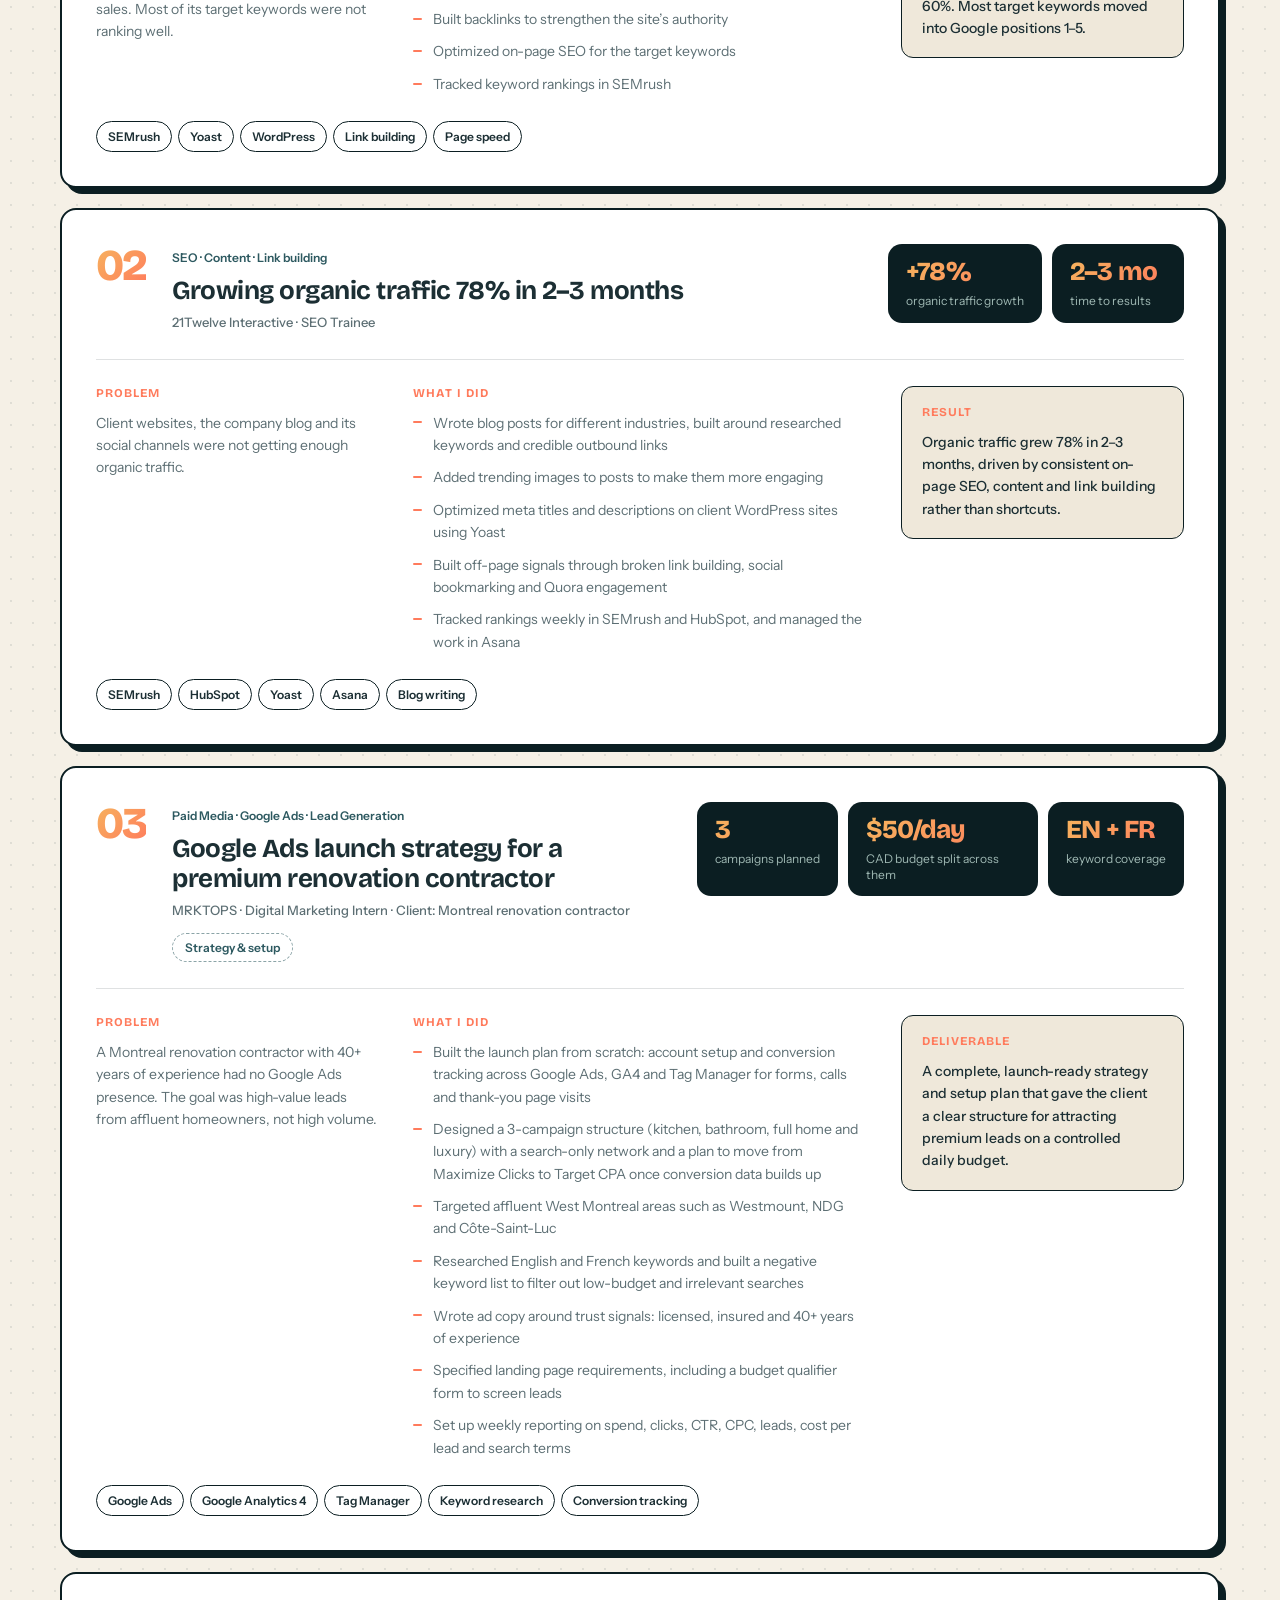
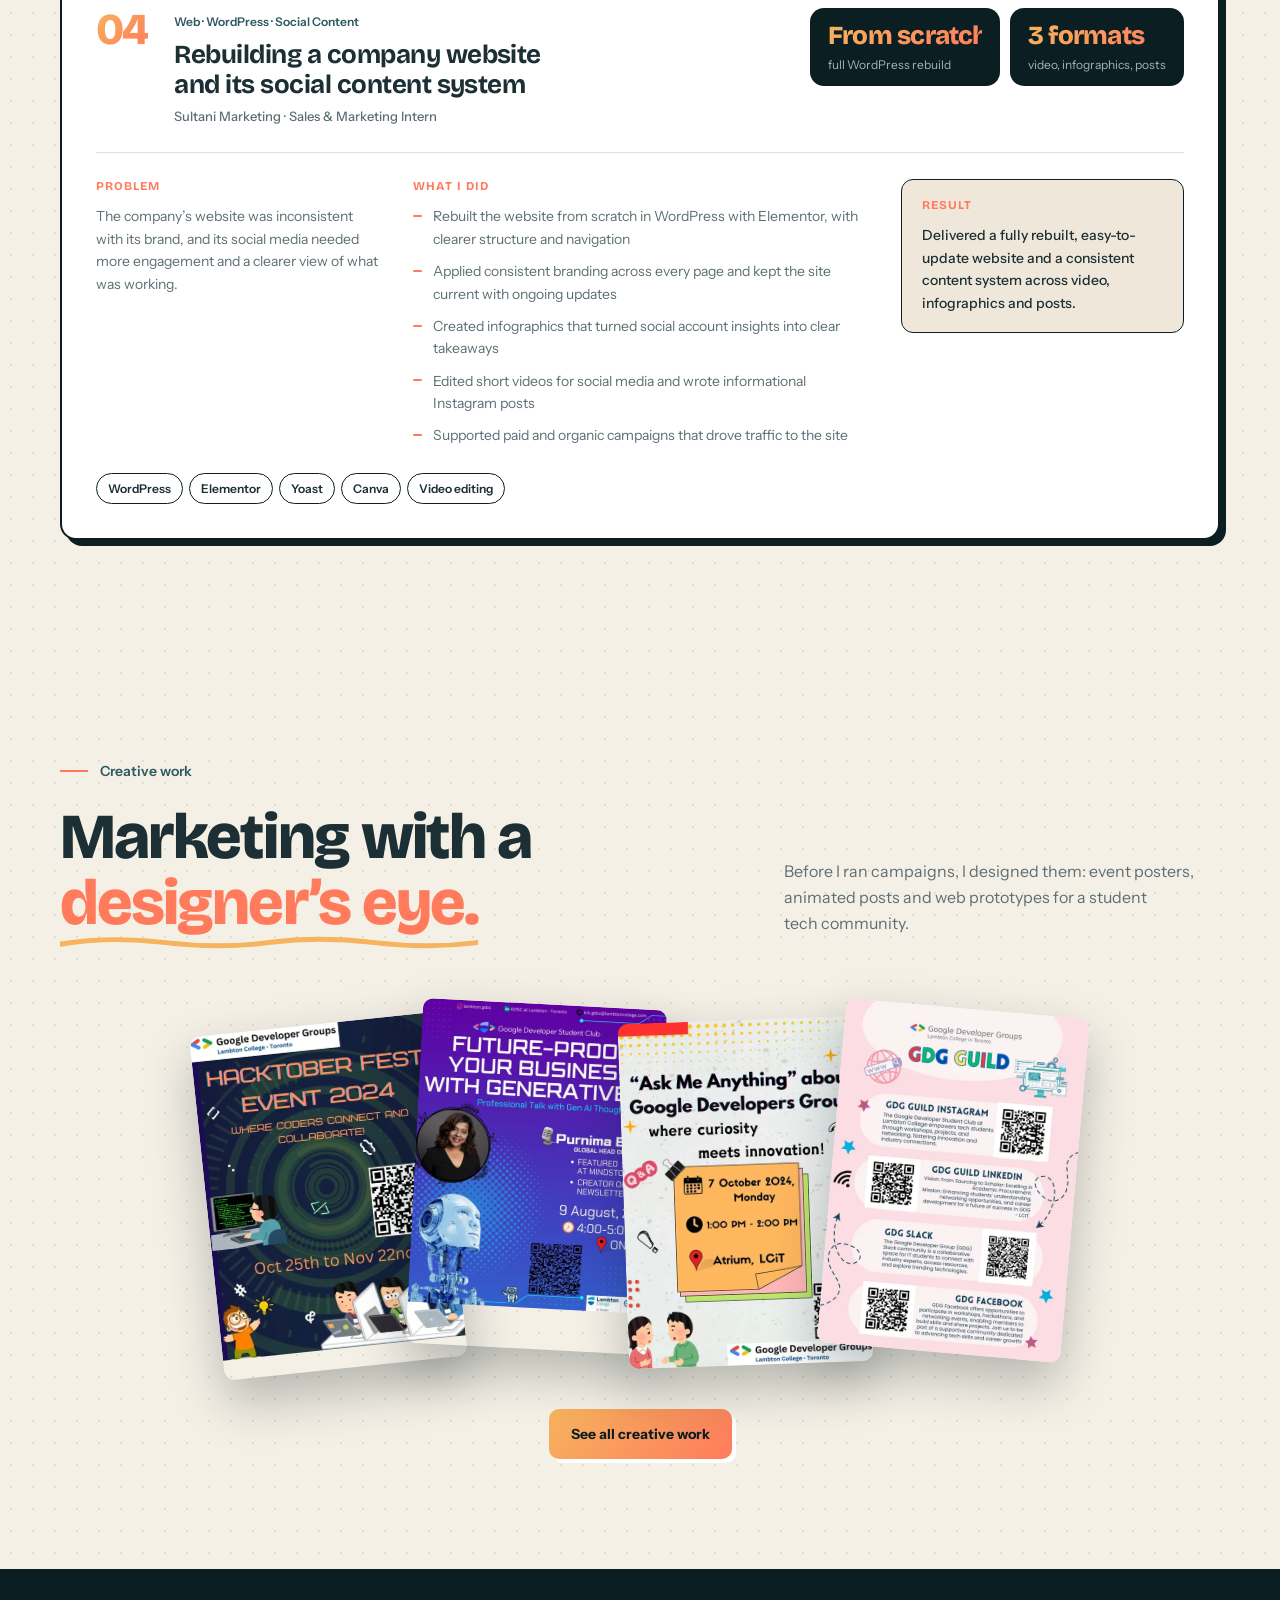
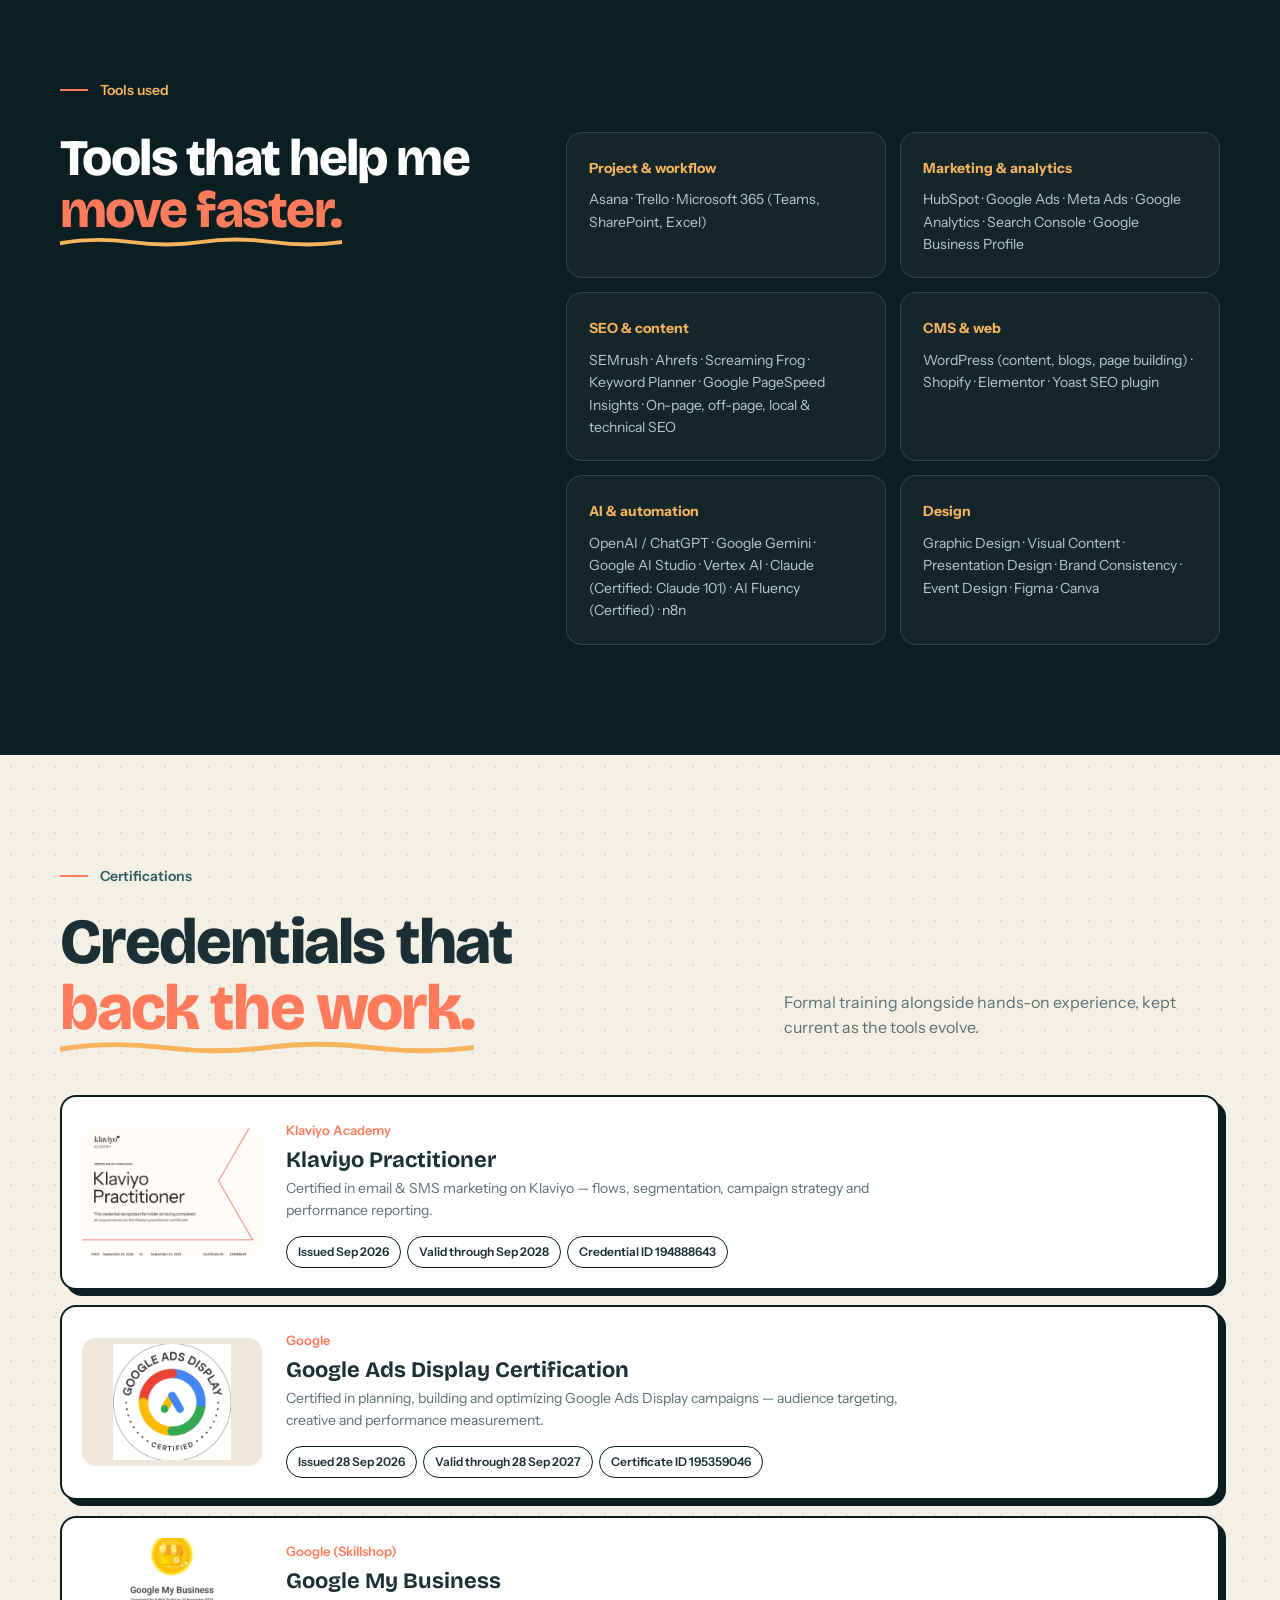
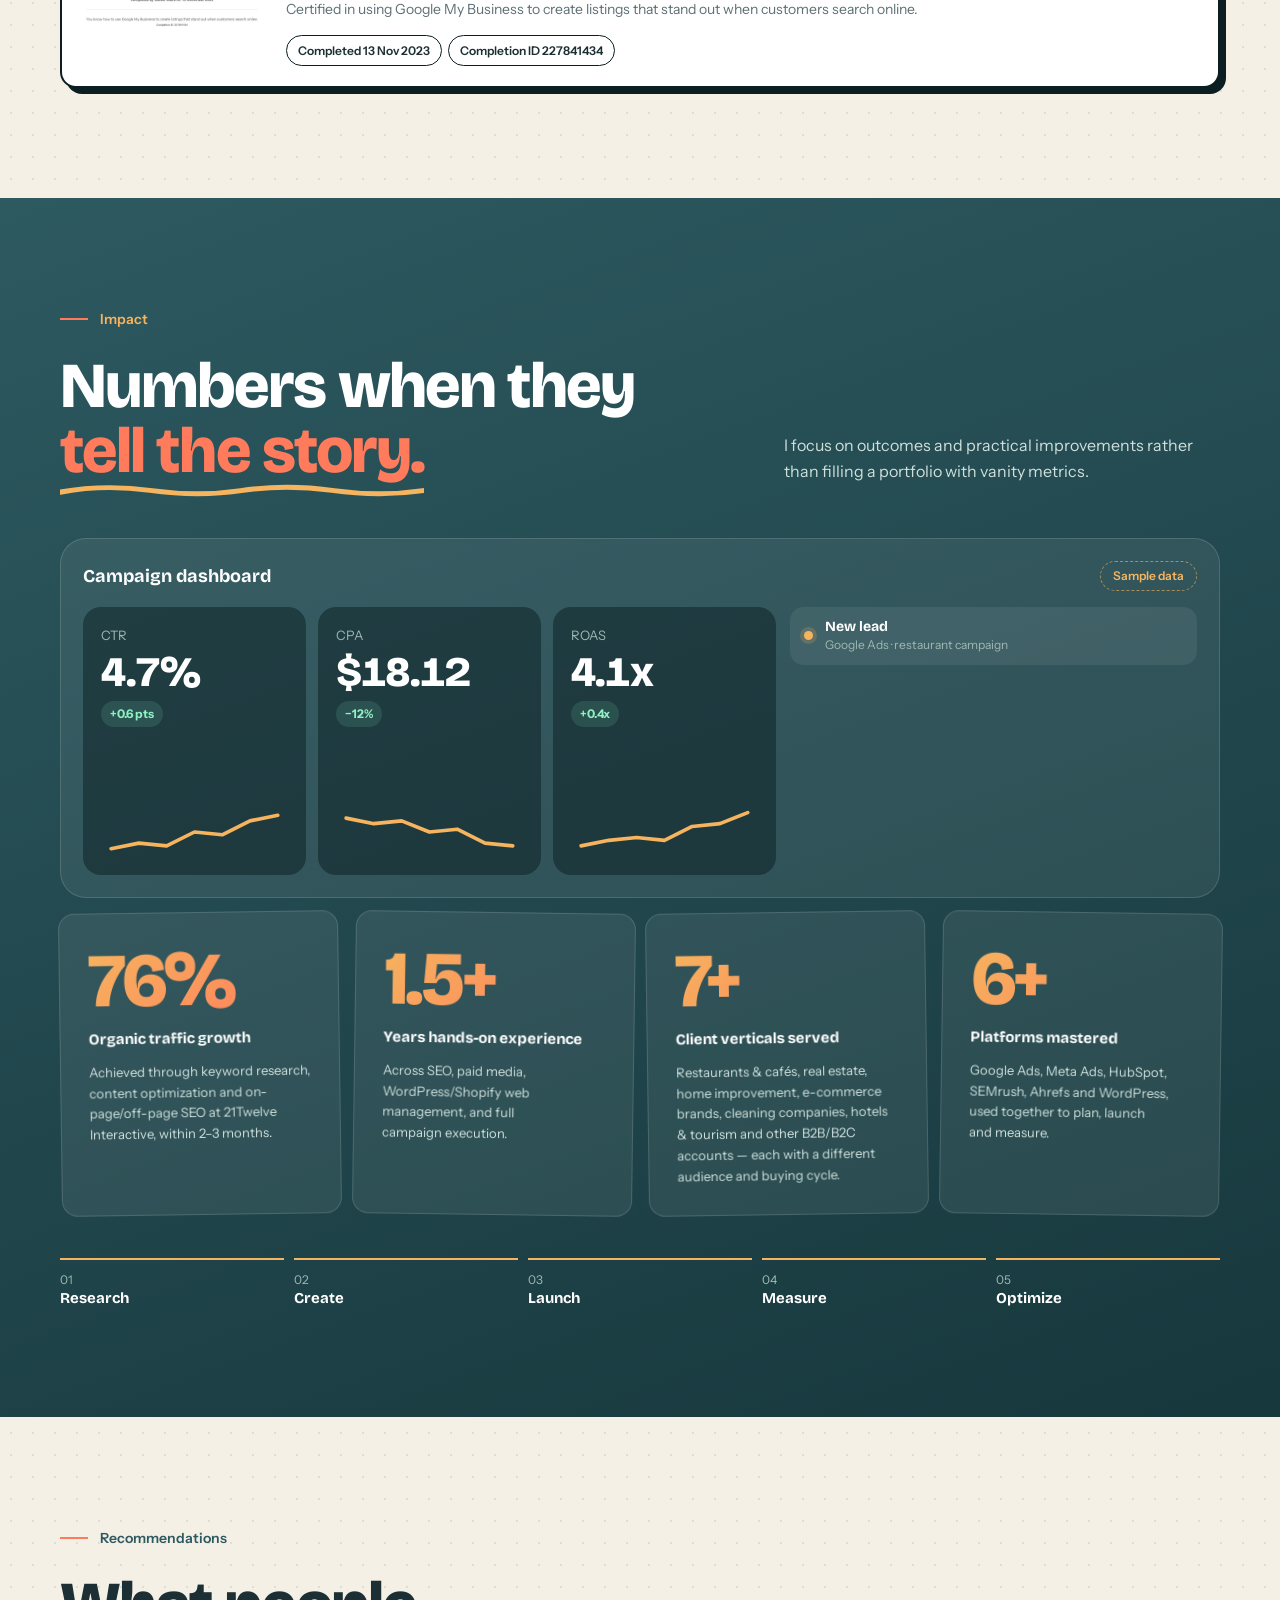
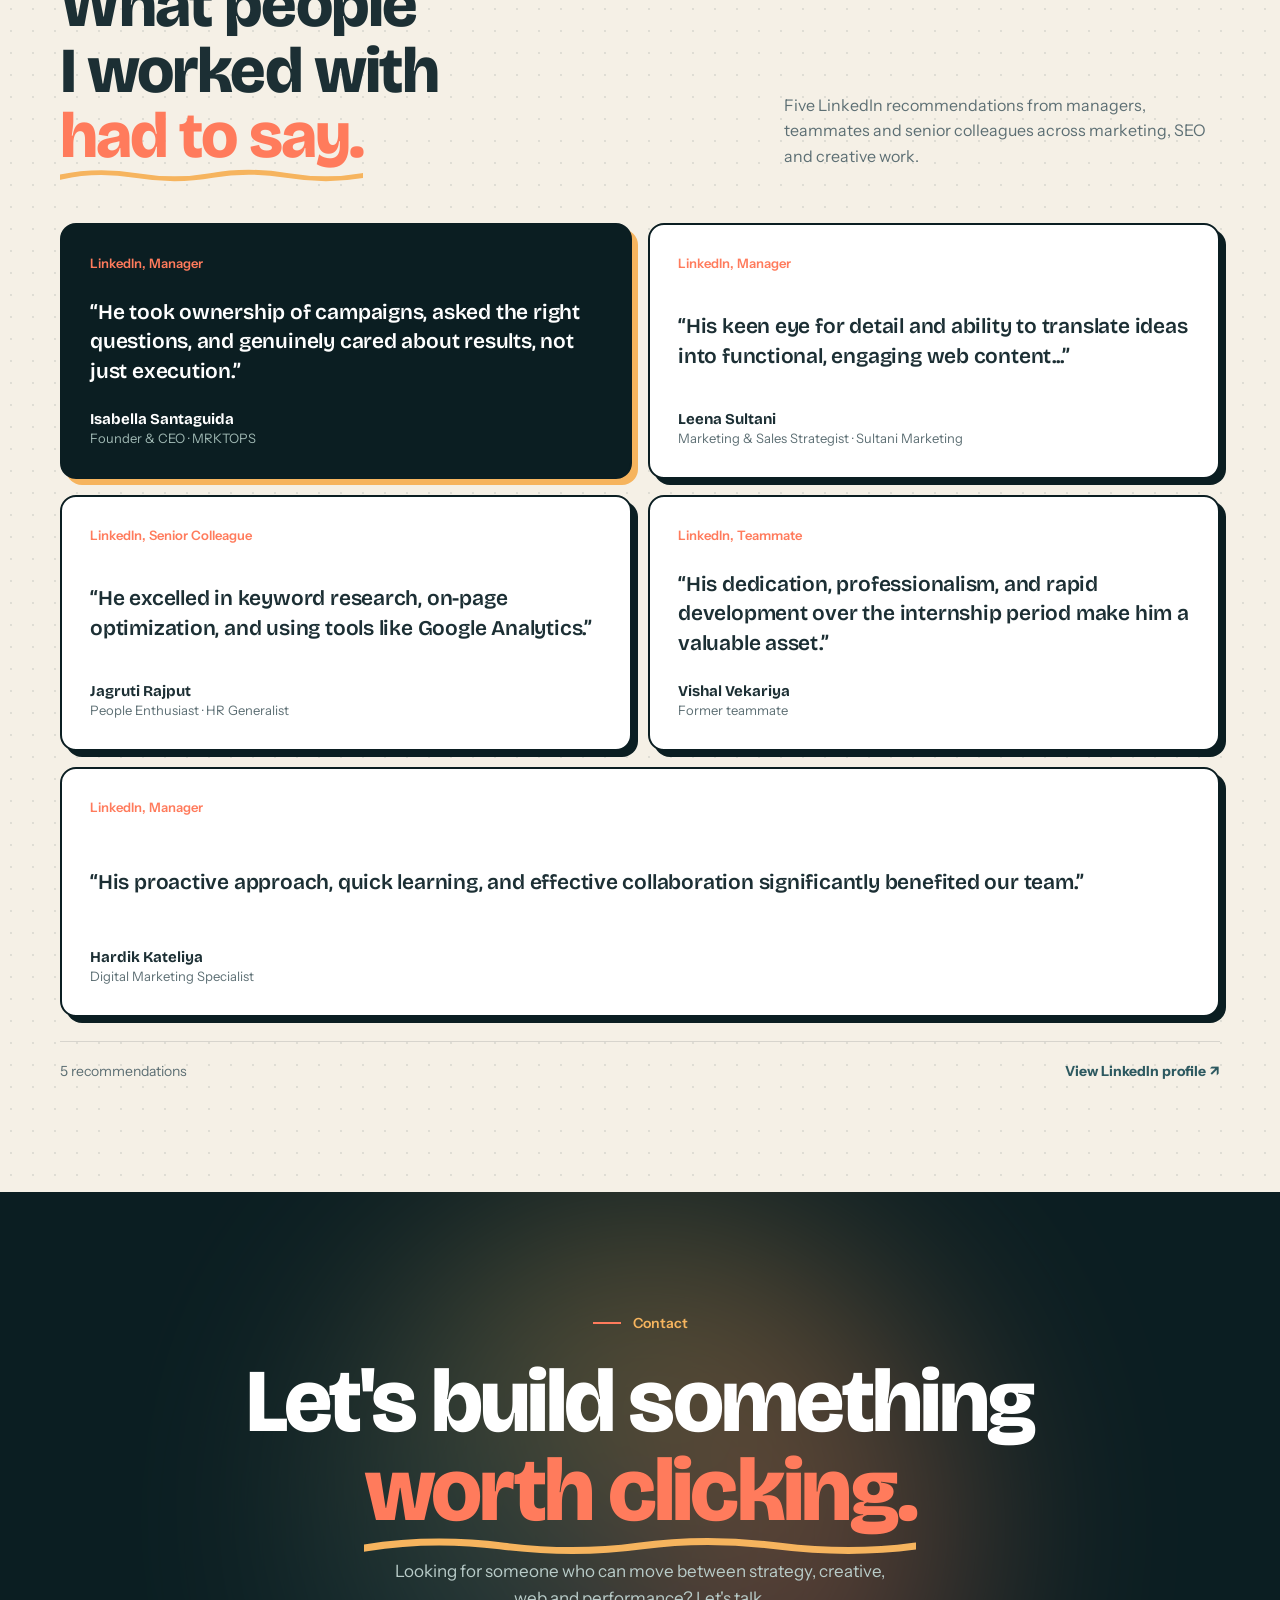
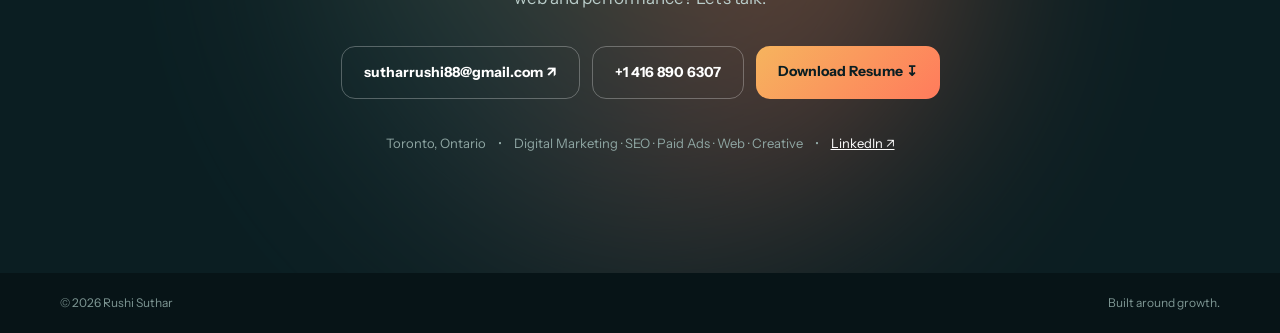
==== commit 41b22597: "updates in website" ====
--- a/index.html
+++ b/index.html
@@ -5,18 +5,36 @@
 <meta name="viewport" content="width=device-width, initial-scale=1.0">
 <meta name="description" content="Rushi Suthar — Digital Marketing, SEO, Paid Media, Web, Graphic Design and Motion portfolio.">
 <meta name="theme-color" content="#0b1e22">
+<link rel="canonical" href="https://YOUR-DOMAIN.com/">
+<meta property="og:type" content="website">
+<meta property="og:site_name" content="Rushi Suthar">
+<meta property="og:title" content="Rushi Suthar — Digital Marketing & Web">
+<meta property="og:description" content="Digital marketing, SEO, paid media, web, graphic design and motion. 78% organic traffic growth, Google and Meta Ads, WordPress and Shopify builds.">
+<meta property="og:url" content="https://YOUR-DOMAIN.com/">
+<meta property="og:image" content="https://YOUR-DOMAIN.com/assets/og/og-home.jpg">
+<meta property="og:image:width" content="1200">
+<meta property="og:image:height" content="630">
+<meta property="og:image:alt" content="Rushi Suthar, digital marketing and web portfolio">
+<meta property="og:locale" content="en_CA">
+<meta name="twitter:card" content="summary_large_image">
+<meta name="twitter:title" content="Rushi Suthar — Digital Marketing & Web">
+<meta name="twitter:description" content="Digital marketing, SEO, paid media, web, graphic design and motion. 78% organic traffic growth, Google and Meta Ads, WordPress and Shopify builds.">
+<meta name="twitter:image" content="https://YOUR-DOMAIN.com/assets/og/og-home.jpg">
+<script>(function(){try{var t=localStorage.getItem('theme');if(t!=='dark'&&t!=='light')t=matchMedia('(prefers-color-scheme: dark)').matches?'dark':'light';document.documentElement.dataset.theme=t}catch(e){}})()</script>
 <title>Rushi Suthar — Digital Marketing & Web</title>
 <link rel="preconnect" href="https://fonts.googleapis.com">
 <link rel="preconnect" href="https://fonts.gstatic.com" crossorigin>
-<link href="https://fonts.googleapis.com/css2?family=Bricolage+Grotesque:opsz,wght@12..96,500;600;700;800&family=Instrument+Sans:wght@400;500;600;700&display=swap" rel="stylesheet">
+<link rel="preload" as="style" href="https://fonts.googleapis.com/css2?family=Bricolage+Grotesque:opsz,wght@12..96,500;600;700;800&family=Instrument+Sans:wght@400;500;600;700&display=swap" onload="this.rel='stylesheet'">
+<noscript><link rel="stylesheet" href="https://fonts.googleapis.com/css2?family=Bricolage+Grotesque:opsz,wght@12..96,500;600;700;800&family=Instrument+Sans:wght@400;500;600;700&display=swap"></noscript>
 <link rel="stylesheet" href="style.css">
+<script type="application/ld+json">{"@context":"https://schema.org","@type":"Person","name":"Rushi Suthar","jobTitle":"Digital Marketing and Web Professional","url":"https://YOUR-DOMAIN.com/","image":"https://YOUR-DOMAIN.com/assets/og/og-home.jpg","address":{"@type":"PostalAddress","addressLocality":"Toronto","addressRegion":"ON","addressCountry":"CA"},"sameAs":["https://www.linkedin.com/in/rushi-suthar/"]}</script>
 </head>
 <body>
+<a class="skip" href="#main">Skip to content</a>
 <header class="nav-wrap">
   <nav class="nav container">
     <a class="logo" href="#home"><span>RS</span> Rushi Suthar</a>
-    <button class="menu" aria-label="Menu" aria-expanded="false">☰</button>
-    <div class="links">
+    <div class="links" id="site-links">
       <a href="#experience">Experience</a>
       <a href="#case-studies">Case Studies</a>
       <a href="design.html">Creativeness</a>
@@ -26,10 +44,14 @@
       <a href="#recommendations">Recommendations</a>
       <a href="#contact" class="nav-btn">Let's talk ↗</a>
     </div>
+    <div class="nav-tools">
+      <button class="theme" type="button" aria-label="Switch to dark theme" aria-pressed="false"><svg class="i-sun" viewBox="0 0 24 24" aria-hidden="true"><circle cx="12" cy="12" r="4.2"/><path d="M12 2.5v2.4M12 19.1v2.4M2.5 12h2.4M19.1 12h2.4M5.3 5.3l1.7 1.7M17 17l1.7 1.7M18.7 5.3L17 7M7 17l-1.7 1.7"/></svg><svg class="i-moon" viewBox="0 0 24 24" aria-hidden="true"><path d="M20.5 14.2A8.5 8.5 0 0 1 9.8 3.5a8.6 8.6 0 1 0 10.7 10.7z"/></svg></button>
+      <button class="menu" aria-label="Menu" aria-expanded="false" aria-controls="site-links">☰</button>
+    </div>
   </nav>
 </header>
 
-<main id="home">
+<main id="main"><span id="home"></span>
 <section class="hero-wrap"><div class="hero container">
   <div class="hero-copy">
     <div class="eyebrow"><span></span>Digital marketing, SEO, web and creative</div>
@@ -71,6 +93,17 @@
   <span>SEARCH STRATEGY</span>✦<span>PAID MEDIA</span>✦<span>CONTENT CREATION</span>✦<span>SEO</span>✦<span>WORDPRESS & SHOPIFY</span>✦<span>ANALYTICS</span>✦<span>GRAPHIC DESIGN</span>✦<span>MOTION</span>✦<span>BRANDING</span>✦
   <span>SEARCH STRATEGY</span>✦<span>PAID MEDIA</span>✦<span>CONTENT OPTIMIZATION</span>✦<span>LOCAL SEO</span>✦
 </div></div>
+
+<section id="about" class="section container about" hidden>
+  <figure class="about-photo"><img src="assets/headshot.jpg" alt="Portrait of Rushi Suthar" width="480" height="600" loading="lazy" decoding="async"></figure>
+  <div class="about-copy">
+    <div class="label">About</div>
+    <h2>Hi, I’m Rushi.</h2>
+    <p>I’m a digital marketing and web professional based in Toronto. I run Google and Meta ad campaigns, improve local and on-page SEO, build WordPress and Shopify sites, and design the creative that goes with them.</p>
+    <div class="about-facts"><span>Toronto, Ontario</span><span>Open to work</span><span>Marketing, web and design</span></div>
+    <div class="actions"><a href="Rushi-Suthar-Resume.pdf" download class="btn primary">Download resume ↧</a><a href="https://www.linkedin.com/in/rushi-suthar/" target="_blank" rel="noopener" class="btn light">LinkedIn ↗</a></div>
+  </div>
+</section>
 
 <section id="services" class="section container">
   <div class="label">What I can do for you</div>
@@ -317,10 +350,10 @@
     <p>Before I ran campaigns, I designed them: event posters, animated posts and web prototypes for a student tech community.</p>
   </div>
   <div class="teaser">
-    <a href="design.html#posters" style="--r:-6;--y:14"><img src="assets/posters/hacktober-oct8.webp" alt="Hacktober Fest 2024 poster" loading="lazy"></a>
-    <a href="design.html#posters" style="--r:3;--y:-6"><img src="assets/posters/genai.webp" alt="Generative AI talk poster" loading="lazy"></a>
-    <a href="design.html#posters" style="--r:-2;--y:10"><img src="assets/posters/ama-oct7.webp" alt="Ask Me Anything poster" loading="lazy"></a>
-    <a href="design.html#posters" style="--r:5;--y:-2"><img src="assets/posters/guild.webp" alt="GDG Guild poster" loading="lazy"></a>
+    <a href="design.html#posters" style="--r:-6;--y:14"><img src="assets/posters/sm/hacktober-oct25.webp" width="560" height="747" decoding="async" alt="Hacktober Fest 2024 poster" loading="lazy"></a>
+    <a href="design.html#posters" style="--r:3;--y:-6"><img src="assets/posters/sm/genai.webp" width="560" height="700" decoding="async" alt="Generative AI talk poster" loading="lazy"></a>
+    <a href="design.html#posters" style="--r:-2;--y:10"><img src="assets/posters/sm/ama-oct7.webp" width="560" height="792" decoding="async" alt="Ask Me Anything poster" loading="lazy"></a>
+    <a href="design.html#posters" style="--r:5;--y:-2"><img src="assets/posters/sm/guild.webp" width="560" height="792" decoding="async" alt="GDG Guild poster" loading="lazy"></a>
   </div>
   <div class="teaser-cta"><a href="design.html" class="btn primary">See all creative work</a></div>
 </section>
@@ -354,7 +387,7 @@
 
   <div class="cert-grid">
     <article class="cert-card reveal">
-      <img class="cert-img" src="certificates/klaviyo-certificate.jpg" alt="Klaviyo Practitioner certificate">
+      <img class="cert-img" loading="lazy" decoding="async" src="certificates/klaviyo-certificate.jpg" alt="Klaviyo Practitioner certificate">
       <div class="cert-info">
         <span class="cert-issuer">Klaviyo Academy</span>
         <h3>Klaviyo Practitioner</h3>
@@ -363,7 +396,7 @@
       </div>
     </article>
     <article class="cert-card reveal">
-      <img class="cert-img" src="certificates/google-ads-display-badge.png" alt="Google Ads Display Certified badge" style="object-fit:contain;padding:6px">
+      <img class="cert-img" loading="lazy" decoding="async" src="certificates/google-ads-display-badge.png" alt="Google Ads Display Certified badge" style="object-fit:contain;padding:6px">
       <div class="cert-info">
         <span class="cert-issuer">Google</span>
         <h3>Google Ads Display Certification</h3>
@@ -372,7 +405,7 @@
       </div>
     </article>
     <article class="cert-card reveal">
-      <img class="cert-img" src="certificates/gmb-certificate.jpg" alt="Google My Business certificate">
+      <img class="cert-img" loading="lazy" decoding="async" src="certificates/gmb-certificate.jpg" alt="Google My Business certificate">
       <div class="cert-info">
         <span class="cert-issuer">Google (Skillshop)</span>
         <h3>Google My Business</h3>
@@ -480,6 +513,6 @@
 </main>
 
 <footer><div class="container"><span>© 2026 Rushi Suthar</span><span>Built around growth.</span></div></footer>
-<script src="script.js"></script>
+<script src="script.js" defer></script>
 </body>
 </html>
--- a/style.css
+++ b/style.css
@@ -631,3 +631,160 @@
 @media(max-height:500px) and (orientation:landscape){
   .hero{min-height:0;padding:40px 0 70px}
 }
+
+
+/* =====================================================================
+   v2 ADDITIONS (keep at the end of the file)
+   1 theme tokens   2 nav + a11y   3 about / headshot
+   4 flavour-reactive Retro section   5 performance + mobile fixes
+   ===================================================================== */
+
+/* ---------- 1. Theme tokens: light (default) and dark ---------- */
+:root{--bg:#f5f0e6;--card:#fff;--soft:#efe8da;--soft2:#e9e3d6;--hair:rgba(28,47,52,.14);--edge:#0b1e22;--edge-sh:#0b1e22;--dots:rgba(28,47,52,.1);color-scheme:light}
+:root[data-theme=dark]{--bg:#081417;--card:#102529;--soft:#163036;--soft2:#1a363c;--text:#e6efed;--muted:#9fb6b3;--teal:#7cc3cb;--hair:rgba(255,255,255,.13);--edge:rgba(255,255,255,.24);--edge-sh:#2d5960;--dots:rgba(255,255,255,.06);color-scheme:dark}
+
+body{background-color:var(--bg);background-image:radial-gradient(var(--dots) 1px,transparent 1px)}
+.experience-card,.cert-card,.recommendation,.study,.frame{background:var(--card)}
+.experience-card,.cert-card,.recommendation,.study{border-color:var(--edge);box-shadow:6px 6px 0 var(--edge-sh)}
+.experience-card:hover,.cert-card:hover,.recommendation:hover,.study:hover{box-shadow:9px 9px 0 var(--coral)}
+.recommendation.featured{background:var(--ink);border-color:var(--ink);box-shadow:6px 6px 0 var(--amber)}
+.recommendation.featured:hover{box-shadow:9px 9px 0 var(--coral)}
+.exp-tags i,.cert-meta i{border-color:var(--edge);background:var(--card);color:var(--text)}
+.experience-list::before{background:var(--hair)}
+.experience-card::before{background:var(--bg)}
+.exp-date i{background:var(--hair)}
+.study-head,.recommendation-foot,.deck,.camp{border-color:var(--hair)}
+.study-result{background:var(--soft);border-color:var(--edge)}
+.cert-img{background:var(--soft)}
+.svc{border-top-color:var(--edge)}.svc a{border-bottom-color:var(--edge)}
+.svc a:hover{color:var(--ink)}
+.tab{border-color:var(--hair)}.tab:hover{background:var(--soft)}
+.why{background:var(--soft)}
+.shot,.dots{background:var(--soft2)}
+.deck .btn{border-color:var(--hair)}.deck .btn:hover{background:var(--soft)}
+@media(max-width:560px){.study{box-shadow:4px 4px 0 var(--edge-sh)}.study:hover{box-shadow:6px 6px 0 var(--coral)}}
+:root[data-theme=dark] .tab[aria-pressed=true]{background:var(--amber);border-color:var(--amber);color:var(--ink)}
+:root[data-theme=dark] .recommendation.featured{border-color:var(--amber)}
+:root[data-theme=dark] .impact-section{background:linear-gradient(160deg,#2d5960,#17383d)}
+:root[data-theme=dark] .experience-card:hover,:root[data-theme=dark] .cert-card:hover,:root[data-theme=dark] .recommendation:hover,:root[data-theme=dark] .study:hover{box-shadow:9px 9px 0 var(--coral)}
+::selection{background:var(--amber);color:var(--ink)}
+
+/* ---------- 2. Nav tools, skip link, scroll offsets ---------- */
+.nav-tools{display:flex;align-items:center;gap:6px;margin-left:18px}
+.theme{width:40px;height:40px;display:grid;place-items:center;border-radius:50%;border:1px solid rgba(255,255,255,.25);background:transparent;color:#fff;transition:background .25s,color .25s,border-color .25s}
+.theme:hover{background:var(--amber);color:var(--ink);border-color:var(--amber)}
+.theme svg{width:19px;height:19px;fill:none;stroke:currentColor;stroke-width:2;stroke-linecap:round;stroke-linejoin:round}
+.theme .i-sun{display:none}
+:root[data-theme=dark] .theme .i-sun{display:block}
+:root[data-theme=dark] .theme .i-moon{display:none}
+.menu{width:40px;height:40px;line-height:1}
+.links a[aria-current=true]:not(.nav-btn){color:#fff;box-shadow:0 2px 0 var(--amber)}
+@media(max-width:1100px){.nav-tools{margin-left:0}.links a[aria-current=true]:not(.nav-btn){box-shadow:none;color:var(--amber)}}
+.skip{position:fixed;left:12px;top:-64px;z-index:200;background:var(--amber);color:var(--ink);padding:10px 16px;border-radius:10px;font-weight:700;font-size:14px;text-decoration:none;transition:top .2s}
+.skip:focus{top:12px}
+section[id],#contact{scroll-margin-top:84px}
+:focus-visible{outline:2px solid var(--coral);outline-offset:3px}
+.toolkit :focus-visible,.contact :focus-visible,.hero-wrap :focus-visible,.nav-wrap :focus-visible,.dark :focus-visible{outline-color:var(--amber)}
+html.lb-open{overflow:hidden}
+
+/* ---------- 3. About + headshot (visible once assets/headshot.jpg exists) ---------- */
+.about{display:grid;grid-template-columns:.75fr 1.25fr;gap:70px;align-items:center}
+.about[hidden]{display:none}
+.about-photo{width:100%;max-width:400px;justify-self:center}
+.about-photo img{display:block;width:100%;height:auto;aspect-ratio:4/5;object-fit:cover;border:2px solid var(--edge);border-radius:16px;box-shadow:10px 10px 0 var(--coral);background:var(--soft2)}
+.about-copy{min-width:0}
+.about-copy h2{font:800 clamp(38px,5vw,64px)/1.03 var(--d);letter-spacing:-.03em;margin:22px 0 18px}
+.about-copy>p{max-width:52ch;color:var(--muted);font-size:17px}
+.about-facts{display:flex;flex-wrap:wrap;gap:8px;margin-top:22px}
+.about-facts span{font-size:13px;font-weight:600;padding:6px 13px;border:1.5px solid var(--edge);border-radius:20px}
+.about .actions{margin:28px 0 0}
+.about .light{color:var(--text);border-color:var(--hair)}.about .light:hover{background:var(--soft)}
+.sticker.has-photo b{display:none}
+.sticker img{position:absolute;left:23%;top:23%;width:54%;height:54%;max-width:none;border-radius:50%;object-fit:cover}
+@media(max-width:900px){.about{grid-template-columns:1fr;gap:34px}.about-photo{max-width:300px;justify-self:start}}
+@media(max-width:560px){.about-photo{max-width:240px}.about .actions .btn{width:100%;justify-content:center}}
+
+/* ---------- 4. Flavour-reactive Retro section ---------- */
+.retro{position:relative;isolation:isolate;--gx:70%;--gy:45%}
+.retro-glow{position:absolute;z-index:-1;top:0;bottom:0;left:50%;width:100vw;transform:translateX(-50%);pointer-events:none;-webkit-mask-image:linear-gradient(transparent,#000 18%,#000 82%,transparent);mask-image:linear-gradient(transparent,#000 18%,#000 82%,transparent)}
+.retro-glow i{position:absolute;inset:0;opacity:0;transition:opacity .6s ease;background:radial-gradient(44% 64% at var(--gx) var(--gy),rgba(var(--c),.46),transparent 72%),linear-gradient(rgba(var(--c),.14),rgba(var(--c),.14))}
+:root[data-theme=dark] .retro-glow i{background:radial-gradient(44% 64% at var(--gx) var(--gy),rgba(var(--c),.5),transparent 72%),linear-gradient(rgba(var(--c),.18),rgba(var(--c),.18))}
+.flavors{display:flex;flex-wrap:wrap;gap:8px;margin-top:22px}
+.chip{display:inline-flex;align-items:center;gap:8px;font:600 13px 'Instrument Sans',sans-serif;padding:8px 14px;border-radius:999px;border:1.5px solid var(--hair);background:transparent;color:var(--text);transition:background .3s,border-color .3s}
+.chip i{width:10px;height:10px;border-radius:50%;background:rgb(var(--c))}
+.chip:hover{background:rgba(var(--c),.12)}
+.stage{position:relative;height:280px;margin-top:26px;--px:0;--py:0;max-width:380px}
+.stage img{position:absolute;display:block;pointer-events:none;user-select:none;-webkit-user-drag:none}
+.stage .splash{left:50%;bottom:3%;width:96%;height:auto;transform:translateX(-50%);opacity:.9}
+.stage .bt{left:50%;bottom:0;height:86%;width:auto;--ox:0%;--rot:0deg;--s:.94;--oy:0px;--k:7;transform-origin:50% 100%;transform:translate(calc(-50% + var(--ox) + var(--px)*var(--k)*1px),calc(var(--oy) + var(--py)*var(--k)*.5px)) rotate(var(--rot)) scale(var(--s));transition:transform .6s cubic-bezier(.2,.8,.2,1),opacity .5s;filter:drop-shadow(0 22px 22px rgba(0,0,0,.28))}
+.stage .bt[data-f=strawberry]{--ox:-64%;--rot:-8deg}
+.stage .bt[data-f=mango]{z-index:2}
+.stage .bt[data-f=blueberry]{--ox:64%;--rot:8deg}
+.stage .fr{opacity:0;--k:15;transform:translate(calc(var(--px)*var(--k)*1px),calc(var(--py)*var(--k)*.7px)) scale(.8);transition:transform .6s cubic-bezier(.2,.8,.2,1),opacity .5s;z-index:3;filter:drop-shadow(0 12px 14px rgba(0,0,0,.25))}
+.stage .fr[data-f=strawberry]{right:0;top:0;width:24%}
+.stage .fr[data-f=mango]{right:2%;top:4%;width:19%}
+.stage .fr[data-f=blueberry]{right:0;top:10%;width:30%}
+.retro .shot{transition:transform .35s cubic-bezier(.2,.8,.2,1),box-shadow .35s,opacity .35s}
+.retro [data-f=strawberry]{--c:255,93,122}
+.retro[data-active=strawberry] .retro-glow i[data-f=strawberry]{opacity:1}
+.retro[data-active=strawberry] .chip[data-f=strawberry]{border-color:rgb(255,93,122);background:rgba(255,93,122,.16)}
+.retro[data-active=strawberry] .shot[data-f=strawberry]{transform:translateY(-8px) scale(1.03);box-shadow:0 0 0 3px rgba(255,93,122,.95),0 30px 80px -10px rgba(255,93,122,.7)}
+.retro[data-active=strawberry] .shot[data-f]:not([data-f=strawberry]){opacity:.7;transform:scale(.97)}
+.retro[data-active=strawberry] .stage .bt[data-f=strawberry]{--s:1.14;--oy:-10px;--rot:0deg}
+.retro[data-active=strawberry] .stage .bt:not([data-f=strawberry]){opacity:.38;--s:.84}
+.retro[data-active=strawberry] .stage .fr[data-f=strawberry]{opacity:1;transform:translate(calc(var(--px)*var(--k)*1px),calc(var(--py)*var(--k)*.7px)) scale(1)}
+.retro [data-f=mango]{--c:255,140,26}
+.retro[data-active=mango] .retro-glow i[data-f=mango]{opacity:1}
+.retro[data-active=mango] .chip[data-f=mango]{border-color:rgb(255,140,26);background:rgba(255,140,26,.16)}
+.retro[data-active=mango] .shot[data-f=mango]{transform:translateY(-8px) scale(1.03);box-shadow:0 0 0 3px rgba(255,140,26,.95),0 30px 80px -10px rgba(255,140,26,.7)}
+.retro[data-active=mango] .shot[data-f]:not([data-f=mango]){opacity:.7;transform:scale(.97)}
+.retro[data-active=mango] .stage .bt[data-f=mango]{--s:1.14;--oy:-10px;--rot:0deg}
+.retro[data-active=mango] .stage .bt:not([data-f=mango]){opacity:.38;--s:.84}
+.retro[data-active=mango] .stage .fr[data-f=mango]{opacity:1;transform:translate(calc(var(--px)*var(--k)*1px),calc(var(--py)*var(--k)*.7px)) scale(1)}
+.retro [data-f=blueberry]{--c:124,77,255}
+.retro[data-active=blueberry] .retro-glow i[data-f=blueberry]{opacity:1}
+.retro[data-active=blueberry] .chip[data-f=blueberry]{border-color:rgb(124,77,255);background:rgba(124,77,255,.16)}
+.retro[data-active=blueberry] .shot[data-f=blueberry]{transform:translateY(-8px) scale(1.03);box-shadow:0 0 0 3px rgba(124,77,255,.95),0 30px 80px -10px rgba(124,77,255,.7)}
+.retro[data-active=blueberry] .shot[data-f]:not([data-f=blueberry]){opacity:.7;transform:scale(.97)}
+.retro[data-active=blueberry] .stage .bt[data-f=blueberry]{--s:1.14;--oy:-10px;--rot:0deg}
+.retro[data-active=blueberry] .stage .bt:not([data-f=blueberry]){opacity:.38;--s:.84}
+.retro[data-active=blueberry] .stage .fr[data-f=blueberry]{opacity:1;transform:translate(calc(var(--px)*var(--k)*1px),calc(var(--py)*var(--k)*.7px)) scale(1)}
+@media(max-width:900px){.stage{height:250px;margin-inline:auto}.stage .fr[data-f=blueberry]{width:26%}.retro .flavors{justify-content:flex-start}}
+@media(max-height:760px) and (min-width:901px){.stage{display:none}}
+.retro .shot:hover{transform:translateY(-4px)}
+
+/* ---------- 5. Performance + mobile fixes ---------- */
+/* Heavy full-screen effects off on phones and touch devices */
+@media(max-width:900px),(pointer:coarse){
+  body::after{display:none}
+  .contact::before{animation:none;width:420px;height:420px;margin:-210px;filter:blur(70px)}
+}
+/* IKEA screenshots differ by a few pixels in height: reserve one size so tabs do not jump */
+.frame .shot img{aspect-ratio:1600/730;object-fit:cover;height:auto}
+/* Videos never exceed their column */
+.reel video,.protos video{height:auto;max-width:100%}
+/* Phones */
+@media(max-width:560px){
+  .nav{height:64px}.links{top:64px}
+  .logo{font-size:16px}
+  .lb{padding:12px}
+  .lb img{max-width:94vw}
+  .flavors .chip{flex:1 1 auto;justify-content:center}
+  .teaser-cta .btn{width:100%;justify-content:center}
+  .ik-tabs{gap:6px}.tab{padding:8px 13px}
+  footer .container{text-align:center;align-items:center}
+}
+/* Tap targets */
+@media(pointer:coarse){.btn,.chip,.tab,.contact-actions a{min-height:44px;align-items:center}}
+
+/* ---------- Fix: images keep their natural ratio (width/height attributes only reserve space) ---------- */
+img{height:auto}
+.fan img{height:auto}
+.stage .fr,.stage .splash{height:auto}
+.stage .bt{height:86%}
+.cert-img{height:128px}
+@media(max-width:560px){.cert-img{height:auto}}
+
+/* Headshot framing: keep the face in view when cropped */
+.about-photo img{object-position:50% 22%}
+.sticker img{object-position:50% 25%}
